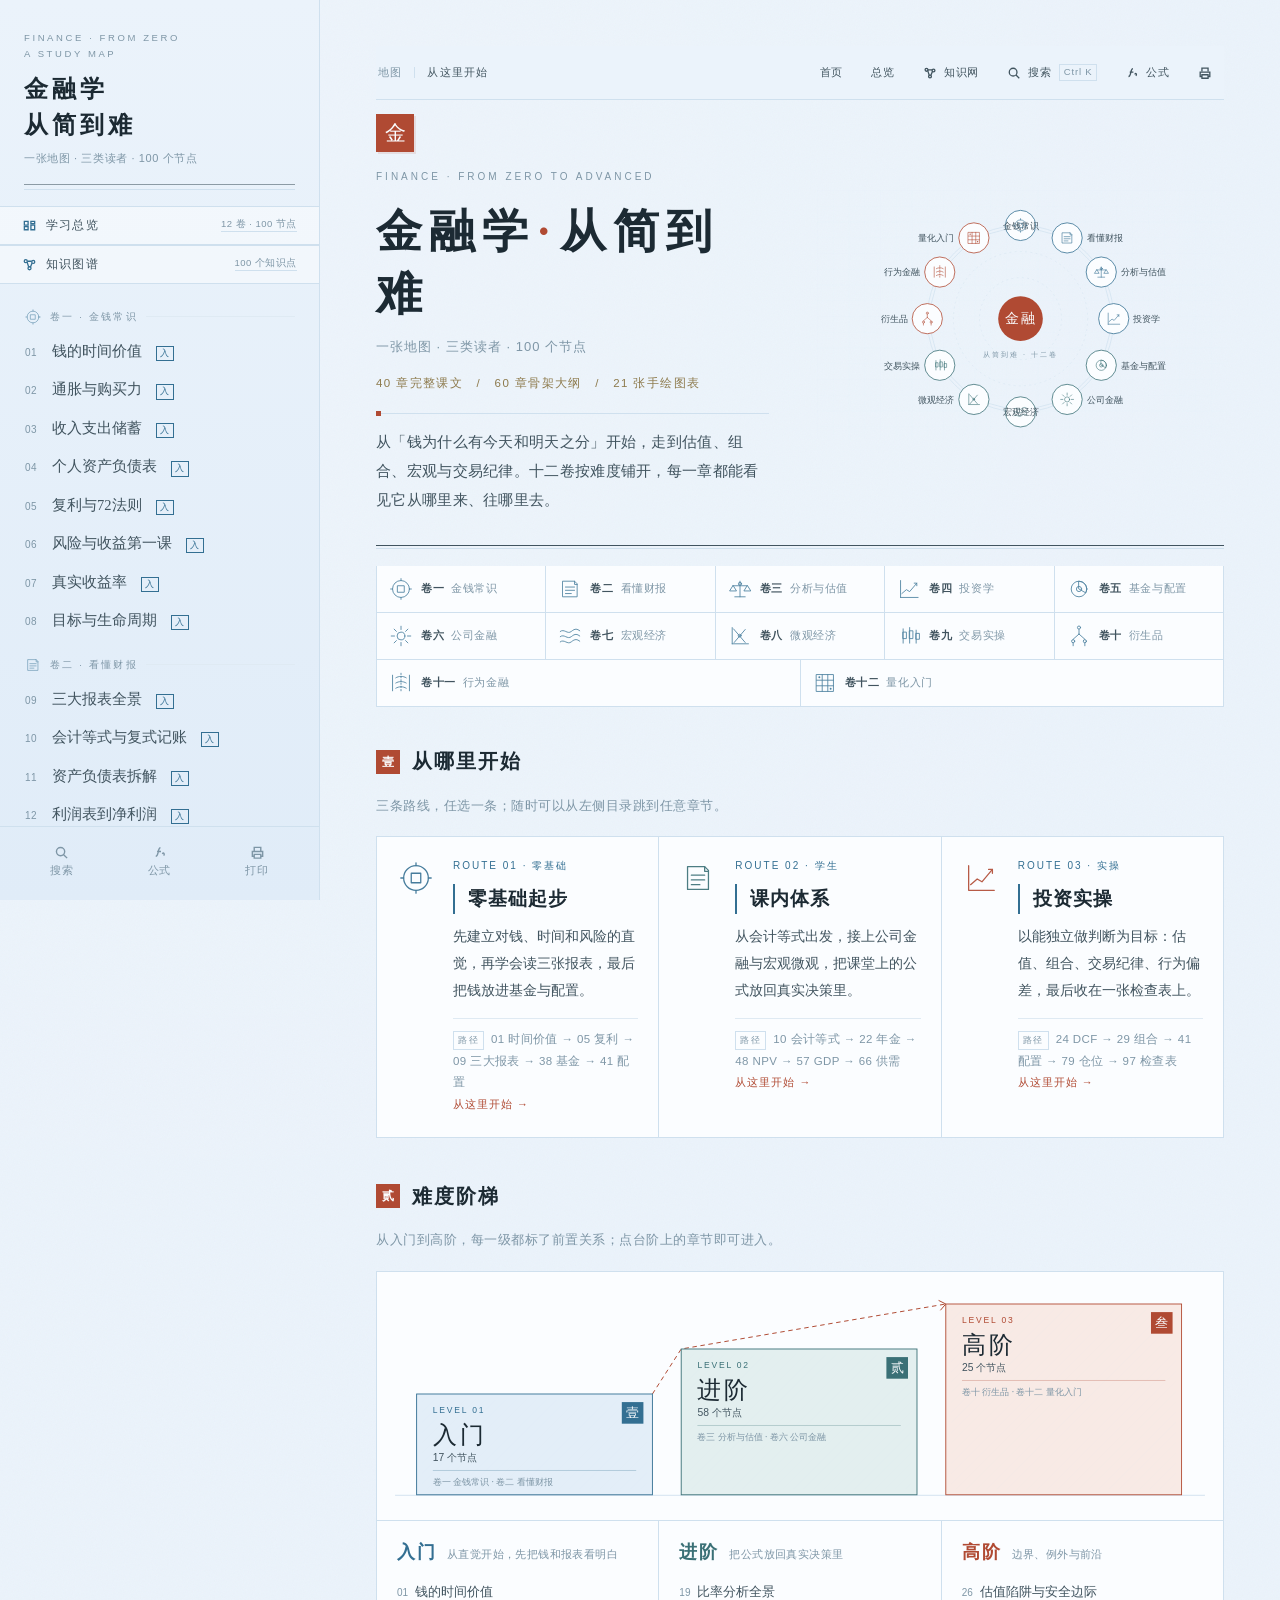
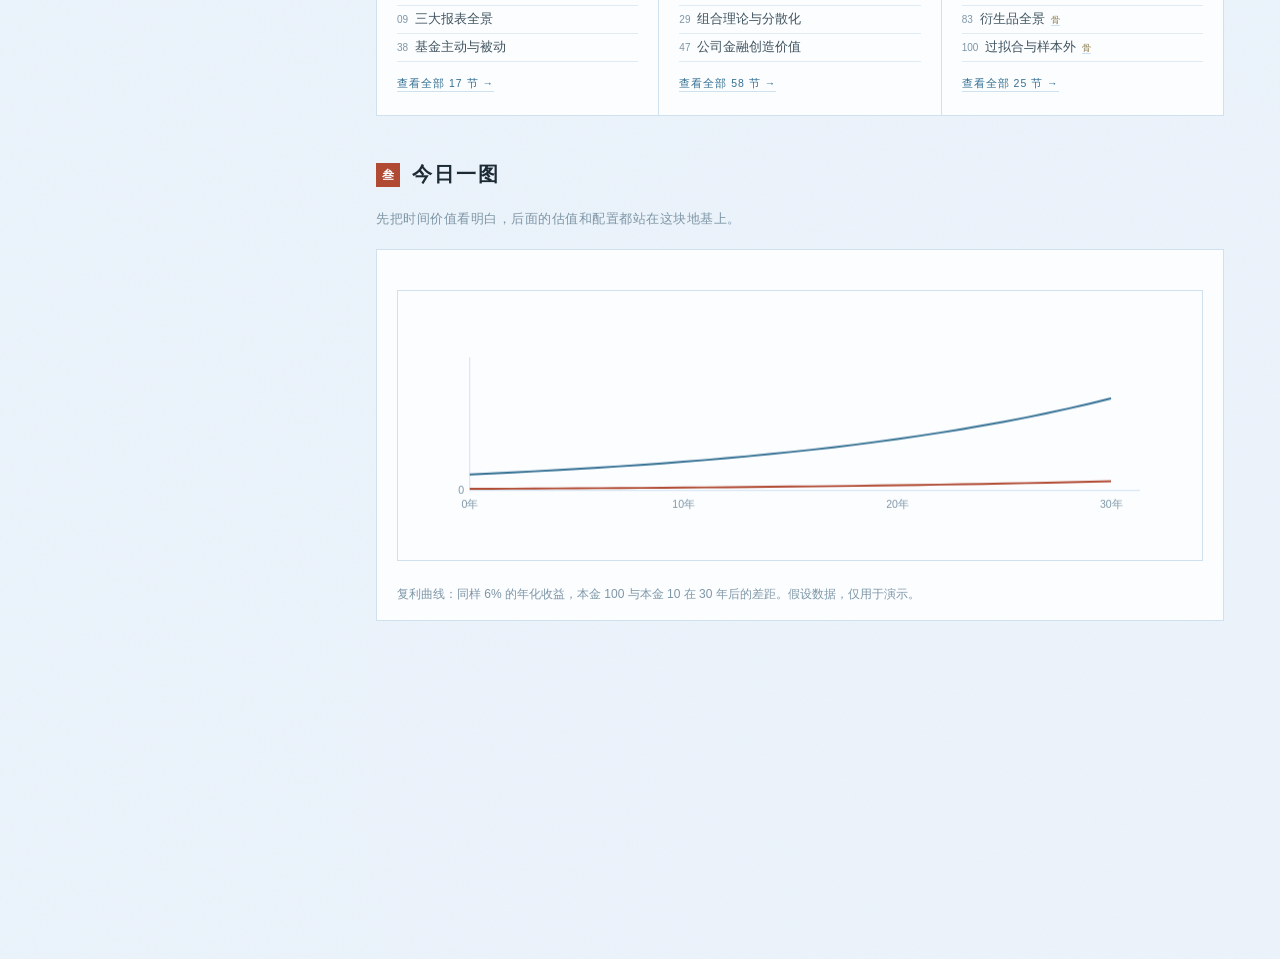
==== offline-master.html @ 2760b492 "feat: 金融学·从简到难 学习站（12卷/100节点/40章课文/21图表）" ====
<!DOCTYPE html>
<html lang="zh-CN">
<head>
<meta charset="UTF-8">
<meta name="viewport" content="width=device-width, initial-scale=1.0">
<meta name="description" content="金融学·从简到难：一张地图，三类读者，100 个节点。零基础、经管学生、投资实操者都能找到自己的路径。">
<title>金融学·从简到难｜学习地图</title>
<link rel="icon" href="data:image/svg+xml,%3Csvg xmlns='http://www.w3.org/2000/svg' viewBox='0 0 64 64'%3E%3Crect width='64' height='64' fill='%23b04a33'/%3E%3Ctext x='32' y='46' font-size='40' text-anchor='middle' fill='%23fbfdff' font-family='serif'%3E%E9%87%91%3C/text%3E%3C/svg%3E">
<style>

/* ============================================================
   淡蓝纸本 · 墨蓝 · 朱印
   ============================================================ */
:root{
  --paper:#ebf3fb;
  --paper-2:#e3eef9;
  --sheet:#fbfdff;
  --ink:#1c2a33;
  --ink2:#41545f;
  --muted:#7e96a6;

  --rule:#cfe0ee;
  --rule-2:#dfeaf3;

  /* 会计：墨蓝 */
  --green:#336f92;
  --green-l:#5a97b8;
  --green-bg:#e3eef8;

  /* 财管：墨绿 */
  --purple:#3a7076;
  --purple-bg:#e3efef;

  /* 朱印 */
  --red:#b04a33;
  --red-bg:#f8eae5;

  --gold:#8d7a4c;
  --gold-bg:#f5f0e4;

  --blue:#336f92;
  --blue-bg:#e3eef8;

  --serif:"Source Han Serif SC","Noto Serif SC","Songti SC","STSong","SimSun",Georgia,serif;
  --sans:"Optima","PingFang SC","Microsoft YaHei","Helvetica Neue",Arial,sans-serif;
  --mono:"Cascadia Mono","Consolas","SFMono-Regular",monospace;
}
*{box-sizing:border-box;margin:0;padding:0;}
html{scroll-behavior:smooth;-webkit-text-size-adjust:100%;}
body{
  font-family:var(--serif);
  background:var(--paper);
  background-image:radial-gradient(circle at 18% 8%,rgba(255,255,255,.12),transparent 46%),
                   radial-gradient(circle at 82% 92%,rgba(255,255,255,.05),transparent 50%);
  color:var(--ink);
  line-height:1.95;
  font-size:16px;
  -webkit-font-smoothing:antialiased;
  text-rendering:optimizeLegibility;
}
::selection{background:rgba(176,74,51,.15);}
a{color:inherit;text-decoration:none;}
button{font-family:inherit;color:inherit;background:none;border:none;cursor:pointer;}
img,canvas{max-width:100%;}
:focus-visible{outline:2px solid var(--red);outline-offset:3px;}

/* ---------- 布局 ---------- */
.layout{display:flex;max-width:1560px;margin:0 auto;min-height:100vh;}
.layout > .sidebar{width:300px;flex:0 0 300px;}
.layout > .main{flex:1 1 auto;min-width:0;}
@supports (display:grid){.layout{display:grid;grid-template-columns:300px minmax(0,1fr);}}

/* ---------- 侧栏 ---------- */
.sidebar{
  position:sticky;top:0;height:100vh;
  background:linear-gradient(180deg,var(--paper) 0%,#e0ecf8 100%);
  border-right:1px solid var(--rule);
  display:flex;flex-direction:column;
  z-index:60;
}
.sb-head{padding:30px 24px 16px;}
.sb-head .school{
  font-family:var(--sans);font-size:9.5px;letter-spacing:2.6px;color:var(--muted);
  text-transform:uppercase;line-height:1.7;
}
.sb-head h1{
  font-size:22px;font-weight:600;letter-spacing:4px;line-height:1.5;margin-top:9px;
}
.sb-head .teacher{
  font-family:var(--sans);font-size:11px;color:var(--muted);margin-top:5px;letter-spacing:.6px;
}
.sb-head .rule{height:1px;background:var(--ink2);opacity:.55;margin:15px 0 4px;}
.sb-head .rule.thin{height:1px;background:var(--rule);opacity:1;margin:3px 0 0;}

.sb-nav{flex:1;overflow-y:auto;padding:8px 0 18px;scrollbar-width:thin;scrollbar-color:var(--rule) transparent;}
.sb-nav::-webkit-scrollbar{width:5px;}
.sb-nav::-webkit-scrollbar-thumb{background:var(--rule);}
.nav-group{
  font-family:var(--sans);font-size:9.5px;letter-spacing:2.2px;color:var(--muted);
  padding:16px 24px 6px;display:flex;align-items:center;gap:8px;text-transform:uppercase;
}
.nav-group::after{content:'';flex:1;height:1px;background:var(--rule-2);}
.nav-item{
  display:flex;align-items:baseline;gap:10px;
  padding:7px 24px 7px 23px;font-size:13.5px;line-height:1.55;
  color:var(--ink2);border-left:2px solid transparent;cursor:pointer;
  transition:color .15s,background .15s,border-color .15s;
}
.nav-item:hover{background:rgba(251,253,255,.78);color:var(--ink);}
.nav-item .n{
  font-family:var(--sans);font-size:10px;color:var(--muted);letter-spacing:.5px;
  font-variant-numeric:tabular-nums;min-width:17px;flex-shrink:0;
}
.nav-item.active{background:rgba(251,253,255,.96);border-left-color:var(--red);color:var(--ink);font-weight:600;}
.nav-item.active .n{color:var(--red);}

.sb-foot{border-top:1px solid var(--rule);padding:10px 14px 14px;display:grid;grid-template-columns:repeat(3,1fr);gap:2px;}
.sb-foot button{
  font-family:var(--sans);font-size:10.5px;letter-spacing:.8px;color:var(--muted);
  padding:8px 2px;display:flex;flex-direction:column;align-items:center;gap:4px;
  transition:color .15s;
}
.sb-foot button:hover{color:var(--ink);}
.sb-foot svg{width:15px;height:15px;stroke:currentColor;fill:none;stroke-width:1.5;}

/* ---------- 顶栏 ---------- */
.topbar{
  position:sticky;top:0;z-index:40;
  display:flex;align-items:center;justify-content:space-between;gap:16px;
  padding:0 0 0 2px;height:54px;
  background:rgba(235,243,251,.9);
  backdrop-filter:saturate(1.4) blur(8px);
  -webkit-backdrop-filter:saturate(1.4) blur(8px);
  border-bottom:1px solid var(--rule);
}
.crumb{display:flex;align-items:center;gap:12px;font-family:var(--sans);font-size:11px;color:var(--muted);letter-spacing:1.2px;min-width:0;}
.crumb b{color:var(--ink2);font-weight:500;letter-spacing:.6px;white-space:nowrap;}
.crumb .div{width:1px;height:11px;background:var(--rule);}
.crumb .now{white-space:nowrap;overflow:hidden;text-overflow:ellipsis;color:var(--ink2);}
.tools{display:flex;align-items:center;gap:4px;flex-shrink:0;}
.tbtn{
  display:flex;align-items:center;gap:7px;padding:7px 11px;
  font-family:var(--sans);font-size:11px;letter-spacing:.8px;color:var(--ink2);
  border:1px solid transparent;transition:all .15s;
}
.tbtn:hover{border-color:var(--rule);background:var(--sheet);}
.tbtn svg{width:14px;height:14px;stroke:currentColor;fill:none;stroke-width:1.5;}
.tbtn kbd{font-family:var(--sans);font-size:9.5px;color:var(--muted);border:1px solid var(--rule);padding:0 4px;line-height:1.5;}
#menuBtn{display:none;}

/* 阅读进度 */
.readbar{position:fixed;top:0;left:0;height:2px;width:0;background:var(--red);z-index:100;transition:width .1s linear;}

/* ---------- 正文 ---------- */
.main{max-width:940px;margin:0 auto;padding:42px 58px 130px;width:100%;}
.chapter{display:none;}
.chapter.active{display:block;animation:fadeUp .45s cubic-bezier(.4,0,.2,1);}
@keyframes fadeUp{from{opacity:0;transform:translateY(8px);}to{opacity:1;transform:none;}}
@media(prefers-reduced-motion:reduce){
  html{scroll-behavior:auto;}
  .chapter.active{animation:none;}
  *{transition:none!important;}
}

/* 章首 */
.chead{display:flex;gap:20px;align-items:flex-start;padding-bottom:24px;margin-bottom:34px;border-bottom:1px solid var(--ink2);position:relative;}
.chead::after{content:'';position:absolute;left:0;right:0;bottom:-4px;height:1px;background:var(--rule);}
.chnum{
  font-size:52px;line-height:.92;font-weight:300;letter-spacing:-1px;
  color:rgba(51,111,146,.18);font-variant-numeric:lining-nums tabular-nums;
  flex-shrink:0;min-width:62px;padding-top:2px;
}
.chead.fin .chnum{color:rgba(58,112,118,.20);}
.chead-body{min-width:0;}
.kicker{
  font-family:var(--sans);font-size:10px;letter-spacing:2.6px;color:var(--green);
  text-transform:uppercase;margin-bottom:8px;
}
.chead.fin .kicker{color:var(--purple);}
.chead h2{font-size:29px;font-weight:600;letter-spacing:1.2px;line-height:1.45;}
.chead .desc{color:var(--muted);font-size:13.5px;margin-top:8px;line-height:1.8;letter-spacing:.3px;}

/* 标题层级 */
h3{
  font-size:19px;font-weight:600;margin:42px 0 14px;padding-left:13px;
  border-left:2px solid var(--green);letter-spacing:.8px;line-height:1.6;
}
h3.fin{border-left-color:var(--purple);}
h4{
  font-size:15.5px;font-weight:600;margin:26px 0 10px;color:var(--green-l);
  letter-spacing:.8px;line-height:1.6;
}
h4.fin{color:var(--purple);}
p{margin:12px 0;text-wrap:pretty;}
ul,ol{margin:12px 0 12px 24px;}
li{margin:6px 0;padding-left:2px;}
li::marker{color:var(--muted);}
strong{font-weight:600;color:var(--ink);}
em{font-style:normal;border-bottom:1px solid var(--rule);}
code{font-family:var(--mono);font-size:.88em;background:var(--paper-2);padding:1px 5px;}
hr{border:none;border-top:1px solid var(--rule);margin:28px 0;}

/* 卡片 */
.card{background:var(--sheet);border:1px solid var(--rule);padding:20px 24px;margin:20px 0;}
.card.soft{background:rgba(251,253,255,.55);border-color:var(--rule-2);}
.card.key{border-left:2px solid var(--green);}
.card.fin{border-left:2px solid var(--purple);}
.card.warn{border-left:2px solid var(--gold);background:var(--gold-bg);border-color:#e3d9c2;}
.card.danger{border-left:2px solid var(--red);background:var(--red-bg);border-color:#f0d8d0;}
.card-t{
  font-family:var(--sans);font-size:11px;font-weight:600;letter-spacing:1.8px;
  color:var(--green);margin-bottom:8px;text-transform:uppercase;
}
.card.warn .card-t{color:var(--gold);}
.card.danger .card-t{color:var(--red);}
.card.fin .card-t{color:var(--purple);}
.card p:last-child,.card ul:last-child,.card ol:last-child,.card table:last-child{margin-bottom:0;}

/* 定义 */
.defn{border-top:1px solid var(--rule);border-bottom:1px solid var(--rule);padding:16px 0 15px;margin:18px 0;position:relative;}
.defn::before{
  content:'定 义';font-family:var(--sans);font-size:9.5px;letter-spacing:2.4px;
  color:var(--red);display:block;margin-bottom:6px;
}
.defn p{margin:4px 0;color:var(--ink);line-height:1.95;}

/* 表格 —— 账簿横线 */
table{width:100%;border-collapse:collapse;margin:20px 0;font-size:14px;background:transparent;}
th,td{padding:9px 12px;text-align:left;vertical-align:top;line-height:1.75;border-bottom:1px solid var(--rule-2);}
thead th{
  border-top:1px solid var(--ink2);border-bottom:1px solid var(--ink2);
  background:transparent;font-weight:600;letter-spacing:.6px;font-size:13px;
}
tbody tr:last-child td{border-bottom:1px solid var(--ink2);}
td.num,th.num{text-align:right;font-variant-numeric:tabular-nums;}
tr:hover td{background:rgba(251,253,255,.78);}
table.compact td,table.compact th{padding:6px 10px;font-size:13px;}
/* 窄屏表格容器：允许横向滚动，避免撑破版心 */
.tbl-scroll{overflow-x:auto;overflow-y:hidden;-webkit-overflow-scrolling:touch;margin:18px 0;}
.tbl-scroll table{margin:0;}
@media(max-width:700px){ .tbl-scroll table{min-width:520px;} }

/* 公式 */
.formula{
  border-top:1px solid var(--rule);border-bottom:1px solid var(--rule);
  padding:16px 20px;margin:18px 0;text-align:center;
  font-family:"Cambria Math","Times New Roman",Georgia,serif;font-size:17px;letter-spacing:.3px;
  background:transparent;
}
.formula .v{color:var(--green);font-style:italic;font-weight:600;}
.formula.fin .v{color:var(--purple);}
.formula-note{text-align:center;font-family:var(--sans);font-size:11.5px;color:var(--muted);margin-top:-10px;margin-bottom:18px;letter-spacing:.5px;}

/* 分录 */
.entry{background:#f4f9fd;border:1px solid var(--rule);margin:16px 0;overflow:hidden;font-family:var(--mono);}
.entry-h{
  padding:6px 15px;font-family:var(--sans);font-size:10.5px;color:var(--ink2);
  letter-spacing:1.2px;border-bottom:1px solid var(--rule);background:rgba(224,235,244,.6);
}
.entry-b{padding:13px 18px;font-size:13.5px;line-height:2.15;}
.entry-b .dr{color:var(--red);font-weight:600;}
.entry-b .cr{color:var(--green);font-weight:600;padding-left:30px;}
.entry-b .amt{float:right;font-variant-numeric:tabular-nums;}
.entry-b .line{display:flex;justify-content:space-between;gap:16px;}

/* T 型账户 */
.tacct-wrap{display:grid;grid-template-columns:1fr 1fr;gap:18px;margin:22px 0;}
.tacct-single{border:1px solid var(--rule);background:var(--sheet);}
.tacct-title{
  text-align:center;padding:7px;font-size:12.5px;font-weight:600;letter-spacing:1px;
  border-bottom:1px solid var(--ink2);
}
.tacct-body{display:flex;}
.tacct-body .col{flex:1;padding:10px 13px;min-height:58px;}
.tacct-body .col:first-child{border-right:1px solid var(--rule);}
.tacct-body .col-h{
  font-family:var(--sans);font-size:10px;color:var(--muted);padding-bottom:5px;
  border-bottom:1px dashed var(--rule);margin-bottom:6px;text-align:center;letter-spacing:1px;
}
.tacct-body .row{display:flex;justify-content:space-between;font-size:12.5px;padding:2px 0;gap:8px;}
.tacct-body .row .n{font-variant-numeric:tabular-nums;flex-shrink:0;}

/* 步骤 */
.steps{counter-reset:s;margin:22px 0;border-left:1px solid var(--rule);padding-left:0;}
.step{position:relative;padding:0 0 0 38px;margin:18px 0;}
.step::before{
  content:counter(s);counter-increment:s;
  position:absolute;left:-1px;top:1px;width:26px;height:26px;
  background:var(--paper);text-align:center;line-height:26px;
  font-family:var(--serif);font-size:13px;color:var(--green);font-weight:600;
  border:1px solid var(--rule);
}
.step-t{font-weight:600;margin-bottom:3px;letter-spacing:.3px;}

/* 计算器 */
.calc{background:var(--sheet);border:1px solid var(--rule);padding:22px 24px;margin:24px 0;}
.calc-h{
  font-family:var(--sans);font-size:11px;font-weight:600;color:var(--green);
  margin-bottom:16px;letter-spacing:1.6px;display:flex;align-items:center;gap:9px;text-transform:uppercase;
}
.calc-h::before{content:'';width:6px;height:6px;background:var(--red);display:inline-block;}
.calc.fin .calc-h{color:var(--purple);}
.calc-grid{display:grid;grid-template-columns:repeat(auto-fit,minmax(136px,1fr));gap:14px;margin-bottom:16px;}
.fld label{display:block;font-family:var(--sans);font-size:10.5px;color:var(--muted);margin-bottom:5px;letter-spacing:.6px;}
.fld input,.fld select{
  width:100%;padding:8px 10px;border:1px solid var(--rule);background:var(--paper);
  font-family:var(--sans);font-size:13px;color:var(--ink);border-radius:0;
}
.fld input:focus,.fld select:focus{outline:none;border-color:var(--green);background:var(--sheet);}
.btn{
  background:var(--green);color:var(--sheet);border:none;padding:9px 26px;
  font-family:var(--sans);font-size:12px;cursor:pointer;letter-spacing:1.6px;transition:background .15s;
}
.btn:hover{background:var(--ink);}
.btn.fin{background:var(--purple);}
.btn.ghost{background:transparent;color:var(--ink2);border:1px solid var(--rule);}
.btn.ghost:hover{border-color:var(--ink2);background:transparent;color:var(--ink);}
.cout{margin-top:18px;padding:16px 18px;background:rgba(224,235,244,.55);border-top:1px solid var(--rule);font-size:14px;line-height:2.05;display:none;}
.cout.show{display:block;}
.cout .big{font-size:22px;font-weight:600;color:var(--green);font-variant-numeric:tabular-nums;letter-spacing:.5px;}
.cout.fin .big{color:var(--purple);}
.cout .row{display:flex;justify-content:space-between;gap:20px;border-bottom:1px dotted var(--rule);padding:3px 0;}
.cout .row:last-of-type{border-bottom:none;}

/* 小测 */
.quiz{background:var(--sheet);border:1px solid var(--rule);border-top:2px solid var(--gold);padding:20px 24px;margin:30px 0;}
.quiz-h{font-family:var(--sans);font-size:9.5px;font-weight:600;color:var(--gold);letter-spacing:3px;margin-bottom:12px;}
.quiz-q{font-size:15px;margin-bottom:14px;font-weight:600;line-height:1.8;}
.opt{
  display:block;padding:9px 14px;border:1px solid var(--rule);margin:6px 0;cursor:pointer;
  transition:all .14s;font-size:14px;background:var(--paper);line-height:1.7;
}
.opt:hover{border-color:var(--green);background:var(--green-bg);}
.opt.ok{border-color:var(--green);background:var(--green-bg);color:var(--green);font-weight:600;}
.opt.no{border-color:var(--red);background:var(--red-bg);color:var(--red);}
.qfb{margin-top:14px;font-size:13.5px;padding:12px 15px;display:none;line-height:1.9;border-left:2px solid var(--rule);}
.qfb.show{display:block;}
.qfb.ok{background:var(--green-bg);border-left-color:var(--green);}
.qfb.no{background:var(--red-bg);border-left-color:var(--red);}
.quiz-foot{margin-top:12px;display:flex;justify-content:flex-end;}
.quiz-foot button{font-family:var(--sans);font-size:10.5px;color:var(--muted);letter-spacing:1px;border-bottom:1px solid var(--rule);padding:2px 0;}
.quiz-foot button:hover{color:var(--ink);border-color:var(--ink2);}

/* 图表 */.chart-box{background:var(--sheet);border:1px solid var(--rule);padding:22px 18px 16px;margin:22px 0;}
/* 画布独立滚动层：宽图在窄屏横向滑动，图注不跟着跑 */
.cv-scroll{overflow-x:auto;overflow-y:hidden;-webkit-overflow-scrolling:touch;}
.cv-scroll canvas{display:block;}
.chart-box .cap{
  font-family:var(--sans);font-size:11px;color:var(--muted);text-align:center;
  margin-top:12px;letter-spacing:.6px;line-height:1.7;
}
canvas{display:block;margin:0 auto;max-width:100%;}

/* 说明性插图（SVG / 图片） */
.fig{background:var(--sheet);border:1px solid var(--rule);padding:22px 20px 16px;margin:24px 0;}
.fig .cap{
  font-family:var(--sans);font-size:11.5px;color:var(--muted);text-align:center;
  margin-top:14px;letter-spacing:.8px;line-height:1.8;
}
.fig svg{display:block;margin:0 auto;max-width:100%;height:auto;}
.fig-scroll{overflow-x:auto;overflow-y:hidden;-webkit-overflow-scrolling:touch;}
@media(max-width:700px){
  .fig-scroll svg{min-width:660px;}
  .fig:has(.fig-scroll)::before{
    content:'← 左右滑动查看完整图表';display:block;text-align:right;
    font-family:var(--sans);font-size:10.5px;color:var(--muted);
    letter-spacing:.6px;margin-bottom:8px;
  }
}
.fig img{display:block;margin:0 auto;max-width:100%;height:auto;border:1px solid var(--rule-2);}
.fig .cap b{color:var(--ink2);font-weight:600;}
input[type=search]::-webkit-search-cancel-button,input[type=search]::-webkit-search-decoration{-webkit-appearance:none;appearance:none;display:none;}

/* 章末导航 */
.cfoot{
  display:grid;grid-template-columns:1fr 1fr;gap:14px;margin-top:64px;padding-top:22px;
  border-top:1px solid var(--rule);
}
.cfoot button{
  background:transparent;border:1px solid var(--rule);padding:12px 16px;
  font-size:13px;cursor:pointer;color:var(--ink2);transition:all .15s;text-align:left;
  display:flex;flex-direction:column;gap:3px;
}
.cfoot button span{font-family:var(--sans);font-size:9.5px;letter-spacing:2px;color:var(--muted);}
.cfoot button:hover{border-color:var(--ink2);color:var(--ink);background:var(--sheet);}
.cfoot button:disabled{opacity:.32;cursor:not-allowed;background:transparent;}
.cfoot button.next{text-align:right;align-items:flex-end;}

/* 标签 */
.tag{
  display:inline-block;font-family:var(--sans);font-size:10px;padding:1px 7px;margin-right:5px;
  background:transparent;color:var(--green);border:1px solid var(--green);letter-spacing:.8px;vertical-align:1px;
}
.tag.fin{color:var(--purple);border-color:var(--purple);}
.tag.gold{color:var(--gold);border-color:var(--gold);}
.tag.seal{color:var(--red);border-color:var(--red);}

.src{font-family:var(--sans);font-size:10.5px;color:var(--muted);text-align:right;margin-top:-8px;margin-bottom:16px;letter-spacing:.6px;}

.two{display:grid;grid-template-columns:1fr 1fr;gap:18px;margin:20px 0;}
@media(max-width:760px){.two{grid-template-columns:1fr;}}

/* ---------- 搜索 ---------- */
.overlay{
  position:fixed;top:0;right:0;bottom:0;left:0;width:100%;height:100%;z-index:200;background:rgba(28,42,51,.30);
  backdrop-filter:blur(3px);display:none;padding:12vh 20px 20px;
}
.overlay.show{display:block;}
.search-panel{
  max-width:660px;margin:0 auto;background:var(--sheet);border:1px solid var(--ink2);
  box-shadow:0 24px 60px rgba(28,42,51,.20);animation:pop .18s ease-out;
}
@keyframes pop{from{opacity:0;transform:translateY(-6px) scale(.99);}to{opacity:1;transform:none;}}
.search-top{display:flex;align-items:center;gap:12px;padding:14px 18px;border-bottom:1px solid var(--rule);}
.search-top svg{width:17px;height:17px;stroke:var(--muted);fill:none;stroke-width:1.6;flex-shrink:0;}
#searchInput{
  flex:1;border:none;background:transparent;font-family:var(--serif);font-size:16px;color:var(--ink);
  outline:none;padding:2px 0;
}
#searchInput::placeholder{color:var(--muted);}
.search-hint{font-family:var(--sans);font-size:9.5px;color:var(--muted);border:1px solid var(--rule);padding:1px 5px;letter-spacing:.5px;}
.search-res{max-height:56vh;overflow-y:auto;padding:6px 0;}
.sres{padding:11px 18px;cursor:pointer;border-left:2px solid transparent;display:block;}
.sres:hover,.sres.sel{background:var(--paper);border-left-color:var(--red);}
.sres .st{font-size:13.5px;font-weight:600;letter-spacing:.3px;}
.sres .sm{font-family:var(--sans);font-size:9.5px;color:var(--muted);letter-spacing:1.2px;margin-top:2px;}
.sres .sx{font-size:12.5px;color:var(--ink2);margin-top:3px;line-height:1.7;display:-webkit-box;-webkit-line-clamp:2;-webkit-box-orient:vertical;overflow:hidden;}
.sres mark{background:rgba(176,74,51,.15);color:var(--red);padding:0 1px;}
.search-empty{padding:28px 18px;text-align:center;color:var(--muted);font-size:13px;}
.search-foot{font-family:var(--sans);font-size:9.5px;color:var(--muted);padding:8px 18px;border-top:1px solid var(--rule);display:flex;gap:14px;letter-spacing:.8px;}

/* ---------- 公式抽屉 ---------- */
.drawer{
  position:fixed;top:0;right:0;bottom:0;width:440px;max-width:92vw;z-index:220;
  background:var(--sheet);border-left:1px solid var(--ink2);
  transform:translateX(101%);transition:transform .28s cubic-bezier(.4,0,.2,1);
  display:flex;flex-direction:column;
}
.drawer.show{transform:none;box-shadow:-24px 0 50px rgba(28,42,51,.14);}
.drawer-h{display:flex;align-items:center;justify-content:space-between;padding:18px 20px 14px;border-bottom:1px solid var(--ink2);}
.drawer-h h3{border:none;padding:0;margin:0;font-size:16px;letter-spacing:2px;font-weight:600;}
.drawer-h button{font-family:var(--sans);font-size:11px;color:var(--muted);letter-spacing:1px;}
.drawer-h button:hover{color:var(--red);}
.drawer-search{padding:12px 20px;border-bottom:1px solid var(--rule);}
.drawer-search input{
  width:100%;border:1px solid var(--rule);background:var(--paper);padding:7px 10px;
  font-family:var(--sans);font-size:12.5px;color:var(--ink);outline:none;
}
.drawer-search input:focus{border-color:var(--green);background:var(--sheet);}
.drawer-body{flex:1;overflow-y:auto;padding:6px 20px 40px;}
.fx-group{margin-top:20px;}
.fx-group h4{font-size:12px;color:var(--muted);letter-spacing:2px;font-family:var(--sans);font-weight:500;margin:0 0 8px;border-bottom:1px solid var(--rule);padding-bottom:6px;}
.fx{padding:10px 0;border-bottom:1px dotted var(--rule);}
.fx .fn{font-size:13px;font-weight:600;letter-spacing:.4px;}
.fx .ff{font-family:"Cambria Math",Georgia,serif;font-size:13.5px;color:var(--green);margin-top:3px;line-height:1.7;}
.fx .fd{font-size:11.5px;color:var(--muted);margin-top:3px;line-height:1.65;}

/* ---------- 题库 ---------- */
.bank-bar{
  display:flex;flex-wrap:wrap;align-items:center;justify-content:space-between;gap:14px;
  padding:14px 0;border-top:1px solid var(--ink2);border-bottom:1px solid var(--rule);margin:24px 0 8px;
  position:sticky;top:54px;background:var(--paper);z-index:20;
}
.chips{display:flex;flex-wrap:wrap;gap:6px;}
.chip{
  font-family:var(--sans);font-size:11px;letter-spacing:1px;padding:5px 12px;
  border:1px solid var(--rule);color:var(--ink2);background:transparent;transition:all .14s;
}
.chip:hover{border-color:var(--ink2);}
.chip.active{background:var(--ink);color:var(--paper);border-color:var(--ink);}
.chip b{font-weight:500;font-variant-numeric:tabular-nums;}
.bank-stat{font-family:var(--sans);font-size:11px;color:var(--muted);letter-spacing:.8px;font-variant-numeric:tabular-nums;}
.bank-stat b{color:var(--ink2);font-weight:600;}

.qcard{background:var(--sheet);border:1px solid var(--rule);padding:18px 22px;margin:14px 0;}
.qmeta{display:flex;gap:8px;align-items:center;font-family:var(--sans);font-size:9.5px;color:var(--muted);letter-spacing:1.4px;margin-bottom:8px;}
.qmeta .tag{margin-right:0;}
.qstem{font-size:14.5px;line-height:1.85;margin-bottom:12px;}
.qopts{display:grid;gap:6px;}
.qopt{
  text-align:left;padding:8px 12px;border:1px solid var(--rule);background:var(--paper);
  font-family:var(--serif);font-size:13.5px;line-height:1.75;transition:all .13s;display:flex;gap:9px;
}
.qopt:hover{border-color:var(--green);background:var(--green-bg);}
.qopt .oi{font-family:var(--sans);font-size:11px;color:var(--muted);flex-shrink:0;width:14px;}
.qopt.sel{border-color:var(--ink2);background:var(--paper-2);}
.qopt.ok{border-color:var(--green);background:var(--green-bg);}
.qopt.ok .oi{color:var(--green);}
.qopt.no{border-color:var(--red);background:var(--red-bg);}
.qopt:disabled{cursor:default;}
.qact{margin-top:12px;display:flex;gap:10px;align-items:center;}
.qact .btn{padding:6px 18px;font-size:11px;letter-spacing:1.2px;}
.qact .note{font-family:var(--sans);font-size:10.5px;color:var(--muted);letter-spacing:.6px;}
.qexp{margin-top:12px;padding:11px 14px;background:rgba(224,235,244,.55);border-left:2px solid var(--green);font-size:13px;line-height:1.85;display:none;}
.qexp.show{display:block;}
.qexp.bad{border-left-color:var(--red);background:var(--red-bg);}
.qexp b{font-family:var(--sans);font-size:10.5px;letter-spacing:1.4px;}
.bank-empty{padding:40px 0;text-align:center;color:var(--muted);font-size:13px;}
.bank-foot{display:flex;justify-content:space-between;align-items:center;margin-top:26px;padding-top:16px;border-top:1px solid var(--rule);font-family:var(--sans);font-size:11px;color:var(--muted);letter-spacing:.6px;}

/* ---------- 真题 ---------- */
.paper-head{border:1px solid var(--rule);background:var(--sheet);padding:22px 26px;margin:22px 0;}
.paper-head .ph-t{font-size:17px;font-weight:600;letter-spacing:1px;}
.paper-head .ph-m{font-family:var(--sans);font-size:11px;color:var(--muted);letter-spacing:1px;margin-top:6px;line-height:1.9;}
.paper-head table{margin:14px 0 0;font-size:12.5px;}
.paper-head table th,.paper-head table td{padding:5px 8px;text-align:center;}
.qnum{
  display:inline-flex;align-items:center;justify-content:center;width:22px;height:22px;
  border:1px solid var(--rule);font-family:var(--sans);font-size:11px;color:var(--ink2);
  margin-right:8px;flex-shrink:0;vertical-align:1px;
}
.ans-badge{
  display:inline-block;font-family:var(--sans);font-size:10.5px;letter-spacing:.8px;
  color:var(--red);border:1px solid var(--red);padding:0 7px;margin-left:6px;vertical-align:1px;
}
details{border-bottom:1px dotted var(--rule);padding:6px 0;}
details summary{
  cursor:pointer;list-style:none;font-family:var(--sans);font-size:11px;color:var(--ink2);
  letter-spacing:1.2px;padding:4px 0;
}
details summary::-webkit-details-marker{display:none;}
details summary::before{content:'＋ ';color:var(--red);}
details[open] summary::before{content:'－ ';}
details[open]{padding-bottom:10px;}
details .dbody{font-size:13.5px;line-height:1.9;padding:4px 0 2px;}
.dbody p{margin:6px 0;}
.dbody ol,.dbody ul{margin:8px 0 8px 22px;}

.sol{margin:10px 0 0;padding:0;}
.sol-step{display:grid;grid-template-columns:96px 1fr;gap:14px;padding:9px 0;border-bottom:1px dotted var(--rule);font-size:13.5px;line-height:1.85;}
.sol-step:last-child{border-bottom:none;}
.sol-step .sl{font-family:var(--sans);font-size:10.5px;color:var(--muted);letter-spacing:1px;padding-top:3px;}
.sol-step .sv{font-variant-numeric:tabular-nums;}
.sol-ans{margin-top:12px;padding:10px 14px;background:var(--green-bg);border-left:2px solid var(--green);font-size:14px;}
.sol-ans b{font-family:var(--sans);font-size:10.5px;letter-spacing:1.6px;color:var(--green);display:block;margin-bottom:3px;}
.master{
  display:inline-flex;align-items:center;gap:7px;font-family:var(--sans);font-size:10.5px;
  color:var(--muted);letter-spacing:.8px;cursor:pointer;margin-top:10px;user-select:none;
}
.master input{appearance:none;width:12px;height:12px;border:1px solid var(--rule);background:var(--sheet);cursor:pointer;position:relative;margin:0;}
.master input:checked{background:var(--green);border-color:var(--green);}
.master input:checked::after{content:'✓';position:absolute;left:1px;top:-4px;font-size:11px;color:var(--sheet);}
.master input:checked + span{color:var(--green);}

/* ---------- 速查 ---------- */
.fx-table{font-size:13px;}
.fx-table td:first-child{width:28%;font-weight:600;}
.fx-table td:nth-child(2){font-family:"Cambria Math",Georgia,serif;color:var(--green);font-size:13.5px;}
.entry-grid{display:grid;grid-template-columns:1fr;gap:0;}
.entry-row{display:grid;grid-template-columns:1.15fr 1.6fr;gap:16px;padding:9px 0;border-bottom:1px dotted var(--rule);font-size:13px;line-height:1.8;}
.entry-row .biz{font-weight:600;}
.entry-row .je{font-family:var(--mono);font-size:12.5px;color:var(--ink2);}
.entry-row .je i{font-style:normal;color:var(--red);}
.checklist{list-style:none;margin-left:0;}
.checklist li{display:flex;gap:10px;padding:7px 0;border-bottom:1px dotted var(--rule);font-size:13.5px;}
.checklist li::before{content:'';width:11px;height:11px;border:1px solid var(--ink2);flex-shrink:0;margin-top:7px;}

/* ---------- Toast ---------- */
#toast{
  position:fixed;left:50%;bottom:34px;transform:translate(-50%,14px);z-index:300;
  background:var(--ink);color:var(--paper);font-family:var(--sans);font-size:12px;letter-spacing:1px;
  padding:9px 20px;opacity:0;pointer-events:none;transition:all .25s;
}
#toast.show{opacity:1;transform:translate(-50%,0);}

/* ---------- 回到顶部 ---------- */
.totop{
  position:fixed;right:26px;bottom:26px;width:34px;height:34px;z-index:80;
  border:1px solid var(--rule);background:rgba(251,253,255,.94);color:var(--ink2);
  display:none;align-items:center;justify-content:center;
  font-family:var(--sans);font-size:13px;letter-spacing:0;transition:all .15s;
}
.totop.show{display:flex;}
.totop:hover{border-color:var(--ink2);color:var(--ink);}
@media(max-width:900px){.totop{right:14px;bottom:14px;width:32px;height:32px;}}

/* ---------- 版心与字号（放大正文，填满右侧） ---------- */
body{font-size:20px;line-height:1.88;}
.layout{max-width:1720px;grid-template-columns:320px minmax(0,1fr);}
.layout > .sidebar{width:320px;flex-basis:320px;}
.main{max-width:1260px;padding:46px 56px 140px;}
.sidebar .nav-item{font-size:14.5px;padding-top:8px;padding-bottom:8px;}
.sb-head h1{font-size:24px;}
.chnum{font-size:60px;min-width:70px;}
.chead h2{font-size:35px;}
.chead .desc{font-size:15.5px;}
.kicker{font-size:11px;}
h3{font-size:23px;margin:48px 0 17px;}
h4{font-size:18.5px;margin:30px 0 12px;}
p{margin:14px 0;}
table{font-size:16px;}
th,td{padding:11px 14px;}
thead th{font-size:14.5px;}
table.compact td,table.compact th{font-size:15px;padding:8px 12px;}
.card{padding:24px 28px;}
.card-t{font-size:12px;}
.formula{font-size:20.5px;padding:20px 24px;}
.formula-note{font-size:12.5px;}
.entry-b{font-size:16px;line-height:2.15;}
.entry-h{font-size:11.5px;}
.calc{padding:26px 28px;}
.calc-h{font-size:12px;}
.fld label{font-size:11.5px;}
.fld input,.fld select{font-size:15px;padding:10px 12px;}
.btn{font-size:14px;}
.cout{font-size:16.5px;}
.cout .big{font-size:26px;}
.quiz{padding:24px 28px;}
.quiz-q{font-size:17.5px;}
.opt{font-size:16.5px;padding:11px 16px;}
.qfb{font-size:15.5px;}
.chart-box .cap{font-size:12px;}
.cfoot button{font-size:15px;}
.cfoot button span{font-size:10.5px;}
.cfoot button em{font-size:15px;}
.tag{font-size:11px;}
.qstem{font-size:17px;}
.qopt{font-size:16px;padding:10px 14px;}
.qmeta{font-size:10.5px;}
.qexp{font-size:15.5px;}
.bank-stat{font-size:12px;}
.chip{font-size:12px;}
.paper-head .ph-t{font-size:19.5px;}
.paper-head .ph-m{font-size:12px;}
details summary{font-size:12px;}
.dbody{font-size:15.5px;}
.sol-step{font-size:16px;}
.sol-ans{font-size:16.5px;}
.fx-table{font-size:15px;}
.entry-row{font-size:15px;}
.entry-row .je{font-size:14px;}
.checklist li{font-size:15.5px;}
.drawer{width:500px;}
.fx .fn{font-size:14.5px;}
.fx .ff{font-size:15px;}
.fx .fd{font-size:12.5px;}
.search-panel{max-width:740px;}
#searchInput{font-size:18px;}
.sres .st{font-size:15.5px;}
.sres .sx{font-size:14.5px;}

/* ---------- 3D 图谱 ---------- */
#kg3d{position:absolute;top:0;right:0;bottom:0;left:0;width:100%;height:100%;display:none;touch-action:none;cursor:grab;}
.kg-overlay.mode3 #kg3d{display:block;}
.kg-overlay.mode3 #kgSvg{display:none;}
.kg-overlay.mode3 #kgZoom2d{display:none;}
#kgZoom3d{display:none;}
.kg-overlay.mode3 #kgZoom3d{display:flex;}
.kg-mode{
  font-family:var(--sans);font-size:11px;letter-spacing:1px;color:var(--ink2);
  border:1px solid var(--rule);padding:6px 12px;background:var(--sheet);white-space:nowrap;
}
.kg-mode:hover{border-color:var(--ink2);color:var(--ink);}
@media(max-width:900px){ .kg-mode{padding:4px 8px;font-size:10.5px;} }

/* ---------- 符号表与缩写提示 ---------- */
abbr[title]{border-bottom:1px dotted rgba(51,111,146,.5);text-decoration:none;cursor:help;}
abbr[title]:hover{color:var(--red);border-color:var(--red);}
.glossary th:nth-child(1){width:64px;}
.glossary th:nth-child(2){width:200px;}
.glossary th:nth-child(3){width:104px;}
.glossary td{font-size:13px;line-height:1.75;vertical-align:top;}
.glossary td:first-child{font-family:var(--sans);font-weight:600;letter-spacing:.6px;}
.glossary td:nth-child(2){font-family:var(--sans);font-size:11.5px;color:var(--muted);letter-spacing:.2px;}
.glossary tr.grp td{background:var(--paper);font-family:var(--sans);font-size:10.5px;letter-spacing:2px;color:var(--gold);padding-top:7px;padding-bottom:7px;}
.drawer-foot{border-top:1px solid var(--rule);padding:12px 18px;}
.drawer-foot button{font-family:var(--sans);font-size:11px;letter-spacing:.6px;color:var(--green);background:none;border:none;cursor:pointer;padding:0;}
.drawer-foot button:hover{color:var(--red);}
.kg-den{font-family:var(--sans);font-size:10.5px;letter-spacing:1.1px;color:var(--gold);margin-top:4px;}

/* ---------- 知识点网络入口卡 ---------- */
.kg-entry{
  border:1px solid var(--rule);background:var(--sheet);padding:18px 22px;margin:26px 0;
  cursor:pointer;transition:border-color .15s;
}
.kg-entry:hover{border-color:var(--green);}
.kg-entry-t{font-family:var(--sans);font-size:10.5px;letter-spacing:2px;color:var(--red);margin-bottom:6px;}
.kg-entry p{margin:0 0 10px;font-size:14.5px;color:var(--ink2);line-height:1.85;}
.kg-entry span{font-family:var(--sans);font-size:11.5px;letter-spacing:1px;color:var(--green);}
.kg-entry:hover span{color:var(--red);}

/* ---------- 侧栏知识图谱入口 ---------- */
.sb-kg{
  display:flex;align-items:center;gap:9px;width:100%;padding:11px 22px;
  border-top:1px solid var(--rule);border-bottom:1px solid var(--rule);
  background:rgba(251,253,255,.55);color:var(--ink2);
  font-family:var(--sans);font-size:11.5px;letter-spacing:1.2px;text-align:left;
  transition:background .15s,color .15s;
}
.sb-kg:hover{background:var(--sheet);color:var(--ink);}
.sb-kg svg{width:15px;height:15px;stroke:var(--green);fill:none;stroke-width:1.4;flex-shrink:0;}
.sb-kg em{margin-left:auto;font-style:normal;font-size:9.5px;letter-spacing:.5px;color:var(--muted);}
.sb-kg:hover em{color:var(--red);}

/* ---------- 知识点网络 ---------- */
.kg-overlay{
  position:fixed;top:0;right:0;bottom:0;left:0;width:100%;height:100%;z-index:240;background:var(--paper);
  display:none;flex-direction:column;
}
.kg-overlay.show{display:flex;}
.kg-head{
  height:62px;flex-shrink:0;display:flex;align-items:center;justify-content:space-between;
  gap:20px;padding:0 24px;border-bottom:1px solid var(--ink2);
}
.kg-title{font-size:18px;font-weight:600;letter-spacing:3px;}
.kg-sub{font-family:var(--sans);font-size:10.5px;color:var(--muted);letter-spacing:1px;margin-top:2px;}
.kg-head-right{display:flex;align-items:center;gap:14px;}
.kg-chips{display:none;gap:6px;flex-wrap:wrap;}
.kg-close{
  font-family:var(--sans);font-size:11px;letter-spacing:1px;color:var(--ink2);
  border:1px solid var(--rule);padding:6px 12px;background:var(--sheet);
}
.kg-close:hover{border-color:var(--ink2);}

.kg-body{flex:1;display:flex;min-height:0;}
.kg-body > .kg-side{width:220px;flex:0 0 220px;}
.kg-body > .kg-stage{flex:1 1 auto;min-width:0;}
.kg-body > .kg-detail{width:310px;flex:0 0 310px;}
.kg-side{border-right:1px solid var(--rule);overflow-y:auto;padding:10px 0 30px;background:var(--paper);}
.kg-search{padding:6px 14px 10px;border-bottom:1px solid var(--rule-2);margin-bottom:6px;}
.kg-search input{
  width:100%;border:1px solid var(--rule);background:var(--sheet);padding:6px 9px;
  font-family:var(--sans);font-size:12px;color:var(--ink);outline:none;
}
.kg-search input:focus{border-color:var(--green);}
.kg-g{padding:12px 14px 3px;display:flex;align-items:center;gap:7px;cursor:pointer;}
.kg-g .dot{width:7px;height:7px;border-radius:50%;flex-shrink:0;}
.kg-g span{font-family:var(--sans);font-size:10px;letter-spacing:1.2px;color:var(--muted);}
.kg-g b{font-family:var(--sans);font-size:9.5px;color:var(--muted);font-weight:400;margin-left:auto;}
.kg-g:hover span{color:var(--ink2);}
.kg-g.active span{color:var(--ink);}
.kg-link{
  display:block;padding:4px 14px 4px 27px;font-size:12.5px;line-height:1.6;
  color:var(--ink2);cursor:pointer;border-left:2px solid transparent;
}
.kg-link:hover{background:var(--sheet);color:var(--ink);}
.kg-link.on{color:var(--red);border-left-color:var(--red);background:var(--sheet);font-weight:600;}
.kg-link.hide{display:none;}

.kg-stage{position:relative;overflow:hidden;background:radial-gradient(circle at 50% 44%,#f8fcff 0%,var(--paper) 72%);}
.kg-stage svg{width:100%;height:100%;display:block;cursor:grab;touch-action:none;}
.kg-stage.drag svg{cursor:grabbing;}
.kg-edge{stroke:#336f92;stroke-opacity:.17;stroke-width:1;}
.kg-edge.cross{stroke-opacity:0;}
.kg-glabel2{font-family:var(--sans);font-size:11px;letter-spacing:2px;fill:var(--muted);opacity:.85;}
.kg-edge.on{stroke:var(--red);stroke-opacity:.55;stroke-width:1.6;}
.kg-node circle{fill:var(--sheet);stroke-width:1.4;transition:r .15s;}
.kg-node text{
  font-family:var(--serif);font-size:12.5px;fill:var(--ink2);letter-spacing:.3px;
  paint-order:stroke;stroke:var(--paper);stroke-width:3.4px;stroke-linejoin:round;
  pointer-events:none;
}
.kg-glabel{
  font-family:var(--sans);font-size:15px;letter-spacing:3px;opacity:.22;
  pointer-events:none;user-select:none;
}
.kg-node{cursor:grab;}
.kg-node.drag{cursor:grabbing;}
.kg-node.drag circle{stroke-width:2.6;}
.kg-node:hover circle{stroke-width:2.2;}
.kg-node.dim{opacity:.16;}
.kg-node.hide,.kg-edge.hide{display:none;}
.kg-node.center circle{stroke-width:2;}
.kg-node.center text{font-size:14px;font-weight:600;}
.kg-node.hop2 text{display:none;}
.kg-node.hop2{opacity:.72;}
.kg-edge{stroke-opacity:0;}
.kg-edge.on{stroke-opacity:.5;stroke:var(--red);}

.kg-ring{fill:none;stroke:#336f92;stroke-opacity:.10;stroke-dasharray:2 7;}
.kg-center{font-family:var(--sans);font-size:11px;letter-spacing:4px;fill:var(--muted);}
.kg-center2{font-family:var(--sans);font-size:10px;letter-spacing:2px;fill:var(--muted);opacity:.7;}
.kg-crumb{position:absolute;top:12px;left:14px;display:flex;align-items:center;gap:10px;z-index:2;}
.kg-crumb button{font-family:var(--sans);font-size:10.5px;letter-spacing:1px;border:1px solid var(--rule);background:var(--sheet);padding:4px 9px;color:var(--ink2);}
.kg-crumb button:hover{border-color:var(--ink2);color:var(--ink);}
.kg-crumb button:disabled{opacity:.35;cursor:default;}
.kg-crumb span{font-family:var(--sans);font-size:11px;color:var(--muted);letter-spacing:.6px;}
.kg-crumb b{color:var(--ink);font-size:12.5px;font-weight:600;letter-spacing:.8px;}
.kg-node.fade{opacity:.28;}
.kg-node.rel circle{stroke:var(--red);}
.kg-node.sel circle{fill:var(--red);stroke:var(--red);}
.kg-node.sel text{fill:var(--red);font-weight:600;font-size:12.5px;}
.kg-node.sel{opacity:1;}
.kg-node.nolabel text{opacity:0;}
.kg-node.nolabel text{transition:opacity .15s;}
.kg-node:hover text,.kg-node.rel text,.kg-node.sel text{opacity:1;}
.kg-stage svg.zoomed .kg-node text{opacity:1;}

.kg-zoom{
  position:absolute;right:14px;bottom:14px;display:flex;flex-direction:column;
  border:1px solid var(--rule);background:var(--sheet);
}
.kg-zoom button{width:30px;height:30px;font-size:14px;color:var(--ink2);border-bottom:1px solid var(--rule-2);}
.kg-zoom button:last-child{border-bottom:none;}
.kg-zoom button:hover{background:var(--paper);color:var(--ink);}
.kg-hint{
  position:absolute;left:14px;bottom:14px;font-family:var(--sans);font-size:10.5px;
  color:var(--muted);letter-spacing:.5px;pointer-events:none;
}

.kg-detail{border-left:1px solid var(--rule);padding:22px 22px 40px;overflow-y:auto;background:var(--paper);}
.kg-empty{font-size:13px;color:var(--muted);line-height:1.9;}
.kg-empty b{display:block;font-size:14px;color:var(--ink2);margin-bottom:8px;font-weight:600;letter-spacing:1px;}
.kg-dgroup{font-family:var(--sans);font-size:10px;letter-spacing:1.6px;color:var(--muted);margin-bottom:8px;display:flex;align-items:center;gap:6px;}
.kg-dgroup i{width:6px;height:6px;border-radius:50%;display:inline-block;}
.kg-dname{font-size:22px;font-weight:600;letter-spacing:1.4px;line-height:1.5;}
.kg-ddef{font-size:13.5px;line-height:1.95;color:var(--ink2);margin-top:10px;}
.kg-dch{
  display:inline-block;margin-top:14px;font-family:var(--sans);font-size:11px;
  letter-spacing:.8px;color:var(--green);border-bottom:1px solid var(--green);padding-bottom:2px;
}
.kg-dch:hover{color:var(--red);border-color:var(--red);}
.kg-dsec{font-family:var(--sans);font-size:10px;letter-spacing:2px;color:var(--muted);margin:24px 0 9px;}
.kg-rel{display:flex;flex-wrap:wrap;gap:6px;}
.kg-rel button{
  font-size:11.5px;line-height:1.6;border:1px solid var(--rule);background:var(--sheet);
  color:var(--ink2);padding:3px 9px;
}
.kg-rel button:hover{border-color:var(--red);color:var(--red);}
.kg-legend{margin-top:22px;border-top:1px solid var(--rule-2);padding-top:14px;}
.kg-legend div{display:flex;align-items:center;gap:8px;font-size:11.5px;color:var(--ink2);padding:3px 0;}
.kg-legend i{width:7px;height:7px;border-radius:50%;}

@media(max-width:1100px){
  .kg-body > .kg-side{width:190px;flex-basis:190px;}
  .kg-body > .kg-detail{width:260px;flex-basis:260px;}
  .kg-detail{padding:18px 16px 30px;}
}
@media(max-width:900px){
  .kg-head{display:grid;grid-template-columns:1fr auto;align-items:center;height:auto;padding:10px 14px;gap:8px;}
  .kg-title{font-size:16px;}
  .kg-sub{display:none;}
  .kg-head-right{display:contents;}
  .kg-close{grid-column:2;grid-row:1;padding:4px 9px;font-size:10.5px;white-space:nowrap;}
  .kg-chips{grid-column:1/-1;grid-row:2;display:flex;flex-wrap:nowrap;overflow-x:auto;width:100%;padding-bottom:2px;}
  .kg-chips button{white-space:nowrap;}
  .kg-body{flex-direction:column;}
  .kg-side{display:none;}
  .kg-overlay:not(.has-sel) .kg-detail{display:none;}
  .kg-detail{border-left:none;border-top:1px solid var(--rule);max-height:36vh;padding:16px;}
  .kg-dname{font-size:19px;}
  .kg-chips button{
    font-family:var(--sans);font-size:10px;letter-spacing:.6px;color:var(--ink2);
    border:1px solid var(--rule);background:var(--sheet);padding:3px 8px;
  }
  .kg-chips button.on{border-color:var(--red);color:var(--red);}
  .kg-hint{display:none;}
}

/* ---------- 响应式 ---------- */
@media(max-width:1080px){
  .layout{grid-template-columns:264px minmax(0,1fr);}
  .main{padding:36px 38px 110px;}
  .chead h2{font-size:31px;}
}
@media(max-width:900px){
  .layout{display:block;}
  .sidebar{
    position:fixed;left:0;top:0;bottom:0;width:286px;height:100%;z-index:210;
    transform:translateX(-101%);transition:transform .28s cubic-bezier(.4,0,.2,1);
    box-shadow:0 0 40px rgba(28,42,51,.16);
  }
  body.nav-open .sidebar{transform:none;}
  #navMask{position:fixed;top:0;right:0;bottom:0;left:0;background:rgba(28,42,51,.32);z-index:200;display:none;}
  body.nav-open #navMask{display:block;}
  #menuBtn{display:flex;}
  .topbar{height:50px;}
  .main{padding:28px 24px 96px;}
  .chnum{font-size:38px;min-width:44px;}
  .chead{gap:14px;padding-bottom:18px;margin-bottom:26px;}
  .chead h2{font-size:25px;letter-spacing:.8px;}
  .crumb .now{display:none;}
  .bank-bar{top:50px;}
}
@media(max-width:640px){
  body{font-size:16px;line-height:1.9;}
  .main{padding:22px 17px 90px;}
  .chead h2{font-size:21px;}
  .chnum{font-size:30px;min-width:34px;}
  h3{font-size:18px;margin:34px 0 12px;}
  h4{font-size:15.5px;}
  table{font-size:13.5px;}
  th,td{padding:7px 8px;}
  .calc{padding:16px 14px;}
  .quiz{padding:16px 15px;}
  .qcard{padding:15px 14px;}
  .cfoot{grid-template-columns:1fr;}
  .tbtn span{display:none;}
  .tbtn{padding:7px 9px;}
  .drawer{width:100%;max-width:none;}
  .sol-step{grid-template-columns:1fr;gap:2px;}
  .entry-row{grid-template-columns:1fr;gap:4px;}
  .two{gap:12px;}
  .tacct-wrap{grid-template-columns:1fr;}
  .paper-head{padding:16px 15px;}
  .paper-head table{font-size:11.5px;}
  .paper-head table th,.paper-head table td{padding:5px 4px;}
  .paper-head table th:nth-child(4),.paper-head table td:nth-child(4),
  .paper-head table th:nth-child(5),.paper-head table td:nth-child(5){display:none;}
  .tbtn kbd{display:none;}
  /* 图表容器在窄屏收窄内边距；宽图保持可读字号，靠容器内横向滑动查看 */
  .fig{padding:16px 12px 12px;}
  .chart-box{padding:16px 12px 12px;}
  .fig svg{max-width:100%;height:auto;}
  /* 滑动提示：与 .fig-scroll 的提示保持一致 */
  .chart-box:has(canvas)::before{
    content:'← 左右滑动查看完整图表';display:block;text-align:right;
    font-family:var(--sans);font-size:10.5px;color:var(--muted);
    letter-spacing:.6px;margin-bottom:6px;
  }
}

/* ---------- 符号说明表（财管各章公式下方） ---------- */
.sym-scroll{overflow-x:auto;overflow-y:hidden;-webkit-overflow-scrolling:touch;}
.sym{width:100%;border-collapse:collapse;margin:10px 0 22px;font-size:13px;background:transparent;}
.sym thead th{
  border-top:none;border-bottom:1px solid var(--rule);background:transparent;
  padding:4px 10px 5px;font-family:var(--sans);font-size:10px;letter-spacing:1.7px;
  color:var(--muted);font-weight:600;text-transform:uppercase;
}
.sym td{border-bottom:1px solid var(--rule-2);padding:7px 10px;line-height:1.72;vertical-align:top;}
.sym tbody tr:last-child td{border-bottom:1px solid var(--rule);}
.sym td:first-child{
  font-family:Georgia,"Times New Roman",serif;font-size:14.5px;color:var(--purple);
  white-space:nowrap;padding-right:16px;width:1%;
}
.sym td:nth-child(2){color:var(--ink2);}
.sym td:last-child{color:var(--muted);font-size:12.5px;white-space:nowrap;width:1%;}
.sym thead th:first-child,.sym thead th:last-child{white-space:nowrap;width:1%;}
.sym sub{font-size:.72em;}
@media(max-width:640px){
  .sym{font-size:12px;}
  .sym td{padding:6px 7px;line-height:1.65;}
  .sym td:first-child{font-size:13.5px;padding-right:9px;}
  .sym td:last-child{font-size:11.5px;white-space:normal;width:auto;}
  .sym thead th:last-child{white-space:normal;width:auto;}
}

/* ---------- 课程总览 ---------- */
.ov{position:fixed;inset:0;z-index:8600;display:none;background:rgba(28,42,51,.34);backdrop-filter:blur(2px);}
.ov.open{display:flex;align-items:flex-start;justify-content:center;padding:48px 24px;overflow:auto;}
.ov-panel{width:100%;max-width:1080px;background:var(--sheet);border:1px solid var(--rule);box-shadow:0 30px 70px -50px rgba(28,42,51,.6);}
.ov-head{display:flex;align-items:flex-start;justify-content:space-between;gap:20px;padding:26px 28px 18px;border-bottom:1px solid var(--rule);}
.ov-kicker{font-family:var(--sans);font-size:9.5px;letter-spacing:2.6px;color:var(--muted);text-transform:uppercase;}
.ov-title{font-size:23px;letter-spacing:2px;margin:8px 0 0;font-weight:600;}
.ov-sub{font-family:var(--sans);font-size:11.5px;color:var(--muted);letter-spacing:.8px;margin-top:7px;}
.ov-close{width:30px;height:30px;border:1px solid var(--rule);background:transparent;color:var(--muted);font-size:19px;line-height:1;transition:.2s;}
.ov-close:hover{border-color:var(--red);color:var(--red);}
.ov-body{display:grid;grid-template-columns:repeat(auto-fill,minmax(238px,1fr));background:var(--sheet);border-right:1px solid var(--rule);border-bottom:1px solid var(--rule);}
.ov-sec{background:var(--sheet);padding:16px 18px 18px;border-top:1px solid var(--rule);border-left:1px solid var(--rule);}
.ov-sec h4{font-family:var(--sans);font-size:11px;letter-spacing:1.6px;color:var(--green);margin:0 0 10px;font-weight:600;}
.ov-sec a{display:block;font-size:13.5px;color:var(--ink2);line-height:1.85;padding:2px 0;cursor:pointer;transition:color .15s;}
.ov-sec a:hover{color:var(--red);}
.ov-sec a b{font-family:var(--sans);font-size:10.5px;color:var(--muted);font-weight:400;margin-right:7px;}

/* ---------- 篇章位置卡 ---------- */
.poscard{margin:34px 0 10px;border-top:1px solid var(--rule);padding-top:16px;}
.pos-h{font-family:var(--sans);font-size:10px;letter-spacing:2.2px;color:var(--muted);text-transform:uppercase;}
.pos-where{font-size:14.5px;color:var(--ink2);margin-top:8px;letter-spacing:.4px;}
.pos-where b{color:var(--green);font-weight:600;}
.pos-links{font-family:var(--sans);font-size:12px;color:var(--muted);margin-top:10px;line-height:2;}
.pos-links span{color:var(--ink);opacity:.45;margin-right:6px;}
.pos-links a{color:var(--green);cursor:pointer;border-bottom:1px solid var(--rule);padding-bottom:1px;margin-right:10px;transition:.18s;}
.pos-links a:hover{color:var(--red);border-color:var(--red);}
.pos-links a b{font-family:var(--sans);font-size:10.5px;color:var(--muted);font-weight:400;margin-right:6px;}

@media(max-width:640px){
  .ov.open{padding:20px 12px;}
  .ov-head{padding:20px 18px 14px;}
  .ov-title{font-size:20px;}
  .ov-body{grid-template-columns:1fr 1fr;}
  .ov-sec{padding:12px 14px 14px;}
  .ov-sec a{font-size:12.5px;}
}

/* ---------- 打印 ---------- */
@media print{
  @page{margin:18mm 16mm;}
  body{background:#fff;font-size:11.5pt;line-height:1.75;color:#000;}
  .sidebar,.topbar,.readbar,#toast,.totop,.overlay,.drawer,.bank-bar,.cfoot,.quiz-foot,.sb-foot,.poscard,.ov{display:none!important;}
  .layout{display:block;}
  .main{max-width:none;padding:0;margin:0;}
  .chapter{display:none!important;}
  .chapter.active{display:block!important;}
  .chead h2{font-size:20pt;}
  .chnum{color:#bbb;}
  .card,.qcard,.quiz,.calc,.chart-box,.paper-head{border-color:#999;break-inside:avoid;}
  table{break-inside:auto;}
  tr{break-inside:avoid;}
  h3,h4{break-after:avoid;}
  .qexp{display:block!important;}
  .qact,.totop{display:none!important;}
  details{display:block;}
  details:not([open]) .dbody{display:block;}
  a{text-decoration:none;color:#000;}
}

/* ============================================================
   金融学习站新增：首页 / 难度分层 / 骨架章 / 总览泳道
   ============================================================ */
/* 旧站把这条写在 index.html 的内联 style 里；本站统一放到设计系统，
   否则桌面端 #navMask 会成为 grid 项目，把 .main 挤到第二行 */
#navMask{display:none;}
.home{padding:4px 0 10px;}
.home.hide{display:none;}
.home-mast{border-bottom:1px solid var(--rule);padding-bottom:24px;margin-bottom:30px;}
.home-seal{width:34px;height:34px;background:var(--red);color:var(--sheet);font-family:var(--serif);font-size:19px;line-height:34px;text-align:center;margin-bottom:16px;}
.home-kicker{font-family:var(--sans);font-size:10px;letter-spacing:3px;color:var(--muted);text-transform:uppercase;}
.home h1{font-size:40px;letter-spacing:6px;font-weight:600;margin:10px 0 8px;line-height:1.45;}
.home-sub{font-family:var(--sans);font-size:13px;letter-spacing:1px;color:var(--muted);}
.home-stat{font-family:var(--sans);font-size:11px;letter-spacing:1.2px;color:var(--gold);margin-top:12px;}
.home-sec{margin:36px 0 40px;}
.home-sec > h2{font-size:20px;letter-spacing:2px;font-weight:600;margin-bottom:4px;}
.home-sec > p{font-family:var(--sans);font-size:12.5px;color:var(--muted);letter-spacing:.5px;margin-bottom:18px;}
.route-grid{display:flex;flex-wrap:wrap;gap:0;border-top:1px solid var(--rule);border-left:1px solid var(--rule);}
.route-card{flex:1 1 240px;min-width:0;border-right:1px solid var(--rule);border-bottom:1px solid var(--rule);padding:20px 20px 22px;background:var(--sheet);cursor:pointer;transition:background .16s;}
.route-card:hover{background:#e9f2fb;}
.route-card .r-tag{font-family:var(--sans);font-size:10px;letter-spacing:2px;color:var(--green);}
.route-card h3{font-size:19px;margin:8px 0 10px;letter-spacing:1px;}
.route-card p{font-size:14px;line-height:1.9;color:var(--ink2);margin:0 0 14px;}
.route-card .r-path{font-family:var(--sans);font-size:11.5px;letter-spacing:.4px;color:var(--muted);border-top:1px solid var(--rule-2);padding-top:10px;}
.route-card .r-go{font-family:var(--sans);font-size:11px;color:var(--red);letter-spacing:1px;}
.ladder{display:flex;border-top:1px solid var(--rule);border-left:1px solid var(--rule);}
.ladder-col{flex:1;border-right:1px solid var(--rule);padding:16px 16px 20px;background:var(--sheet);}
.ladder-col .l-b{font-family:var(--sans);font-size:10px;letter-spacing:2px;padding-bottom:10px;border-bottom:1px solid var(--rule-2);margin-bottom:10px;}
.ladder-col.lv-入 .l-b{color:var(--green);}
.ladder-col.lv-进 .l-b{color:var(--purple);}
.ladder-col.lv-高 .l-b{color:var(--red);}
.ladder-col .l-n{font-family:var(--sans);font-size:11px;color:var(--muted);line-height:1.9;}
.ladder-col .l-n a{display:block;font-size:11.5px;line-height:2;color:var(--ink2);cursor:pointer;}
.ladder-col .l-n a:hover{color:var(--red);}
.ladder-col .l-n a.bone{color:var(--muted);}
.ladder-col .l-n a.bone:after{content:' · 骨';font-size:9px;color:var(--gold);}
.today-fig{border:1px solid var(--rule);background:var(--sheet);padding:18px 20px 14px;}
.today-fig .cap{font-family:var(--sans);font-size:12px;color:var(--muted);line-height:1.9;}

/* 难度徽标 */
.lv{font-family:var(--sans);font-size:9.5px;letter-spacing:1px;padding:1px 5px;border:1px solid currentColor;vertical-align:middle;margin-left:6px;white-space:nowrap;}
.lv.入{color:var(--green);} .lv.进{color:var(--purple);} .lv.高{color:var(--red);}
.au{font-family:var(--sans);font-size:9.5px;letter-spacing:1px;color:var(--muted);margin-left:5px;}
.nav-item .lv{font-size:8.5px;padding:0 3px;margin-left:4px;}
.skel-tag{font-family:var(--sans);font-size:10px;letter-spacing:2px;color:var(--gold);}
.bone-list{border-top:1px solid var(--rule);margin:18px 0;}
.bone-list li{font-size:17px;line-height:1.9;padding:9px 0;border-bottom:1px solid var(--rule-2);}
.bone-note{font-size:14px;color:var(--muted);line-height:1.9;background:rgba(224,235,244,.45);padding:14px 18px;border-left:2px solid var(--gold);}
.path-strip{font-family:var(--sans);font-size:11.5px;letter-spacing:.6px;color:var(--muted);border-bottom:1px solid var(--rule-2);padding-bottom:12px;margin-bottom:18px;line-height:2;}
.path-strip a{color:var(--green);cursor:pointer;border-bottom:1px solid var(--rule);}
.path-strip b{color:var(--ink);font-weight:600;}

/* 总览三泳道 */
.ov-lanes{display:flex;flex-wrap:wrap;gap:0;border-top:1px solid var(--rule);border-left:1px solid var(--rule);margin:14px 0 24px;}
.ov-lane{flex:1 1 250px;border-right:1px solid var(--rule);border-bottom:1px solid var(--rule);padding:14px 16px;}
.ov-lane h5{font-family:var(--sans);font-size:10.5px;letter-spacing:2px;color:var(--muted);margin:0 0 10px;}
.ov-lane.lv-入 h5{color:var(--green);} .ov-lane.lv-进 h5{color:var(--purple);} .ov-lane.lv-高 h5{color:var(--red);}
.ov-lane a{display:block;font-size:13px;line-height:1.9;color:var(--ink2);cursor:pointer;}
.ov-lane a:hover{color:var(--red);}
.ov-lane a i{font-style:normal;color:var(--muted);font-family:var(--sans);font-size:10px;margin-right:6px;}
.ov-lane a.bone{color:var(--muted);}
.ov-lane a.bone:after{content:' · 骨架';font-family:var(--sans);font-size:9px;color:var(--gold);}

@media(max-width:640px){
  .home h1{font-size:30px;letter-spacing:3px;}
  .ladder{flex-direction:column;}
  .route-card{flex:1 1 100%;}
}

.formula-item{border-bottom:1px solid var(--rule-2);padding:16px 0;}
.formula-item-n{font-family:var(--sans);font-size:12px;letter-spacing:1.4px;color:var(--ink);margin-bottom:8px;}
.formula-item-n span{color:var(--muted);font-size:10px;}
.formula-item .formula{font-size:17px;margin:6px 0;}
.ov-footnote{font-family:var(--sans);font-size:11.5px;color:var(--muted);line-height:1.9;padding:14px 4px 4px;border-top:1px solid var(--rule-2);margin-top:16px;}
.ov-vol{font-size:12.5px;color:var(--ink2);line-height:2.1;border-bottom:1px solid var(--rule-2);}
.ov-vol b{color:var(--green);font-weight:600;}
.search-row{display:flex;gap:12px;align-items:baseline;padding:9px 16px;cursor:pointer;border-bottom:1px solid var(--rule-2);font-size:14px;}
.search-row:hover,.search-row.on{background:var(--sheet);}
.search-row b{font-family:var(--sans);font-size:10.5px;color:var(--muted);font-weight:400;}
.search-row span{overflow:hidden;text-overflow:ellipsis;white-space:nowrap;}

@media print{
  .home,.ov-lanes,.lv,.au,.path-strip,.skel-tag,.bone-note,.ov-footnote,.ov-vol{display:none!important;}
}

/* ============================================================
   视觉升级：纸本 × 器物徽记 × 知识星图
   ============================================================ */
body{
  background-image:
    radial-gradient(circle at 18% 8%,rgba(255,255,255,.12),transparent 46%),
    radial-gradient(circle at 82% 92%,rgba(255,255,255,.05),transparent 50%),
    url("data:image/svg+xml,%3Csvg xmlns='http://www.w3.org/2000/svg' width='180' height='180'%3E%3Cfilter id='n'%3E%3CfeTurbulence type='fractalNoise' baseFrequency='.82' numOctaves='3' stitchTiles='stitch'/%3E%3C/filter%3E%3Crect width='180' height='180' filter='url(%23n)' opacity='.032'/%3E%3C/svg%3E");
}

/* 首页：双栏 mast */
.home-mast{
  display:flex;align-items:center;gap:48px;
  border-bottom:1px solid var(--ink2);padding:10px 0 30px;margin-bottom:0;position:relative;
}
.home-mast:after{content:'';position:absolute;left:0;right:0;bottom:-4px;height:1px;background:var(--rule);}
.mast-text{flex:1 1 auto;min-width:0;}
.mast-map{flex:0 0 540px;max-width:48%;}
.star-map{width:100%;height:auto;display:block;}
.home h1{font-size:46px;letter-spacing:7px;line-height:1.35;margin:14px 0 10px;}
.h1-dot{color:var(--red);margin:0 3px;}
.home-seal{width:38px;height:38px;font-size:21px;line-height:38px;box-shadow:2px 2px 0 rgba(176,74,51,.13);}
.mast-rule{width:100%;height:1px;background:var(--rule);margin:18px 0 14px;position:relative;}
.mast-rule:before{content:'';position:absolute;left:0;top:-2px;width:5px;height:5px;background:var(--red);}
.mast-lead{font-size:14.5px;line-height:2;color:var(--ink2);margin:0;max-width:650px;letter-spacing:.3px;}
.home-stat{margin-top:14px;color:var(--gold);font-size:11.5px;letter-spacing:1.4px;}

/* 十二卷导航条 */
.vol-strip{display:flex;flex-wrap:wrap;border-left:1px solid var(--rule);margin:20px 0 34px;}
.vol-chip{
  flex:1 1 150px;min-width:0;display:flex;align-items:center;gap:7px;
  padding:10px 11px;border-right:1px solid var(--rule);border-bottom:1px solid var(--rule);
  background:var(--sheet);font-family:var(--sans);font-size:10.5px;letter-spacing:.6px;
  color:var(--muted);cursor:pointer;text-align:left;transition:.16s;
}
.vol-chip:hover{background:#e9f2fb;color:var(--ink);}
.vol-chip .vol-glyph{flex:0 0 auto;color:var(--green);opacity:.85;}
.vol-chip b{font-weight:600;color:var(--ink2);white-space:nowrap;}

/* 章节小节标题编号 */
.home-sec > h2{display:flex;align-items:center;gap:12px;}
.sec-no{
  display:inline-block;width:24px;height:24px;line-height:24px;text-align:center;
  background:var(--red);color:var(--sheet);font-size:12px;letter-spacing:0;font-family:var(--serif);
}

/* 路线卡：左侧器物徽记 */
.route-card{position:relative;padding-left:76px;min-height:188px;}
.r-glyph{position:absolute;left:20px;top:22px;color:var(--green);opacity:.9;}
.route-card:nth-child(2) .r-glyph{color:var(--purple);}
.route-card:nth-child(3) .r-glyph{color:var(--red);}
.r-path span{
  display:inline-block;font-size:9px;letter-spacing:1.5px;color:var(--muted);
  border:1px solid var(--rule);padding:0 4px;margin-right:7px;
}

/* 难度阶梯上的路径线 */
.path-band{height:42px;color:var(--rule);margin:6px 0 14px;}
.path-band svg{width:100%;height:42px;display:block;}
.ladder-col .l-b .lv-dot{display:inline-block;width:6px;height:6px;background:currentColor;margin-right:7px;vertical-align:middle;}

/* 章头：卷徽记水印 + 朱印章号 */
.chead{padding-right:56px;}
.ch-mark-wrap{position:absolute;inset:0;pointer-events:none;overflow:hidden;}
.ch-mark{position:absolute;right:6px;top:-14px;opacity:.055;color:var(--green);}
.ch-mark svg{display:block;}
.ch-seal{
  position:absolute;right:4px;top:2px;width:28px;height:28px;line-height:26px;
  border:1px solid var(--red);color:var(--red);font-family:var(--sans);
  font-size:10px;letter-spacing:.5px;text-align:center;background:rgba(251,253,255,.7);
}
.nav-group .vol-glyph{color:var(--green);opacity:.75;flex:0 0 auto;}

@media(max-width:900px){
  .home-mast{display:block;}
  .mast-map{max-width:none;margin-top:24px;}
  .home h1{font-size:36px;letter-spacing:4px;}
}
@media(max-width:640px){
  .vol-chip{flex:1 1 45%;}
  .route-card{padding-left:20px;}
  .r-glyph{position:static;display:block;margin-bottom:8px;}
  .ch-mark{display:none;}
}
@media print{
  .ch-mark,.ch-seal,.vol-strip,.path-band,.r-glyph{display:none!important;}
  .chead{padding-right:0;}
}

/* ---------- 难度阶梯：三级书阶 ---------- */
.ladder-wrap{border:1px solid var(--rule);background:var(--sheet);}
.ladder-stage{padding:14px 18px 2px;}
.ladder-svg{width:100%;height:auto;display:block;}
.ladder-step rect{transition:opacity .16s;}
.ladder-mini-grid{display:flex;border-top:1px solid var(--rule);}
.ladder-mini{flex:1 1 0;min-width:0;padding:15px 20px 16px;border-right:1px solid var(--rule);}
.ladder-mini:last-child{border-right:0;}
.lm-h{display:flex;align-items:baseline;gap:10px;margin-bottom:9px;flex-wrap:wrap;}
.lm-h b{font-size:18px;letter-spacing:2px;font-weight:600;}
.lm-h span{font-family:var(--sans);font-size:10.5px;color:var(--muted);letter-spacing:.4px;}
.ladder-mini.lv-入 .lm-h b{color:var(--green);}
.ladder-mini.lv-进 .lm-h b{color:var(--purple);}
.ladder-mini.lv-高 .lm-h b{color:var(--red);}
.lm-links a{display:block;font-size:13px;line-height:2.05;color:var(--ink2);cursor:pointer;border-bottom:1px solid var(--rule-2);}
.lm-links a:hover{color:var(--red);}
.lm-links a i{font-family:var(--sans);font-style:normal;font-size:10px;color:var(--muted);margin-right:7px;}
.lm-links a em{font-style:normal;font-size:9px;color:var(--gold);margin-left:6px;}
.lm-all{font-family:var(--sans);font-size:10.5px;letter-spacing:1px;color:var(--green);margin-top:12px;padding:0;border-bottom:1px solid var(--rule);cursor:pointer;}
.lm-all:hover{color:var(--red);border-color:var(--red);}
@media(max-width:900px){
  .ladder-mini-grid{flex-direction:column;}
  .ladder-mini{border-right:0;border-bottom:1px solid var(--rule);}
}
@media print{
  .ladder-wrap{display:none!important;}
}

</style>
</head>
<body>
<div id="bootWarn" role="alert" style="display:none;position:fixed;top:0;left:0;right:0;z-index:9999;background:#b04a33;color:#fffdf7;padding:12px 18px;font:13px/1.7 'Microsoft YaHei',sans-serif;text-align:center">
  页面似乎没有正常加载。请刷新一次；若仍空白，请用 Edge / Chrome 打开本地母版。
</div>
<noscript>
  <div style="background:#fff3e2;color:#7a3b12;border-bottom:1px solid #e6c9a8;padding:12px 18px;font:13px/1.7 'Microsoft YaHei',sans-serif;text-align:center">
    当前浏览器禁用了脚本：章节文字仍可阅读，但导航、搜索与知识图谱不可用。
  </div>
</noscript>

<div class="readbar" id="readbar"></div>

<div class="layout">
  <aside class="sidebar" id="sidebar">
    <div class="sb-head">
      <div class="school">Finance · From Zero<br>A Study Map</div>
      <h1>金融学<br>从简到难</h1>
      <div class="teacher">一张地图 · 三类读者 · 100 个节点</div>
      <div class="rule"></div>
      <div class="rule thin"></div>
    </div>

    <button class="sb-kg sb-ov" id="ovBtn" type="button">
      <svg viewBox="0 0 16 16"><path d="M2.5 3.5h4v4h-4zM9.5 3.5h4v2.4h-4zM2.5 9.1h4v3.4h-4zM9.5 7.5h4v5h-4z"/></svg>
      <span>学习总览</span><em>12 卷 · 100 节点</em>
    </button>
    <button class="sb-kg" type="button" data-kg>
      <svg viewBox="0 0 16 16"><circle cx="4" cy="4.4" r="1.6"/><circle cx="12" cy="5.2" r="1.6"/><circle cx="8" cy="12" r="1.6"/><path d="M5.4 5.3 7.1 10.5M10.8 6.3 9 10.7M5.7 4.5h4.6"/></svg>
      <span>知识图谱</span><em id="kgCount">100 个知识点</em>
    </button>

    <nav class="sb-nav" id="sbnav" aria-label="章节目录"></nav>

    <div class="sb-foot">
      <button type="button" data-open="search" title="搜索（Ctrl K）">
        <svg viewBox="0 0 16 16"><circle cx="7" cy="7" r="4.4"/><path d="M10.3 10.3 14 14"/></svg>搜索
      </button>
      <button type="button" data-open="formula" title="公式手册">
        <svg viewBox="0 0 16 16"><path d="M4 12c1.4 0 1.8-1 2.4-3.6C7 5.4 7.3 3 9 3M5.4 7h4.2M11 9.5c.6-1 1.2-1.3 1.8-.6.5.6.2 1.6-.3 2.4"/></svg>公式
      </button>
      <button type="button" onclick="window.print()" title="打印本章">
        <svg viewBox="0 0 16 16"><path d="M4.5 6V2.5h7V6M4.5 12H2.5V7h11v5h-2M4.5 10h7v4h-7z"/></svg>打印
      </button>
    </div>
  </aside>

  <div class="ov" id="ovOverlay" role="dialog" aria-modal="true" aria-label="学习总览">
    <div class="ov-panel">
      <div class="ov-head">
        <div>
          <div class="ov-kicker">Course Map</div>
          <h2 class="ov-title">学习总览</h2>
          <p class="ov-sub" id="ovSub">12 卷 · 100 节点 · 按入门 / 进阶 / 高阶分层</p>
        </div>
        <button class="ov-close" id="ovClose" type="button" aria-label="关闭">×</button>
      </div>
      <div class="ov-body" id="ovBody"></div>
    </div>
  </div>

  <div id="navMask"></div>

  <main class="main" id="main">
    <div class="topbar">
      <div class="crumb">
        <button class="tbtn" id="menuBtn" aria-label="打开目录">
          <svg viewBox="0 0 16 16"><path d="M2.5 4h11M2.5 8h11M2.5 12h11"/></svg>
        </button>
        <span id="curNum">地图</span>
        <span class="div"></span>
        <span class="now" id="curTitle">从这里开始</span>
      </div>
      <div class="tools">
        <button class="tbtn" type="button" id="homeBtn"><span>首页</span></button>
        <button class="tbtn" type="button" id="ovTopBtn"><span>总览</span></button>
        <button class="tbtn" type="button" data-kg>
          <svg viewBox="0 0 16 16"><circle cx="4" cy="4.4" r="1.6"/><circle cx="12" cy="5.2" r="1.6"/><circle cx="8" cy="12" r="1.6"/><path d="M5.4 5.3 7.1 10.5M10.8 6.3 9 10.7M5.7 4.5h4.6"/></svg><span>知识网</span>
        </button>
        <button class="tbtn" type="button" data-open="search">
          <svg viewBox="0 0 16 16"><circle cx="7" cy="7" r="4.4"/><path d="M10.3 10.3 14 14"/></svg><span>搜索</span><kbd>Ctrl K</kbd>
        </button>
        <button class="tbtn" type="button" data-open="formula">
          <svg viewBox="0 0 16 16"><path d="M4 12c1.4 0 1.8-1 2.4-3.6C7 5.4 7.3 3 9 3M5.4 7h4.2M11 9.5c.6-1 1.2-1.3 1.8-.6.5.6.2 1.6-.3 2.4"/></svg><span>公式</span>
        </button>
        <button class="tbtn" type="button" onclick="window.print()" title="打印本章">
          <svg viewBox="0 0 16 16"><path d="M4.5 6V2.5h7V6M4.5 12H2.5V7h11v5h-2M4.5 10h7v4h-7z"/></svg>
        </button>
      </div>
    </div>

    <section id="home" class="home"></section>
    <div id="chMount"></div>

    <footer class="cfoot" id="cfoot">
      <button id="prevBtn" type="button"><span>上一章</span><em id="prevTitle">—</em></button>
      <button id="nextBtn" class="next" type="button"><span>下一章</span><em id="nextTitle">—</em></button>
    </footer>
  </main>
</div>

<div class="overlay" id="searchOverlay" role="dialog" aria-label="全文搜索">
  <div class="search-panel">
    <div class="search-top">
      <svg viewBox="0 0 16 16"><circle cx="7" cy="7" r="4.4"/><path d="M10.3 10.3 14 14"/></svg>
      <input id="searchInput" type="search" placeholder="搜索章节、术语、公式…" autocomplete="off" spellcheck="false">
      <span class="search-hint">ESC</span>
    </div>
    <div class="search-res" id="searchRes"><div class="search-empty">输入关键词，搜索全部 100 个节点</div></div>
    <div class="search-foot"><span>↑ ↓ 选择</span><span>Enter 跳转</span><span>Esc 关闭</span></div>
  </div>
</div>

<div class="drawer" id="fxDrawer" role="dialog" aria-label="公式手册">
  <div class="drawer-h"><h3>公式手册</h3><button type="button" data-close>关闭 ✕</button></div>
  <div class="drawer-search"><input id="fxSearch" type="search" placeholder="筛选：复利 / 久期 / WACC / 杜邦…" autocomplete="off"></div>
  <div class="drawer-body" id="fxBody"></div>
  <div class="drawer-foot">公式均为教学口径，符号定义以原章节为准</div>
</div>

<button class="totop" id="toTop" type="button" aria-label="回到顶部">↑</button>

<div class="kg-overlay" id="kgOverlay" role="dialog" aria-label="知识点网络">
  <div class="kg-head">
    <div>
      <div class="kg-title">知识点网络</div>
      <div class="kg-sub" id="kgSub">100 个知识点 · 前置关系构成有向图</div>
    </div>
    <div class="kg-head-right">
      <div class="kg-chips" id="kgChips"></div>
      <button class="kg-mode" id="kgMode" type="button">3D 图谱</button>
      <button class="kg-close" id="kgClose" type="button">关闭 ✕</button>
    </div>
  </div>
  <div class="kg-body">
    <aside class="kg-side">
      <div class="kg-search"><input id="kgSearch" type="search" placeholder="搜索知识点…" autocomplete="off"></div>
      <div id="kgList"></div>
    </aside>
    <div class="kg-stage" id="kgStage">
      <canvas id="kg3d"></canvas>
      <svg id="kgSvg" viewBox="0 0 1000 720" preserveAspectRatio="xMidYMid meet"></svg>
      <div class="kg-zoom" id="kgZoom2d">
        <button type="button" data-z="in" aria-label="放大">＋</button>
        <button type="button" data-z="out" aria-label="缩小">－</button>
        <button type="button" data-z="reset" aria-label="重置视图">⟲</button>
        <button type="button" data-z="relayout" aria-label="重新布局">↻</button>
      </div>
      <div class="kg-zoom kg-zoom3" id="kgZoom3d">
        <button type="button" data-k3="rot" aria-label="暂停旋转">⏸</button>
        <button type="button" data-k3="in" aria-label="放大">＋</button>
        <button type="button" data-k3="out" aria-label="缩小">－</button>
        <button type="button" data-k3="reset" aria-label="重置视角">⟲</button>
        <button type="button" data-k3="relayout" aria-label="重新布局">↻</button>
      </div>
      <div class="kg-crumb"><button id="kgBack" type="button">← 返回</button><span id="kgPath"></span></div>
      <div class="kg-hint">拖拽旋转 · 滚轮缩放 · 点击节点</div>
    </div>
    <aside class="kg-detail" id="kgDetail"></aside>
  </div>
</div>

<div id="toast"></div>

<script>
/* ============================================================
   唯一权威章表 REG
   - id 为语义 slug，终身不变；插章、改章不影响任何分发逻辑
   - n 仅用于显示序号，禁止作为任何查找键
   - d = 完(完整课文) / 骨(骨架，由 boot.js 自动生成)
   - k 为骨架章节要点；完整课文的要点写在 chapters/volN.js 里
   ============================================================ */
(function(){
  function E(id,n,t,v,l,a,d,p,k){ return {id:id,n:n,t:t,v:v,l:l,a:a,d:d,p:p||[],k:k||[]}; }

  window.VOLS = [
    '金钱常识','看懂财报','分析与估值','投资学','基金与配置','公司金融',
    '宏观经济','微观经济','交易实操','衍生品','行为金融','量化入门'
  ];
  window.LEVEL_NAME = { '入':'入门', '进':'进阶', '高':'高阶' };
  window.AU_NAME = { '零':'零基础', '学':'学生', '实':'实操' };

  window.REG = [
    /* 卷一 · 金钱常识 —— 批1完整 */
    E('time-value',1,'钱的时间价值',1,'入','零','完',[],['今天的钱比明天的钱值钱','利率是把不同时点的钱放到同一天平上的尺']),
    E('inflation',2,'通胀与购买力',1,'入','零','完',[],['物价上涨意味着同样的钱能买到的东西变少','名义收益与实际收益不是一回事']),
    E('cashflow-budget',3,'收入支出储蓄',1,'入','零','完',[],['现金流比账面数字更接近生活','先支付给自己：储蓄是预算的第一顺位']),
    E('personal-balance',4,'个人资产负债表',1,'入','零','完',[],['资产减负债等于净资产','流动性资产与长期资产要分开看']),
    E('compound-rule72',5,'复利与72法则',1,'入','零','完',['time-value'],[]),
    E('risk-return-101',6,'风险与收益第一课',1,'入','零','完',['time-value'],[]),
    E('real-return',7,'真实收益率',1,'入','零学','完',['time-value','inflation'],[]),
    E('life-goals',8,'目标与生命周期',1,'入','零','完',['cashflow-budget','personal-balance'],[]),

    /* 卷二 · 看懂财报 —— 批1完整 09-13 */
    E('statements-overview',9,'三大报表全景',2,'入','零学','完',[],[]),
    E('accounting-equation',10,'会计等式与复式记账',2,'入','学','完',['statements-overview'],[]),
    E('balance-sheet',11,'资产负债表拆解',2,'入','零学','完',['statements-overview'],[]),
    E('income-statement',12,'利润表到净利润',2,'入','零学','完',['statements-overview'],[]),
    E('cashflow-statement',13,'现金流量表三活动',2,'入','零学','完',['statements-overview'],[]),
    E('accrual-vs-cash',14,'权责发生制vs收付实现制',2,'入','学','完',['income-statement','cashflow-statement'],['本章将解释「权责发生制vs收付实现制」的核心含义与分析口径','学完应能说清它与前置章节的关系']),
    E('depreciation-capitalization',15,'折旧摊销与资本化',2,'进','学','完',['income-statement'],['本章将解释「折旧摊销与资本化」的核心含义与分析口径','学完应能说清它与前置章节的关系']),
    E('receivables-inventory',16,'应收与存货的水分',2,'进','学实','完',['income-statement'],['本章将解释「应收与存货的水分」的核心含义与分析口径','学完应能说清它与前置章节的关系']),
    E('goodwill-offbalance',17,'商誉减值与表外',2,'高','学实','骨',['depreciation-capitalization'],['商誉是并购溢价留下的账目','表外负债不会出现在资产负债表上，但要读附注']),
    E('footnotes-related-party',18,'附注与关联交易',2,'高','学实','骨',['balance-sheet'],['附注是财报不可分割的一部分','关联方交易的价格需要单独审视']),

    /* 卷三 · 分析与估值 —— 批2/3 */
    E('ratio-overview',19,'比率分析全景',3,'进','学实','完',['balance-sheet','income-statement'],['本章将解释「比率分析全景」的核心含义与分析口径','学完应能说清它与前置章节的关系']),
    E('dupont-roe',20,'杜邦分析ROE',3,'进','学实','完',['ratio-overview'],['本章将解释「杜邦分析ROE」的核心含义与分析口径','学完应能说清它与前置章节的关系']),
    E('working-capital-cycle',21,'营运资本与现金周期',3,'进','学实','完',['ratio-overview'],['本章将解释「营运资本与现金周期」的核心含义与分析口径','学完应能说清它与前置章节的关系']),
    E('annuity-tvm',22,'年金与现值终值',3,'进','学','完',['time-value'],['本章将解释「年金与现值终值」的核心含义与分析口径','学完应能说清它与前置章节的关系']),
    E('bond-pricing-duration',23,'债券定价与久期',3,'进','学实','骨',['annuity-tvm'],['本章将解释「债券定价与久期」的核心含义与分析口径','学完应能说清它与前置章节的关系']),
    E('dcf-ddm',24,'股利折现与DCF',3,'进','学实','完',['annuity-tvm','bond-pricing-duration'],['本章将解释「股利折现与DCF」的核心含义与分析口径','学完应能说清它与前置章节的关系']),
    E('relative-valuation',25,'相对估值PEPBPS',3,'进','实','完',['dcf-ddm'],['本章将解释「相对估值PEPBPS」的核心含义与分析口径','学完应能说清它与前置章节的关系']),
    E('valuation-traps',26,'估值陷阱与安全边际',3,'高','实','完',['dcf-ddm','relative-valuation'],['本章将解释「估值陷阱与安全边际」的核心含义与分析口径','学完应能说清它与前置章节的关系']),
    E('restated-financials',27,'财报重述与调整',3,'高','实','骨',['receivables-inventory'],['一次性损益会扭曲同比口径','重述后要重建可比基数']),

    /* 卷四 · 投资学 */
    E('risk-return-var',28,'风险收益方差协方差',4,'进','学','完',['risk-return-101','annuity-tvm'],['本章将解释「风险收益方差协方差」的核心含义与分析口径','学完应能说清它与前置章节的关系']),
    E('portfolio-diversification',29,'组合理论与分散化',4,'进','学实','完',['risk-return-var'],['本章将解释「组合理论与分散化」的核心含义与分析口径','学完应能说清它与前置章节的关系']),
    E('capm-sml',30,'CAPM与SML',4,'进','学','完',['portfolio-diversification'],['本章将解释「CAPM与SML」的核心含义与分析口径','学完应能说清它与前置章节的关系']),
    E('apt-factors',31,'套利定价与因子',4,'高','学','骨',['capm-sml'],['APT不要求市场组合可观测','因子暴露决定预期收益']),
    E('efficient-market',32,'有效市场与异象',4,'进','学实','骨',['risk-return-var'],['本章将解释「有效市场与异象」的核心含义与分析口径','学完应能说清它与前置章节的关系']),
    E('bond-portfolio',33,'债券组合与利率风险',4,'进','实','骨',['bond-pricing-duration'],['久期匹配是利率风险管理的核心','凸性修正大幅波动下的线性误差']),
    E('market-microstructure',34,'市场微观结构',4,'高','实','骨',['efficient-market'],['买卖价差是流动性的直接价格','订单簿决定短时价格形成']),
    E('performance-attribution',35,'业绩归因与基准',4,'高','实','骨',['portfolio-diversification'],['选股与择时贡献要分开','基准选错，归因全是噪声']),
    E('survivorship-bias',36,'幸存者偏差',4,'进','零实','骨',['efficient-market'],['本章将解释「幸存者偏差」的核心含义与分析口径','学完应能说清它与前置章节的关系']),
    E('longterm-expectations',37,'长期投资数学期望',4,'进','实','骨',['risk-return-var'],['本章将解释「长期投资数学期望」的核心含义与分析口径','学完应能说清它与前置章节的关系']),

    /* 卷五 · 基金与配置 */
    E('active-passive-funds',38,'基金主动与被动',5,'入','零','完',['risk-return-101'],['本章将解释「基金主动与被动」的核心含义与分析口径','学完应能说清它与前置章节的关系']),
    E('index-etf',39,'指数基金与ETF',5,'入','零','完',['active-passive-funds'],['本章将解释「指数基金与ETF」的核心含义与分析口径','学完应能说清它与前置章节的关系']),
    E('fees-navigation',40,'净值与费率陷阱',5,'入','零','完',['active-passive-funds'],['本章将解释「净值与费率陷阱」的核心含义与分析口径','学完应能说清它与前置章节的关系']),
    E('stock-bond-allocation',41,'股债平衡配置',5,'进','零实','完',['portfolio-diversification'],['本章将解释「股债平衡配置」的核心含义与分析口径','学完应能说清它与前置章节的关系']),
    E('portfolio-building',42,'组合实用构建',5,'进','实','完',['portfolio-diversification','stock-bond-allocation'],['本章将解释「组合实用构建」的核心含义与分析口径','学完应能说清它与前置章节的关系']),
    E('rebalancing',43,'再平衡与纪律',5,'进','实','骨',['stock-bond-allocation'],['本章将解释「再平衡与纪律」的核心含义与分析口径','学完应能说清它与前置章节的关系']),
    E('lifecycle-funds',44,'生命周期与目标日期',5,'进','零实','骨',['life-goals','stock-bond-allocation'],['年龄不是唯一的风险承受度变量','目标日期基金自动下滑权益比例']),
    E('alternatives',45,'另类资产黄金REITs',5,'高','实','骨',['stock-bond-allocation'],['另类资产与股债相关性较低','流动性差、费率高的代价要对冲']),
    E('allocation-profiles',46,'三种配置画像',5,'进','实','骨',['stock-bond-allocation'],['本章将解释「三种配置画像」的核心含义与分析口径','学完应能说清它与前置章节的关系']),

    /* 卷六 · 公司金融 */
    E('corporate-finance-value',47,'公司金融创造价值',6,'进','学','完',[],['本章将解释「公司金融创造价值」的核心含义与分析口径','学完应能说清它与前置章节的关系']),
    E('capital-budgeting-npv',48,'资本预算与NPV',6,'进','学','完',['annuity-tvm'],['本章将解释「资本预算与NPV」的核心含义与分析口径','学完应能说清它与前置章节的关系']),
    E('project-cashflow',49,'项目现金流预测',6,'进','学','完',['capital-budgeting-npv'],['本章将解释「项目现金流预测」的核心含义与分析口径','学完应能说清它与前置章节的关系']),
    E('wacc',50,'资本成本WACC',6,'进','学','完',['capital-budgeting-npv'],['本章将解释「资本成本WACC」的核心含义与分析口径','学完应能说清它与前置章节的关系']),
    E('leverage-mm',51,'杠杆与MM理论',6,'进','学','骨',['wacc'],['本章将解释「杠杆与MM理论」的核心含义与分析口径','学完应能说清它与前置章节的关系']),
    E('operating-financial-leverage',52,'经营与财务杠杆',6,'进','学','骨',['leverage-mm'],['本章将解释「经营与财务杠杆」的核心含义与分析口径','学完应能说清它与前置章节的关系']),
    E('dividend-buyback',53,'股利政策与回购',6,'进','学实','骨',['leverage-mm'],['本章将解释「股利政策与回购」的核心含义与分析口径','学完应能说清它与前置章节的关系']),
    E('ipo-refinancing',54,'IPO与再融资',6,'进','学实','骨',['leverage-mm'],['IPO定价涉及信息不对称','再融资会稀释原有股东权益']),
    E('debt-rating',55,'债务融资与评级',6,'进','学','骨',['wacc'],['评级衡量违约概率与回收率','契约条款保护债权人']),
    E('governance-agency',56,'公司治理与代理',6,'进','学实','骨',['corporate-finance-value'],['本章将解释「公司治理与代理」的核心含义与分析口径','学完应能说清它与前置章节的关系']),

    /* 卷七 · 宏观经济 */
    E('gdp-national-income',57,'GDP与国民收入',7,'进','学','骨',[],['本章将解释「GDP与国民收入」的核心含义与分析口径','学完应能说清它与前置章节的关系']),
    E('inflation-phillips',58,'通胀失业菲利普斯',7,'进','学','骨',['gdp-national-income','inflation'],['本章将解释「通胀失业菲利普斯」的核心含义与分析口径','学完应能说清它与前置章节的关系']),
    E('money-banking-rates',59,'货币银行与利率',7,'进','学','骨',['gdp-national-income'],['本章将解释「货币银行与利率」的核心含义与分析口径','学完应能说清它与前置章节的关系']),
    E('central-bank-policy',60,'央行与货币政策',7,'进','学','完',['money-banking-rates'],['本章将解释「央行与货币政策」的核心含义与分析口径','学完应能说清它与前置章节的关系']),
    E('fiscal-debt',61,'财政政策与债务',7,'进','学','骨',['gdp-national-income'],['本章将解释「财政政策与债务」的核心含义与分析口径','学完应能说清它与前置章节的关系']),
    E('business-cycles',62,'经济周期与衰退信号',7,'进','学实','骨',['gdp-national-income','inflation-phillips'],['本章将解释「经济周期与衰退信号」的核心含义与分析口径','学完应能说清它与前置章节的关系']),
    E('fx-bop',63,'汇率与国际收支',7,'进','学','骨',['money-banking-rates'],['汇率由相对价格与资本流动共同决定','国际收支是理解汇率压力的背景']),
    E('macro-transmission',64,'宏观传导到市场',7,'进','实','完',['central-bank-policy','business-cycles'],['本章将解释「宏观传导到市场」的核心含义与分析口径','学完应能说清它与前置章节的关系']),
    E('rates-valuation',65,'利率与估值分母端',7,'高','实','骨',['central-bank-policy','dcf-ddm'],['本章将解释「利率与估值分母端」的核心含义与分析口径','学完应能说清它与前置章节的关系']),

    /* 卷八 · 微观经济 */
    E('supply-demand-elasticity',66,'供需价格弹性',8,'进','学','骨',[],['本章将解释「供需价格弹性」的核心含义与分析口径','学完应能说清它与前置章节的关系']),
    E('consumer-choice',67,'消费者选择与效用',8,'进','学','骨',['supply-demand-elasticity'],['本章将解释「消费者选择与效用」的核心含义与分析口径','学完应能说清它与前置章节的关系']),
    E('production-costs',68,'生产成本规模经济',8,'进','学','骨',['supply-demand-elasticity'],['本章将解释「生产成本规模经济」的核心含义与分析口径','学完应能说清它与前置章节的关系']),
    E('market-structures',69,'市场结构竞争垄断',8,'进','学','完',['production-costs'],['本章将解释「市场结构竞争垄断」的核心含义与分析口径','学完应能说清它与前置章节的关系']),
    E('game-theory',70,'博弈论入门',8,'高','学','骨',['market-structures'],['策略互动决定均衡结果','纳什均衡不等于集体最优']),
    E('asymmetric-info',71,'信息不对称',8,'高','学实','骨',['market-structures'],['逆向选择发生在交易前','道德风险发生在交易后']),
    E('externalities',72,'外部性与公共品',8,'进','学','骨',['market-structures'],['外部性让私人成本偏离社会成本','公共品面临搭便车问题']),
    E('moat-micro',73,'护城河的微观视角',8,'进','实','骨',['market-structures'],['本章将解释「护城河的微观视角」的核心含义与分析口径','学完应能说清它与前置章节的关系']),

    /* 卷九 · 交易实操 */
    E('order-types',74,'订单类型与机制',9,'进','实','骨',['market-microstructure'],['本章将解释「订单类型与机制」的核心含义与分析口径','学完应能说清它与前置章节的关系']),
    E('trading-costs',75,'佣金滑点冲击成本',9,'进','实','骨',['order-types'],['本章将解释「佣金滑点冲击成本」的核心含义与分析口径','学完应能说清它与前置章节的关系']),
    E('candlestick-trend',76,'K线与趋势地基',9,'进','实','骨',['order-types'],['本章将解释「K线与趋势地基」的核心含义与分析口径','学完应能说清它与前置章节的关系']),
    E('indicators',77,'均线MACD RSI',9,'进','实','骨',['candlestick-trend'],['本章将解释「均线MACD RSI」的核心含义与分析口径','学完应能说清它与前置章节的关系']),
    E('volume-price',78,'量价背离',9,'高','实','骨',['indicators'],['成交量确认价格趋势的可信度','背离只是提示，不是信号本身']),
    E('position-stop',79,'仓位与止损',9,'进','实','完',['risk-return-101','portfolio-diversification'],['本章将解释「仓位与止损」的核心含义与分析口径','学完应能说清它与前置章节的关系']),
    E('backtesting',80,'回测基本方法',9,'高','实','骨',['candlestick-trend'],['样本内表现不能代表未来','交易成本必须计入回测']),
    E('trading-plan',81,'交易计划与复盘',9,'进','实','骨',['position-stop'],['本章将解释「交易计划与复盘」的核心含义与分析口径','学完应能说清它与前置章节的关系']),
    E('leverage-short',82,'杠杆做空爆仓',9,'高','实','骨',['position-stop'],['杠杆放大收益也放大回撤','做空的损失理论上没有上限']),

    /* 卷十 · 衍生品（全部骨架） */
    E('derivatives-overview',83,'衍生品全景',10,'高','学实','骨',['bond-pricing-duration'],['衍生品价值来自标的资产','对冲与投机使用同一套工具']),
    E('futures-margin',84,'期货定价保证金',10,'高','实','骨',['derivatives-overview'],['保证金制度控制违约风险','持有成本决定期货理论价格']),
    E('options-basics',85,'期权看涨看跌',10,'高','实','骨',['derivatives-overview'],['买方权利、卖方义务','收益结构天生不对称']),
    E('bs-pricing',86,'BS定价概览',10,'高','学','骨',['options-basics'],['期权价格由五个变量决定','模型假设与真实市场存在差距']),
    E('greeks',87,'希腊字母',10,'高','实','骨',['bs-pricing'],['Delta是一阶敏感度','Theta是时间的损耗']),
    E('hedging',88,'对冲套保实务',10,'高','实','骨',['futures-margin','options-basics'],['套保目标不是赚钱，而是锁定风险','基差风险无法完全消除']),
    E('implied-vol',89,'隐含波动率',10,'高','实','骨',['bs-pricing'],['隐含波动率由市场价格反推','波动率微笑反映市场的尾部定价']),
    E('structured-products',90,'结构性产品',10,'高','实','骨',['options-basics'],['收益结构由内嵌期权决定','阅读产品说明书比看宣传材料重要']),

    /* 卷十一 · 行为金融 */
    E('behavioral-why',91,'行为金融为何重要',11,'进','实','骨',['efficient-market'],['本章将解释「行为金融为何重要」的核心含义与分析口径','学完应能说清它与前置章节的关系']),
    E('cognitive-biases',92,'认知偏差清单',11,'进','实','完',['behavioral-why'],['本章将解释「认知偏差清单」的核心含义与分析口径','学完应能说清它与前置章节的关系']),
    E('prospect-theory',93,'损失厌恶前景理论',11,'进','学实','骨',['cognitive-biases'],['本章将解释「损失厌恶前景理论」的核心含义与分析口径','学完应能说清它与前置章节的关系']),
    E('overconfidence',94,'过度自信与频繁交易',11,'进','实','骨',['cognitive-biases'],['本章将解释「过度自信与频繁交易」的核心含义与分析口径','学完应能说清它与前置章节的关系']),
    E('herding-bubbles',95,'羊群效应与泡沫',11,'进','学实','骨',['cognitive-biases'],['群体行为会放大价格偏离','泡沫破裂前人人觉得合理']),
    E('mental-accounting',96,'心理账户',11,'进','零','骨',['cognitive-biases'],['同样的钱在不同账户里被区别对待','整体视角能减少决策偏差']),
    E('discipline-checklist',97,'投资纪律检查表',11,'进','实','骨',['cognitive-biases'],['本章将解释「投资纪律检查表」的核心含义与分析口径','学完应能说清它与前置章节的关系']),

    /* 卷十二 · 量化入门（全部骨架） */
    E('quant-process',98,'量化研究流程',12,'高','实','骨',['backtesting'],['假设→数据→回测→样本外验证','研究流程比模型复杂度更重要']),
    E('factors',99,'价值动量质量因子',12,'高','学实','骨',['apt-factors','quant-process'],['因子是横截面收益的共同驱动','拥挤度会侵蚀因子收益']),
    E('overfitting',100,'过拟合与样本外',12,'高','实','骨',['quant-process'],['参数越多越容易拟合噪声','样本外测试是最后一道闸门'])
  ];

  var byId = {}, byNum = {};
  window.REG.forEach(function(r,i){
    byId[r.id] = r;
    byNum[r.n] = r;
    r.i = i;
    r.rel = [];
  });
  window.REG.forEach(function(r){
    r.p.forEach(function(id){
      var pre = byId[id];
      if(pre) pre.rel.push(r.id);
    });
  });
  window.regById = function(id){ return byId[id] || null; };
  window.regByNum = function(n){ return byNum[n] || null; };
  window.regVolName = function(v){ return window.VOLS[v-1] || ''; };
  window.regLevelName = function(l){ return window.LEVEL_NAME[l] || l; };
  window.regAudienceName = function(a){
    return (a||'').split('').map(function(c){ return window.AU_NAME[c] || c; }).join(' / ');
  };
})();

</script>
<script>
/* ============================================================
   视觉系统：12 卷几何徽记 + 知识星图 + 章头印记
   全部内联 SVG，零依赖，跟随 currentColor 与 CSS 变量
   ============================================================ */
(function(){
  /* 12 卷徽记：从器物与工具中抽象出的几何线条，viewBox 0 0 40 40 */
  var GLYPHS = [
    /* 1 金钱常识 · 外圆内方（铜钱） */
    '<circle cx="20" cy="20" r="13"/><rect x="15" y="15" width="10" height="10"/><path d="M20 4v3M20 33v3M4 20h3M33 20h3"/>',
    /* 2 看懂财报 · 账册 */
    '<path d="M9 8h18l4 4v20H9z"/><path d="M27 8v5h4"/><path d="M13 17h14M13 22h14M13 27h9"/>',
    /* 3 分析与估值 · 天平 */
    '<path d="M20 8v24M12 32h16M9 15h22"/><path d="M9 15l-5 8h10zM31 15l-5 8h10z"/><circle cx="20" cy="12" r="2.4"/>',
    /* 4 投资学 · 曲线与轴 */
    '<path d="M7 33h27M7 33V7"/><path d="M9 27l7-6 5 3 11-13"/><path d="M28 11h4v4"/>',
    /* 5 基金与配置 · 圆环分段 */
    '<circle cx="20" cy="20" r="12"/><path d="M20 8a12 12 0 0 1 10.4 18L20 20z"/><circle cx="20" cy="20" r="4"/>',
    /* 6 公司金融 · 器械齿轮 */
    '<circle cx="20" cy="20" r="6"/><path d="M20 5v5M20 30v5M5 20h5M30 20h5M9.4 9.4l3.5 3.5M27.1 27.1l3.5 3.5M30.6 9.4l-3.5 3.5M12.9 27.1l-3.5 3.5"/>',
    /* 7 宏观经济 · 江河流线 */
    '<path d="M5 13c6-5 11 5 17 0s9-4 13-1M5 21c6-5 11 5 17 0s9-4 13-1M5 29c6-5 11 5 17 0s9-4 13-1"/>',
    /* 8 微观经济 · 供需交叉 */
    '<path d="M8 32h25M8 32V7"/><path d="M10 9l18 21M28 10L11 30"/><circle cx="19.5" cy="19.5" r="2.2"/>',
    /* 9 交易实操 · 烛台 */
    '<path d="M11 9v22M11 14h5v10h-5zM21 7v24M21 12h5v12h-5zM31 11v20M31 16h5v9h-5z"/>',
    /* 10 衍生品 · 分叉树 */
    '<circle cx="20" cy="7" r="2.4"/><path d="M20 10v7M20 17L11 25M20 17l9 8"/><circle cx="11" cy="28" r="2.4"/><circle cx="29" cy="28" r="2.4"/><path d="M11 31v4M29 31v4"/>',
    /* 11 行为金融 · 镜与影 */
    '<path d="M7 8v24M33 8v24"/><path d="M12 12c5-3 11-3 16 0M12 20c5-3 11-3 16 0M12 28c5-3 11-3 16 0"/><path d="M20 5v30" stroke-dasharray="2 3"/>',
    /* 12 量化入门 · 筹策格 */
    '<rect x="7" y="7" width="26" height="26"/><path d="M15.7 7v26M24.3 7v26M7 15.7h26M7 24.3h26"/><circle cx="11.3" cy="11.3" r="1.5" fill="currentColor" stroke="none"/><circle cx="28.7" cy="28.7" r="1.5" fill="currentColor" stroke="none"/>'
  ];

  function glyph(v, size){
    var g=GLYPHS[(v-1)%12]||GLYPHS[0];
    var s=size||24;
    return '<svg class="vol-glyph" viewBox="0 0 40 40" width="'+s+'" height="'+s+'" fill="none" stroke="currentColor" stroke-width="1.35" stroke-linecap="round" stroke-linejoin="round" aria-hidden="true">'+g+'</svg>';
  }

  /* 章头印记：卷徽记水印 + 朱印序号 */
  function chapterMark(r){
    var seal='<span class="ch-seal" aria-hidden="true">'+String(r.n<10?'0'+r.n:r.n)+'</span>';
    return '<div class="ch-mark" aria-hidden="true">'+glyph(r.v,168)+'</div>'+seal;
  }

  /* 首页知识星图：12 卷环列，按难度着色，卷间以连线串成路径 */
  function starMap(){
    var W=620,H=380,cx=W/2,cy=H/2+6,R=142;
    var out='<svg class="star-map" viewBox="0 0 '+W+' '+H+'" role="img" aria-label="十二卷知识地图">';
    out+='<defs><pattern id="starGrid" width="24" height="24" patternUnits="userSpaceOnUse"><path d="M24 0H0V24" fill="none" stroke="#cfe0ee" stroke-width=".4" opacity=".55"/></pattern></defs>';
    out+='<rect x="0" y="0" width="'+W+'" height="'+H+'" fill="url(#starGrid)" opacity=".5"/>';
    /* 三道同心环，对应三个难度层级 */
    [R,R*0.72,R*0.44].forEach(function(rr,i){
      out+='<circle cx="'+cx+'" cy="'+cy+'" r="'+rr+'" fill="none" stroke="#cfe0ee" stroke-width="'+(i===0?1:0.6)+'" stroke-dasharray="'+(i===0?'':'3 5')+'"/>';
    });
    var pts=[];
    for(var i=0;i<12;i++){
      var a=-Math.PI/2+i*Math.PI/6;
      pts.push([cx+R*Math.cos(a),cy+R*Math.sin(a)]);
    }
    out+='<path d="M'+pts.map(function(p){return p[0].toFixed(1)+' '+p[1].toFixed(1);}).join(' L')+' Z" fill="none" stroke="#cfe0ee" stroke-width="1"/>';
    /* 卷节点 */
    for(var v=1;v<=12;v++){
      var p=pts[v-1];
      var color=v<=4?'#336f92':(v<=9?'#3a7076':'#b04a33');
      var label=window.VOLS?window.VOLS[v-1]:('卷'+v);
      out+='<g class="star-node" data-v="'+v+'">';
      out+='<circle cx="'+p[0].toFixed(1)+'" cy="'+p[1].toFixed(1)+'" r="23" fill="#fbfdff" stroke="'+color+'" stroke-width="1.2"/>';
      out+='<g transform="translate('+(p[0]-13).toFixed(1)+','+(p[1]-13).toFixed(1)+') scale(.65)" color="'+color+'">'+glyph(v,40)+'</g>';
      var anchor=p[0]<cx-24?'end':(p[0]>cx+24?'start':'middle');
      var tx=p[0]+(p[0]<cx-24?-30:(p[0]>cx+24?30:0));
      out+='<text x="'+tx.toFixed(1)+'" y="'+(p[1]+5).toFixed(1)+'" text-anchor="'+anchor+'" font-size="13" font-family="Songti SC,SimSun,serif" fill="#41545f">'+label+'</text>';
      out+='</g>';
    }
    out+='<circle cx="'+cx+'" cy="'+cy+'" r="34" fill="#b04a33"/>';
    out+='<text x="'+cx+'" y="'+(cy+7)+'" text-anchor="middle" font-size="22" font-family="Songti SC,SimSun,serif" fill="#fbfdff" letter-spacing="2">金融</text>';
    out+='<text x="'+cx+'" y="'+(cy+58)+'" text-anchor="middle" font-size="11" font-family="Microsoft YaHei,sans-serif" fill="#7e96a6" letter-spacing="3">从简到难 · 十二卷</text>';
    out+='</svg>';
    return out;
  }

  /* 首页难度阶梯：三级书阶，高度递增，朱印标级 */
  function ladderMap(){
    var steps=[
      {x:24,  top:120, w:262, lv:'入门', en:'LEVEL 01', n:17, seal:'壹', color:'#336f92', fill:'#e3eef8', vols:'卷一 金钱常识 · 卷二 看懂财报'},
      {x:318, top:70,  w:262, lv:'进阶', en:'LEVEL 02', n:58, seal:'贰', color:'#3a7076', fill:'#e3efef', vols:'卷三 分析与估值 · 卷六 公司金融'},
      {x:612, top:20,  w:262, lv:'高阶', en:'LEVEL 03', n:25, seal:'叁', color:'#b04a33', fill:'#f8eae5', vols:'卷十 衍生品 · 卷十二 量化入门'}
    ];
    var out='<svg class="ladder-svg" viewBox="0 0 900 258" role="img" aria-label="入门、进阶、高阶三级难度阶梯">';
    out+='<defs><pattern id="ladderHatch" width="8" height="8" patternUnits="userSpaceOnUse" patternTransform="rotate(45)">'
       + '<path d="M0 0V8" stroke="#cfe0ee" stroke-width=".5" opacity=".5"/></pattern></defs>';
    out+='<rect x="0" y="232" width="900" height="1" fill="#cfe0ee"/>';
    /* 上升引导线 */
    out+='<path d="M286 120 L318 70 L612 20" fill="none" stroke="#b04a33" stroke-width="1.1" stroke-dasharray="5 4"/>';
    out+='<path d="M604 16 L612 20 L606 27" fill="none" stroke="#b04a33" stroke-width="1.1"/>';
    steps.forEach(function(s){
      var h=232-s.top;
      out+='<g class="ladder-step">';
      out+='<rect x="'+s.x+'" y="'+s.top+'" width="'+s.w+'" height="'+h+'" fill="'+s.fill+'" stroke="'+s.color+'" stroke-width="1"/>';
      out+='<rect x="'+(s.x+6)+'" y="'+(s.top+6)+'" width="'+(s.w-12)+'" height="'+(h-12)+'" fill="url(#ladderHatch)" opacity=".5"/>';
      /* 朱印 */
      out+='<rect x="'+(s.x+s.w-34)+'" y="'+(s.top+9)+'" width="24" height="24" fill="'+s.color+'"/>';
      out+='<text x="'+(s.x+s.w-22)+'" y="'+(s.top+26)+'" text-anchor="middle" font-size="14" font-family="Songti SC,SimSun,serif" fill="#fbfdff">'+s.seal+'</text>';
      out+='<text x="'+(s.x+18)+'" y="'+(s.top+21)+'" font-size="9.5" letter-spacing="2" font-family="Microsoft YaHei,sans-serif" fill="'+s.color+'">'+s.en+'</text>';
      out+='<text x="'+(s.x+18)+'" y="'+(s.top+54)+'" font-size="27" font-family="Songti SC,SimSun,serif" fill="#1c2a33" letter-spacing="3">'+s.lv+'</text>';
      out+='<text x="'+(s.x+18)+'" y="'+(s.top+74)+'" font-size="11.5" font-family="Microsoft YaHei,sans-serif" fill="#41545f">'+s.n+' 个节点</text>';
      out+='<path d="M'+(s.x+18)+' '+(s.top+85)+' h'+(s.w-36)+'" stroke="'+s.color+'" stroke-width=".6" opacity=".5"/>';
      out+='<text x="'+(s.x+18)+'" y="'+(s.top+101)+'" font-size="10.5" font-family="Songti SC,SimSun,serif" fill="#7e96a6">'+s.vols+'</text>';
      out+='</g>';
    });
    out+='</svg>';
    return out;
  }

  function pathStrip(){
    return '<svg class="path-glyph" viewBox="0 0 320 40" aria-hidden="true"><path d="M4 30h60c18 0 18-20 36-20h50c18 0 18 18 36 18h50c16 0 20-16 40-16h40" fill="none" stroke="currentColor" stroke-width="1.2"/><circle cx="64" cy="30" r="3.4" fill="currentColor"/><circle cx="150" cy="10" r="3.4" fill="currentColor"/><circle cx="236" cy="28" r="3.4" fill="currentColor"/><circle cx="316" cy="12" r="3.4" fill="currentColor"/></svg>';
  }

  window.VISUALS = {
    glyph:glyph,
    chapterMark:chapterMark,
    starMap:starMap,
    ladderMap:ladderMap,
    pathStrip:pathStrip,
    GLYPHS:GLYPHS
  };
})();

</script>
<script>
/* ============================================================
   骨架章要点扩展表
   - 键为节点 id（语义 slug），值为 5-6 条中文要点
   - boot.js 优先使用本表，未命中的骨架章仍回退到 registry.js 的 k
   - 全部为虚构主体与假设口径，不含真实标的与推荐措辞
   ============================================================ */
window.SKELETON_NOTES = {
  'accrual-vs-cash': [
    '权责发生制按权利义务发生时确认收入费用，收付实现制按现金实际收付时点记账。',
    '两种口径的利润差额，等于应收应付与预提待摊项目的净变动额。',
    '常见误区是把利润表净利润当作当期到手现金，忽略赊销与预付款的影响。',
    '它承接利润表与现金流量表两章，是理解两表差异的钥匙。',
    '实务中分析盈利质量，需将净利润调节为经营现金流，识别纸面利润。'
  ],
  'depreciation-capitalization': [
    '资本化把支出计入资产分期摊销，费用化则一次性冲减当期利润。',
    '折旧常用直线法与加速法，公式涉及原值、残值与使用年限三要素。',
    '常见误区是把资本化当作利润调节器，忽视其对应的未来经济利益流入。',
    '它建立在利润表认知之上，决定了成本在多个期间的分布节奏。',
    '实务中需关注资本化率异常上升，往往预示利润被提前确认的风险。'
  ],
  'receivables-inventory': [
    '应收账款周转率与账龄结构，反映收入确认的含金量与回款风险。',
    '存货周转率与跌价准备计提，揭示积压与售价下跌的潜在损失。',
    '常见误区是只看收入增速，忽略应收增速远超收入时的坏账隐患。',
    '它承接利润表，把账面收入与实际回款、销售与真实去化联系起来。',
    '实务中对比同业周转天数，可识别虚构收入与渠道压货的迹象。'
  ],
  'goodwill-offbalance': [
    '商誉源于并购支付对价超出被收购方可辨认净资产公允价值的部分。',
    '商誉不进行摊销而每年做减值测试，减值一经计提通常不可转回。',
    '常见误区是把商誉当成优质资产，其实减值会一次性冲击当期利润。',
    '它承接折旧资本化章，是资本化逻辑在并购场景下的极端体现。',
    '实务中结合业绩承诺完成情况，预判商誉减值的时点与规模。',
    '表外负债如担保与经营租赁承诺不进主表，须到附注中逐项搜寻。'
  ],
  'footnotes-related-party': [
    '财务报表附注对主表科目做明细拆解，是理解数字来源的关键。',
    '关联方交易需单独披露定价政策，防止通过交易价格输送利益。',
    '常见误区是只盯主表数字，忽略附注中会计政策变更与或有事项。',
    '它承接资产负债表章，把汇总科目还原为可追溯的具体构成。',
    '实务中应重点核对关联采购销售占比与往来余额的异常波动。'
  ],
  'ratio-overview': [
    '比率分析把绝对值转化为相对指标，便于跨期与跨公司比较。',
    '常用维度分为偿债、营运、盈利与成长四类，各自服务不同问题。',
    '常见误区是孤立看单一比率，脱离行业基准与企业生命周期阶段。',
    '它建立在资产负债表与利润表之上，是后续杜邦等工具的入口。',
    '实务中先做趋势与同业横比，再定位异常比率深入追查原因。'
  ],
  'dupont-roe': [
    '杜邦把净资产收益率拆为净利率、资产周转率与权益乘数三者的乘积。',
    '三因子分别对应盈利能力、运营效率与财务杠杆三条驱动路径。',
    '常见误区是把高净资产收益率一律视为优秀，忽略其可能来自过度举债。',
    '它承接比率分析章，用乘法结构把分散指标串成完整因果链。',
    '实务中对比拆解结果，可判断回报源自经营质量还是杠杆放大。'
  ],
  'working-capital-cycle': [
    '现金周期等于存货天数加应收天数再减应付天数，衡量资金占用时长。',
    '营运资本等于流动资产减流动负债，反映短期偿债与周转压力。',
    '常见误区是认为周期越短越好，过度压缩会牺牲备货与信用政策。',
    '它承接比率分析章，把资产负债与损益科目按时点串联起来。',
    '实务中关注负现金周期主体，其往往具备强势的供应链议价地位。'
  ],
  'annuity-tvm': [
    '年金是等额定期收付款，普通年金期末支付，即付年金期初支付。',
    '终值按复利逐期滚存，现值按折现率逐期贴现，二者互为逆运算。',
    '常见误区是混淆名义利率与实际利率，或错用期数与利率的口径。',
    '它承接时间价值章，把单笔现金流推广到多期规则现金流序列。',
    '实务中房贷月供与养老金测算，都可直接套用年金公式求解。'
  ],
  'bond-pricing-duration': [
    '债券价格等于未来现金流按市场收益率贴现后的现值之和。',
    '久期衡量价格对利率变动的敏感度，修正久期近似百分比跌幅。',
    '常见误区是认为久期等于到期期限，忽略票息会缩短实际久期。',
    '它建立在年金现值之上，是折现思想在固定收益品种中的应用。',
    '实务中利用久期与凸性，可估算利率变动带来的组合损益。'
  ],
  'dcf-ddm': [
    '股利折现模型把股价视为未来股利现值，永续增长用戈登公式求解。',
    '现金流折现以自由现金流加总，关键变量是增长率、折现率与预测期限。',
    '常见误区是把增长率设得过高，导致终值贡献失真、估值虚高。',
    '它承接年金与债券定价，把折现框架推广到股权价值评估。',
    '实务中对终值占比过高的结果保持警惕，可用情景分析交叉校验。'
  ],
  'relative-valuation': [
    '市盈率等于价格除以每股盈利，市净率等于价格除以每股净资产。',
    '相对估值用同业倍数乘标的基本面指标，得到参考价格区间。',
    '常见误区是把低市盈率等同于便宜，忽略周期高点盈利的不可持续。',
    '它承接现金流折现章，是绝对估值之外的横向比价补充方法。',
    '实务中需统一口径、剔除异常值，并结合成长性解释倍数差异。'
  ],
  'valuation-traps': [
    '价值陷阱指看似低估却长期不涨的标的，多因基本面持续恶化所致。',
    '安全边际是内在价值与买入价的差额，为判断误差预留缓冲空间。',
    '常见误区是把便宜当安全边际，忽视负债与现金流的结构性风险。',
    '它承接折现与相对估值，提醒模型输出只是估计而非精确答案。',
    '实务中设定买入折扣区间，并列出证伪条件以避免陷入陷阱。'
  ],
  'restated-financials': [
    '财报重述是追溯修正前期差错，使历史数据重新具备可比性。',
    '调整包括剔除非经常性损益、统一会计口径与还原一次性项目。',
    '常见误区是直接比较原始同比数据，被一次性收益扭曲增长判断。',
    '它承接应收与存货章，延续对盈利质量与口径一致性的追问。',
    '实务中重建可比基数后，再评估真实的经营趋势与增长质量。'
  ],
  'risk-return-var': [
    '方差衡量单一资产收益波动，协方差衡量两资产收益的同向变动程度。',
    '组合方差由各资产权重、各自方差与两两协方差共同决定。',
    '常见误区是只看收益不看波动，忽略高收益背后的尾部风险。',
    '它承接风险收益第一课与年金，为组合量化分析提供数学工具。',
    '实务中用历史数据估计协方差矩阵，是配置优化的输入基础。'
  ],
  'portfolio-diversification': [
    '分散化通过持有不完全相关的资产，降低组合的非系统性风险。',
    '组合风险随资产数量增加而下降，最终收敛到不可分散的系统风险。',
    '常见误区是认为持有很多只股票就等于分散，忽略彼此高度相关。',
    '它承接方差协方差章，把单资产风险度量推广到多资产组合。',
    '实务中关注资产间相关系数，低相关性搭配才能有效平滑波动。'
  ],
  'capm-sml': [
    '资本资产定价模型用贝塔衡量系统性风险，给出资产的预期收益率。',
    '证券市场线描述预期收益与贝塔的线性关系，截距为无风险利率。',
    '常见误区是把贝塔当作全部风险，忽略特质风险无法获得定价补偿。',
    '它承接组合分散化章，回答不可分散风险应获得多少回报的问题。',
    '实务中用证券市场线判断资产相对贵贱，落在上方意味着被低估。'
  ],
  'apt-factors': [
    '套利定价模型认为收益由多个宏观因子共同驱动，而非单一市场因子。',
    '因子暴露乘以因子风险溢价再加总，构成资产的预期超额收益。',
    '常见误区是把套利定价与资本资产定价对立，二者其实是特例与推广。',
    '它承接资本资产定价章，把单因子框架扩展为更灵活的多因子结构。',
    '实务中选取解释力强且彼此独立的因子，是建模的第一步。'
  ],
  'efficient-market': [
    '有效市场假说认为价格快速充分反映信息，分为弱式、半强式与强式。',
    '若市场有效，基于公开信息的操作难以持续获得超额收益。',
    '常见误区是把有效理解为价格永远正确，忽略泡沫与异象的存在。',
    '它承接风险收益方差章，也是对技术分析与主动管理的基础性检验。',
    '实务中把异象视作统计现象，需警惕数据挖掘与交易成本的侵蚀。'
  ],
  'bond-portfolio': [
    '债券组合面临利率平移与收益率曲线形态变化两类主要风险。',
    '久期匹配负债现金流可锁定利率风险，凸性修正大幅波动的误差。',
    '常见误区是只盯票面收益率，忽略久期与信用利差对净值的冲击。',
    '它承接债券定价久期章，把单券度量推广到组合层面管理。',
    '实务中用久期、凸性与情景分析，评估加息减息情形下的损益。'
  ],
  'market-microstructure': [
    '买卖价差是流动性的直接价格，反映即时成交所需承担的成本。',
    '订单簿记录各价位挂单，是短时价格形成机制的微观基础。',
    '常见误区是认为成交价就是公允价，忽略冲击成本与信息不对称。',
    '它承接有效市场章，帮助打开价格形成过程的黑箱。',
    '实务中大额交易需拆单执行，以降低对市场价格的单次冲击。'
  ],
  'performance-attribution': [
    '业绩归因把组合收益拆为资产配置、个券选择与交互效应的贡献。',
    '选股与择时贡献要分开衡量，基准选择决定归因结果的可信度。',
    '常见误区是用错误基准评价组合，导致归因结果几乎全是噪声。',
    '它承接组合分散化章，把收益来源细化到可解释的维度。',
    '实务中固定基准并事前约定，避免事后挑选有利参照。'
  ],
  'survivorship-bias': [
    '幸存者偏差指只看到存续样本，忽略已退出者导致结论偏乐观。',
    '回测与业绩统计中，消失的失败基金会系统性高估平均收益。',
    '常见误区是用现存产品历史业绩推断策略有效性，忽略幸存偏差。',
    '它承接有效市场章，是对数据与结论可信度的重要校正。',
    '实务中纳入已清盘样本，还原完整样本空间后再做评估。'
  ],
  'longterm-expectations': [
    '长期收益由复利与波动拖累共同决定，几何收益通常低于算术平均。',
    '波动越大，几何收益与算术收益的差距越大，即所谓波动损耗。',
    '常见误区是用算术平均收益外推长期财富，高估最终所得。',
    '它承接风险收益方差章，将波动与复利结合解释长期结果。',
    '实务中用几何收益率做长期规划，并对回撤留出安全空间。'
  ],
  'active-passive-funds': [
    '主动基金靠选股择时追求超额，被动基金跟踪指数复制市场收益。',
    '主动管理需付出更高费率，并承担风格漂移与经理变更风险。',
    '常见误区是认为主动一定跑赢被动，长期多数主动产品跑输基准。',
    '它承接风险收益第一课，把工具选择落到基金层面。',
    '实务中比较费率、跟踪误差与长期业绩，决定主被动配比。'
  ],
  'index-etf': [
    '指数基金按成分权重复制指数，追求最小化跟踪误差。',
    '交易型开放式指数基金可实时买卖，兼具申赎与股票交易特性。',
    '常见误区是把基金代码当成推荐对象，忽略其跟踪标的与费率差异。',
    '它承接主动被动章，是被动投资落地的主要工具形态。',
    '实务中关注跟踪误差、规模与流动性，选择匹配目标的品种。'
  ],
  'fees-navigation': [
    '基金净值反映每份价值，累计净值含分红再投资的复利效果。',
    '管理费、托管费与申赎费用长期累积，会显著侵蚀实际收益。',
    '常见误区是只看短期收益排名，忽略费率对长期复利的拖累。',
    '它承接主动被动章，把成本因素纳入工具选择的比较框架。',
    '实务中核算持有总成本，用净收益而非毛收益评价产品。'
  ],
  'stock-bond-allocation': [
    '股债配置在风险与收益间权衡，股票偏进攻、债券偏防守。',
    '经典经验法则用年龄或风险偏好确定权益与固收的大致比例。',
    '常见误区是在牛市满仓权益、熊市全撤债券，追涨杀跌破坏纪律。',
    '它承接组合分散化章，把分散思想落实到大类资产层面。',
    '实务中设定目标比例与偏离阈值，为再平衡留出操作空间。'
  ],
  'portfolio-building': [
    '组合构建先定目标与约束，再做大类配置与具体品种选择。',
    '核心卫星结构用被动打底、主动增强，兼顾成本与超额收益。',
    '常见误区是过度集中于单一风格，导致风格切换时大幅回撤。',
    '它承接分散化与股债配置，把理念转化为可执行的持仓结构。',
    '实务中明确各资产权重上限，写出书面的投资政策声明。'
  ],
  'rebalancing': [
    '再平衡把偏离目标的资产权重调回初始设定，锁定收益控制风险。',
    '触发方式分定期再平衡与阈值再平衡，各有交易成本上的权衡。',
    '常见误区是频繁调仓，交易成本与择时错误抵消再平衡收益。',
    '它承接股债配置章，是维持风险预算不漂移的执行环节。',
    '实务中用新资金流入替代卖出，可降低再平衡的税费成本。'
  ],
  'lifecycle-funds': [
    '目标日期基金随持有者年龄增长，自动下调权益比例、提高固收。',
    '下滑曲线刻画权益权重随时间递减的路径，匹配生命周期风险承受力。',
    '常见误区是只看年龄，忽略收入稳定性与负债结构对承受力的影响。',
    '它承接目标生命周期与股债配置，把动态再平衡产品化。',
    '实务中核对下滑曲线斜率，选择与自身退出时间匹配的产品。'
  ],
  'alternatives': [
    '另类资产包括黄金、不动产信托与商品等，与股债相关性较低。',
    '黄金常作避险与抗通胀工具，不动产信托提供租金现金流的证券化敞口。',
    '常见误区是忽视另类资产流动性差、费率高的代价，盲目配置。',
    '它承接股债配置章，作为分散化工具拓展有效前沿。',
    '实务中控制另类资产比例，明确其流动性约束与估值频率。'
  ],
  'allocation-profiles': [
    '保守、稳健与进取三种画像，对应不同的权益固收比例与波动目标。',
    '画像由风险承受能力、投资期限与流动性需求共同决定。',
    '常见误区是凭性格标签选画像，忽略期限与目标的硬约束。',
    '它承接股债配置章，把抽象风险偏好转化为具体权重区间。',
    '实务中用问卷与压力测试校准画像，避免自我认知偏差。'
  ],
  'corporate-finance-value': [
    '公司金融的核心目标是最大化股东价值，即未来现金流的现值。',
    '投资决策、融资决策与股利政策共同决定企业价值创造能力。',
    '常见误区是追求规模或会计利润，忽略资本成本与现金流约束。',
    '它是公司金融卷的起点，为后续净现值与资本成本工具铺垫主线。',
    '实务中以经济利润与投入资本回报，衡量是否真正创造价值。'
  ],
  'capital-budgeting-npv': [
    '净现值等于未来现金流现值减初始投资，大于零则项目创造价值。',
    '内部收益率是使净现值为零的折现率，可与资本成本比较做决策。',
    '常见误区是用内部收益率单独排序，忽略规模差异与再投资假设。',
    '它承接年金现值章，把折现工具用于长期投资决策。',
    '实务中以净现值为主、内部收益率为辅，并对关键假设做敏感性分析。'
  ],
  'project-cashflow': [
    '项目现金流只看增量现金流，忽略沉没成本与分摊的会计费用。',
    '需计入营运资本投入与期末回收，以及机会成本与副作用影响。',
    '常见误区是把会计利润当现金流，忽略折旧非付现与资本性支出。',
    '它承接资本预算章，为净现值计算提供准确的现金流输入。',
    '实务中区分名义与实际口径，确保现金流与折现率相互匹配。'
  ],
  'wacc': [
    '加权平均资本成本按债务与股权市值权重，对各自成本加权求得。',
    '债务成本需考虑税盾，股权成本常用资本资产定价模型估算。',
    '常见误区是依据账面价值确定权重，忽略市场价值更能反映当前成本。',
    '它承接资本预算章，为折现率提供统一的衡量基准。',
    '实务中按目标资本结构计算资本成本，并做情景区间测试。'
  ],
  'leverage-mm': [
    '无税理论认为资本结构不影响企业价值，有税时负债因税盾提升价值。',
    '杠杆放大每股收益的波动，也同步提高财务风险与破产成本。',
    '常见误区是认为负债越多越好，忽略权衡理论下的破产与代理成本。',
    '它承接资本成本章，解释资本结构变化如何通过折现率影响价值。',
    '实务中在税盾收益与财务困境成本之间寻找最优负债区间。'
  ],
  'operating-financial-leverage': [
    '经营杠杆源于固定成本，衡量销量变动对息税前利润的放大效应。',
    '财务杠杆源于固定利息，衡量息税前利润对每股收益的放大效应。',
    '常见误区是只看总杠杆高低，忽略高杠杆在需求下滑时的双刃剑效应。',
    '它承接杠杆理论章，把杠杆效应从资本结构延伸到经营层面。',
    '实务中结合盈亏平衡点，评估不同销售情形下的利润弹性。'
  ],
  'dividend-buyback': [
    '股利政策决定利润在分红与留存间的分配，回购是返还现金的另一种形式。',
    '一鸟在手理论偏好现金股利，税差理论倾向资本利得与股份回购。',
    '常见误区是认为高分红必然利好，忽略再投资机会与资金成本。',
    '它承接杠杆理论章，是融资决策之后的利润分配环节。',
    '实务中结合现金流稳定性与成长阶段，制定可持续的回报政策。'
  ],
  'ipo-refinancing': [
    '首次公开发行把私人公司股份公开出售，实现融资与原有股东退出。',
    '再融资通过增发或配股补充资本，会稀释原有股东的持股比例。',
    '常见误区是把上市当作终点，忽略信息披露与治理合规的长期成本。',
    '它承接杠杆理论章，是权益融资决策在资本市场的具体落地。',
    '实务中关注发行定价、募投项目回报与解禁带来的供给压力。'
  ],
  'debt-rating': [
    '信用评级衡量违约概率与回收率，是债务定价的重要参考。',
    '契约条款如资产负债率上限与利息保障倍数，保护债权人利益。',
    '常见误区是把高评级等同于无风险，忽略评级滞后与展望调整。',
    '它承接资本成本章，决定债务成本在总资本成本中的具体水平。',
    '实务中跟踪评级展望与契约遵守情况，预警再融资风险。'
  ],
  'governance-agency': [
    '代理问题源于所有权与经营权分离，管理层可能偏离股东利益。',
    '治理机制包括董事会监督、股权激励与信息披露等约束手段。',
    '常见误区是认为治理只是合规形式，忽略其对企业价值的实质影响。',
    '它承接公司金融价值章，解释制度安排如何保障价值创造。',
    '实务中关注关联交易、高管薪酬与董事会独立性等治理信号。'
  ],
  'gdp-national-income': [
    '国内生产总值是一国境内一定时期生产的最终产品与服务市场价值。',
    '核算有生产法、收入法与支出法，支出法拆为消费投资政府与净出口。',
    '常见误区是把产出增长等同于居民福利改善，忽略分配与环境代价。',
    '它是宏观卷的起点，为通胀、就业与政策分析提供总量框架。',
    '实务中用实际产出剔除价格因素，观察真实的增长趋势。'
  ],
  'inflation-phillips': [
    '菲利普斯曲线描述通胀与失业之间的短期负相关关系。',
    '自然失业率与通胀预期决定长期曲线位置，长期曲线呈垂直形态。',
    '常见误区是把短期替代关系当作长期规律，忽略预期的关键作用。',
    '它承接国内生产总值章与通胀概念，连接价格与就业两个目标。',
    '实务中用该曲线理解政策取舍与通胀预期的锚定情况。'
  ],
  'money-banking-rates': [
    '货币供给由基础货币与货币乘数共同决定，银行通过放贷创造存款。',
    '利率是资金的价格，由储蓄与投资的供求关系在市场中形成。',
    '常见误区是把央行当作唯一利率决定者，忽略市场供求的作用。',
    '它承接国内生产总值章，为货币政策传导提供机制基础。',
    '实务中观察货币供应增速与信用扩张，判断流动性松紧。'
  ],
  'central-bank-policy': [
    '央行通过政策利率、公开市场操作与准备金率调节货币供给与利率。',
    '货币政策经由利率、信用与资产价格渠道传导，最终影响总需求。',
    '常见误区是认为降息必然立即刺激经济，忽略流动性与信心约束。',
    '它承接货币银行章，把运行机制转化为可观察的政策工具。',
    '实务中跟踪政策利率与央行表态，判断政策取向的变化。'
  ],
  'fiscal-debt': [
    '财政政策通过政府支出与税收调节总需求，具有逆周期特征。',
    '财政赤字累积形成政府债务，债务率衡量偿付可持续性与政策空间。',
    '常见误区是认为财政扩张没有代价，忽略挤出效应与债务滚雪球风险。',
    '它承接国内生产总值章，与货币政策共同构成需求管理两大支柱。',
    '实务中关注赤字率、债务期限结构与利息负担占收入的比重。'
  ],
  'business-cycles': [
    '经济周期分为复苏、扩张、衰退与萧条，伴随产出与就业的波动。',
    '领先指标如收益率曲线与信心指数，可提前提示衰退风险。',
    '常见误区是事后才识别周期，忽略领先指标的预警价值与假信号。',
    '它承接国内生产总值与菲利普斯曲线章，把静态总量纳入动态视角。',
    '实务中组合多个领先指标交叉验证，降低单一信号的误判。'
  ],
  'fx-bop': [
    '汇率由相对价格水平与资本流动共同决定，购买力平价提供长期锚。',
    '国际收支记录经常账户与资本账户交易，反映外部收支结构。',
    '常见误区是把汇率变动归因于单一因素，忽略利差与预期的合力。',
    '它承接货币银行章，把开放经济下的价格与资金流动纳入分析。',
    '实务中结合经常账户差额与利差，判断汇率的压力方向。'
  ],
  'macro-transmission': [
    '宏观变量经由利率、盈利与风险偏好三条渠道传导到资产价格。',
    '增长上行利好盈利，利率上行压低估值，二者方向可能相互抵消。',
    '常见误区是把宏观数据直接等同于市场涨跌，忽略预期已被定价。',
    '它承接央行政策与经济周期章，打通宏观与估值的逻辑链。',
    '实务中区分数据本身与预期差，关注边际变化而非绝对水平。'
  ],
  'rates-valuation': [
    '无风险利率是折现率的基础，其上行会压低资产的现值。',
    '利率通过分母端影响估值，久期较长的成长型资产对利率更敏感。',
    '常见误区是只看企业盈利，忽略利率变化对估值的独立冲击。',
    '它承接央行政策与现金流折现章，把宏观利率接到微观估值模型。',
    '实务中用利率情景分析，评估不同政策路径下的估值区间。'
  ],
  'supply-demand-elasticity': [
    '需求定律表明价格上升需求量下降，供给定律的变化方向相反。',
    '价格弹性衡量需求量对价格的敏感程度，决定定价与收入策略。',
    '常见误区是把曲线移动与沿曲线滑动混为一谈，忽略外生冲击。',
    '它是微观卷的起点，为后续消费者与生产者分析提供基础工具。',
    '实务中用弹性判断涨价对总收入的影响，指导定价决策。'
  ],
  'consumer-choice': [
    '消费者在预算约束下追求效用最大化，无差异曲线表示偏好结构。',
    '收入效应与替代效应共同解释价格变动对需求的影响。',
    '常见误区是认为消费者总是理性，忽略心理与社会因素的影响。',
    '它承接供需弹性章，从需求侧解释需求曲线背后的行为基础。',
    '实务中用偏好细分分析，设计更贴合目标客群的产品组合。'
  ],
  'production-costs': [
    '短期成本含固定与可变部分，长期所有投入均可调整。',
    '规模经济指平均成本随产量上升而下降，范围经济来自投入共用。',
    '常见误区是把规模扩大等同于效率提升，忽略管理复杂度的上升。',
    '它承接供需弹性章，从供给侧解释成本结构与供给曲线。',
    '实务中测算最小有效规模，判断扩张能否摊薄单位成本。'
  ],
  'market-structures': [
    '市场结构按竞争程度分为完全竞争、垄断竞争、寡头与完全垄断。',
    '市场势力越强，企业定价空间越大，但需权衡销量与单价。',
    '常见误区是把高集中度直接等同于垄断，忽略进入壁垒的动态变化。',
    '它承接生产成本章，把成本分析放入不同竞争环境。',
    '实务中结合集中度与壁垒，判断长期定价能力与利润稳定性。'
  ],
  'game-theory': [
    '博弈论分析参与者在策略互动下的决策，纳什均衡是核心解概念。',
    '囚徒困境说明个体理性可能导致集体次优的结果。',
    '常见误区是把纳什均衡等同于集体最优，忽略多重均衡的可能。',
    '它承接市场结构章，为寡头竞争提供分析工具。',
    '实务中用博弈框架预判竞争对手在定价与产能上的反应。'
  ],
  'asymmetric-info': [
    '逆向选择发生在交易前，劣势方隐藏信息会导致劣币驱逐良币。',
    '道德风险发生在交易后，隐藏行为使委托人难以监督代理人。',
    '常见误区是把两类问题混淆，忽略信号传递与甄别机制的作用。',
    '它承接市场结构章，解释市场失灵与金融中介存在的必要性。',
    '实务中用保证金、声誉与条款设计，缓解信息不对称带来的风险。'
  ],
  'externalities': [
    '外部性让私人成本偏离社会成本，正外部性供给不足、负外部性过量。',
    '公共品因非排他与非竞争性，面临搭便车导致的市场供给失灵。',
    '常见误区是认为市场总能自发达到最优，忽略外部成本未被定价。',
    '它承接市场结构章，是市场失灵的重要类型之一。',
    '实务中通过税收、补贴与产权界定，推动外部性内部化。'
  ],
  'moat-micro': [
    '护城河是企业抵御竞争的结构性优势，源于壁垒、网络效应与转换成本。',
    '无形资产、成本优势与规模效应，都能构成可持续超额回报的来源。',
    '常见误区是把短期高利润当护城河，忽略其是否可被复制或侵蚀。',
    '它承接市场结构章，把竞争理论落到企业竞争优势评估。',
    '实务中检验护城河的持久性，观察市占率与回报率的长期稳定性。'
  ],
  'order-types': [
    '市价单立即成交但价格不确定，限价单指定价格但不保证成交。',
    '止损单在触及触发价后转为市价或限价单，用于控制下行风险。',
    '常见误区是以为限价单必然成交，忽略流动性不足时的未成交风险。',
    '它承接市场微观结构章，把价格形成机制落到具体下单方式。',
    '实务中根据流动性与紧迫度选择订单类型，控制执行成本。'
  ],
  'trading-costs': [
    '交易成本含显性佣金税费与隐性的价差、滑点及市场冲击。',
    '大额交易的冲击成本随下单规模超线性上升，需要拆单平滑。',
    '常见误区是只算佣金，忽略滑点与冲击对策略收益的侵蚀。',
    '它承接订单类型章，把执行环节的成本纳入策略评估。',
    '实务中在回测里计入现实成本，避免高估策略的可行性。'
  ],
  'candlestick-trend': [
    'K线以实体与影线表示一段时间内开高低收，反映多空博弈结果。',
    '趋势由高点与低点的抬升或降低来定义，分为上升下降与震荡。',
    '常见误区是把单根K线当信号，忽略所处趋势与成交量的配合。',
    '它承接订单类型章，是从成交数据提炼价格形态的入门工具。',
    '实务中先定趋势方向，再找入场结构，避免逆势下单。'
  ],
  'indicators': [
    '均线平滑价格反映趋势方向，指数平滑异同移动平均刻画动量变化。',
    '相对强弱指标衡量超买超卖，取值区间通常在零到一百之间。',
    '常见误区是把指标当预测工具，忽略其在震荡市的频繁假信号。',
    '它承接K线趋势章，把价格信息加工为可量化的辅助指标。',
    '实务中多指标交叉验证，并结合趋势与量能过滤噪声。'
  ],
  'volume-price': [
    '成交量确认价格趋势的可信度，放量突破通常更具参考意义。',
    '量价背离指价格创新高而成交量未跟进，提示趋势动能减弱。',
    '常见误区是把背离当即时卖出信号，忽略其只是风险提示。',
    '它承接技术指标章，把成交量维度纳入趋势判断。',
    '实务中结合支撑阻力位，等待价格确认后再采取行动。'
  ],
  'position-stop': [
    '仓位管理决定单笔风险敞口，常用固定比例法控制每笔亏损上限。',
    '止损在预设亏损水平平仓，切断情绪干扰并保护本金。',
    '常见误区是重仓博短线、亏损时移动止损，导致小亏拖成大亏。',
    '它承接风险收益与分散化章，把风险管理落到交易执行层面。',
    '实务中先算可承受亏损，再反推仓位，严守预设退出线。'
  ],
  'backtesting': [
    '回测在历史数据上模拟策略，检验其规则在过去的有效性。',
    '必须计入交易成本与滑点，并区分样本内与样本外数据。',
    '常见误区是把样本内亮眼表现当未来保证，忽略过拟合与数据窥探。',
    '它承接K线趋势章，是策略从想法走向验证的关键步骤。',
    '实务中做滚动检验与压力测试，评估策略在不同市况的稳健性。'
  ],
  'trading-plan': [
    '交易计划事先写明入场、止损、目标与仓位，减少临场情绪决策。',
    '复盘把规则执行度与结果归因分开评估，区分运气与能力。',
    '常见误区是只记盈亏不记过程，无法定位策略与执行的真实问题。',
    '它承接仓位止损章，把风险控制固化为可重复的流程。',
    '实务中建立交易日志，统计胜率与盈亏比验证策略期望。'
  ],
  'leverage-short': [
    '杠杆放大收益也放大回撤，维持保证金不足会触发强制平仓。',
    '做空先借入标的卖出，期望低价买回，损失理论上没有上限。',
    '常见误区是低估逼空与借券成本，忽略做空时机的不确定性。',
    '它承接仓位止损章，是风险管理在高风险工具上的延伸。',
    '实务中严控杠杆倍数，预留保证金缓冲以防极端波动爆仓。'
  ],
  'derivatives-overview': [
    '衍生品价值派生于标的资产，远期期货期权与互换是四类基本形态。',
    '对冲与投机使用同一套工具，区别只在目的与敞口方向。',
    '常见误区是把衍生品等同于高风险投机，忽略其风险管理功能。',
    '它承接债券定价章，把定价思想推广到以标的为锚的合约。',
    '实务中明确套保与投机账户分离，防止风险敞口失控。'
  ],
  'futures-margin': [
    '期货理论价格由现货价格加持有成本再减持有收益共同决定。',
    '保证金制度与每日结算控制违约风险，维持不足时需追加。',
    '常见误区是把期货价格当未来现货的无偏预测，忽略持有成本。',
    '它承接衍生品全景章，把定价机制落到标准化合约。',
    '实务中关注基差变化与保证金比例，管理流动性与强平风险。'
  ],
  'options-basics': [
    '看涨期权赋予买方买入权，看跌期权赋予买方卖出权，卖方负对应义务。',
    '期权收益结构天生不对称，买方风险有限，卖方收益有限但风险大。',
    '常见误区是把期权当便宜的标的替代品，忽略时间价值会衰减。',
    '它承接衍生品全景章，是理解复杂策略的基础构件。',
    '实务中用期权构建保护性组合，为持仓买入下行保险。'
  ],
  'bs-pricing': [
    '布莱克舒尔斯模型给出欧式期权理论价格，依赖五个输入变量。',
    '标的价格、行权价、期限、无风险利率与波动率共同决定价值。',
    '常见误区是把模型价当市场价，忽略假设与真实市场的差距。',
    '它承接期权基础章，把定性认知升级为定量定价框架。',
    '实务中用模型价对比市价，识别隐含波动率的相对高低。'
  ],
  'greeks': [
    'Delta是期权价格对标的价格的一阶敏感度，近似对冲比率。',
    'Gamma是Delta的变化率，Theta衡量时间流逝带来的价值损耗。',
    '常见误区是只看Delta忽略Gamma，大幅波动时对冲会失效。',
    '它承接期权定价章，把模型拆解为可管理的风险维度。',
    '实务中动态跟踪各风险敏感度，维持组合的风险中性目标。'
  ],
  'hedging': [
    '套保目标是锁定风险而非赚钱，需先明确要对冲的敞口。',
    '基差风险源于现货与期货价格变动不同步，无法被完全消除。',
    '常见误区是把套保做成投机，或对冲比例与实际敞口不匹配。',
    '它承接期货保证金与期权基础章，把工具用于真实风险管理。',
    '实务中按敞口规模确定对冲比率，并持续跟踪基差变化。'
  ],
  'implied-vol': [
    '隐含波动率由期权市场价格反推，反映市场对未来波动的预期。',
    '波动率微笑指不同行权价对应的隐含波动率呈现曲线形态。',
    '常见误区是把隐含波动率当预测值，忽略其含风险溢价与供需。',
    '它承接期权定价章，把模型反向使用以提取市场信息。',
    '实务中比较隐含与历史波动率，判断期权价格的相对贵贱。'
  ],
  'structured-products': [
    '结构性产品由固定收益与内嵌期权组合，收益结构主要由期权决定。',
    '保本与增强条款背后是期权多空搭配，风险常隐藏在细节之中。',
    '常见误区是只看宣传的最高收益，忽略触发条件与本金损失可能。',
    '它承接期权基础章，把期权思维应用到理财产品设计。',
    '实务中逐条阅读产品说明书，厘清收益情景与最坏情形。'
  ],
  'behavioral-why': [
    '行为金融研究心理偏差如何导致系统性偏离理性定价的现象。',
    '有限套利使偏差难以被迅速纠正，价格可长期偏离基本面。',
    '常见误区是认为市场永远理性，忽略群体行为造成的定价错误。',
    '它承接有效市场章，是对理性定价假设的补充与修正。',
    '实务中识别自身与市场的偏差，把它转化为风险提示而非盲目跟风。'
  ],
  'cognitive-biases': [
    '代表性偏差让人以偏概全，可得性偏差让人高估容易想起的事件。',
    '锚定效应使决策被初始数字牵制，确认偏误让人选择性接受信息。',
    '常见误区是认为偏差只发生在别人身上，忽略自己的盲区更难察觉。',
    '它承接行为金融导论章，为后续具体偏差研究建立清单。',
    '实务中用检查表与逆向思考，系统性地对冲常见认知偏差。'
  ],
  'prospect-theory': [
    '前景理论指出人对损失的厌恶强于同等收益的喜好，约为两倍左右。',
    '参照点依赖与损失厌恶共同解释处置效应，即过早卖出盈利持仓。',
    '常见误区是假设效用只取决于最终财富，忽略参照点与心理账户。',
    '它承接认知偏差章，为损失厌恶提供系统化的理论框架。',
    '实务中预设退出规则，减少亏损时的非理性死扛。'
  ],
  'overconfidence': [
    '过度自信让人高估自身判断精度与信息优势，低估不确定性。',
    '频繁交易带来的成本与错误决策，往往侵蚀投资者的净收益。',
    '常见误区是把少数成功归因于能力，忽略运气与幸存偏差的作用。',
    '它承接认知偏差章，解释交易量偏高而收益偏低的悖论。',
    '实务中记录决策依据与结果，用数据逐步校准自信程度。'
  ],
  'herding-bubbles': [
    '羊群效应指投资者放弃独立判断，跟随他人买卖推高资产价格。',
    '泡沫形成于正反馈循环，价格在上涨预期中逐步脱离基本面。',
    '常见误区是认为泡沫破裂前人人都能察觉，当时多被视为合理。',
    '它承接认知偏差章，把个体偏差放大到群体与市场层面。',
    '实务中关注估值极端与情绪指标，警惕一致预期下的反转风险。'
  ],
  'mental-accounting': [
    '心理账户让人把钱按来源或用途分门别类，区别对待而非整体统筹。',
    '同样的钱在闲钱与血汗钱两个账户里，风险偏好会出现明显差异。',
    '常见误区是忽视资金的可替代性，导致整体配置的次优决策。',
    '它承接认知偏差章，揭示分类思维对理财决策的扭曲。',
    '实务中用整体资产视角审视配置，减少账户分隔带来的偏差。'
  ],
  'discipline-checklist': [
    '检查表把投资原则转化为可逐项核对的条目，降低情绪干扰。',
    '内容涵盖目标、仓位、估值、证伪条件与偏差自查等多个维度。',
    '常见误区是制定后束之高阁，缺少复盘让纪律流于形式。',
    '它承接认知偏差章，是把行为洞察落实为操作习惯的工具。',
    '实务中在每次决策前逐条勾选，并定期回顾违反纪律的案例。'
  ],
  'quant-process': [
    '量化研究遵循假设、数据、回测、样本外验证与实盘的完整链条。',
    '研究流程的严谨性，比模型复杂度更决定策略的长期可靠性。',
    '常见误区是跳过样本外验证，直接把回测结果投入实盘。',
    '它承接回测章，把策略开发制度化与可重复化。',
    '实务中保留原始数据与代码版本，确保结果可追溯可复核。'
  ],
  'factors': [
    '因子是解释横截面收益差异的共同特征，如价值、动量与质量。',
    '因子暴露乘以因子溢价，构成多因子模型的预期收益来源。',
    '常见误区是把因子当万能，忽略拥挤度上升会侵蚀因子收益。',
    '它承接套利定价与量化流程章，把多因子思想落到实证。',
    '实务中分散配置低相关因子，并监控因子拥挤与失效风险。'
  ],
  'overfitting': [
    '过拟合指模型过度贴合历史噪声，参数越多越容易陷入其中。',
    '样本外测试是检验泛化能力的最后一道闸门，防止自欺式回测。',
    '常见误区是用同一份数据反复调参，导致样本内表现虚高。',
    '它承接量化研究流程章，是策略可信度的核心检验环节。',
    '实务中预留独立数据、做交叉验证，并对参数复杂度施加惩罚。'
  ]
};

</script>
<script>
/* ============================================================
   术语表：中英对照与口径，单点维护
   ============================================================ */
(function(){
  var T = [
    ['货币时间价值','Time Value of Money','同样一笔钱，今天拿到比未来拿到更值钱，因为今天就可以投入周转或获得利息。'],
    ['现值','Present Value (PV)','把未来某一时点的金额按贴现率折算到现在的价值。'],
    ['终值','Future Value (FV)','把现在的金额按利率复利到未来某一时点的价值。'],
    ['贴现率','Discount Rate','把未来现金流折算成现值所用的比率，反映时间价值与风险补偿。'],
    ['名义利率','Nominal Interest Rate','合同中直接写出的利率，未扣除通货膨胀。'],
    ['实际利率','Real Interest Rate','剔除通胀后的购买力增长率。精确关系为 (1+名义)=(1+实际)×(1+通胀)。'],
    ['通货膨胀率','Inflation Rate','一般物价水平的同比上涨幅度，衡量货币购买力的下降速度。'],
    ['购买力','Purchasing Power','单位货币能够购买的商品与服务数量。'],
    ['现金流','Cash Flow','实际收到或付出的现金，区别于账面上的收入与利润。'],
    ['资产负债表','Balance Sheet','在某一时点列示资产、负债与所有者权益的报表。'],
    ['利润表','Income Statement','在一段期间列示收入、成本、费用与利润的报表。'],
    ['现金流量表','Statement of Cash Flows','把期间现金收支分为经营、投资、筹资三类活动的报表。'],
    ['资产','Assets','企业或个人拥有、能带来未来经济利益的资源。'],
    ['负债','Liabilities','需要在未来以资源偿付的现时义务。'],
    ['所有者权益','Owner’s Equity','资产扣除负债后由所有者享有的剩余权益，又叫净资产。'],
    ['会计等式','Accounting Equation','资产 = 负债 + 所有者权益，是复式记账与资产负债表的地基。'],
    ['复式记账','Double-entry Bookkeeping','每笔经济业务至少影响两个科目，借贷金额始终相等。'],
    ['权责发生制','Accrual Basis','以权利义务实际发生而非现金收付作为确认收入的时点。'],
    ['收付实现制','Cash Basis','以现金实际收到或付出作为确认收入的时点。'],
    ['折旧','Depreciation','固定资产成本在使用寿命内系统分摊，体现配比原则。'],
    ['摊销','Amortization','无形资产成本在使用寿命内系统分摊。'],
    ['资本化','Capitalization','把支出计入资产而不是当期费用，在未来期间逐步摊销。'],
    ['应收账款','Accounts Receivable','已确认收入但尚未收到现金的款项。'],
    ['存货','Inventory','持有以备出售或生产耗用的资产。'],
    ['经营活动','Operating Activities','企业日常主营业务产生的现金流。'],
    ['投资活动','Investing Activities','购建或处置长期资产以及对外投资产生的现金流。'],
    ['筹资活动','Financing Activities','吸收投资、借款、还本付息与分红产生的现金流。'],
    ['净现值','Net Present Value (NPV)','未来现金流现值减去初始投资，大于零表示项目创造的收益超过要求回报。'],
    ['内部收益率','Internal Rate of Return (IRR)','使项目净现值等于零的贴现率。'],
    ['资本成本','Cost of Capital','企业为筹集和使用资金付出的代价，常以 WACC 表示。'],
    ['加权平均资本成本','WACC','按债务与权益的市场价值加权后的综合资本成本。'],
    ['杜邦分析','DuPont Analysis','把 ROE 分解为净利率、总资产周转率与权益乘数的乘积。'],
    ['净资产收益率','Return on Equity (ROE)','净利润除以平均所有者权益，衡量股东投入的回报。'],
    ['总资产收益率','Return on Assets (ROA)','净利润除以平均总资产，衡量资产使用效率。'],
    ['年金','Annuity','一系列等额、定期的现金流。'],
    ['久期','Duration','债券价格对利率变动的敏感度，近似等于现金流加权平均到期时间。'],
    ['凸性','Convexity','久期之外的二阶修正项，描述价格-收益率曲线的弯曲程度。'],
    ['股利折现模型','Dividend Discount Model (DDM)','股票价值等于未来全部股利的现值之和。'],
    ['贴现现金流','Discounted Cash Flow (DCF)','用未来现金流的现值加总来估计资产价值。'],
    ['安全边际','Margin of Safety','估值与市场价格之间的缓冲，为判断误差留出余地。'],
    ['有效市场假说','Efficient Market Hypothesis','价格已充分反映可得信息的假说，分弱式、半强式、强式。'],
    ['分散化','Diversification','通过持有不完全相关的资产降低组合的非系统性风险。'],
    ['系统性风险','Systematic Risk','无法通过分散化消除的市场共同风险。'],
    ['非系统性风险','Idiosyncratic Risk','个别公司或行业特有、可以通过分散化削弱的风险。'],
    ['资本资产定价模型','CAPM','用 Beta 描述系统性风险，给出资产的预期收益率。'],
    ['Beta','Beta Coefficient','资产收益率对市场收益率的敏感度。'],
    ['指数基金','Index Fund','按特定指数成分与权重被动配置的基金。'],
    ['交易型开放式指数基金','ETF','可在交易所交易的指数基金，兼具指数跟踪与盘中交易特征。'],
    ['再平衡','Rebalancing','把偏离目标比例的资产权重调回既定水平。'],
    ['幸存者偏差','Survivorship Bias','只看存活样本导致的系统性高估。'],
    ['损失厌恶','Loss Aversion','同等金额损失带来的痛苦大于收益带来的愉悦。']
  ];
  var map = {};
  T.forEach(function(x){ map[x[0]] = x; });
  window.TERMS = {
    all: T,
    find: function(t){ return map[t] || null; },
    count: T.length
  };
})();

</script>
<script>
/* ============================================================
   公式手册：符号与口径单点维护，正文只引用不重写
   ============================================================ */
(function(){
  var F = [
    {n:'复利终值', e:'FV = PV × (1 + r)^n', t:'货币时间价值', note:'PV 为本金，r 为每期利率，n 为期数；假设每期利率相同且利息再投资。'},
    {n:'复利现值', e:'PV = FV ÷ (1 + r)^n', t:'货币时间价值', note:'r 必须与 n 的期间口径一致（年对年、月对月）。'},
    {n:'72法则', e:'翻倍所需年数 ≈ 72 ÷ (年收益率 × 100)', t:'货币时间价值', note:'收益率以百分数代入，如 6% 代入 6；仅在利率不太高时近似成立。'},
    {n:'实际利率（精确）', e:'(1 + r真实) = (1 + r名义) ÷ (1 + π)', t:'通胀', note:'π 为通胀率；低通胀时可用 r真实 ≈ r名义 − π 近似。'},
    {n:'真实收益率（近似）', e:'r真实 ≈ r名义 − 通胀率', t:'通胀', note:'教学近似式，通胀或名义收益很高时误差会放大。'},
    {n:'会计等式', e:'资产 = 负债 + 所有者权益', t:'会计', note:'复式记账的平衡基础，扩展式为 资产 = 负债 + 所有者权益 + (收入 − 费用)。'},
    {n:'毛利率', e:'毛利率 = (营业收入 − 营业成本) ÷ 营业收入', t:'财报分析', note:'衡量产品本身的赚钱空间，未扣销售与管理费用。'},
    {n:'净利率', e:'净利率 = 净利润 ÷ 营业收入', t:'财报分析', note:'净利润要区分「归母」与「含少数股东损益」两种口径。'},
    {n:'总资产周转率', e:'总资产周转率 = 营业收入 ÷ 平均总资产', t:'财报分析', note:'平均总资产 = (期初 + 期末) ÷ 2。'},
    {n:'权益乘数', e:'权益乘数 = 平均总资产 ÷ 平均所有者权益', t:'财报分析', note:'与资产负债率同向变化，衡量财务杠杆。'},
    {n:'杜邦分解', e:'ROE = 净利率 × 总资产周转率 × 权益乘数', t:'财报分析', note:'把股东回报拆为盈利能力、运营效率与杠杆三方面。'},
    {n:'现金周期', e:'现金周期 = 存货天数 + 应收天数 − 应付天数', t:'财报分析', note:'越短表示资金占用越少；不同行业不可直接横比。'},
    {n:'普通年金终值', e:'FV = A × [ (1+r)^n − 1 ] ÷ r', t:'年金', note:'A 为每期期末等额收付；r 为每期利率。'},
    {n:'普通年金现值', e:'PV = A × [ 1 − (1+r)^(−n) ] ÷ r', t:'年金', note:'每期期末收付；若为期初年金，结果再乘以 (1+r)。'},
    {n:'债券定价', e:'P = Σ C/(1+y)^t + F/(1+y)^n', t:'债券', note:'C 为每期票息，F 为面值，y 为到期收益率。'},
    {n:'久期（麦考利）', e:'D = Σ [ t × PV(CF_t) ] ÷ P', t:'债券', note:'价格变动近似：ΔP/P ≈ −D修正 × Δy。'},
    {n:'股利折现（永续增长）', e:'V0 = D1 ÷ (r − g)', t:'估值', note:'必须满足 g < r，否则公式无经济意义；D1 为下一期股利。'},
    {n:'企业自由现金流', e:'FCFF = EBIT×(1−税率) + 折旧摊销 − 资本开支 − 营运资本增加', t:'估值', note:'口径必须与 WACC 匹配：FCFF 用 WACC 折现。'},
    {n:'净现值', e:'NPV = Σ CF_t/(1+r)^t − 初始投资', t:'公司金融', note:'NPV > 0 表示项目收益超过要求回报；互斥项目看 NPV 而不是 IRR。'},
    {n:'加权平均资本成本', e:'WACC = E/(D+E)×Re + D/(D+E)×Rd×(1−T)', t:'公司金融', note:'E/D 用市场价值；T 为所得税率。'},
    {n:'组合方差（两资产）', e:'σp² = w1²σ1² + w2²σ2² + 2w1w2ρσ1σ2', t:'投资学', note:'ρ 为相关系数；ρ < 1 时组合风险低于加权平均。'},
    {n:'CAPM', e:'E(Ri) = Rf + βi × [E(Rm) − Rf]', t:'投资学', note:'只补偿系统性风险；Beta 用历史数据估计有误差。'},
    {n:'有效前沿', e:'给定风险下预期收益最高的组合集合', t:'投资学', note:'引入无风险资产后，前沿变为资本市场线 CML。'}
  ];
  window.FORMULAS = F;

  window.renderFormulaDrawer = function(){
    var body = document.getElementById('fxBody');
    if(!body) return;
    var input = document.getElementById('fxSearch');
    var q = input ? input.value.trim() : '';
    var html = '';
    F.forEach(function(f){
      var hay = f.n + ' ' + f.e + ' ' + f.t + ' ' + f.note;
      if(q && hay.indexOf(q) < 0) return;
      html += '<div class="formula-item"><div class="formula-item-n">' + f.n + '　<span>' + f.t + '</span></div>'
           +  '<div class="formula">' + f.e + '</div>'
           +  '<div class="formula-note">' + f.note + '</div></div>';
    });
    body.innerHTML = html || '<div class="kg-empty">没有匹配的公式</div>';
  };
})();

</script>
<script>
window.__CH_VOL1 = `
<section class="chapter active" data-id="time-value">
  <div class="chead">
    <span class="chnum">01</span>
    <div class="chead-body">
      <div class="kicker">卷一 · 金钱常识　入门 · 零基础</div>
      <h2>钱的时间价值</h2>
      <div class="desc">理解为什么不同时点的钱不能直接相加，学会把未来的钱折回今天再比较。</div>
    </div>
  </div>
  <div class="path-strip">前置：无，从这里开始　|　当前：<b>钱的时间价值</b>　|　延伸：通胀与购买力 · 复利与72法则</div>

  <h3>同一笔钱，为什么有不同价格</h3>
  <p>先从一个朴素的问题开始。假设今天有人给你 100 元，另一个人承诺一年后给你 100 元，你会选哪一个？多数人会选今天。理由不只是"早拿到早花"：今天的 100 元可以存起来，一年后连本带息变成比 100 元更多的数；而一年后才到的钱，还多了一层对方到时候拿不出来的风险。把这两层意思合起来，就得到货币时间价值（Time Value of Money）：同样面额的钱，处在不同时点上，价值并不相等。</p>
  <p>我们把现在的钱叫现值（Present Value，PV），把未来某个时点的钱叫终值（Future Value，FV），连接两者的是利率 r 和期数 n。利率在这个框架里相当于"时间的租金"——占用别人的钱一段时间要付租金，把钱借出去则收租金。没有利率，不同时点的钱就没法放在同一架天平上比较，谈"哪个更划算"也就失去了依据。整章的讨论都围绕一个动作：先把钱搬到同一个时点，再比大小。</p>

  <h3>单利与复利，从第二年开始分岔</h3>
  <p>如果利息只按最初的本金计算，叫单利；如果每期利息都并入本金、下一期连本带息一起生息，叫复利。两者的第一年完全相同，差别从第二年开始显现，并随年数拉长越拉越大。下面是一组假设数据：本金 1000 元，年利率 10%，按年计息，暂不考虑税收和费用。</p>
  <div class="tbl-scroll"><table><thead><tr><th>年数</th><th>单利终值</th><th>复利终值</th></tr></thead><tbody><tr><td>0</td><td>1000 元</td><td>1000 元</td></tr><tr><td>1</td><td>1100 元</td><td>1100 元</td></tr><tr><td>5</td><td>1500 元</td><td>约 1611 元</td></tr><tr><td>10</td><td>2000 元</td><td>约 2594 元</td></tr><tr><td>20</td><td>3000 元</td><td>约 6728 元</td></tr></tbody></table></div>
  <p>20 年后单利只到 3000 元，复利却超过 6700 元。差别并不来自利率更高，而来自"利息也生息"这一条规则。看复利时最容易犯的错误，是把它理解成"钱自己会变多"；其实每一分增长都有来源——本金生息，利息再生息。理解这个机制，比背下任何一个公式更重要。</p>

  <div class="defn">
    <p>现值（PV）：资金在当下时点的价值，由未来金额按一定折现率换算而来。</p>
    <p>终值（FV）：资金经过若干期增值后，在将来某一时点的价值。</p>
    <p>折现率（r）：把未来金额换回现值所用的比率，本质上是资金的时间价格。</p>
  </div>

  <div class="formula">FV = PV × (1 + r)^n　　PV = FV ÷ (1 + r)^n</div>
  <div class="formula-note">PV 为现值，FV 为第 n 期末的终值，r 为每期利率，n 为期数。r 与 n 的口径必须一致——n 按年数，r 就用年利率。假设数据：PV=1000 元、r=10%、n=10，则 FV=1000×1.1^10≈2594 元。</div>

  <h3>折现：把未来拉回今天</h3>
  <p>反过来做的事叫折现。如果你三年后会收到 1000 元，年利率按 5% 计算，它今天值多少钱？用第二个公式：1000 ÷ 1.05^3 ≈ 864 元。这个 864 元就是那笔未来收入的现值。折现不是在打折扣，而是在回答一个很实际的问题：今天要存多少钱，才能在三年后刚好变成 1000 元。</p>
  <p>折现率越高，同一个未来金额的现值就越低，因为"等下去"的机会成本更贵；期限越长，现值对折现率越敏感。这就是为什么长期项目对利率的微小变化特别在意——时间把差异放大了。下次遇到"十年后给你一笔钱"的说法，先别急着听金额，先问用什么折现率。</p>

  <div class="card soft"><div class="card-t">一个好习惯</div><p>拿到任何一笔钱，先问三件事：它发生在什么时候？金额是多少？该用什么利率折算？只要时点不同，就先折现再比较，不要拿今天的支出直接去减未来某年的收入。这个习惯能挡住生活里大半"看起来很划算"的提议。</p></div>

  <div class="bone-note">教学提示：本章数字均为假设数据，仅用于演示计算方法，不构成任何投资建议。</div>
</section>

<section class="chapter" data-id="inflation">
  <div class="chead">
    <span class="chnum">02</span>
    <div class="chead-body">
      <div class="kicker">卷一 · 金钱常识　入门 · 零基础</div>
      <h2>通胀与购买力</h2>
      <div class="desc">看懂物价上涨怎样悄悄吃掉积蓄的购买力，学会把名义金额换成真实购买力。</div>
    </div>
  </div>
  <div class="path-strip">前置：钱的时间价值　|　当前：<b>通胀与购买力</b>　|　延伸：真实收益率 · 通胀失业菲利普斯</div>

  <h3>钱没少，能买的东西少了</h3>
  <p>通货膨胀（Inflation）指物价总水平持续上涨。它最容易被误解的地方在于：你账户里的数字并没有变少，变少的是这些钱能换来的东西。多年前 100 元能买到的东西，今天可能要 130 元——钱的数字没变，购买力（Purchasing Power）却打了折。所以谈积蓄时，只看余额是不够的，还要追问一句：这笔钱将来能买到什么？</p>
  <p>衡量通胀常用的工具是物价指数：选一篮子商品和服务，跟踪它们的价格变化。假设数据：以某年为基期，物价指数记为 100，若十年后指数变成 134，说明总体物价上涨约 34%，而同样 100 元的购买力大约只剩 100 ÷ 1.34 ≈ 75 元。要注意"一篮子"三个字——指数反映的是平均情况，具体到某一件商品，涨跌可能完全不同，个别商品降价并不等于没有通胀。</p>

  <h3>购买力是怎样随时间滑走的</h3>
  <p>通胀对购买力的侵蚀是复利式的，只是方向相反：物价按一个比率往上走，购买力就按相应的比率往下掉，年数越长，累积效应越明显。下面用一组假设数据说明：如果物价每年上涨 3%，100 元现金在不同年份还能买到相当于基期多少钱的东西。需要提醒的是，这里固定了通胀率，现实中的物价涨跌并不会这么整齐。</p>
  <div class="chart-box"><canvas id="inflaErode"></canvas><div class="cap">图注：假设数据，年通胀率固定为 3%，100 元现金在 10、20、30 年后的实际购买力（教学示意，非真实统计）。</div></div>
  <div class="tbl-scroll"><table><thead><tr><th>年份</th><th>物价指数（基期=100）</th><th>100 元的实际购买力</th></tr></thead><tbody><tr><td>0</td><td>100</td><td>100 元</td></tr><tr><td>10</td><td>约 134</td><td>约 75 元</td></tr><tr><td>20</td><td>约 181</td><td>约 55 元</td></tr><tr><td>30</td><td>约 243</td><td>约 41 元</td></tr></tbody></table></div>

  <div class="formula">实际购买力 = 名义金额 ÷ (1 + 通胀率)^n</div>
  <div class="formula-note">通胀率用小数代入（3% 记作 0.03），n 为经过的年数。假设数据：100 元经过 20 年、年通胀 3%，实际购买力为 100 ÷ 1.03^20 ≈ 55 元。该式假设通胀率每年固定，仅用于演示算法。</div>

  <h3>名义与实际，先把口径分清</h3>
  <p>经济生活里到处是"名义"和"实际"两副面孔。名义金额就是账面上写着的数字，实际金额则是把通胀扣掉之后、真正代表的购买力。工资涨了 5%，如果同期物价涨了 8%，那么实际收入反而是下降的——数字上升与感受变差可以同时发生，这不是错觉，而是口径没分清。</p>
  <p>这个区分会贯穿后面所有关于收益的讨论。一笔存款的利息、一份投资的回报，先看名义数字，再减掉物价上涨的部分，剩下的才是生活里真正多出来的东西。把名义当成实际，是普通人做财务判断时最常踩的坑之一。</p>

  <div class="card soft"><div class="card-t">读数字的两个问题</div><p>看到"增长""涨了""翻倍"这类说法时，习惯性补两句追问：这是名义的还是扣过通胀的？对比的起点是哪一年、那一年的物价水平如何？补上这两问，很多耸动的数字会立刻回到它该有的位置。</p></div>

  <div class="bone-note">教学提示：本章数字均为假设数据，仅用于演示计算方法，不构成任何投资建议。</div>
</section>

<section class="chapter" data-id="cashflow-budget">
  <div class="chead">
    <span class="chnum">03</span>
    <div class="chead-body">
      <div class="kicker">卷一 · 金钱常识　入门 · 零基础</div>
      <h2>收入支出储蓄</h2>
      <div class="desc">用现金流视角整理每月的钱，把储蓄变成预算里的第一顺位。</div>
    </div>
  </div>
  <div class="path-strip">前置：钱的时间价值　|　当前：<b>收入支出储蓄</b>　|　延伸：目标与生命周期 · 个人资产负债表</div>

  <h3>现金流比账面数字更接近生活</h3>
  <p>谈个人财务，最实用的起点不是"你有多少钱"，而是"钱每个月怎么流"。收入是流进来的水，支出是流出去的水，储蓄则是水龙头关掉之后留在池子里的部分。这个视角之所以重要，是因为生活是按月发生的：账单要按月付，工资按月到，所谓"财富"在大部分人的日常里，其实就是每个月结余的累积。</p>
  <p>很多人记了账却依然存不下钱，问题往往不在记账不细，而在把预算做成了事后记录。真正能改变结果的预算，是在月初就给每一笔钱安排去处。这里有个朴素但有效的原则：先支付给自己——工资到账的第一时间，就把计划储蓄的那部分转到单独的账户，剩下的才作为可花的钱。顺序一变，结果就变。</p>

  <h3>把预算做成看得懂的表格</h3>
  <p>下面是一组假设数据的月度收支表。为了便于手算，数字都取整。注意这张表并不追求精确，它的作用是让你一眼看出钱去了哪里、哪一块还有调整空间。</p>
  <div class="tbl-scroll"><table><thead><tr><th>项目</th><th>金额</th><th>说明</th></tr></thead><tbody><tr><td>税后月收入</td><td>8000 元</td><td>真实拿到手的部分</td></tr><tr><td>固定支出</td><td>3500 元</td><td>房租、水电、通讯</td></tr><tr><td>浮动支出</td><td>2500 元</td><td>餐饮、交通、日常</td></tr><tr><td>储蓄与投资</td><td>2000 元</td><td>到账即转出</td></tr></tbody></table></div>
  <p>这张表里，储蓄 2000 元占收入的 25%。这个比例叫作储蓄率，它是衡量财务健康最简洁的指标之一。与其纠结某顿饭该不该吃，不如盯住这个比例：它升上去，财务自由度就跟着升；它长期是零甚至为负，收入再高也只是过手财。</p>

  <div class="defn">
    <p>储蓄率：一定时期内储蓄额占可支配收入的比例，反映收入中有多少被留了下来。</p>
    <p>应急金：为应对失业、疾病等意外而单独预留的一笔高流动性资金，通常按月支出若干倍来估算。</p>
  </div>

  <div class="formula">储蓄率 = (收入 − 支出) ÷ 收入 × 100%</div>
  <div class="formula-note">收入与支出须取同一期间（如同一个月）且口径一致，均用税后实际金额。假设数据：月收入 8000 元、总支出 6000 元，则储蓄率 = (8000−6000) ÷ 8000 = 25%。</div>

  <h3>给储蓄一个具体的去处</h3>
  <p>储蓄率定下来之后，下一个问题是留出来的钱放在哪里。最优先的一层是应急金：它不求收益，只求随时能取出，用来接住生活里的突发状况。假设每月固定支出 6000 元，按三到六个月准备，就是 1.8 万到 3.6 万元。这笔钱的存在意义，是让你在意外面前不必动用长期安排，也不必被迫借钱。</p>
  <p>应急金建好之后，再考虑更长期的目标。顺序不能颠倒：没有缓冲层就去追求更高回报，一旦需要用钱，往往被迫在最不合适的时候卖出。预算的价值不在限制消费，而在让你清楚地知道，哪些钱是必须先留下来的。</p>

  <div class="card soft"><div class="card-t">先存后花</div><p>把"收入减支出等于储蓄"改成"收入减储蓄等于支出"，字面几乎一样，效果天差地别。前者把储蓄当成花剩下的，后者把储蓄当成必须先完成的。试着从这个月起，把储蓄当成一笔固定账单来付。</p></div>

  <div class="bone-note">教学提示：本章数字均为假设数据，仅用于演示计算方法，不构成任何投资建议。</div>
</section>

<section class="chapter" data-id="personal-balance">
  <div class="chead">
    <span class="chnum">04</span>
    <div class="chead-body">
      <div class="kicker">卷一 · 金钱常识　入门 · 零基础</div>
      <h2>个人资产负债表</h2>
      <div class="desc">把某一时点的家底拍成一张照片，看清净资产与资产的流动性。</div>
    </div>
  </div>
  <div class="path-strip">前置：收入支出储蓄　|　当前：<b>个人资产负债表</b>　|　延伸：目标与生命周期 · 资产负债表拆解</div>

  <h3>资产、负债与净资产</h3>
  <p>如果说预算记录的是一段时间里的流动，资产负债表记录的则是某一个时点上的静止状态——像给家底拍一张照片。照片里有三样东西：你拥有的（资产）、你欠别人的（负债），以及两者相抵之后真正属于你的（净资产）。这个框架对企业适用，对个人同样适用，而且比"我感觉自己过得还不错"要可靠得多。</p>
  <p>资产并不都是看的见的实物。存款、房产是资产，借给别人还没还的钱也是资产；同理，负债也不只是房贷，信用卡欠款、消费分期、应付未付的账单都算。列这张表时最忌凭感觉：把每一笔按"将来能带来什么"和"将来要拿走什么"来分类，数字往往和印象相差不小。</p>

  <h3>先看流动性，再看总额</h3>
  <p>两个人的净资产都是 100 万元，处境可能完全不同：一个人的 100 万元全在自住房里，另一个人有 30 万元活期存款。前者纸面相等，遇到急需用钱时却可能周转不动。所以看资产要分流动性——能多快、以多大代价变成现金。现金和活期存款流动性最高，房产变现慢且交易成本高，某些长期安排更是中途取出会受损失。</p>
  <div class="tbl-scroll"><table><thead><tr><th>项目</th><th>假设金额</th><th>归类</th></tr></thead><tbody><tr><td>活期存款</td><td>30000 元</td><td>流动性资产</td></tr><tr><td>定期存款</td><td>70000 元</td><td>流动性资产</td></tr><tr><td>自住房（估值）</td><td>1000000 元</td><td>长期资产</td></tr><tr><td>住房贷款余额</td><td>−400000 元</td><td>长期负债</td></tr><tr><td>信用卡欠款</td><td>−10000 元</td><td>短期负债</td></tr></tbody></table></div>
  <p>用这组假设数据算一遍：资产合计 110 万元，负债合计 41 万元，净资产为 69 万元。但真正能立刻动用的只有 10 万元存款。这张表提醒我们，净资产描述的是长期实力，流动性描述的是短期底气，两者不能互相替代。</p>

  <div class="defn">
    <p>资产：过去形成、由自己拥有或控制、预期能带来经济利益的资源。</p>
    <p>负债：过去形成、将来需要以资产或劳务偿还的现时义务。</p>
    <p>净资产：资产减去负债后的余额，反映真正归属于自身的部分。</p>
  </div>

  <div class="formula">净资产 = 资产总额 − 负债总额</div>
  <div class="formula-note">资产与负债须按同一时点计价，单位一致；估值会随时间变动，因此这张表是"快照"而非"录像"。假设数据：资产 110 万元、负债 41 万元，净资产 = 69 万元。</div>

  <h3>把表用起来，而不是做完就收着</h3>
  <p>资产负债表最有价值的地方，是提供一个可比较的基准。每隔一段时间更新一次，你就能看到净资产是升是降、变化来自哪里：是储蓄增加了存款，还是房价估值变了，或是负债不降反升。笼统的"今年过得不错"，在这张表面前会变成可回答的具体问题。</p>
  <p>更新时还要注意估值的一致性。房产按什么口径估、借出的钱按本金还是可回收金额记，前后要统一，否则两次数据不可比。一张口径稳定的表，哪怕估算粗糙，也比口径漂移的精确数字有用。</p>

  <div class="card soft"><div class="card-t">一个常见误区</div><p>把"资产"和"有钱"画等号，是阅读资产负债表时最常见的误差。自住房价值很高，却不能拿来付下个月的账单；反过来，存款数字不大，却可能正是你应对意外的全部底气。看资产，永远要顺手看一眼流动性。</p></div>

  <div class="bone-note">教学提示：本章数字均为假设数据，仅用于演示计算方法，不构成任何投资建议。</div>
</section>

<section class="chapter" data-id="compound-rule72">
  <div class="chead">
    <span class="chnum">05</span>
    <div class="chead-body">
      <div class="kicker">卷一 · 金钱常识　入门 · 零基础</div>
      <h2>复利与72法则</h2>
      <div class="desc">用一条简单口诀估算本金翻倍需要多久，并看清复利的真实形状。</div>
    </div>
  </div>
  <div class="path-strip">前置：钱的时间价值　|　当前：<b>复利与72法则</b>　|　延伸：风险与收益第一课 · 年金与现值终值</div>

  <h3>复利为什么越到后面越快</h3>
  <p>复利（Compounding）就是把每期赚到的利息并入本金，让下一期的利息按更大的本金来算。它的曲线不是一条直线，而是一条逐渐变陡的弧线：前期增长缓慢，几乎看不出与单利的区别；到了后期，同样的一年带来的增量，可能是最初几年的好几倍。这种"增长本身也在增长"的特征，是理解长期财务问题的钥匙。</p>
  <p>下图是一组假设数据的对比：本金 1 万元、年收益率 8%、期限 30 年，实线为复利，虚线为单利。两条线在前几年几乎贴在一起，随后越拉越开。30 年后，复利路径达到约 10 万元，单利只有 3.4 万元左右。差距不是靠更高的收益率，而是靠时间加上再投入这一条规则累积出来的。</p>
  <div class="chart-box"><canvas id="compoundCurve"></canvas><div class="cap">图注：假设数据，本金 1 万元、年收益率 8%、期限 30 年，复利与单利的增长路径对比（教学示意）。</div></div>

  <h3>72 法则：翻倍需要多久</h3>
  <p>面对复利，人们最常问的一个问题是：按这个速度，多久能翻一倍？精确求解要用到对数，但有个足够好用的近似口诀——72 法则（Rule of 72）：用 72 除以年收益率的百分数，得到的就是大致的翻倍年数。年收益率 6%，72 ÷ 6 = 12，也就是约 12 年翻倍；年收益率 8%，72 ÷ 8 = 9，约 9 年翻倍。</p>
  <div class="tbl-scroll"><table><thead><tr><th>假设年收益率</th><th>72 ÷ 收益率</th><th>精确翻倍年数</th></tr></thead><tbody><tr><td>4%</td><td>18 年</td><td>约 17.7 年</td></tr><tr><td>6%</td><td>12 年</td><td>约 11.9 年</td></tr><tr><td>8%</td><td>9 年</td><td>约 9.0 年</td></tr><tr><td>12%</td><td>6 年</td><td>约 6.1 年</td></tr></tbody></table></div>
  <p>这张表里的假设数据说明，72 法则在常见的收益率区间内相当准，而且完全可以在餐巾纸上算出来。它的价值不在于精确，而在于给你一个快速的尺度感：当有人描述一个回报水平时，你能立刻换算出"多久翻倍"，从而判断这个说法是否夸张。</p>

  <div class="defn">
    <p>复利：每期利息加入本金共同参与下一期计息的方式，俗称"利滚利"。</p>
    <p>72 法则：以 72 除以年收益率的百分数，近似估算本金翻倍所需年数的简便方法。</p>
  </div>

  <div class="formula">翻倍年数 ≈ 72 ÷ 年收益率(%)　　FV = PV × (1 + r)^n</div>
  <div class="formula-note">72 法则是近似式，在年收益率约 4%—12% 时误差较小，且默认每年复利一次、收益稳定再投入。假设数据：PV=10000 元、r=8%、n=9，FV=10000×1.08^9≈19990 元，与"约 9 年翻倍"一致。</div>

  <h3>口诀的边界在哪里</h3>
  <p>72 法则不是精确工具，它的前提相当苛刻：收益率每年固定、利息全部再投入、按年计息、中途不取出也不追加。现实里收益率年年波动，税费和费用也要扣除，所以估算结果应看成数量级，而非承诺。收益率越高，近似误差也越大；遇到极端数字时，老老实实用复利公式更稳妥。</p>
  <p>它还有一个容易被忽略的用途：反过来算代价。假设一笔欠款年利率 18%，72 ÷ 18 = 4，意味着若一直不还，大约 4 年债务就会翻一倍。同一个公式，既能描述积累，也能描述侵蚀——理解复利，最重要的是理解它并不站在某一边。</p>

  <div class="card soft"><div class="card-t">别把估算当预测</div><p>72 法则给你的只是一把尺子，用来检验说法是否合理，而不是对未来的保证。用它做心算时，记得补一句前提："假设这个收益率能稳定维持、且收益全部再投入。"少了这句话，再漂亮的翻倍年数也只是空中楼阁。</p></div>

  <div class="bone-note">教学提示：本章数字均为假设数据，仅用于演示计算方法，不构成任何投资建议。</div>
</section>

<section class="chapter" data-id="risk-return-101">
  <div class="chead">
    <span class="chnum">06</span>
    <div class="chead-body">
      <div class="kicker">卷一 · 金钱常识　入门 · 零基础</div>
      <h2>风险与收益第一课</h2>
      <div class="desc">建立对风险和收益的基本直觉：它们如何对应，为什么不能只看平均数。</div>
    </div>
  </div>
  <div class="path-strip">前置：钱的时间价值　|　当前：<b>风险与收益第一课</b>　|　延伸：真实收益率 · 风险收益方差协方差</div>

  <h3>收益从哪里来</h3>
  <p>风险与收益（Risk and Return）是金融学最基本的一对概念。先说收益。把钱放到一项安排里，过一段时间拿回来的比投进去的多，多出来的部分就是收益。它可能来自利息、来自分红，也可能来自价格上涨带来的差价。无论形式如何，本质都是你让渡了资金一段时间的使用权，获得的补偿。</p>
  <p>补偿的大小与许多因素有关，其中时间是一部分，不确定性是另一部分。如果一项安排的回报在事先就能完全确定，它通常只给出较低的补偿；如果结果可能好也可能坏，要把钱投进去，就需要有更高的预期回报来抵消这份不安。这不是市场慷慨，而是风险需要被"计价"。</p>

  <h3>风险是结果的不确定，而不只是亏损</h3>
  <p>在日常语言里，风险几乎等同于"会亏钱"。在金融里，风险（Risk）更准确的含义是未来结果的不确定性——实际结果可能偏离预期，既可能向下，也可能向上。把风险理解成波动，比理解成亏损更贴近这个定义：一个结果固定在 5% 的选项没有波动，另一个结果在 −10% 到 20% 之间分布，后者才有风险。</p>
  <p>预期收益率（Expected Return）是所有可能结果按发生概率加权平均得到的数。假设数据：某安排好年景收益 20%、概率 30%，平常年景收益 5%、概率 50%，差年景收益 −10%、概率 20%，那么预期收益 = 20%×0.3 + 5%×0.5 + (−10%)×0.2 = 6% + 2.5% − 2% = 6.5%。注意它只是一个加权平均，并不意味着任何一年真的会拿到 6.5%。</p>

  <div class="tbl-scroll"><table><thead><tr><th>情形</th><th>假设概率</th><th>假设收益率</th><th>加权贡献</th></tr></thead><tbody><tr><td>好年景</td><td>30%</td><td>20%</td><td>6.0%</td></tr><tr><td>平常年景</td><td>50%</td><td>5%</td><td>2.5%</td></tr><tr><td>差年景</td><td>20%</td><td>−10%</td><td>−2.0%</td></tr><tr><td>预期收益</td><td>100%</td><td>—</td><td>6.5%</td></tr></tbody></table></div>

  <div class="formula">预期收益 = Σ (每种结果的概率 × 该结果的收益率)</div>
  <div class="formula-note">Σ 表示对所有可能结果求和；概率之和须为 1（即 100%）。假设数据见上表，预期收益为 6.5%。它描述的是长期平均倾向，不代表单次结果，真正实现与否受随机性支配。</div>

  <h3>平均数会掩盖的东西</h3>
  <p>只看预期收益，很容易做出错误判断。两个安排的预期收益可以完全相同，但一个每年稳定给出 6%，另一个在 −30% 和 40% 之间大幅摆动。后者需要更强的心理承受力，也更可能在半途被迫退出。对长期计划来说，能否坚持往往比平均数字更关键，而坚持的能力与波动幅度直接相关。</p>
  <p>还有一个更隐蔽的问题：收益率不能简单做算术平均。假设第一年赚 50%、第二年亏 50%，算术平均是 0，但 1 元先变成 1.5 元再变成 0.75 元，实际每年平均亏损约 13.4%。这类"平均数陷阱"提醒我们，评价一段表现要看最终财富的变化，而不是把每年的百分比相加再除以年数。</p>

  <div class="card soft"><div class="card-t">一句实在话</div><p>高收益从来不是免费的，它通常是用波动、流动性或本金不确定性换来的。当某个机会只强调回报却不肯说明代价时，多半是把风险的那一半藏起来了。先问"最坏会怎样"，再谈"最好能到多少"。</p></div>

  <div class="bone-note">教学提示：本章数字均为假设数据，仅用于演示计算方法，不构成任何投资建议。</div>
</section>

<section class="chapter" data-id="real-return">
  <div class="chead">
    <span class="chnum">07</span>
    <div class="chead-body">
      <div class="kicker">卷一 · 金钱常识　入门 · 零基础 / 学生</div>
      <h2>真实收益率</h2>
      <div class="desc">把通胀和费用从收益里扣干净，算出生活里真正多出来的那部分。</div>
    </div>
  </div>
  <div class="path-strip">前置：钱的时间价值 · 通胀与购买力　|　当前：<b>真实收益率</b>　|　延伸：费率与净值陷阱 · 名义与实际利率</div>

  <h3>名义收益率的错觉</h3>
  <p>前面两章分别讲了时间价值和通货膨胀，这一章把它们合到一起。你看到的大部分收益数字都是名义收益率（Nominal Return）——账面上增长的百分比。它告诉你数字涨了多少，却不告诉你这些钱还能买到多少东西。真实收益率（Real Return）则是把物价上涨的部分剔除之后，购买力实际增长的百分比。</p>
  <p>举个假设数据的例子：一年前你有 10000 元，一年后变成 10500 元，名义收益率 5%。同一年物价上涨了 3%。看起来你赚了 500 元，但原来 10000 元能买的一篮子东西，现在要 10300 元才能买到，所以多出来的购买力只有 200 元。真实收益率的直觉就是这么来的：名义增长减去物价上涨，剩下的才是真正的生活改善。</p>

  <h3>费雪公式：把通胀扣干净</h3>
  <p>精确的换算要用费雪公式（Fisher Equation）。简单相减在数字较小时很接近，但严格地说，名义收益率等于 (1 + 真实收益率) 乘以 (1 + 通胀率) 再减 1，所以正确的是用除法还原：真实收益率 = (1 + 名义收益率) ÷ (1 + 通胀率) − 1。用一个假设数据来算：名义 5%、通胀 3%，真实收益率 = 1.05 ÷ 1.03 − 1 ≈ 1.94%，比直接相减的 2% 略低。</p>
  <div class="tbl-scroll"><table><thead><tr><th>名义收益率</th><th>通胀率</th><th>简单相减</th><th>费雪公式（精确）</th></tr></thead><tbody><tr><td>5%</td><td>3%</td><td>2%</td><td>约 1.94%</td></tr><tr><td>8%</td><td>5%</td><td>3%</td><td>约 2.86%</td></tr><tr><td>3%</td><td>3%</td><td>0%</td><td>0%</td></tr></tbody></table></div>

  <div class="defn">
    <p>名义收益率：按货币金额计算的收益率，未扣除通货膨胀。</p>
    <p>真实收益率：扣除通货膨胀后，购买力实际增长的收益率。</p>
  </div>

  <div class="formula">真实收益率 = (1 + 名义收益率) ÷ (1 + 通胀率) − 1</div>
  <div class="formula-note">三者均用小数代入（5% 记作 0.05）；通胀率与名义收益率须对应同一时期。假设数据：名义 5%、通胀 3%，真实收益率 = 1.05 ÷ 1.03 − 1 ≈ 1.94%。数值较小时，可近似用"名义 − 通胀"心算。</div>

  <h3>还有一层要扣：费用与税收</h3>
  <p>真实收益率还不是终点。现实中的收益往往要先扣掉各种费用，再扣掉该交的税，剩下的才是你能支配的部分。假设数据：某项安排名义收益 6%，管理费与托管费合计 1.5%，通胀 3%，那么扣费后名义为 4.5%，再按费雪公式算真实收益率约为 1.46%——比当初看到的 6% 小了一大截。这不是算术游戏，而是很多人"数字涨了却没感觉变富"的真实原因。</p>
  <p>把这条链子记牢：名义收益 → 减费用 → 减税收 → 按通胀调整 → 得到真实收益。每一步都在缩水，而广告里通常只展示第一环。学会自己把后面几步补齐，是辨认"收益看起来很高"的最有效方法。</p>

  <div class="card soft"><div class="card-t">比较的正确姿势</div><p>比较不同安排时，先统一到同一口径：同期限、同是否扣费、同是否扣税、同通胀假设。只要口径不一致，再精确的数字也排不出高下。很多时候所谓"收益差距"，其实是几个人在拿不同的尺子量东西。</p></div>

  <div class="bone-note">教学提示：本章数字均为假设数据，仅用于演示计算方法，不构成任何投资建议。</div>
</section>

<section class="chapter" data-id="life-goals">
  <div class="chead">
    <span class="chnum">08</span>
    <div class="chead-body">
      <div class="kicker">卷一 · 金钱常识　入门 · 零基础</div>
      <h2>目标与生命周期</h2>
      <div class="desc">把抽象的愿望翻译成具体数字，再倒推出今天该留多少钱。</div>
    </div>
  </div>
  <div class="path-strip">前置：收入支出储蓄 · 个人资产负债表　|　当前：<b>目标与生命周期</b>　|　延伸：生命周期与目标日期 · 年金与现值终值</div>

  <h3>把愿望翻译成数字</h3>
  <p>很多人说自己的目标是"以后过得好一点"，但这样的目标没法计算，也没法检查。能用的目标必须包含三个要素：需要多少钱、在什么时候需要、这笔钱要用来做什么。假设数据：你希望在十年后准备一笔 20 万元的教育金，那么目标金额是 20 万元，时间点是十年后，用途明确。到这里，一个愿望才变成一个可以动手的问题。</p>
  <p>接下来要问的是：这 20 万元是十年后的名义金额，还是今天的购买力？如果按今天物价算，十年后的实际需要会更高。把通胀考虑进去，再结合前面学过的折现，就能算出今天需要一次性准备多少钱，或者每月需要固定存多少。这些都不是玄学，而是把时间价值和储蓄率接在一起的简单运算。</p>

  <h3>生命周期里的不同任务</h3>
  <p>人的一生中，收入与支出的节奏并不一致。工作初期收入有限、支出却集中：租房、置家、建立应急金；中年阶段收入通常上升，同时背负房贷、子女教育、赡养父母等多重责任；临近退休时，重心转向补足养老储备与控制风险。生命周期假说（Life-Cycle Hypothesis）描述的就是这种规律：人们会在工作年份积累资产，以支撑退休后的支出。</p>
  <p>明白这一点，就能理解为什么不同阶段存储率和风险承受度应当不同。年轻时人力资产——未来劳动收入的现值——占大头，抗波动能力相对强；临近退休，积累的金融资产更重要，一次大幅回撤留给修复的时间就少了。年龄不是唯一标准，但它是思考配置时无法忽略的背景。</p>

  <div class="tbl-scroll"><table><thead><tr><th>阶段</th><th>主要支出</th><th>财务重点</th></tr></thead><tbody><tr><td>工作初期</td><td>租房、置家</td><td>建立应急金，养成储蓄习惯</td></tr><tr><td>家庭形成期</td><td>房贷、教育、赡养</td><td>保障与长期目标并进</td></tr><tr><td>退休准备期</td><td>养老储备</td><td>补足缺口，控制波动</td></tr></tbody></table></div>

  <div class="formula">目标现值 = 目标金额 ÷ (1 + 折现率)^n</div>
  <div class="formula-note">目标金额为第 n 年末需要的名义金额，折现率用来把未来的钱换回今天，n 为距离目标实现的年数。假设数据：10 年后需要 20 万元，折现率 5%，目标现值 = 200000 ÷ 1.05^10 ≈ 12.3 万元；若分 10 年均匀储备，每年约需 2 万元（未计收益与通胀）。</div>

  <h3>从目标倒推到今天的行动</h3>
  <p>算出现值之后，最后一步是把它拆回日常。十年后 20 万元的目标现值约 12.3 万元，若分十年准备，每年约需 2 万元，平均每月不到 1700 元。这个数字一旦落到月度预算里，就和第三章的储蓄率接上了：它不再是一个遥远的愿望，而是每个月要完成的一笔转账。</p>
  <p>计划还需要定期复核。收入变化、通胀偏离、目标调整都会让原来的数字失效。比较务实的做法，是每年回头看一次：目标金额有没有变、期限有没有变、现在的储蓄率能否支撑。发现问题就微调，不必推倒重来。长期目标从来不是靠一次精确计算完成的，而是靠不断校准的行动积累起来的。</p>

  <div class="card soft"><div class="card-t">让目标可检查</div><p>给每个目标配三个数字：金额、年份、每月要存的钱。写下来，放进预算，每年复核一次。一个能被检查的目标，才可能真的实现；停留在"以后再说"的愿望，通常也就停在以后了。</p></div>

  <div class="bone-note">教学提示：本章数字均为假设数据，仅用于演示计算方法，不构成任何投资建议。</div>
</section>
`;

</script>
<script>
window.__CH_VOL2 = `
<section class="chapter" data-id="statements-overview">
  <div class="chead">
    <span class="chnum">09</span>
    <div class="chead-body">
      <div class="kicker">卷二 · 看懂财报　入门 · 零基础 / 学生</div>
      <h2>三大报表全景</h2>
      <div class="desc">先看清资产负债表、利润表、现金流量表各回答什么问题，再谈怎么读一家公司。</div>
    </div>
  </div>
  <div class="path-strip">前置：无，进入财报卷的起点　|　当前：<b>三大报表全景</b>　|　延伸：会计等式与复式记账 · 权责发生制vs收付实现制</div>

  <h3>三张表，三个问题</h3>
  <p>财务报表（Financial Statements）不是三张互不相干的表格，而是同一个企业活动的三种观察角度。资产负债表回答"在某个时点上，公司拥有什么、欠什么"；利润表回答"过去一段时间里，公司是赚了还是亏了"；现金流量表回答"同一段时间里，现金究竟从哪来、到哪去"。三张表合起来，才构成一幅完整的图景，只看其中一张容易得出片面的结论。</p>
  <p>一个有用的比喻是：资产负债表像一张照片，定格在某一天；利润表和现金流量表像两段录像，记录一段时期的变化。照片告诉你家底，录像告诉你这段日子是怎么过来的。把照片和录像对照着看，才能既看到结果，也看到过程。</p>

  <div class="tbl-scroll"><table><thead><tr><th>报表</th><th>时间属性</th><th>核心问题</th></tr></thead><tbody><tr><td>资产负债表</td><td>某一时点（快照）</td><td>拥有什么、欠什么、剩下什么</td></tr><tr><td>利润表</td><td>一段时期（录像）</td><td>收入多少、费用多少、赚亏多少</td></tr><tr><td>现金流量表</td><td>一段时期（录像）</td><td>现金从哪来、花到哪去</td></tr></tbody></table></div>

  <h3>报表之间的钩稽关系</h3>
  <p>三张表不是松散地摆在一起，它们之间有明确的勾连。最核心的一条：本期赚得的净利润，经过分配之后，最终进入资产负债表的所有者权益，成为净资产的一部分。另一条：现金流量表期末的现金余额，应当与资产负债表上的货币资金项目对得上。这些对应关系叫作钩稽关系，是检查报表是否自洽的重要线索。</p>
  <p>理解钩稽关系，能帮你避免最常见的误读。比如一家公司利润表上利润很漂亮，现金流量表的经营活动现金流却持续为负——这未必是造假，但至少说明利润还没有变成真金白银，可能有大量货款尚未收回，或存货积压。利润和现金的背离，正是三张表对照阅读才能发现的问题。</p>

  <div class="defn">
    <p>财务报表：以表格形式系统反映企业财务状况、经营成果和现金流量的文件，通常包括资产负债表、利润表、现金流量表及所有者权益变动表和附注。</p>
    <p>钩稽关系：不同报表项目之间存在的、在数额上应当相互印证或衔接的对应关系。</p>
  </div>

  <div class="formula">资产 = 负债 + 所有者权益</div>
  <div class="formula-note">这是资产负债表的基本结构，也是全部复式记账的出发点：左边是资金的去向（资产），右边是资金的来源（负债与权益），两边必然相等。下一章会专门展开它的含义。这里的"必然相等"来自记账规则，而非巧合。</div>

  <h3>读一套财报的顺序</h3>
  <p>拿到一套报表，不宜从头逐行读下去更有效率的做法是先看整体结构，再看细节。可以先在资产负债表上确认家底的规模与构成，接着到利润表看这段时间赚了多少钱、靠什么赚的，然后到现金流量表验证这些利润有没有现金支撑。三步走完，心里先有个大概轮廓，细节才有落脚点。</p>
  <p>还要养成一个习惯：看绝对数的同时看结构和变化。营业收入增长 20% 听起来不错，但如果应收账款增长 80%，就需要追问增长是不是靠放宽赊销换来的。把数字放到表格的上下文里、和上一期比较、和同行口径比较，报表才会从一堆静态数字变成能讲出故事的材料。</p>

  <div class="card soft"><div class="card-t">先建框架，再填细节</div><p>初读财报最忌一上来就盯住某个亮眼数字。先花几分钟弄清三张表分别在说什么、彼此怎么衔接，再往下深挖，效率会高很多。框架清晰的人读报表，是在找证据；框架不清的人读报表，只是在看数字。</p></div>

  <div class="bone-note">教学提示：本章数字均为假设数据，仅用于演示计算方法，不构成任何投资建议。</div>
</section>

<section class="chapter" data-id="accounting-equation">
  <div class="chead">
    <span class="chnum">10</span>
    <div class="chead-body">
      <div class="kicker">卷二 · 看懂财报　入门 · 零基础 / 学生</div>
      <h2>会计等式与复式记账</h2>
      <div class="desc">搞懂资产负债表为什么必然平衡，以及每一笔业务如何留下两个方向的记录。</div>
    </div>
  </div>
  <div class="path-strip">前置：三大报表全景　|　当前：<b>会计等式与复式记账</b>　|　延伸：资产负债表拆解 · 利润表到净利润</div>

  <h3>会计等式：一切从平衡开始</h3>
  <p>会计等式（Accounting Equation）是整个财务会计的地基：资产等于负债加所有者权益。它的含义并不神秘。公司手里的每一样资产，追根溯源都有出处——要么是借来的（形成负债），要么是股东投入或经营累积留下的（形成所有者权益）。资金去向与资金来源，是同一件事的两个侧面，因此两边必然相等。</p>
  <p>这里的关键是"必然"，而不是"碰巧相等"。任何一笔经济业务发生时，都会同时影响等式的至少两个项目，而且影响的方向和金额经过设计，使等式始终保持平衡。下面用一组假设数据来走一遍，你会看到四步之后等式依然成立：甲公司起初资产 500 万元、负债 200 万元、所有者权益 300 万元。</p>

  <div class="chart-box"><canvas id="eqBal"></canvas><div class="cap">图注：假设数据，甲公司经历借款、还款、盈利四步业务后，资产 = 负债 + 所有者权益始终成立（教学示意）。</div></div>

  <div class="tbl-scroll"><table><thead><tr><th>业务</th><th>资产</th><th>负债</th><th>所有者权益</th></tr></thead><tbody><tr><td>初始状态</td><td>500 万</td><td>200 万</td><td>300 万</td></tr><tr><td>借款 +100 万</td><td>600 万</td><td>300 万</td><td>300 万</td></tr><tr><td>还债 −50 万</td><td>550 万</td><td>250 万</td><td>300 万</td></tr><tr><td>盈利 +50 万</td><td>600 万</td><td>250 万</td><td>350 万</td></tr></tbody></table></div>

  <div class="formula">资产 = 负债 + 所有者权益</div>
  <div class="formula-note">资产表示资金的占用形态，负债与所有者权益表示资金的来源渠道；两者是同一笔资金的不同描述，因此恒等。假设数据见上表：借款增加现金与负债，还债减少现金与负债，盈利最终增加所有者权益，每一步等式两边都同步变化。</div>

  <h3>复式记账：每笔业务都有两个落点</h3>
  <p>让等式保持平衡的办法，叫复式记账（Double-Entry Bookkeeping）：每一笔业务，都要以相等金额、相反方向，记入两个或两个以上相互关联的账户。比如用银行存款购买一台设备，设备的价值记在资产端，银行存款同时减少——资产内部一增一减，总额不变，等式依然平衡。再比如借入一笔款项，现金增加的同时负债也增加，等式两边同增，仍然平衡。</p>
  <p>借贷是这套方法的记账符号，"借"与"借入"不是一回事。对资产类科目，增加记借方；对负债和所有者权益类科目，增加记贷方。一条最实用的检查规则是：有借必有贷，借贷必相等。每一笔分录都满足它，所有分录加总之后自然平衡，这就是试算平衡能够成立的理由。</p>

  <div class="defn">
    <p>复式记账：对每一项经济业务，都以相等金额在两个或两个以上相互联系的账户中进行登记的方法。</p>
    <p>会计分录：标明某笔业务应借应贷的科目名称、方向和金额的记录，是登记账簿的依据。</p>
  </div>

  <h3>从一张凭证到一套报表</h3>
  <p>会计等式和复式记账不是纸面规则，它们贯穿一条完整的工作流程。业务发生，先取得原始凭证；会计人员据此编制记账凭证，写成会计分录；再根据分录登记账簿；期末进行调整和核对，确认无误后编制财务报表。这条链条中每一步都以前一步为基础，而等式平衡是贯穿全程的检查绳。</p>
  <div class="chart-box"><canvas id="flowChart"></canvas><div class="cap">图注：从经济业务到财务报表的核算流程——原始凭证 → 记账凭证 → 账簿 → 财务报表，环节之间需要核对（教学示意）。</div></div>
  <p>理解这条流程，你就明白财务报表不是期末凭空"做"出来的，而是日常一笔笔记录的自然结果。报表质量的上限，早在业务发生的那一刻、凭证填制的那一步就已经决定了。事后调整能修正差错，却无法凭空创造真实。</p>

  <div class="card soft"><div class="card-t">把等式当成检查工具</div><p>读报表时，随时可以用会计等式自检：资产总计是否等于负债与所有者权益总计？若对不上，要么数字抄错，要么口径不同，要么存在需要附注解释的特殊项目。一个简单的恒等式，往往是最快的校验器。</p></div>

  <div class="bone-note">教学提示：本章数字均为假设数据，仅用于演示计算方法，不构成任何投资建议。</div>
</section>

<section class="chapter" data-id="balance-sheet">
  <div class="chead">
    <span class="chnum">11</span>
    <div class="chead-body">
      <div class="kicker">卷二 · 看懂财报　入门 · 零基础 / 学生</div>
      <h2>资产负债表拆解</h2>
      <div class="desc">沿着结构与科目层级，读懂一张资产负债表里真正重要的信息。</div>
    </div>
  </div>
  <div class="path-strip">前置：三大报表全景　|　当前：<b>资产负债表拆解</b>　|　延伸：附注与关联交易 · 比率分析全景</div>

  <h3>先看结构：左边资产，右边来源</h3>
  <p>资产负债表的基本布局，是把会计等式的两边并排呈现：一侧列资产，另一侧列负债和所有者权益，两侧总计相等。资产这边按流动性从高到低排列，越靠近顶部越容易变成现金；权益那边则按偿还的紧迫程度安排。理解了这个排列逻辑，读表时就不必逐行死记，顺着结构的方向看下去即可。</p>
  <p>下面是一组假设数据的简表，某公司期末资产总计 1000 万元，负债 400 万元，所有者权益 600 万元。为了突出结构，项目做了大量简化，真实报表要详尽得多。</p>
  <div class="tbl-scroll"><table><thead><tr><th>资产</th><th>金额</th><th>负债与权益</th><th>金额</th></tr></thead><tbody><tr><td>货币资金</td><td>150 万</td><td>短期借款</td><td>100 万</td></tr><tr><td>应收账款</td><td>200 万</td><td>应付账款</td><td>150 万</td></tr><tr><td>存货</td><td>250 万</td><td>长期借款</td><td>150 万</td></tr><tr><td>固定资产</td><td>400 万</td><td>所有者权益</td><td>600 万</td></tr><tr><td>资产总计</td><td>1000 万</td><td>负债与权益总计</td><td>1000 万</td></tr></tbody></table></div>

  <h3>流动与非流动，是两把不同的尺</h3>
  <p>资产被分成流动资产和非流动资产，分界线通常是"一年内能否变现或耗用"。货币资金、应收账款、存货属于前者；厂房、设备、长期投资属于后者。这个分类之所以重要，是因为它把"能多快变成钱"的信息直接写进了报表结构里。一家流动负债很高而流动资产很少的公司，即便总资产庞大，也可能面临短期周转压力。</p>
  <p>负债同样分流动与非流动。短期借款、应付账款要在一年内偿还，长期借款则给了更宽裕的时间。把资产的期限结构和负债的期限结构放在一起看，才能判断一家公司的偿债节奏是否健康。用短期借款去支撑回收期很长的项目，是财报里典型的危险信号之一。</p>

  <div class="defn">
    <p>流动资产：预计在一个正常营业周期或一年内变现、出售或耗用的资产。</p>
    <p>固定资产：为生产经营持有、使用期限较长的有形资产，如房屋建筑物与机器设备。</p>
  </div>

  <div class="formula">资产负债率 = 负债总额 ÷ 资产总额 × 100%</div>
  <div class="formula-note">该比率反映资产中有多少靠负债支撑，衡量长期偿债能力与财务杠杆水平。假设数据：负债 400 万元、资产 1000 万元，资产负债率 = 40%。比率高低没有统一标准，须结合行业特点与债务结构判断。</div>

  <h3>科目层级：从总账到明细</h3>
  <p>报表上的"存货""固定资产"是一个个汇总项目，它们背后是层级分明的会计科目。以原材料为例：最上层是一级科目，由制度统一规定；其下可以设二级科目，再往下是更细的明细科目。层级越往下，信息越具体，也越接近业务现场。下面这张示意图展示了这种逐级细化的关系。</p>
  <div class="chart-box"><canvas id="subjTree"></canvas><div class="cap">图注：会计科目的三级结构示例——一级科目（原材料）→ 二级科目（原料及主要材料、辅助材料）→ 明细科目（甲材料、乙材料等，教学示意）。</div></div>
  <p>为什么要关心层级？因为汇总数字会掩盖差异。存货总额上升，可能是畅销品备货增加，也可能是滞销品积压；只有拆到明细，才能看清变化来自哪里。报表分析里很多有价值的发现，都藏在汇总项目之下的结构里。</p>

  <div class="card soft"><div class="card-t">看表顺序</div><p>先读总计确认整体规模，再看结构比例判断重心，最后拆到明细追问变化来源。三步下来，一张资产负债表就从静态数字变成了有层次的材料。切忌只盯着总额——总额相等是记账规则决定的，真正的信息在结构里。</p></div>

  <div class="bone-note">教学提示：本章数字均为假设数据，仅用于演示计算方法，不构成任何投资建议。</div>
</section>

<section class="chapter" data-id="income-statement">
  <div class="chead">
    <span class="chnum">12</span>
    <div class="chead-body">
      <div class="kicker">卷二 · 看懂财报　入门 · 零基础 / 学生</div>
      <h2>利润表到净利润</h2>
      <div class="desc">沿着营业收入一路往下走，看清每一层利润是怎么扣出来的。</div>
    </div>
  </div>
  <div class="path-strip">前置：三大报表全景　|　当前：<b>利润表到净利润</b>　|　延伸：权责发生制vs收付实现制 · 折旧摊销与资本化</div>

  <h3>从收入到净利润的台阶</h3>
  <p>利润表（Income Statement）讲的是一段时间里的经营成果，它的结构像一组台阶：从营业收入出发，依次减去营业成本、各种费用、所得税，最后落到净利润。每一级台阶都有名字——营业利润、利润总额、净利润，理解每一级扣掉了什么，比记住净利润这个终点更重要。</p>
  <p>看一组假设数据的例子。某制造企业本期营业收入 1000 万元，营业成本 600 万元，毛利为 400 万元；再扣除销售费用、管理费用、财务费用合计 200 万元，得到营业利润 200 万元；假设没有其他收支，利润总额同为 200 万元；按 25% 缴纳所得税 50 万元，净利润为 150 万元。数字按整数设计，便于手算。</p>

  <div class="tbl-scroll"><table><thead><tr><th>项目</th><th>假设金额</th><th>含义</th></tr></thead><tbody><tr><td>营业收入</td><td>1000 万</td><td>销售商品与提供劳务所得</td></tr><tr><td>减：营业成本</td><td>−600 万</td><td>售出商品自身的成本</td></tr><tr><td>毛利</td><td>400 万</td><td>收入减成本</td></tr><tr><td>减：期间费用</td><td>−200 万</td><td>销售、管理、财务费用</td></tr><tr><td>营业利润</td><td>200 万</td><td>日常经营产生的利润</td></tr><tr><td>减：所得税</td><td>−50 万</td><td>按 25% 计算</td></tr><tr><td>净利润</td><td>150 万</td><td>最终归属股东的利润</td></tr></tbody></table></div>

  <h3>每一层扣的是什么</h3>
  <p>营业成本与期间费用容易被混为一谈，区别却很关键。营业成本与卖出去的商品直接对应，卖得多它就多；期间费用则主要与期间和组织结构相关，比如管理人员薪酬、办公开支、借款利息，它们不随某件商品的销售直接变动。把两者分清楚，才能判断利润的变化是来自销售规模，还是来自费用控制。</p>
  <p>毛利率是观察盈利能力的第一把尺：毛利除以营业收入，假设数据中是 400 ÷ 1000 = 40%。它反映产品本身的赚钱空间。之后再看营业利润率 200 ÷ 1000 = 20%，中间下降的 20 个百分点，正是期间费用侵蚀的结果。一层层看下来，你能定位利润是在哪一步被消耗掉的。</p>

  <div class="defn">
    <p>净利润：利润总额扣除所得税费用后的余额，是归属于企业股东的最终经营成果。</p>
    <p>期间费用：不能直接或间接归入营业成本、应直接计入当期损益的各项费用，通常包括销售费用、管理费用和财务费用。</p>
  </div>

  <div class="formula">净利润 = 营业收入 − 营业成本 − 期间费用 − 所得税</div>
  <div class="formula-note">该式是对利润表主要台阶的简化，省略了税金及附加、资产减值、公允价值变动、投资收益等项目，真实报表层次更多。假设数据：1000 − 600 − 200 − 50 = 150 万元。各项目须取自同一会计期间。</div>

  <h3>净利润不是现金，也不是终点</h3>
  <p>净利润很重要，但它既不等于收到的现金，也不是评价经营的唯一尺度。利润按权责发生制确认：只要满足收入确认条件，货款尚未收到也可以计入收入；同样，费用也可能先计提后支付。于是出现一种常见情形：利润表上盈利，银行账户却并不宽裕。要弄清这件事，必须请出第三张表——现金流量表。</p>
  <p>净利润还会受到会计估计的影响。折旧年限、减值计提、存货计价方法的选择，都会在合法范围内改变利润数字。这不是说利润不可信，而是提醒你：读利润表时要配套看附注，留意那些依赖判断的项目。一个数字越是"看起来完美"，越值得追问它的构成。</p>

  <div class="card soft"><div class="card-t">逐层提问</div><p>读利润表时养成三层追问：收入靠什么增长？毛利为什么升或降？净利润和经营现金流是否背离？这三个问题能帮你从"净利润是多少"走到"这个利润是怎么来的"，后者才是判断质量的关键。</p></div>

  <div class="bone-note">教学提示：本章数字均为假设数据，仅用于演示计算方法，不构成任何投资建议。</div>
</section>

<section class="chapter" data-id="cashflow-statement">
  <div class="chead">
    <span class="chnum">13</span>
    <div class="chead-body">
      <div class="kicker">卷二 · 看懂财报　入门 · 零基础 / 学生</div>
      <h2>现金流量表三活动</h2>
      <div class="desc">把企业的现金往来分成经营、投资、筹资三类，看清利润与现金的差别。</div>
    </div>
  </div>
  <div class="path-strip">前置：三大报表全景　|　当前：<b>现金流量表三活动</b>　|　延伸：权责发生制vs收付实现制 · 营运资本与现金周期</div>

  <h3>利润不等于现金</h3>
  <p>现金流量表（Cash Flow Statement）记录的是一段时期里现金的实际进出，它以收付实现制为基础：钱真正到账或付出，才计入这张表。这与利润表采用的权责发生制形成对照——后者看的是权利与义务是否发生，而不是钱有没有到位。两套口径的差异，正是理解这张表价值的关键。</p>
  <p>举个假设数据的例子：本期确认收入 1000 万元，但其中 300 万元尚未收到货款；本期确认的成本费用也有 100 万元尚未支付。按权责发生制算出的利润，与按收付实现制算出的现金净流入，自然会不一样。这不是哪个数字错了，而是它们在回答不同的问题。利润衡量经营成果，现金流衡量支付能力，两者缺一不可。</p>

  <h3>三类活动，各管一摊</h3>
  <p>现金流量表把企业的所有现金往来归入三类。经营活动（Operating Activities）来自日常主营业务，比如销售收款、支付供应商货款和员工薪酬；投资活动（Investing Activities）涉及长期资产的购建和处置，比如购买设备、出售厂房；筹资活动（Financing Activities）则关乎资本的来源与偿还，比如取得借款、偿还债务、吸收投资、分配股利。</p>
  <p>分类的意义在于，它让你可以分别评价企业的"造血""换血"与"输血"能力。经营活动现金流是自我造血，长期应为正且稳定；投资活动现金流为负，往往意味着在扩张，未必是坏事；筹资活动现金流反映了对外部资金的依赖程度。三者放在一起看，才能判断一家公司的现金结构是否可持续。</p>
  <div class="chart-box"><canvas id="cashflow3"></canvas><div class="cap">图注：现金流量表的三类活动——经营活动、投资活动、筹资活动，三者净额相加得到现金及现金等价物的净增加额（教学示意）。</div></div>

  <div class="tbl-scroll"><table><thead><tr><th>活动类别</th><th>假设净额</th><th>典型内容</th></tr></thead><tbody><tr><td>经营活动</td><td>+300 万</td><td>销售收款减去采购、薪酬等支出</td></tr><tr><td>投资活动</td><td>−200 万</td><td>购置设备、厂房等长期资产</td></tr><tr><td>筹资活动</td><td>−50 万</td><td>偿还借款、分配股利</td></tr><tr><td>现金净增加额</td><td>+50 万</td><td>三类合计</td></tr></tbody></table></div>

  <div class="defn">
    <p>经营活动现金流：由企业日常主营业务及其直接相关的活动产生的现金流入与流出。</p>
    <p>收付实现制：以款项是否实际收付作为确认标准，与以权利义务是否发生为标准的权责发生制相对。</p>
  </div>

  <div class="formula">现金净增加额 = 经营活动净额 + 投资活动净额 + 筹资活动净额</div>
  <div class="formula-note">三类活动的净额分别为该类现金流入减流出，三者相加得到本期现金及现金等价物的净增加额（不考虑汇率影响）。假设数据：300 − 200 − 50 = 50 万元，该数应与资产负债表货币资金的变动相衔接。</div>

  <h3>把三张表连起来读</h3>
  <p>现在是时候把三张表串起来了。资产负债表给出期末家底，利润表解释这段时间赚了多少，现金流量表则说明这些利润背后有没有现金支撑。现金流量表期末的现金余额，应当与资产负债表的货币资金项目一致；净利润经过调整，可以间接推算出经营活动现金流。这些勾连是报表自洽的证明，也是交叉验证的工具。</p>
  <p>实务中特别值得关注的一种信号，是净利润持续增长而经营活动现金流长期为负。它未必意味着造假，但通常提示货款回收困难或存货积压——利润停留在账面上，没有变成可支配的钱。把利润和现金放在一起看，是识别经营质量最朴素也最有效的办法。</p>

  <div class="card soft"><div class="card-t">一张表的三个追问</div><p>经营活动现金流是否长期为正？投资活动的流出是在扩张还是在维持？筹资活动是否过度依赖借款？这三个问题分别指向造血能力、扩张方向与债务压力。读懂这三问，现金流量表的基本信息就已经掌握了。</p></div>

  <div class="bone-note">教学提示：本章数字均为假设数据，仅用于演示计算方法，不构成任何投资建议。</div>
</section>

<section class="chapter" data-id="accrual-vs-cash">
  <div class="chead">
    <span class="chnum">14</span>
    <div class="chead-body">
      <div class="kicker">卷二 · 看懂财报　入门 · 零基础 / 学生</div>
      <h2>权责发生制vs收付实现制</h2>
      <div class="desc">搞懂利润和现金为什么不是一回事，以及收入究竟在哪一刻才算"赚到"。</div>
    </div>
  </div>
  <div class="path-strip">前置：利润表到净利润　|　当前：<b>权责发生制vs收付实现制</b>　|　延伸：应收与存货的水分 · 现金流量表三活动</div>

  <h3>两把尺子，量的是不同的东西</h3>
  <p>读财报时最让人困惑的一件事，是利润表显示公司赚了钱，银行账户却没多出相应的现金。这未必是报表出错，而是两张表用了不同的确认标准。权责发生制（Accrual Basis）看的是权利与义务是否已经发生：只要商品交付、服务完成、收款权利确立，就算作本期收入，哪怕钱还没到账。收付实现制（Cash Basis）只看现金有没有实际进出：钱到了才算收入，钱付了才算费用。一个问"该不该算"，一个问"到没到钱"，口径不同，数字自然不同。</p>
  <p>两种标准没有绝对的优劣，它们服务于不同目的。企业日常记账、编制利润表要用权责发生制，因为它能把收入和为赚取这些收入付出的成本配在同一个期间，真实反映经营成果；而个人记账、一些小微企业以及现金流量表，则采用收付实现制，因为它简单直观，直接反映手头有没有钱。</p>

  <h3>收入确认的那一刻，而不是收到钱的那一刻</h3>
  <p>把收入确认的时点讲清楚，是理解权责发生制的关键。假设甲公司在 12 月向客户交付一批货物，合同约定次年 2 月付款。按权责发生制，这批货在 12 月就确认收入，同时记一笔应收账款；按收付实现制，要等到次年 2 月真正收到货款，才计入收入。同一笔生意，在两个体系里落到了不同的月份。反方向的情况也存在：客户提前预付了下一年的服务费，钱今年到账，但服务尚未提供，权责发生制下不能算今年收入，而要先记成一笔负债，等服务实际提供时再转为收入。</p>
  <div class="tbl-scroll"><table><thead><tr><th>业务情景（假设）</th><th>权责发生制</th><th>收付实现制</th></tr></thead><tbody><tr><td>12 月交货，次年 2 月收款</td><td>12 月确认收入</td><td>次年 2 月确认收入</td></tr><tr><td>今年预收明年服务费</td><td>先记负债，不确认收入</td><td>今年确认收入</td></tr><tr><td>本月计提工资，下月发放</td><td>本月确认费用</td><td>下月确认费用</td></tr></tbody></table></div>

  <h3>两套数字，各回答一个问题</h3>
  <p>权责发生制下算出的利润，衡量的是一段时期的经营成果：这段时间做了多少生意、消耗了多少资源。收付实现制下的现金流，衡量的是支付能力：账上到底有多少可用的钱，能不能按时发工资、还借款。一个偏"战绩"，一个偏"体力"，判断一家公司时两者缺一不可。利润好而现金差，提示货款可能没收回或存货积压；现金好而利润差，则可能来自预收款或变卖资产，未必代表主营业务健康。</p>
  <div class="formula">经营活动现金流 ≈ 净利润 + 非现金费用 − 营运资本增加</div>
  <div class="formula-note">这是用间接法从净利润推算经营活动现金流的核心思路。净利润按权责发生制计算，加回折旧摊销这类不花现金的费用，再扣除应收账款、存货增加等占用资金的部分。假设数据：净利润 150 万元，加回折旧 40 万元，减去应收与存货增加合计 70 万元，经营活动现金流约 120 万元。该式是简化表达，实际编制还需调整应付项目、税费等。</div>

  <h3>权责发生制的代价：估计与判断</h3>
  <p>权责发生制并非没有代价。因为它依赖"何时算完成"的判断，就给估计和选择留下了空间：收入确认时点能不能提前？坏账要计提多少？存货按什么方法计价？这些判断在合法范围内都会影响利润数字。这不是说权责发生制不可信，而是提醒读者：利润是一个经过加工的信息，它的质量取决于判断的审慎程度。看利润表时配套看附注、看现金流，正是对这种加工过程的必要交叉验证。</p>
  <div class="defn">
    <p>权责发生制：以权利和义务是否发生作为确认收入与费用的标准，而不以款项是否实际收付为准。</p>
    <p>收付实现制：以款项是否实际收到或付出作为确认标准，直接反映现金的流入与流出。</p>
  </div>

  <div class="card soft"><div class="card-t">把两张表对照着看</div><p>看到利润增长，先翻到现金流量表问一句：经营活动现金流同步增长了吗？看到经营现金流为负，再回到利润表追问：是应收变多、存货积压，还是正处于扩张投入期？把权责发生制的结果和收付实现制的结果放在一起，很多看似矛盾的数字就能得到解释。</p></div>

  <div class="bone-note">教学提示：本章数字均为假设数据，仅用于演示计算方法，不构成任何投资建议。</div>
</section>

<section class="chapter" data-id="depreciation-capitalization">
  <div class="chead">
    <span class="chnum">15</span>
    <div class="chead-body">
      <div class="kicker">卷二 · 看懂财报　进阶 · 学生</div>
      <h2>折旧摊销与资本化</h2>
      <div class="desc">看清一笔支出如何先变成资产、再分期变成费用，以及这中间的判断空间。</div>
    </div>
  </div>
  <div class="path-strip">前置：利润表到净利润　|　当前：<b>折旧摊销与资本化</b>　|　延伸：应收与存货的水分 · 比率分析全景</div>

  <h3>支出不一定当期就成费用</h3>
  <p>企业花出一笔钱，未必立刻变成当期费用。买一台设备、投入一笔开发开支，往往要在多个会计期间里发挥作用；如果把全部成本压在付款那一年，那一年的利润会被严重压低，之后年份却凭空多出利润。为了更准确地匹配收入与成本，会计上把支出分成两条路：能带来未来经济利益的，先记作资产，再在使用期内分期转入费用，这条叫资本化；受益期仅限于当期、或与未来收益关系不明确的，直接在当期记作费用，这条叫费用化。这条分界线，是理解折旧与摊销的起点。</p>

  <h3>折旧：把资产成本摊到使用年限里</h3>
  <p>固定资产的成本通过折旧逐期进入利润表。折旧既不是资产评估，也不是真的把钱存起来买新设备，它只是一种成本分摊：当初买设备花出去的钱，在这台设备服务的每一年里确认一部分。最直观的是直线法。假设甲公司花 110 万元买一台设备，预计使用 10 年、期末残值 10 万元，那么每年折旧 =（110 − 10）÷ 10 = 10 万元。这里要特别强调：折旧额不随设备的市场报价变化，二手价涨了跌了，都不改变每年摊 10 万这个账务事实。</p>
  <div class="tbl-scroll"><table><thead><tr><th>折旧方法</th><th>计提特点</th><th>对前期利润的影响</th></tr></thead><tbody><tr><td>直线法</td><td>每年等额计提</td><td>平稳，不前低后高</td></tr><tr><td>加速折旧法</td><td>前期多提、后期少提</td><td>前期利润被压低，后期抬高</td></tr><tr><td>工作量法</td><td>按实际产量或工时计提</td><td>随开工率波动</td></tr></tbody></table></div>
  <div class="formula">年折旧额 =（资产原值 − 预计净残值）÷ 预计使用年限</div>
  <div class="formula-note">这是直线法的算法。原值含使资产达到可使用状态的相关支出，净残值是预计使用期满处置时能收回的金额，使用年限属于会计估计。假设数据：（110 − 10）÷ 10 = 10 万元/年。加速折旧法须按制度允许的方法计算，不能在年度间随意切换。</div>

  <h3>摊销，与折旧的同与不同</h3>
  <p>无形资产的成本分摊叫摊销，逻辑与折旧一致，只是对象换成了专利权、软件、土地使用权这类没有实物形态的资产。两者关键差别在于：折旧通常要考虑净残值，摊销一般按预计使用年限平均摊完，而且当使用年限受法律或合同约束时，不能由企业随意拉长。比如一项花 60 万元购入的软件使用权，合同约定 5 年，每年摊销 12 万元，这个年限就不是管理层想延长就能延长的。理解这一点，就能明白为什么无形资产较多的公司，利润对"摊销年限"这一假设格外敏感。</p>

  <h3>判断空间：年限与方法如何改变利润</h3>
  <p>折旧年限、净残值、折旧方法一经确定不能随意更改，但确定之初的估计会显著影响利润。仍用上面那台设备：若使用年限从 10 年改成 8 年，年折旧从 10 万元升到 12.5 万元，当年利润相应减少；若预计净残值从 10 万元抬到 30 万元，年折旧降到 8 万元，利润就被抬高。这些调整都可以合规进行，但读者应当追问：变化有没有业务上的理由？是不是为了抹平利润波动？把折旧政策与同行业口径对照，是识别这类影响的有效办法。</p>
  <div class="defn">
    <p>资本化：把符合条件的支出记作资产，在其受益期内逐期转为费用，而不是一次性计入当期损益。</p>
    <p>折旧：固定资产成本在使用年限内的系统分摊；摊销：无形资产成本在使用年限内的系统分摊。</p>
  </div>

  <h3>资本化的边界，也是风险点</h3>
  <p>资本化还有一条更微妙的边界：什么样的支出够格记作资产？开发支出、装修费用、大额维护，在实务中都可能被资本化。规则要求只有在未来经济利益很可能流入、金额能够可靠计量时才可资本化，但"很可能"本身就包含判断。过度资本化会把当期费用推到以后年度，短期内抬高利润，代价是未来若干年都要背着摊销包袱。读财报时若发现某公司利润上升，而无形资产、长期待摊费用也在同步膨胀，就需要多问一句：这些投入真的能带来未来收益吗？</p>

  <div class="card soft"><div class="card-t">把折旧加回来看</div><p>折旧摊销是不花现金的费用，因此评估一家公司的现金创造能力时，常把折旧加回净利润。但要记住：加回只是为了还原现金流，不等于这笔钱真的"省下来了"——设备终归要更新，只是更新的时点未必与折旧的年份重合。既看加回后的现金流，也看资本支出，才是完整的判断。</p></div>

  <div class="bone-note">教学提示：本章数字均为假设数据，仅用于演示计算方法，不构成任何投资建议。</div>
</section>

<section class="chapter" data-id="receivables-inventory">
  <div class="chead">
    <span class="chnum">16</span>
    <div class="chead-body">
      <div class="kicker">卷二 · 看懂财报　进阶 · 学生 / 实操</div>
      <h2>应收与存货的水分</h2>
      <div class="desc">学会用账龄、减值准备和周转率，看出资产负债表里那些"还没变成钱"的部分。</div>
    </div>
  </div>
  <div class="path-strip">前置：权责发生制vs收付实现制　|　当前：<b>应收与存货的水分</b>　|　延伸：比率分析全景 · 营运资本与现金周期</div>

  <h3>收入确认了，钱还在路上</h3>
  <p>应收账款是权责发生制的直接产物：当企业确认收入但客户尚未付款时，差额就挂在应收账款上。它既是一项资产，代表收取款项的权利，也提示这笔收入还没有变成现金。假设甲公司全年营业收入 1000 万元，其中 250 万元是赊销形成的应收，那么真正"落袋"的部分只有 750 万元。应收本身并不是坏事，适度赊销是正常的商业条件；需要警惕的是应收的增长速度与收入增长速度严重脱节——那往往意味着增长是靠放宽信用条件换来的。</p>

  <h3>账龄与坏账：质量比数量更重要</h3>
  <p>同样一笔应收账款，账龄不同，回收概率差别很大。账龄分析法把应收按拖欠时间分组：三个月以内的通常比较安全，超过一年的回收风险明显上升，超过三年的可能只剩很小一部分能收回。会计上对预计收不回的部分计提坏账准备，计入当期费用。假设某公司应收账款余额 200 万元，其中 140 万元账龄在三个月以内、40 万元在三到六个月、20 万元超过一年并按 50% 计提坏账，那么坏账准备合计 12 万元，资产负债表上列示的账面价值为 188 万元。这个"账面价值"，才是扣除水分之后的数字。</p>
  <div class="tbl-scroll"><table><thead><tr><th>账龄（假设）</th><th>余额</th><th>计提比例</th><th>坏账准备</th></tr></thead><tbody><tr><td>三个月以内</td><td>140 万</td><td>0%</td><td>0</td></tr><tr><td>三到六个月</td><td>40 万</td><td>5%</td><td>2 万</td></tr><tr><td>一年以上</td><td>20 万</td><td>50%</td><td>10 万</td></tr><tr><td>合计</td><td>200 万</td><td>—</td><td>12 万</td></tr></tbody></table></div>

  <h3>存货：压在仓库里的资金</h3>
  <p>存货包括原材料、在产品和产成品。它同样属于资产，但离现金更远一步：要先卖出去、变成应收，再收回货款，才算走完循环。存货过多会占用资金、增加仓储成本，还可能因过时或变质而贬值。会计上对成本高于可变现净值的部分计提存货跌价准备。假设某制造企业存货账面成本 250 万元，其中一批产品因更新换代只能折价出售，可变现净值 40 万元、成本 60 万元，就要计提 20 万元跌价准备，存货账面价值降为 230 万元。这类减值一旦计提，通常不能随意转回，因此它也是判断管理层是否激进的一个观察点。</p>

  <h3>周转率：把余额与流量放在一起</h3>
  <p>单独看应收 200 万元或存货 250 万元，很难判断是高是低，必须与收入、成本这些"流量"指标配合。应收账款周转率 = 营业收入 ÷ 平均应收账款，反映一年里应收转成收入多少次；存货周转率 = 营业成本 ÷ 平均存货，反映存货一年周转几次。周转天数 = 360 ÷ 周转率，把"次数"翻译成"平均多少天周转一次"。假设数据：营业收入 1000 万元、平均应收 200 万元，应收周转率 5 次、周转天数 72 天；营业成本 600 万元、平均存货 240 万元，存货周转率 2.5 次、周转天数 144 天。</p>
  <div class="formula">应收账款周转率 = 营业收入 ÷ 平均应收账款<br>存货周转率 = 营业成本 ÷ 平均存货</div>
  <div class="formula-note">平均余额通常取期初与期末的算术平均；分子用营业收入还是含税销售额、分母用余额还是平均余额，不同口径结果会有差异，跨公司比较必须先统一。周转天数 = 360 ÷ 周转率，天数越短一般意味着资金占用越少，但过短也可能反映信用政策过紧、错失客户，需结合行业特征判断。</div>

  <h3>交叉验证：增长是不是靠赊销堆出来的</h3>
  <p>把增长和周转放在一起看，常常能发现单看利润看不出的问题。假设甲公司今年收入增长 20%，应收账款却增长 80%，这意味着新增收入里很大一部分还没有变成钱，可能是放宽了信用条件换来的。同样的逻辑适用于存货：存货增速明显高于营业成本增速，可能预示产品滞销。这里强调的是"预警"而非"定罪"——周转恶化有可能是扩张期的正常现象，也可能来自行业季节波动，它提示你进一步追问，而不是直接下结论。</p>
  <div class="defn">
    <p>坏账准备：对应收账款中预计无法收回的部分预先计提的损失，作为应收的抵减项目列示。</p>
    <p>存货跌价准备：存货成本高于其可变现净值部分计提的损失，反映存货的实际贬值。</p>
  </div>

  <div class="card soft"><div class="card-t">三步检查法</div><p>先看余额：应收和存货是不是明显变大？再看结构：账龄分布、库龄分布有没有恶化？最后看速度：周转率是不是持续下降？三步走完，你就能把"数字变大了"这个模糊印象，变成"哪一类资产出了问题、严重到什么程度"的具体判断。</p></div>

  <div class="bone-note">教学提示：本章数字均为假设数据，仅用于演示计算方法，不构成任何投资建议。</div>
</section>
`;

</script>
<script>
window.__CH_VOL3 = `
<section class="chapter" data-id="ratio-overview">
  <div class="chead">
    <span class="chnum">19</span>
    <div class="chead-body">
      <div class="kicker">卷三 · 分析与估值　进阶 · 学生 / 实操</div>
      <h2>比率分析全景</h2>
      <div class="desc">把孤立的数字变成可比较的指标，建立一张看财报的"体检表"。</div>
    </div>
  </div>
  <div class="path-strip">前置：资产负债表拆解 · 利润表到净利润　|　当前：<b>比率分析全景</b>　|　延伸：杜邦分析ROE · 相对估值PEPBPS</div>

  <h3>为什么要把数字变成比率</h3>
  <p>财报上的绝对数很难直接比较。甲公司净利润 1 亿元，乙公司 2000 万元，能说甲公司更强吗？如果甲公司资产有 200 亿元而乙公司只有 5 亿元，结论可能完全相反。比率的本质是把两个相关数字相除，消除规模差异，让不同体量的公司站在同一条线上。它还能揭示结构：毛利率告诉你每 100 元收入里有多少是毛利，资产负债率告诉你每 100 元资产里有多少是借来的。一个设计得当的比率，往往比一堆绝对数更能说明问题。</p>

  <h3>四类比率，四个观察角度</h3>
  <p>实务中通常把比率分成四组。偿债能力看"能不能按时还钱"，包括流动比率、资产负债率、利息保障倍数；营运能力看"资产用得勤不勤"，包括存货周转率、应收账款周转率、总资产周转率；盈利能力看"赚钱效率高不高"，包括毛利率、净利率、净资产收益率；成长能力看"规模扩张快不快"，包括营业收入增长率、净利润增长率。四组分别对应安全、效率、回报、前景，缺任何一组，公司画像都不完整。</p>
  <div class="tbl-scroll"><table><thead><tr><th>类别</th><th>代表指标（假设）</th><th>回答的问题</th></tr></thead><tbody><tr><td>偿债能力</td><td>资产负债率 40%</td><td>借来的钱占比多高，能否按时偿还</td></tr><tr><td>营运能力</td><td>存货周转率 2.5 次</td><td>资产周转快不快，有没有积压</td></tr><tr><td>盈利能力</td><td>净利率 15%</td><td>每元收入最终留下多少利润</td></tr><tr><td>成长能力</td><td>收入增长率 20%</td><td>规模是在扩张还是收缩</td></tr></tbody></table></div>
  <div class="defn">
    <p>比率分析：通过将两个相关财务项目相除，消除规模差异、揭示结构关系，从而评价企业经营与财务状况的方法。</p>
    <p>共同比报表：把报表各项目表示为某一基准项目的百分比，便于比较结构及其变化。</p>
  </div>

  <h3>比怎么比：横向、纵向与结构</h3>
  <p>算出一个比率只是起点，关键在于比较。横向比较是与同行比：把公司的毛利率放进行业区间，才知道 35% 究竟算高还是算低。纵向比较是与自己的历史比：连续五年的净利率若单边下滑，即便绝对值仍不错，也值得追查原因。第三种是结构比较，也就是共同比分析——把利润表每项都写成收入的百分比，把资产负债表每项都写成总资产的百分比，结构变化便一目了然。下面的雷达图用假设数据把某制造企业五个维度的表现画在一起，便于直观看到长处与短板。</p>
  <div class="chart-box"><canvas id="ratioRadar"></canvas><div class="cap">图注：假设数据，某制造企业在偿债、营运、盈利、成长、现金流五个维度上的比率表现（教学示意，各维度已标准化）。</div></div>
  <div class="formula">共同比 = 某项目金额 ÷ 基准项目金额 × 100%</div>
  <div class="formula-note">基准项目在利润表通常取营业收入，在资产负债表通常取资产总额。假设数据：营业收入 1000 万元、销售费用 120 万元，销售费用共同比 = 12%，表示每 100 元收入中有 12 元用于销售费用。比较不同期间或不同公司时，必须保持基准口径一致，否则百分比不可比。</div>

  <h3>比率的局限：四个常见误区</h3>
  <p>比率好用，也很容易被误用。第一，口径要一致：不同公司的折旧方法、收入确认时点可能不同，直接比数字会失真。第二，时点指标与时期指标要匹配：资产负债表余额是时点数，利润表金额是时期数，计算周转率时用期末余额还是平均余额，结果会有差异。第三，比率受会计估计影响，净利率高可能是成本控制的功劳，也可能是折旧年限拉长的结果。第四，单一比率容易被短期行为修饰，比如期末临时偿还借款，就能把流动比率做得好看。因此比率应当成组使用，并结合附注与现金流交叉验证。</p>

  <div class="card soft"><div class="card-t">先看套路，再看数字</div><p>面对一组比率，先问三件事：这些指标是不是同一口径？和谁比、比的是什么期间？有没有某个指标与其他指标相互矛盾？三问过后，再去看具体高低。顺序反过来，就容易盯着一个漂亮数字得出过头结论。</p></div>

  <div class="bone-note">教学提示：本章数字均为假设数据，仅用于演示计算方法，不构成任何投资建议。</div>
</section>

<section class="chapter" data-id="dupont-roe">
  <div class="chead">
    <span class="chnum">20</span>
    <div class="chead-body">
      <div class="kicker">卷三 · 分析与估值　进阶 · 学生 / 实操</div>
      <h2>杜邦分析ROE</h2>
      <div class="desc">把股东回报拆成三块，看清高ROE究竟来自哪条路，以及各自藏着什么风险。</div>
    </div>
  </div>
  <div class="path-strip">前置：比率分析全景　|　当前：<b>杜邦分析ROE</b>　|　延伸：营运资本与现金周期 · 股利折现与DCF</div>

  <h3>ROE 为什么值得单独研究</h3>
  <p>净资产收益率（ROE）衡量股东每投入 1 元资本，一段时间里赚回多少利润。它把利润表的净利润与资产负债表的股东权益连在一起，是评价公司为股东创造价值效率的核心指标。假设甲公司净利润 150 万元，平均所有者权益 1000 万元，那么 ROE = 15%。这个数字看似简单，背后却可能藏着完全不同的经营路径：一家公司靠高利润率赚钱，另一家靠薄利多销、快速周转赚钱，还有一家主要靠借钱放大回报。三条路的风险截然不同，只看 ROE 数字无法区分，这正是杜邦分析要解决的问题。</p>

  <h3>杜邦拆解：三个因子相乘</h3>
  <p>杜邦分析的思路，是把 ROE 拆成三个因子的乘积，让每条路径现形。净利率 = 净利润 ÷ 营业收入，衡量每元收入留下多少利润，代表盈利能力；总资产周转率 = 营业收入 ÷ 平均总资产，衡量每元资产创造多少收入，代表运营效率；权益乘数 = 平均总资产 ÷ 平均所有者权益，衡量资产中有多少靠负债撬动，代表财务杠杆。三者相乘恰好等于 ROE，因为收入和总资产在相乘过程中相互抵消。这不是巧合，而是代数上的恒等变形。</p>
  <div class="formula">ROE = 净利率 × 总资产周转率 × 权益乘数<br>= (净利润 ÷ 营业收入) × (营业收入 ÷ 平均总资产) × (平均总资产 ÷ 平均所有者权益)</div>
  <div class="formula-note">这是三因子杜邦分解式。前提是使用同一会计期间的数据，平均余额取期初与期末的算术平均。假设数据：净利率 15%、总资产周转率 0.5 次、权益乘数 2，则 ROE = 15% × 0.5 × 2 = 15%。若公司没有负债，权益乘数为 1，杠杆项不影响结果。</div>

  <h3>用一组假设数据走一遍</h3>
  <p>把上文的例子补全。某制造企业营业收入 1000 万元，净利润 150 万元，平均总资产 2000 万元，平均所有者权益 1000 万元。净利率 = 150 ÷ 1000 = 15%；总资产周转率 = 1000 ÷ 2000 = 0.5 次；权益乘数 = 2000 ÷ 1000 = 2；三者相乘 = 15%，与 ROE = 150 ÷ 1000 = 15% 完全一致。下面的树状图把这条分解路径画出来，从 ROE 往下逐层展开到三个因子，便于看清每个数字来自哪里。</p>
  <div class="chart-box"><canvas id="dupontTree"></canvas><div class="cap">图注：假设数据，ROE 的三因子杜邦分解树——净利率、总资产周转率、权益乘数及其分子分母（教学示意）。</div></div>
  <div class="tbl-scroll"><table><thead><tr><th>因子</th><th>假设值</th><th>代表的能力</th></tr></thead><tbody><tr><td>净利率</td><td>15%</td><td>每 100 元收入留下 15 元利润</td></tr><tr><td>总资产周转率</td><td>0.5 次</td><td>每 1 元资产创造 0.5 元收入</td></tr><tr><td>权益乘数</td><td>2</td><td>资产总额是股东权益的 2 倍</td></tr></tbody></table></div>

  <h3>三条路径，三种风险</h3>
  <p>拆解的价值在于归因。假设两家公司 ROE 都是 15%：甲公司靠净利率 15%、周转率 0.5、乘数 2；乙公司靠净利率 5%、周转率 1.5、乘数 2。甲的利润率高，可能来自品牌溢价或成本优势；乙的周转率高，往往是薄利多销、资产较轻的模式。两者的护城河和脆弱点完全不同。第三种情况更值得警惕：如果 ROE 主要靠权益乘数撑起来，说明高回报来自高负债，一旦经营现金流下滑，偿债压力会迅速放大风险。把分解结果放回行业背景里看，才知道哪种组合更可持续。</p>

  <h3>拆解的边界在哪</h3>
  <p>杜邦分析不是万能的。它依赖会计数字，而净利润本身受折旧、减值、应收计提等估计影响；周转率使用平均资产，可能掩盖资产在期内的剧烈变化；权益乘数只看总量，不区分有息负债与无息负债，而这两种负债的偿债压力差别很大。此外，分解只解释"过去为什么"，不能直接预测未来。把杜邦结果与现金流分析、行业特征放在一起看，结论才会更稳。</p>
  <div class="defn">
    <p>净资产收益率（ROE）：净利润与平均所有者权益的比值，衡量股东投入资本的回报效率。</p>
    <p>权益乘数：资产总额相当于股东权益的倍数，倍数越高说明财务杠杆越强。</p>
  </div>

  <div class="card soft"><div class="card-t">别把高ROE一句话带过</div><p>看到 ROE 达到 20%，不要立刻给出"经营优秀"的结论。先拆开看：净利率是不是靠一次性收益撑起来的？周转率是不是异常高、有没有可能是资产已大幅减值？权益乘数是不是明显高于同行？拆完再下判断，才算真正读懂了这个数字。</p></div>

  <div class="bone-note">教学提示：本章数字均为假设数据，仅用于演示计算方法，不构成任何投资建议。</div>
</section>

<section class="chapter" data-id="working-capital-cycle">
  <div class="chead">
    <span class="chnum">21</span>
    <div class="chead-body">
      <div class="kicker">卷三 · 分析与估值　进阶 · 学生 / 实操</div>
      <h2>营运资本与现金周期</h2>
      <div class="desc">看清一家公司从付钱采购到收回货款之间，资金究竟被占用了多久。</div>
    </div>
  </div>
  <div class="path-strip">前置：应收与存货的水分　|　当前：<b>营运资本与现金周期</b>　|　延伸：杜邦分析ROE · 股利折现与DCF</div>

  <h3>营运资本是什么</h3>
  <p>营运资本通常指流动资产减去流动负债，反映企业在日常经营中垫付的净资金。它不是越多越好，也不是越少越好：太少可能导致周转失灵，无法按时支付供应商与员工；太多则说明大量资金躺在存货和应收账款里，没有参与创造收益。理解这个概念，关键是看清资金的旅程：企业先付钱买原料，原料变成在产品、产成品，卖出去形成应收，最后收回现金。这段旅程每多走一天，资金就被多占用一天，而资金占用是有成本的。</p>

  <h3>现金周期的三段路</h3>
  <p>现金转换周期把这段旅程拆成三段时间。存货周转天数，是从购入存货到卖出存货平均需要的天数；应收账款周转天数，是从确认收入到收回货款的平均天数；应付账款周转天数，是从收到供应商货物到实际付款的平均天数。前两段是资金被自己占用的时间，第三段是占用别人资金的时间，因此现金周期等于存货天数加应收天数，再减去应付天数。减法这一步很关键：供应商给账期，等于为企业提供了一笔无息资金。</p>
  <div class="formula">现金周期 = 存货周转天数 + 应收账款周转天数 − 应付账款周转天数<br>存货周转天数 ≈ 360 ÷ (营业成本 ÷ 平均存货)<br>应收账款周转天数 ≈ 360 ÷ (营业收入 ÷ 平均应收账款)</div>
  <div class="formula-note">360 为假设的一年天数（也可按 365 计算，但须与比较对象口径一致）；分母用平均余额，取期初与期末的算术平均。应付账款周转天数同理，分母为平均应付账款。该指标衡量企业从付出采购现金到收回销售现金之间的净天数，前提是使用同一会计期间的数据，且应付账款主要指经营性应付。</div>

  <h3>用假设数据算一遍</h3>
  <p>某制造企业一年中：平均存货 240 万元，营业成本 600 万元，存货周转率 = 600 ÷ 240 = 2.5 次，存货天数 = 360 ÷ 2.5 = 144 天；平均应收账款 200 万元，营业收入 1000 万元，应收周转率 5 次，应收天数 72 天；平均应付账款 150 万元，应付周转率 = 600 ÷ 150 = 4 次，应付天数 90 天。代入公式：现金周期 = 144 + 72 − 90 = 126 天。这意味着公司平均每 126 天，才完成一次"付钱—生产—销售—收款"的循环，这段时间里资金是被锁住的。</p>
  <div class="tbl-scroll"><table><thead><tr><th>环节</th><th>假设天数</th><th>含义</th></tr></thead><tbody><tr><td>存货周转天数</td><td>144 天</td><td>存货平均压在库里的时间</td></tr><tr><td>应收账款周转天数</td><td>72 天</td><td>赊销后平均收回货款的时间</td></tr><tr><td>应付账款周转天数</td><td>90 天</td><td>平均占用供应商资金的时间</td></tr><tr><td>现金周期</td><td>126 天</td><td>净占用自有资金的时间</td></tr></tbody></table></div>

  <h3>周期长短说明什么</h3>
  <p>现金周期越短，同样的销售规模下占用资金越少，对外部融资的依赖也越低。零售业的企业常常接近零甚至为负——先收到顾客现金，过一段时间才付供应商货款，等于用别人的钱做生意。重资产制造企业的周期则普遍较长，资金沉淀在生产环节。周期拉长的信号要拆开看：是存货卖不动，还是客户回款变慢，还是供应商缩短了账期？三种原因对应完全不同的应对办法，笼统地说"资金周转慢"没有帮助。</p>

  <h3>缩短周期的代价与边界</h3>
  <p>缩短周期并非没有代价。压缩存货可能带来缺货、错失订单；收紧信用政策可能赶走客户；拖延付款会损伤与供应商的关系，甚至失去更优惠的采购条件。真正可持续的改善来自流程本身——按需生产减少积压、加强应收管理加快回款、与供应商协商更合理的账期，而不是简单地把压力转嫁给上下游。判断一家公司的营运资本管理是否健康，既要看周期数字，也要看它与行业惯例、商业模式的匹配程度。</p>
  <div class="defn">
    <p>营运资本：流动资产减去流动负债后的净额，反映日常经营中净投入的资金。</p>
    <p>现金转换周期：从支付采购现金到收回销售现金的平均净天数，衡量资金的占用时间。</p>
  </div>

  <div class="card soft"><div class="card-t">把周期翻译成一句话</div><p>如果现金周期是 126 天，可以试着这样向自己复述："公司每做一笔生意，要先垫钱约四个月，之后钱才回来。"这句话比一堆公式更容易记住，也更容易发现异常——当你知道一家公司的账期只有 30 天、周转却要 120 天，资金缺口有多大就一目了然。</p></div>

  <div class="bone-note">教学提示：本章数字均为假设数据，仅用于演示计算方法，不构成任何投资建议。</div>
</section>

<section class="chapter" data-id="annuity-tvm">
  <div class="chead">
    <span class="chnum">22</span>
    <div class="chead-body">
      <div class="kicker">卷三 · 分析与估值　进阶 · 学生</div>
      <h2>年金与现值终值</h2>
      <div class="desc">把一串等额、定期的现金流折算到同一时点，学会年金终值与现值的算法。</div>
    </div>
  </div>
  <div class="path-strip">前置：钱的时间价值　|　当前：<b>年金与现值终值</b>　|　延伸：股利折现与DCF · 相对估值PEPBPS</div>

  <h3>年金是什么</h3>
  <p>年金指在一定时期内、每隔相同时间收到或支付的一串等额款项。分期偿还的贷款、逐期领取的养老金、按年缴纳的租金，都是现实中的年金。之所以要单独研究，是因为逐笔折现虽然准确，但当期数很多时十分繁琐；年金公式把一串现金流打包处理，一步算出它的现值或终值。这里先讨论最常见的普通年金——每期期末发生收付的那种，这也是贷款和债券中最常见的安排。</p>

  <h3>普通年金终值：每期存一点，最后有多少</h3>
  <p>年金终值回答：如果每期期末存入一笔钱，到第 n 期末连本带息一共变成多少？假设甲公司每年年末存入 100 万元，年利率 5%，连续存 5 年。第一笔存满 4 年，最后一笔只存了 0 年，因此各笔的终值不同，把它们相加就得到总终值。公式已经把这段等比求和的过程压缩好了，使用时只需确认三个条件：金额相等、间隔均匀、利率口径与期数一致。</p>
  <div class="formula">普通年金终值 FV = C × [ (1 + r)^n − 1 ] ÷ r</div>
  <div class="formula-note">C 为每期末收付的等额款项，r 为每期利率，n 为期数。要求 r ≠ 0，且款项发生在每期期末，r 与 n 的口径必须一致（按年存款用年利率，按月存款用月利率）。假设数据：C = 100 万元、r = 5%、n = 5，FV = 100 × (1.05^5 − 1) ÷ 0.05 ≈ 552.56 万元。</div>

  <h3>普通年金现值：未来的串钱，今天值多少</h3>
  <p>年金现值回答：未来一串等额款项，折算到今天一共值多少？它是终值的镜像，也是贷款定价与债券估值的基础。假设一项合约约定每年年末支付 100 万元，共 5 年，折现率 5%，把五笔钱分别折回今天再加总，就得到现值。折现率越高，现值越低，因为未来的钱在更高的机会成本下"更不值钱"。</p>
  <div class="formula">普通年金现值 PV = C × [ 1 − (1 + r)^(−n) ] ÷ r</div>
  <div class="formula-note">符号含义同上，r 为折现率，n 为期数，要求 r ≠ 0 且付款发生在每期期末。假设数据：C = 100 万元、r = 5%、n = 5，PV = 100 × [1 − 1.05^(−5)] ÷ 0.05 ≈ 432.95 万元。注意现值与终值使用同一组 C、r、n，只是折现方向相反。</div>

  <h3>预付年金与永续年金</h3>
  <p>如果款项在每期期初收付，叫预付年金。同样条件下，预付年金的每一笔都比普通年金多计息一期，因此终值与现值都等于普通年金结果乘以 (1 + r)。上面那个 5 年期、每年 100 万元的例子，若改为年初付款，终值约为 552.56 × 1.05 ≈ 580.19 万元。另一种极端是永续年金——没有到期日、一直支付下去，它的现值有一个极简表达式：PV = C ÷ r。假设每年永久支付 100 万元、折现率 5%，现值就是 2000 万元。</p>
  <div class="tbl-scroll"><table><thead><tr><th>类型</th><th>收付时点</th><th>期限</th><th>计算特点</th></tr></thead><tbody><tr><td>普通年金</td><td>每期期末</td><td>有限 n 期</td><td>使用基准公式</td></tr><tr><td>预付年金</td><td>每期期初</td><td>有限 n 期</td><td>基准结果 × (1 + r)</td></tr><tr><td>永续年金</td><td>每期期末</td><td>无限期</td><td>现值 = C ÷ r</td></tr></tbody></table></div>
  <div class="chart-box"><canvas id="annuityTL"></canvas><div class="cap">图注：假设数据，年金时间轴示意——普通年金在每期期末（1 至 n）收付，预付年金在每期期初（0 至 n−1）收付（教学示意）。</div></div>

  <h3>用对公式的前提</h3>
  <p>年金公式好用，前提是对得上。第一，每期金额必须相等，不等额的现金流只能逐笔折现再相加。第二，间隔必须均匀，且利率口径与间隔一致——按月付款要用月利率，不能拿年利率直接套进去。第三，要分清期初还是期末，差一个时点，结果就差一个 (1 + r) 因子。第四，折现率的选择本身带有判断，它应反映资金的机会成本与相应风险，而不是随手填的一个数字。</p>
  <div class="defn">
    <p>年金：在一定时期内每期等额收付的系列款项，按收付时点分为普通年金与预付年金。</p>
    <p>永续年金：没有到期日、无限期等额收付的年金，其现值为每期金额除以折现率。</p>
  </div>

  <div class="card soft"><div class="card-t">画一条时间轴再动笔</div><p>年金题最容易错在时点。做题前先在纸上画一条时间轴，标出 0、1、2、3……n，再把每笔钱放到对应位置：普通年金从 1 开始，预付年金从 0 开始。位置摆对了，选公式就水到渠成；位置摆错了，算得再快也是错的。</p></div>

  <div class="bone-note">教学提示：本章数字均为假设数据，仅用于演示计算方法，不构成任何投资建议。</div>
</section>

<section class="chapter" data-id="dcf-ddm">
  <div class="chead">
    <span class="chnum">24</span>
    <div class="chead-body">
      <div class="kicker">卷三 · 分析与估值　进阶 · 学生 / 实操</div>
      <h2>股利折现与DCF</h2>
      <div class="desc">用未来现金流折回今天，理解内在价值怎么算，以及它对假设有多敏感。</div>
    </div>
  </div>
  <div class="path-strip">前置：年金与现值终值 · 杜邦分析ROE　|　当前：<b>股利折现与DCF</b>　|　延伸：相对估值PEPBPS · 估值陷阱与安全边际</div>

  <h3>内在价值的基本思路</h3>
  <p>前面几章教的是怎么读一家公司，这一章开始回答一个更直接的问题：它值多少钱？内在价值法的基本信念是，一项资产的价值等于它未来能带来的全部现金折回今天后的总和。这个思路把估值变成一道翻译题：把分散在未来的现金，用合适的折现率搬到今天，再相加。它不依赖市场情绪，但非常依赖对未来现金与折现率的判断——输入稍有变化，结果就明显不同。承认这一点，是正确使用模型的前提。</p>

  <h3>股利折现与戈登增长模型</h3>
  <p>如果假设公司长期稳定经营、每年分红，且股利以固定比例 g 持续增长，就可以用戈登增长模型一步算出价值。假设甲公司下一期每股股利 2 元，股东要求回报率 10%，永续增长率 3%，那么 V = 2 ÷ (10% − 3%) ≈ 28.6 元。这个模型非常简洁，却有一条硬约束：g 必须小于 r。否则分母为零或为负，公式在数学上失效，经济含义也不成立——一家公司的永续增长率不可能长期超过整个经济所要求的回报率。</p>
  <div class="formula">V = D₁ ÷ (r − g)，其中必须满足 g < r</div>
  <div class="formula-note">D₁ 为下一期股利，r 为股权要求回报率（折现率），g 为永续增长率。前提有三：g < r；公司已进入稳定期；分红政策与增长率可持续。假设数据：D₁ = 2 元、r = 10%、g = 3%，V ≈ 28.6 元。注意 g 每变动一个百分点，结果都会大幅改变，因此这个模型对 g 的假设格外敏感。</div>

  <h3>DCF：从股利换到自由现金流</h3>
  <p>很多公司并不分红，或者分红与盈利能力脱节，这时更常用的口径是自由现金流——企业在满足必要再投资之后，真正可以自由支配的现金。DCF 模型把未来若干年的自由现金流逐年折现，再加上期末终值，得到企业整体价值。终值通常用戈登公式估算，前提同样是公司进入稳定增长阶段且 g < r。假设数据：未来 5 年自由现金流分别为 80、90、100、110、120 万元，折现率 10%，终值按第 5 年后永续增长 3% 估计，逐年折现相加即可得到企业价值的近似数。</p>
  <div class="formula">V = Σ FCFₜ ÷ (1 + r)^t + TV ÷ (1 + r)^n　　TV = FCFₙ₊₁ ÷ (r − g)</div>
  <div class="formula-note">FCFₜ 为第 t 期的自由现金流，r 为折现率（通常用加权平均资本成本），n 为详细预测期年数，TV 为预测期末的终值，g 为终值阶段的永续增长率且必须 g < r。假设数据见正文。Σ 表示把第 1 年到第 n 年的折现值逐项相加；终值也要按第 n 期折回今天，不能直接与原值相加。</div>

  <h3>敏感性：模型最诚实的部分</h3>
  <p>DCF 最容易被误解的地方，是有人把算出的那个数字当成"精确答案"。事实上，折现率从 10% 调到 9%，或永续增长率从 3% 调到 4%，估值结果可能相差两成以上。下面这张敏感性图用假设数据展示：在 r 与 g 的不同组合下，同一家公司的估值如何变化。这张图传达的信息比单一数字更重要——估值是一个区间，不是一个点。把假设的变化范围画出来，比反复调整参数去凑一个舒服的数字更有意义。</p>
  <div class="chart-box"><canvas id="dcfSens"></canvas><div class="cap">图注：假设数据，DCF 估值对折现率 r 与永续增长率 g 的敏感性——行列不同组合下估值结果的差异（教学示意，g 均小于 r）。</div></div>

  <h3>模型的边界</h3>
  <p>内在价值法的局限同样明显。第一，终值往往占估值结果的很大比重，而它依赖最遥远的假设；第二，折现率难以精确确定，风险溢价的选择带有主观判断；第三，自由现金流本身来自会计数字，受资本支出节奏、营运资本波动影响，单一年份可能失真。因此 DCF 更适合用来识别明显偏高或偏低的情形，而不是给出精确到小数点的定价。把模型结果与相对估值、情景分析放在一起，判断才会更稳健。</p>
  <div class="defn">
    <p>内在价值：由资产未来可产生的现金流折现决定的价值，区别于市场短期形成的交易价格。</p>
    <p>自由现金流：企业在维持必要经营与再投资之后，可供债权人、股东等分配而不影响持续经营的现金。</p>
  </div>

  <div class="card soft"><div class="card-t">先改假设，再看结果</div><p>用 DCF 时不妨养成习惯：先把 g 和 r 各调高调低一档，看看结果落在什么区间。如果区间很宽，说明这个估值对假设高度敏感，结论应当保留余地；如果结论只在某个特定假设下才成立，更要追问那个假设凭什么成立。模型的价值在于暴露判断，而不是掩盖判断。</p></div>

  <div class="bone-note">教学提示：本章数字均为假设数据，仅用于演示计算方法，不构成任何投资建议。</div>
</section>

<section class="chapter" data-id="relative-valuation">
  <div class="chead">
    <span class="chnum">25</span>
    <div class="chead-body">
      <div class="kicker">卷三 · 分析与估值　进阶 · 实操</div>
      <h2>相对估值PEPBPS</h2>
      <div class="desc">用可比公司的价格倍数给资产定位，并看懂倍数背后的驱动因素。</div>
    </div>
  </div>
  <div class="path-strip">前置：股利折现与DCF · 比率分析全景　|　当前：<b>相对估值PEPBPS</b>　|　延伸：估值陷阱与安全边际</div>

  <h3>相对估值的思路</h3>
  <p>相对估值不试图算出一个绝对价值，而是先用同类资产当尺子：如果同行业、同模式、同阶段的公司普遍按某个价格倍数交易，那么目标公司也应当落在相近区间。它的优点是简单、贴近市场，缺点是完全依赖"可比"这个前提——如果整个行业都被推高，相对估值会告诉你这家公司"合理"，却无法提示系统性风险。所以它适合回答"在同类中偏高还是偏低"，而不是"到底值多少"。清楚这个边界，才能用好这个工具。</p>

  <h3>PE：最常用的那把尺</h3>
  <p>市盈率 PE = 每股市价 ÷ 每股收益，也可以理解为按当前盈利水平，多少年的利润能覆盖价格。假设甲公司每股市价 20 元，每股收益 2 元，PE = 10 倍。倍数高低受什么驱动？经典框架把 PE 与增长率、分红率联系起来：增长更快、分红更稳定的公司往往享有更高倍数；盈利波动大、依赖一次性收益的公司，倍数通常被压低。因此比较 PE 之前，必须先看清盈利质量，不能只比数字大小。</p>
  <div class="formula">PE = 每股市价 ÷ 每股收益（EPS）<br>EPS = 归属于普通股股东的净利润 ÷ 发行在外普通股加权平均数</div>
  <div class="formula-note">分母通常用最近四个季度的滚动每股收益，也可用预测每股收益，但必须与比较对象保持同一口径。假设数据：每股市价 20 元、每股收益 2 元，PE = 10 倍。若每股收益含一次性收益，应先剔除后再计算，否则倍数会被人为压低，失去可比性。</div>

  <h3>PB 与 PS：换个角度看价格</h3>
  <p>市净率 PB = 每股市价 ÷ 每股净资产，适合资产密集、账面价值有意义的行业，如制造与金融；它不依赖当期盈利，因此在亏损年份仍能比较。市销率 PS = 每股市价 ÷ 每股销售收入，适合尚在投入期、利润暂时为负的公司，因为收入比利润更稳定、也更难被会计手段影响。三种倍数各有盲区：PE 受盈利波动与一次性项目干扰，PB 对轻资产公司几乎失效，PS 则完全不看成本与盈利能力。把它们搭配使用，比单用一种更可靠。</p>
  <div class="tbl-scroll"><table><thead><tr><th>倍数</th><th>公式（假设）</th><th>适用场景</th><th>主要盲区</th></tr></thead><tbody><tr><td>PE</td><td>股价 20 元 ÷ EPS 2 元 = 10 倍</td><td>盈利较稳定</td><td>一次性损益扭曲盈利</td></tr><tr><td>PB</td><td>股价 20 元 ÷ 每股净资产 10 元 = 2 倍</td><td>资产密集型行业</td><td>轻资产公司会失真</td></tr><tr><td>PS</td><td>股价 20 元 ÷ 每股收入 8 元 = 2.5 倍</td><td>早期或暂时亏损</td><td>忽略成本与盈利能力</td></tr></tbody></table></div>

  <h3>怎么比才有意义</h3>
  <p>倍数要放在两个坐标里看。第一是自己的历史区间：把某公司过去若干年的 PE 画成带状图，可以看出当前处在自身的高位还是低位。第二是可比公司：选业务结构、规模、成长阶段相近的一组公司，比较中位数而不是单个对手，以免被极端值带偏。下面这张带状图用假设数据画出某制造企业五年间的市盈率波动区间，帮助判断当前倍数是偏高还是偏低。</p>
  <div class="chart-box"><canvas id="peBand"></canvas><div class="cap">图注：假设数据，某制造企业五年市盈率波动带状示意——上沿、中位与下沿反映倍数区间（教学示意，不构成任何判断结论）。</div></div>

  <h3>倍数是提问的起点</h3>
  <p>相对估值最大的风险，是把"便宜"直接当成结论。一只资产的 PE 只有 6 倍，可能因为盈利即将明显下滑，价格已经提前反映了预期；另一只 PE 30 倍，可能因为后续增长足以消化这个倍数。倍数本身不解释原因，它只是把市场共识压缩成一个数字。负责任的做法，是把倍数当作提问的起点：为什么它的倍数低于同行？这种差异能持续多久？市场担心的事情是否已经发生？回答了这些问题，倍数才从数字变成判断依据。</p>
  <div class="defn">
    <p>相对估值：通过与可比公司的价格倍数比较来判断资产相对高低的方法。</p>
    <p>可比公司：在业务结构、规模、成长阶段和风险特征上与目标公司相近的一组公司。</p>
  </div>

  <div class="card soft"><div class="card-t">先问可比，再问倍数</div><p>比较两个倍数之前，先确认两家公司是不是真的可比：产品结构、区域市场、资产轻重、会计政策是否相近？如果差异很大，再精确的倍数比较也没有意义。很多时候，倍数方面的分歧其实来自口径不一致，而不是估值判断本身。</p></div>

  <div class="bone-note">教学提示：本章数字均为假设数据，仅用于演示计算方法，不构成任何投资建议。</div>
</section>

<section class="chapter" data-id="valuation-traps">
  <div class="chead">
    <span class="chnum">26</span>
    <div class="chead-body">
      <div class="kicker">卷三 · 分析与估值　高阶 · 实操</div>
      <h2>估值陷阱与安全边际</h2>
      <div class="desc">识别低倍数背后的坑，理解为什么给判断留出余地比追求精确更重要。</div>
    </div>
  </div>
  <div class="path-strip">前置：相对估值PEPBPS · 股利折现与DCF　|　当前：<b>估值陷阱与安全边际</b>　|　延伸：回到卷二重读财报质量</div>

  <h3>便宜未必是好事</h3>
  <p>初学估值的人常有一个直觉：倍数越低，越是机会。现实里，低倍数往往是对某种风险的定价，而不是市场的疏漏。所谓价值陷阱，指那些看起来便宜、但价值长期不回归甚至继续恶化的情形。识别它的关键，是理解"低"背后的原因——是短期情绪造成的错杀，还是基本面正在发生结构性变化？前者可能提供机会，后者则会让等待变成消耗。区分这两者，需要回到财报本身去找证据。</p>

  <h3>几种常见的陷阱</h3>
  <p>第一类是用周期顶部的利润算出的低 PE。原材料、航运等行业盈利波动剧烈，景气高点时利润暴增、PE 显得很低，随后利润回落，倍数反而升高。第二类是靠一次性收益撑高的利润：处置资产、政府补助、债务重组都能让某一年的净利润突然放大，从而拉低当年 PE，但这种收益无法复制。第三类是会计口径差异：不同公司的折旧年限、研发支出处理方式不同，净利润的可比性因此打折。第四类是高杠杆：账面净资产看起来厚实，但其中相当部分是借来的，一旦资产减值，股东权益会迅速缩水。</p>
  <div class="tbl-scroll"><table><thead><tr><th>陷阱类型</th><th>表面现象</th><th>应当追问</th></tr></thead><tbody><tr><td>周期顶部</td><td>利润暴增、PE 很低</td><td>当前盈利水平能否持续</td></tr><tr><td>一次性收益</td><td>净利润突然放大</td><td>扣除一次性项目后利润如何</td></tr><tr><td>会计口径差异</td><td>同行倍数相差悬殊</td><td>会计政策是否可比</td></tr><tr><td>高杠杆</td><td>PB 看起来很低</td><td>有息负债与资产质量如何</td></tr></tbody></table></div>

  <h3>安全边际：给错误留一点余地</h3>
  <p>既然估值依赖假设，而假设几乎一定会出错，那么理性的做法不是追求更精确的数字，而是在判断中留出余地。安全边际指的是估算价值与实际付出价格之间的缓冲：当估算的价值明显高于价格时，即便判断偏差一部分，仍不至于陷入被动。假设甲公司估算的每股内在价值为 30 元，若坚持只在 20 元以下才考虑，就留下了约三分之一的缓冲。这不是保守，而是承认自己会犯错——估值本质上是概率判断，不是精确科学。</p>
  <div class="formula">安全边际率 = (估算内在价值 − 实际价格) ÷ 估算内在价值 × 100%</div>
  <div class="formula-note">估算内在价值来自 DCF、股利折现或相对估值的综合判断，本身就是一个区间而非定点。假设数据：估算价值 30 元、实际价格 20 元，安全边际率 ≈ 33%。该指标只反映缓冲的厚度，不能替代对基本面恶化的判断；如果内在价值估算本身偏高，再大的名义安全边际也会失效。</div>

  <h3>一张可以照着走的检查清单</h3>
  <p>为了避免被低倍数吸引而忽略风险，可以在每次判断前依次问几个问题：利润来自主营业务还是一次性项目？当前盈利处在周期的什么位置？应收账款和存货的增长是否健康？负债结构中有多少是有息负债？经营活动现金流能否覆盖净利润？同行的低倍数是普遍现象还是个别情况？这些问题不需要复杂模型，却能过滤掉大部分明显的陷阱。把检查过程写下来，还能在日后复盘时看清自己当时依据什么做判断，哪些假设被现实证伪。</p>
  <div class="defn">
    <p>价值陷阱：表面估值偏低，但基本面持续恶化、低估值长期难以修复的情形。</p>
    <p>安全边际：估算价值与实际价格之间的缓冲区间，用于容纳判断误差与未知风险。</p>
  </div>

  <h3>估值是过程，不是数字</h3>
  <p>最后要强调的是心态。估值不是为了得到一个可以照抄的价格，而是强迫自己把模糊的直觉拆成可以检验的假设：未来现金有多少？增长能持续多久？风险溢价该给多少？把假设写清楚，日后就能对照现实检验哪里想错了。一个愿意不断修正框架的读者，比一个记住很多倍数的人更接近专业。这也是本卷最后一章想留下的东西——方法比结论重要，边界比数字重要。</p>

  <div class="card soft"><div class="card-t">把"便宜"当成问题，而不是答案</div><p>每当看到一个很低的倍数，先不要急着下结论，而是把它改写成一句提问："市场为什么给出这个价格？"接下来去财报里找支持或反驳的证据。找不到解释的低倍数，往往不是机会被你发现了，而是风险还没被你看见。</p></div>

  <div class="bone-note">教学提示：本章数字均为假设数据，仅用于演示计算方法，不构成任何投资建议。</div>
</section>
`;

</script>
<script>
window.__CH_VOL4 = `
<section class="chapter" data-id="risk-return-var">
  <div class="chead">
    <span class="chnum">28</span>
    <div class="chead-body">
      <div class="kicker">卷四 · 投资学　进阶 · 学生</div>
      <h2>风险收益、方差与协方差</h2>
      <div class="desc">用概率和统计量把「预期回报」与「不确定性」讲清楚，为组合理论打地基。</div>
    </div>
  </div>
  <div class="path-strip">前置：收益率与概率分布　|　当前：<b>风险收益、方差与协方差</b>　|　延伸：组合理论与分散化 · CAPM与SML</div>

  <h3>期望收益：给不确定的未来打一个平均分</h3>
  <p>投资面对的是未来，而未来不止一种可能。一个稳妥的起点，是把每种可能的结果和它发生的概率放在一起，算一个加权平均，这就是期望收益率。它不是承诺，而是「如果同样的情形反复出现很多次，平均下来大约是多少」。概率来自估计，所以期望值天然带着判断的成分；把它当成思考的锚，而不是精确的预言，才不会误用。</p>
  <p>看一组假设数据。甲公司股票在景气、平淡、低迷三种状态下的收益分别是 15%、8%、0%，对应概率 0.3、0.5、0.2；某债券在同样状态下的收益是 4%、6%、6%。把每个收益乘以对应概率再相加，就得到各自的期望收益。</p>

  <div class="tbl-scroll"><table><thead><tr><th>市场状态</th><th>概率</th><th>甲公司股票</th><th>某债券</th></tr></thead><tbody><tr><td>景气</td><td>0.3</td><td>15%</td><td>4%</td></tr><tr><td>平淡</td><td>0.5</td><td>8%</td><td>6%</td></tr><tr><td>低迷</td><td>0.2</td><td>0%</td><td>6%</td></tr></tbody></table></div>

  <div class="formula">E(r) = Σ pi × ri</div>
  <div class="formula-note">pi 为第 i 种状态发生的概率，ri 为该状态下的收益率，Σ 表示对所有互斥且穷尽的状态求和。前提：所有概率之和为 1。代入上表：股票 E(r) = 0.3×15% + 0.5×8% + 0.2×0% = 8.5%；债券 E(r) = 0.3×4% + 0.5×6% + 0.2×6% = 5.4%。</div>

  <h3>方差与标准差：把波动量出来</h3>
  <p>只看期望收益还不够。两只资产可能期望相同，但一只四平八稳、另一只大起大落，持有体验截然不同。方差衡量的就是实际结果偏离期望的程度：把每一次偏离先平方、再按概率加权，离得越远、发生越频繁，方差就越大。标准差是方差的正平方根，和收益率用同一种单位，读起来更直观。</p>
  <p>继续用上表的假设数据。股票的方差约为 27.3，开方后标准差约 5.2%；债券的方差约 0.84，标准差约 0.9%。同样一块钱，放在股票上要承受的上下起伏明显大于放在债券上。这里没有谁优谁劣，只是风险特征不同，适合的需求也不同。</p>

  <div class="formula">σ² = Σ pi × (ri − E(r))²　，　σ = √σ²</div>
  <div class="formula-note">σ² 为方差，σ 为标准差，E(r) 为期望收益率。先求期望，再算各状态相对期望的偏离，平方后乘概率求和，最后开方。前提：使用同一组状态概率；平方使正负偏离都计入风险，不会相互抵消。</div>

  <div class="defn">
    <p>期望收益率：各种可能收益率按发生概率加权平均得到的中心值，反映长期平均水平，不等于任何一次的确定结果。</p>
    <p>标准差：方差的正平方根，衡量收益率围绕期望值的离散程度，是最常用的绝对风险度量；数值越大，波动越剧烈。</p>
  </div>

  <h3>协方差与相关系数：两只资产会不会一起动</h3>
  <p>单看每只资产的风险仍然不够，组合的关键在于资产之间如何互动。协方差回答一个问题：当甲高于自己的期望时，乙是倾向于高于还是低于自己的期望？同向变动为正，反向变动为负。但协方差带着量纲，大小不便解读，于是把它除以两只资产各自的标准差，得到取值在 −1 到 +1 之间的相关系数 ρ：+1 表示完全同向，−1 表示完全反向，0 表示没有线性关联。</p>
  <p>按上表数据计算，股票与债券的协方差约为 −3.9，相关系数约为 −0.8。负号说明在这个假设情境里，股票表现较差的时候债券往往表现好一些。这种此消彼长的关系，正是下一章分散化能够起作用的根源。</p>

  <div class="formula">Cov(rA, rB) = Σ pi × (rAi − E(rA)) × (rBi − E(rB))　，　ρAB = Cov(rA, rB) ÷ (σA × σB)</div>
  <div class="formula-note">Cov 为协方差，ρ 为相关系数，σA、σB 为两只资产各自的标准差。括号里分别是同一状态下两资产相对各自期望的偏离，乘积再乘概率求和。前提：−1 ≤ ρ ≤ +1；ρ 只反映线性关系，不能捕捉所有相依结构，也不能单独说明因果。</div>

  <div class="card soft"><div class="card-t">别把相关当成因果</div><p>两只资产一起涨跌，不代表其中一个导致另一个。它们可能只是共同受第三个因素影响，比如经济周期。相关系数描述的是「同时出现的倾向」，用途是估计组合风险，而不是讲故事。把它当作统计事实，比当作因果解释要稳妥得多。</p></div>

  <div class="bone-note">教学提示：本章数字均为假设数据，仅用于演示计算方法，不构成任何投资建议。</div>
</section>

<section class="chapter" data-id="portfolio-diversification">
  <div class="chead">
    <span class="chnum">29</span>
    <div class="chead-body">
      <div class="kicker">卷四 · 投资学　进阶 · 学生 / 实操</div>
      <h2>组合理论与分散化</h2>
      <div class="desc">看清为什么收益可以简单加权、风险却不能，以及分散化到底消掉了什么。</div>
    </div>
  </div>
  <div class="path-strip">前置：风险收益、方差与协方差　|　当前：<b>组合理论与分散化</b>　|　延伸：CAPM与SML · 有效前沿</div>

  <h3>两资产组合：收益是加权的，风险不是</h3>
  <p>把资金分给两只资产，权重分别为 w1 和 w2，两者相加等于 1。组合的期望收益就是各自期望收益的加权平均，这一点很直观，也容易算。但组合的风险并不是两只资产标准差的加权平均——除非它们完全同向变动。组合方差公式中多出来的那一项来自协方差，它决定了分散化能起多大的作用。</p>

  <div class="formula">E(rp) = w1×E(r1) + w2×E(r2)　，　σp² = w1²σ1² + w2²σ2² + 2×w1×w2×ρ×σ1×σ2</div>
  <div class="formula-note">w1、w2 为两资产权重且 w1 + w2 = 1，ρ 为两者相关系数，σ1、σ2 为各自标准差。前提：单期收益、权重固定；公式描述的是方差而非标准差，开方后才得到波动幅度。这条两资产组合方差是后面一切分散化讨论的起点。</div>

  <p>沿用上一章的假设数据：甲公司股票期望收益 8.5%、标准差 5.2%，某债券期望收益 5.4%、标准差 0.9%，相关系数约 −0.8。若按 60% 与 40% 分配，组合期望收益 = 0.6×8.5% + 0.4×5.4% ≈ 7.3%；代入方差公式，组合标准差约 2.8%，明显低于按权重平均得到的 3.5%。差的那一截，就是负相关带来的分散效果。</p>

  <h3>相关系数决定分散的力度</h3>
  <p>公式里 ρ 的位置很关键。当 ρ = 1 时，交叉项取最大值，组合标准差退回加权平均，分散化一点也没起作用；只要 ρ 小于 1，组合风险就低于加权平均；当 ρ 接近 −1 时，两只资产此消彼长，波动被大幅抵消。下面固定 60% 与 40% 的权重，看看相关系数从 +1 走到 −1 时组合标准差如何变化。</p>

  <div class="tbl-scroll"><table><thead><tr><th>相关系数 ρ</th><th>+1</th><th>+0.5</th><th>0</th><th>−0.5</th><th>−0.8</th><th>−1</th></tr></thead><tbody><tr><td>组合标准差（假设）</td><td>3.5%</td><td>3.3%</td><td>3.2%</td><td>3.0%</td><td>2.8%</td><td>2.8%</td></tr></tbody></table></div>

  <div class="chart-box"><canvas id="diversify"></canvas><div class="cap">图注：假设数据，随着组合中互不相关的资产数量增加，非系统性风险被逐步摊薄，总风险下降并趋近于无法分散的系统性风险底线（教学示意）。</div></div>

  <p>表中区间不算宽，是因为债券本身的波动已经很小；换成多只波动相近、彼此弱相关的资产，分散效果会更明显。图里画的是更一般的规律：资产数量增加时，组合风险先快速下降，随后越来越慢，最终趋向一条底线。那条底线，谁也躲不开。</p>

  <h3>系统性风险与非系统性风险</h3>
  <p>能被分散掉的那部分，来自公司特有、彼此无关的扰动：一次产品失误、一位关键人员变动、一场局部事故。把它们放在一起，各自的意外互相抵消，这就是非系统性风险。另一部分来自共同因素——经济周期、利率变化、通货膨胀，它们几乎同时影响所有资产，无论怎么组合都无法消除，这就是系统性风险。市场愿意补偿的，是后一种。</p>

  <div class="defn">
    <p>非系统性风险：源于单个公司或行业的特有事件，可以通过持有足够分散的组合显著降低甚至基本消除。</p>
    <p>系统性风险：源于影响整个市场的共同因素，无法通过分散化消除，是组合风险在资产数量趋于无穷时仍保留下来的部分。</p>
  </div>

  <div class="card soft"><div class="card-t">分散不是万能的</div><p>分散化改善的是「同样预期收益下承担多少波动」，它不保证不亏钱：系统性风险仍在，而且相关性在市场剧烈波动时可能同时上升，原本有用的分散会打折扣。理解分散的边界，比迷信分散的神奇更重要。</p></div>

  <div class="bone-note">教学提示：本章数字均为假设数据，仅用于演示计算方法，不构成任何投资建议。</div>
</section>

<section class="chapter" data-id="capm-sml">
  <div class="chead">
    <span class="chnum">30</span>
    <div class="chead-body">
      <div class="kicker">卷四 · 投资学　进阶 · 学生</div>
      <h2>CAPM与SML</h2>
      <div class="desc">把「风险该得到多少回报」写成一条直线，理解 Beta 为何是唯一的定价尺度。</div>
    </div>
  </div>
  <div class="path-strip">前置：组合理论与分散化　|　当前：<b>CAPM与SML</b>　|　延伸：有效前沿 · 市场均衡与因子模型</div>

  <h3>为什么要给风险定价</h3>
  <p>上一章得到一个关键结论：可以分散掉的风险，不该要求额外回报，因为投资者自己就能免费把它分散掉。于是在充分分散的市场里，一项资产应得的收益率，只取决于它无法被分散的那部分风险。这个洞见把「风险」从笼统的感觉，变成一个可度量的量——资产收益率对市场整体波动的敏感度，也就是 Beta。</p>

  <h3>CAPM：一条关于要求回报率的直线</h3>
  <p>资本资产定价模型把上述想法写成一个简洁的式子。无风险利率是对放弃当前消费的基本补偿；在此之上，再按资产的系统性风险加上一份溢价，这份溢价等于市场风险溢价乘以 Beta。资产自身的特点、公司的故事都不进入公式，原因还是那句话：特有的东西可以被分散，市场不为可分散的风险付钱。</p>

  <div class="formula">E(Ri) = Rf + βi × [E(Rm) − Rf]</div>
  <div class="formula-note">E(Ri) 为资产 i 的要求收益率，Rf 为无风险利率，E(Rm) 为市场组合的预期收益率，E(Rm) − Rf 为市场风险溢价，βi 为资产相对市场的敏感度。前提：市场有效、无交易成本、投资者可自由借入贷出无风险资产且预期一致。β 用历史数据估计会有误差，结果是估计值而非精确值。</div>

  <p>用一组假设数据感受一下。设无风险利率为 3%，市场整体预期收益为 10%，市场风险溢价就是 7%。Beta 为 0.5 的资产，要求收益 = 3% + 0.5×7% = 6.5%；Beta 为 1 的资产与市场同步，要求收益 10%；Beta 为 1.5 的资产波动更剧烈，要求收益 13.5%。Beta 越高，要求回报越高，关系是线性的。</p>

  <div class="tbl-scroll"><table><thead><tr><th>Beta（假设）</th><th>0.5</th><th>1.0</th><th>1.5</th></tr></thead><tbody><tr><th>要求收益率</th><th>6.5%</th><th>10.0%</th><th>13.5%</th></tr></tbody></table></div>

  <div class="chart-box"><canvas id="frontCap"></canvas><div class="cap">图注：假设 Rf=3%、市场收益=10%，证券市场线给出每个 Beta 对应的要求收益率；β=1 处恰为市场组合（教学示意）。</div></div>

  <h3>证券市场线怎么读</h3>
  <p>图中这条线叫证券市场线，纵轴是要求收益率，横轴是 Beta。它有两个天然坐标：横轴为零处对应无风险利率，Beta 等于 1 处对应市场组合。任何资产都可以按自己的 Beta 在线上找到要求的回报水平。落在上方的资产，按它的风险衡量，给出的回报预期高于要求水平；落在下方则相反。这是描述性的对照，不等于对任何资产的买卖判断。</p>
  <p>还要记住模型的边界。它依赖一组理想化假设，现实中有交易成本、税收、融资约束，投资者预期也并不一致；Beta 由历史数据估计，本身不稳定。因此 CAPM 更适合作为思考风险补偿的框架，而不是精确计算某个资产合理价格的机器。理解它为什么成立，比机械套公式更有价值。</p>

  <div class="defn">
    <p>Beta：资产收益率变动对市场整体变动的敏感度，大于 1 表示比市场更敏感，小于 1 表示更迟钝，是衡量系统性风险的常用指标。</p>
    <p>证券市场线：在「要求收益率—Beta」坐标中，由 CAPM 给出的直线，表示每一单位系统性风险对应的要求回报。</p>
  </div>

  <div class="card soft"><div class="card-t">把模型当尺子，不当裁判</div><p>CAPM 的价值在于揭示「只有不可分散的风险才值得补偿」这条逻辑。用它来理解风险与回报的关系很合适；用它去宣称某个资产的精确合理价位，则超出了它能承担的范围。一把尺子能量长度，但不能替你决定做什么。</p></div>

  <div class="bone-note">教学提示：本章数字均为假设数据，仅用于演示计算方法，不构成任何投资建议。</div>
</section>
`;

</script>
<script>
window.__CH_VOL5 = `
<section class="chapter" data-id="active-passive-funds">
  <div class="chead">
    <span class="chnum">38</span>
    <div class="chead-body">
      <div class="kicker">卷五 · 基金与配置　入门 · 零基础</div>
      <h2>基金主动与被动</h2>
      <div class="desc">先弄清基金帮你买到了什么，再看主动与被动两种管理方式的根本差别。</div>
    </div>
  </div>
  <div class="path-strip">前置：无，进入基金卷的起点　|　当前：<b>基金主动与被动</b>　|　延伸：指数基金与ETF · 净值与费率陷阱</div>

  <h3>基金是什么：把钱交给专业管理人</h3>
  <p>想象你想参与一篮子证券，却没有时间逐个研究，也没有足够资金买齐。基金提供了现成的办法：许多人把钱汇集起来，交给管理人统一投资，收益和风险按份额共享共担。你买到的是基金份额，对应的是这一篮子资产的一部分，而不是某一家公司的股票。理解这一点，很多后续问题都会变得清楚。</p>
  <p>这种集合投资有两个直接好处：一是门槛被摊低，小额资金也能参与到一篮子资产；二是专业分工，研究、交易、托管都有人负责。代价同样明确——你要支付费用，并把具体决策交给别人。所以对基金合理的期待是「买到服务与分散」，而不是买到确定性。</p>

  <h3>主动与被动：两种截然不同的目标</h3>
  <p>按管理人如何决策，基金大致分为两类。主动管理型的目标是跑赢某个比较基准：通过研究和判断，试图获得高于市场平均的收益。被动管理型则相反，它不追求超越，只求尽量贴合一个既定的指数，指数涨多少它就涨多少（扣除费用之前）。一个靠判断取胜，一个靠规则运行，思路完全不同。</p>

  <div class="tbl-scroll"><table><thead><tr><th>对比维度</th><th>主动管理</th><th>被动管理</th></tr></thead><tbody><tr><td>目标</td><td>跑赢比较基准</td><td>贴合标的指数</td></tr><tr><td>决策依据</td><td>研究与判断</td><td>公开透明的编制规则</td></tr><tr><td>费用水平（假设）</td><td>通常较高</td><td>通常较低</td></tr><tr><td>对管理人的依赖</td><td>强</td><td>弱</td></tr></tbody></table></div>

  <div class="defn">
    <p>主动管理：由基金管理人自主选择投资对象与时机，力求取得超越比较基准的收益。</p>
    <p>被动管理：不依赖主观判断，按既定规则复制指数构成，目标是把跟踪偏离控制在尽可能小的范围内。</p>
  </div>

  <h3>如何看「跑赢市场」</h3>
  <p>主动基金并非没有价值，但「跑赢」比想象中难。市场整体回报由所有参与者共同创造，扣除成本之后，全体投资者平均只能拿到市场水平；要让一部分人持续高于平均，就意味着另一部分人持续低于平均。长期看，能持续跑赢的只是少数，而且事前很难知道是哪一只。过去两年的亮眼业绩，并不自动通向未来的亮眼业绩。</p>
  <p>另一个常被忽略的因素是成本。研究和交易都要花钱，这些费用从收益里扣除，是确定的支出；超额收益却是不确定的。两者的不对称，决定了费率在长期里分量极重。这不是说主动一定不好，而是提醒你：面对主动基金，先问清它靠什么赢、代价是多少，再看历史回报。</p>

  <div class="formula">投资者实际到手收益 ≈ 基金公布收益 − 持有期间各项费用</div>
  <div class="formula-note">这里是对收益口径的简化提醒：基金公布的回报通常已扣除管理费等日内计提项目，但申购费、赎回费等仍由投资者另行承担。前提：比较不同基金时统一口径，避免把毛收益与净收益混为一谈。</div>

  <div class="card soft"><div class="card-t">先问代价，再看业绩</div><p>判断一只基金之前，把它「凭什么赚钱、要花多少钱、风险落在哪里」三个问题问一遍。业绩是结果，机制才是原因；只盯着结果，很容易在下一轮风格切换时失去方向。</p></div>

  <div class="bone-note">教学提示：本章数字均为假设数据，仅用于演示计算方法，不构成任何投资建议。</div>
</section>

<section class="chapter" data-id="index-etf">
  <div class="chead">
    <span class="chnum">39</span>
    <div class="chead-body">
      <div class="kicker">卷五 · 基金与配置　入门 · 零基础</div>
      <h2>指数基金与ETF</h2>
      <div class="desc">认识指数这把尺，以及跟踪它的两类工具：场外指数基金与交易所ETF。</div>
    </div>
  </div>
  <div class="path-strip">前置：基金主动与被动　|　当前：<b>指数基金与ETF</b>　|　延伸：净值与费率陷阱 · 股债平衡配置</div>

  <h3>指数：一把测量市场的尺</h3>
  <p>指数是什么？把一组证券按规则放在一起，用它们的价格算出一个数，这个数就是指数。它像一把尺子，量的是某一类资产整体的涨跌。比如某宽基指数，挑选了一大批覆盖面广的公司股票，按市值加权，常用来描述整个股票市场的表现。你无法直接买入「指数」本身，但可以购买跟踪它的基金。</p>
  <p>指数有明确的编制规则：选哪些证券、各占多少权重、多久调整一次，规则公开透明。正因为规则清楚，跟踪指数的基金不需要管理人临场发挥，既减少了主观失误的空间，也压低了运营成本。理解指数，是理解被动投资的第二步。</p>

  <h3>指数基金：把指数复制下来</h3>
  <p>指数基金的目标是跟上指数。最常见的办法是完全复制——按指数的成分和权重买入；当成分股太多或有些不便买入时，也可以用抽样复制，挑一部分有代表性的证券近似跟踪。无论哪种做法都不可能分毫不差，实际收益与指数收益之间的差距叫跟踪误差，通常越小越好。</p>

  <div class="formula">跟踪误差 ≈ 基金收益率 − 标的指数收益率（常用绝对值或波动幅度衡量偏离）</div>
  <div class="formula-note">差值只是最直观的近似；严谨的计算还会考虑费用、现金拖累、复制方式与调仓时点。前提：比较基金与指数时使用同一时间段、同一收益口径（价格指数或全收益指数），否则差距会被口径不同的噪音放大。</div>

  <div class="defn">
    <p>指数基金：以特定指数为标的，按指数构成配置资产，力求复制其表现的基金。</p>
    <p>跟踪误差：基金实际表现与标的指数表现之间的偏离，用来衡量复制效果；偏离越小，复制越紧密。</p>
  </div>

  <h3>ETF：能像股票一样买卖的指数基金</h3>
  <p>ETF 本质上也是一种跟踪指数的基金，特别之处在于它可以在交易所像股票一样买卖。这带来两个便利：交易时间内价格实时变化，随时可以成交；买卖方式和股票账户一致，资金效率较高。它背后还有一套大额实物申赎机制，主要由机构完成，普通投资者多数时候只在二级市场买卖份额。</p>
  <p>因为是实时交易，ETF 的市场价格可能短暂偏离它所持资产的实际价值，这个偏离叫折溢价。偏离通常很小，但在情绪剧烈时可能放大。买入前留意一下溢价程度，是基本的功课。场外指数基金则按每天收盘后的净值成交，一天只有一个价格，没有盘中折溢价的问题，但也不能盘中逃顶或抄底。</p>

  <div class="tbl-scroll"><table><thead><tr><th>对比维度</th><th>场外指数基金</th><th>ETF</th></tr></thead><tbody><tr><td>成交价格</td><td>每日收盘后一个净值</td><td>盘中实时变动</td></tr><tr><td>交易方式</td><td>按净值申购赎回</td><td>像股票一样买卖</td></tr><tr><td>折溢价</td><td>无盘中折溢价</td><td>可能出现小幅折溢价</td></tr><tr><td>适合情形（假设）</td><td>定额投入、长期持有</td><td>希望盘中灵活成交</td></tr></tbody></table></div>

  <div class="card soft"><div class="card-t">工具服务于节奏</div><p>场外基金一天一个价，适合不盯盘的定投；ETF 盘中可成交，适合对交易时点有要求的人。两者都能实现跟踪指数的目标，差别在交易方式而非投资逻辑。先确定自己的持有节奏，再选顺手的工具，顺序不要颠倒。</p></div>

  <div class="bone-note">教学提示：本章数字均为假设数据，仅用于演示计算方法，不构成任何投资建议。</div>
</section>

<section class="chapter" data-id="fees-navigation">
  <div class="chead">
    <span class="chnum">40</span>
    <div class="chead-body">
      <div class="kicker">卷五 · 基金与配置　入门 · 零基础</div>
      <h2>净值与费率陷阱</h2>
      <div class="desc">看懂单位净值的含义，再把藏在明细里的各项费用算清楚。</div>
    </div>
  </div>
  <div class="path-strip">前置：指数基金与ETF　|　当前：<b>净值与费率陷阱</b>　|　延伸：股债平衡配置 · 组合实用构建</div>

  <h3>单位净值：别被「便宜」误导</h3>
  <p>基金每天公布单位净值，等于基金净资产除以总份额，可以理解成「一份值多少钱」。新手常有一个误解：单位净值 1 元的基金比 3 元的更便宜，买它更划算。其实净值高低只反映基金成立以来的累计涨跌和分红情况，与它未来能涨多少没有关系。同样一笔钱，买到的资产比例是一样的。</p>
  <p>要看历史表现，应该看累计净值或复权增长率，它们把分红再投资的影响考虑了进去。只盯单位净值的绝对数字，就好比只看价格高低就判断贵贱——价格低不等于估值低。把净值当作记账单位，而不是价格标签，这一步跨过去，很多误导就失效了。</p>

  <h3>一路上的费用：哪些会扣你的钱</h3>
  <p>持有基金的成本不止买入时那一笔。常见费用包括：申购费（买入时收）、赎回费（卖出时收，持有越久通常越低）、管理费（按年从资产中计提，付给管理人）、托管费（付给托管机构）、销售服务费（部分份额按年收取）。有的在你交易时明示，有的每天悄悄从净值里扣掉，不细看很难察觉。</p>

  <div class="tbl-scroll"><table><thead><tr><th>费用类型</th><th>收取时点</th><th>假设特点</th></tr></thead><tbody><tr><td>申购费</td><td>买入时</td><td>一次性，常随金额增大而降低</td></tr><tr><td>赎回费</td><td>卖出时</td><td>持有期越短通常越高</td></tr><tr><td>管理费</td><td>每日计提</td><td>按年费率折算，不另收款</td></tr><tr><td>托管费</td><td>每日计提</td><td>费率通常较低</td></tr><tr><td>销售服务费</td><td>按年计提</td><td>常见于不收申购费的份额</td></tr></tbody></table></div>

  <div class="defn">
    <p>单位净值：基金某一时点的净资产除以基金总份额，代表每一份基金对应的价值。</p>
    <p>费率：基金运作与交易过程中收取的各项费用占资产或金额的比例，是侵蚀长期收益的确定性因素。</p>
  </div>

  <h3>费率如何悄悄吃掉收益</h3>
  <p>费用的影响靠复利放大。假设本金 10 万元，基金每年毛收益 8%，持有 20 年：若每年各项费用合计 1.5%，实际年化约 6.5%，期末约 35 万元；若费用合计 0.2%，实际年化约 7.8%，期末约 44 万元，相差近 9 万元。两笔本金相同的投资，差别不在行情，而在每年被扣掉的那一点。</p>

  <div class="formula">FV = PV × (1 + r净)^n　，其中 r净 ≈ r毛 − 年费用率</div>
  <div class="formula-note">PV 为本金，r净 为扣除费用后的实际年化收益率，n 为持有年数。前提：毛收益按年复利、费用按年等额扣除，忽略交易时点与税费细节。这里用减法估算净收益，仅用于演示数量级，精确计算应逐年逐项扣除。</div>

  <p>这个演示故意用整数假设，只为说明方向：费率是确定的拖累，持有时间越长，拖累被复利放大得越明显。它提醒我们，比较基金时应把费率放在与历史业绩同等重要的位置。当然，低费率不是唯一标准，跟踪质量与服务能力同样要紧；只是别让看不见的小数字，悄悄改写长期结果。</p>

  <div class="card soft"><div class="card-t">把费用表读一遍</div><p>买入之前，花两分钟把招募说明书里的费用表看完：哪些一次性收取、哪些按年计提、持有多久免赎回费。把这笔「确定的支出」摆到台面上，你才会知道自己的收益预期里，究竟有多少要先分给成本。</p></div>

  <div class="bone-note">教学提示：本章数字均为假设数据，仅用于演示计算方法，不构成任何投资建议。</div>
</section>

<section class="chapter" data-id="stock-bond-allocation">
  <div class="chead">
    <span class="chnum">41</span>
    <div class="chead-body">
      <div class="kicker">卷五 · 基金与配置　进阶 · 零基础 / 实操</div>
      <h2>股债平衡配置</h2>
      <div class="desc">理解股与债为什么互补，怎样定比例，以及市场把比例打乱后如何拉回来。</div>
    </div>
  </div>
  <div class="path-strip">前置：净值与费率陷阱　|　当前：<b>股债平衡配置</b>　|　延伸：组合实用构建 · 再平衡</div>

  <h3>为什么要把股和债放在一起</h3>
  <p>股票长期回报通常较高，但波动大，遇到下跌年份可能很难熬；债券收益相对温和、波动小，在股市低迷时往往更稳。两者的节奏并不完全同步，把它们搭配起来，组合的波动常常低于单独持有股票，而长期回报又不至于像全债券那样受限。这不是什么秘密技巧，只是利用了不同资产在不同环境下表现不同这一事实。</p>
  <p>配置要回答的问题不是「买哪一只」，而是「各放多少」。比例决定了组合的整体气质：股票多，进攻性强但起伏大；债券多，稳健但可能跑不过通胀。找到与自己匹配的比例，比挑中某一只产品更根本，也更值得花时间。</p>

  <h3>常见的起点与它的局限</h3>
  <p>常听到一个经验法则：股票比例约等于 100 减去年龄。三十岁的人股票占七成，六十岁的人占四成。道理是年轻时离用钱的时间远，承受能力更强，可以多用一些波动资产。但这只是起点，不是公式：同样三十岁的人，收入稳定性、家庭负担、心理承受力差别很大，对回撤的感受也完全不同。</p>

  <div class="tbl-scroll"><table><thead><tr><th>股 / 债比例（假设）</th><th>20/80</th><th>60/40</th><th>80/20</th></tr></thead><tbody><tr><td>长期特征</td><td>波动小、回报温和</td><td>攻守较为均衡</td><td>波动大、更依赖股市</td></tr><tr><td>适合情形（假设）</td><td>临近用钱、厌恶波动</td><td>中长期、平衡型</td><td>期限长、能承受起伏</td></tr></tbody></table></div>

  <div class="chart-box"><canvas id="allocRing"></canvas><div class="cap">图注：假设的 60/40 股债配置，每一块代表一类资产在总盘子里的份额，一块变大另一块就会变小（教学示意）。</div></div>

  <p>图中给出一个 60/40 的假设配置。环形图强调的是「比例」这个整体概念：任何一块变大，另一块就会变小。记住这个此消彼长的关系，再平衡就更容易理解——你调整的不是某只产品，而是整个盘子的结构。</p>

  <h3>再平衡：把比例拉回轨道</h3>
  <p>市场涨跌会悄悄改变比例。假设起初股票 60%、债券 40%，股票大涨后可能变成 70% 和 30%，组合的风险特征也就跟着变了——你并没有主动改主意，是市场替你改了。再平衡就是定期、或在偏离达到阈值时，卖掉一部分涨多的、补回跌多的，让比例回到原定轨道。</p>
  <p>再平衡本质是一种纪律：它迫使你高抛低吸，对抗追涨杀跌的本能。但它也有成本——交易费用、税费，以及可能的税务影响，所以不必过于频繁。常见的做法是设定时间检查点或偏离阈值，触发才动手，其余时间让它自己运行。</p>

  <div class="formula">组合收益 ≈ w股 × R股 + w债 × R债（忽略费用与再平衡时点的影响）</div>
  <div class="formula-note">w股、w债 为两类资产的权重且相加为 1，R股、R债 为各自期间收益率。前提：权重在期内保持稳定；实际发生再平衡后，权重会变化，收益需分段计算。这个近似式用于说明「比例决定组合表现的大部分」。</div>

  <div class="defn">
    <p>资产配置：决定资金在不同大类资产之间如何分配的过程，是决定组合风险收益特征的主要因素。</p>
    <p>再平衡：当资产比例偏离目标时，通过买卖把权重拉回既定水平的操作，用以维持既定的风险特征。</p>
  </div>

  <div class="card soft"><div class="card-t">比例比选品更关键</div><p>与其纠结哪一只产品更好，不如先确定股债各占多少。前者是细节，后者是结构；结构错了，细节再优也补不回来。把比例写下来，市场喧闹时它就是你的定盘星。</p></div>

  <div class="bone-note">教学提示：本章数字均为假设数据，仅用于演示计算方法，不构成任何投资建议。</div>
</section>

<section class="chapter" data-id="portfolio-building">
  <div class="chead">
    <span class="chnum">42</span>
    <div class="chead-body">
      <div class="kicker">卷五 · 基金与配置　进阶 · 实操</div>
      <h2>组合实用构建</h2>
      <div class="desc">从目标倒推工具，用核心、卫星与缓冲三层搭出一个能长期坚持的组合。</div>
    </div>
  </div>
  <div class="path-strip">前置：股债平衡配置　|　当前：<b>组合实用构建</b>　|　延伸：长期持有与复盘 · 行为偏差</div>

  <h3>从目标出发，而不是从产品出发</h3>
  <p>很多人搭组合的顺序是反的：先听说某个产品不错，再想办法把它塞进自己的计划。更稳妥的顺序是先问自己几个问题——这笔钱多久以后要用？能接受最大的一段下跌是多少？希望它完成什么任务？答案清楚了，再去找合适的工具。工具是为目标服务的，顺序颠倒，人容易在市场波动中动摇。</p>
  <p>期限、用途和承受力，是三个必须先想清楚的变量。短期要用的钱，经不起大幅波动；长期不用的钱，才有底气承受股票的起伏。把它们写在纸上，日后市场喧闹时，这些文字就是你判断的锚，比任何一时的消息都可靠。</p>

  <h3>核心、卫星与缓冲：一个可操作的框架</h3>
  <p>一个简洁的搭建思路，是把组合分成几层。核心层占大头，由低费率、覆盖广的工具构成，负责拿到市场的平均回报；卫星层占小头，用来配置一些你认为有额外机会、但风险也更高的部分；再留一部分现金或类现金资产作缓冲，应对突发支出和再平衡的需要。</p>

  <div class="tbl-scroll"><table><thead><tr><th>层次</th><th>假设比例</th><th>承担的任务</th></tr></thead><tbody><tr><td>核心层</td><td>70%</td><td>低费率、广覆盖，取得市场平均回报</td></tr><tr><td>卫星层</td><td>20%</td><td>补充特定机会，风险与不确定性更高</td></tr><tr><td>缓冲层</td><td>10%</td><td>应对支出与再平衡，避免被迫卖出</td></tr></tbody></table></div>

  <p>比例没有标准答案。核心层占大头，是因为它成本最低、最不依赖判断；卫星层要克制，因为它考验你的判断，而判断会出错；缓冲层看似收益低，却能在你需要钱时避免被迫卖出核心资产，价值常常被低估。三层各司其职，组合才有韧性。</p>

  <h3>分散、成本与纪律</h3>
  <p>搭好框架之后，剩下三件事值得反复检查。一是分散：不只在资产类别之间，也在地域、行业之间分散，避免把身家压在同一种命运上。二是成本：把各层费用加权算一算，看似不起眼的费率累积起来会吞掉不少收益。三是纪律：写下自己的规则——多久检查一次、偏离多少才调整、什么情况下不改——然后把执行交给规则，而不是情绪。</p>

  <div class="formula">组合年费用率 ≈ Σ wi × 各层费率i</div>
  <div class="formula-note">wi 为第 i 层的资金占比，各层费率i 为该层工具按年计提与摊销的费用率，Σ 对各层求和。前提：费率口径一致（同为年化），且忽略申赎等一次性费用。这个近似式用来提醒你：总成本是各部分按权重的加总，容易被单项的低费率掩盖。</div>

  <p>最后要接受一个事实：构建组合不是一次性工程，而是长期习惯。市场会变，人生阶段也会变，你的比例需要偶尔复核。但复核不等于频繁改动；多数时候，最好的动作是按既定规则继续持有，把注意力留给工作与生活。</p>

  <div class="defn">
    <p>核心—卫星结构：以低费率、分散化的工具为主体，辅以少量承担特定机会的小仓位，兼顾稳定与灵活。</p>
    <p>投资纪律：事先写明并被执行的规则，用来约束情绪化决策，使长期计划在市场波动中保持一致。</p>
  </div>

  <div class="card soft"><div class="card-t">把计划写下来</div><p>把目标、比例、检查周期和调整规则写成一页纸，放在能随时看到的地方。写下它，是为了在上涨时不至于贪心加码，在下跌时不至于恐慌离场。好的组合不是最复杂的那个，而是你能坚持执行的那个。</p></div>

  <div class="bone-note">教学提示：本章数字均为假设数据，仅用于演示计算方法，不构成任何投资建议。</div>
</section>
`;

</script>
<script>
window.__CH_VOL6 = `
<section class="chapter" data-id="corporate-finance-value">
  <div class="chead">
    <span class="chnum">47</span>
    <div class="chead-body">
      <div class="kicker">卷六 · 公司金融　进阶 · 学生</div>
      <h2>公司金融创造价值</h2>
      <div class="desc">弄清公司金融回答的三个基本问题，以及"创造价值"究竟用哪把尺子衡量。</div>
    </div>
  </div>
  <div class="path-strip">前置：财报与现金流基础　|　当前：<b>公司金融创造价值</b>　|　延伸：资本预算与NPV · 资本成本WACC</div>

  <h3>公司金融管三件事</h3>
  <p>把一家公司看成一台把资金变成更多资金的机器，公司金融（Corporate Finance）关心的就是三个问题。第一，钱投向哪里：新建厂房、购置设备、收购业务，这些投资决策决定公司未来能赚什么钱。第二，钱从哪里来：发行股票、举借债务、留存收益，这些融资决策决定资金成本与偿还压力。第三，赚到的钱怎么分：继续投入、分红还是回购，影响股东的长期回报。三者彼此牵连：投资机会决定资金需求，融资方式决定折现率，分配政策又影响下一次能筹到多少资金。</p>
  <p>问题很多，就需要统一的目标来排序。公司金融通常把企业价值最大化作为目标，而不是利润最大化。利润是会计数字，受折旧方法、收入确认时点影响，也不体现投入资本的多少。一家公司投入十亿元赚一亿元，与投入两亿元赚八千万元相比，后者的资本效率更高。价值视角要求把规模、时间、风险一并纳入，这正是时间价值与风险收益原则在企业层面的应用。</p>

  <h3>价值来自回报与成本的差额</h3>
  <p>判断一项业务是否创造价值，最有用的问题是：它赚取的回报率，是否高于资金提供方要求的回报率？后者就是资本成本。假设甲公司投入资本 1000 万元，税后经营净利润 120 万元，投入资本回报率 ROIC 为 12%；若加权平均资本成本 WACC 为 9%，两者相差 3 个百分点，乘以 1000 万元约得 30 万元经济增加值——这才是扣除资金成本之后的真实贡献。</p>
  <p>差额的方向至关重要。ROIC 高于资本成本，增长才创造价值；低于资本成本，规模越大、增长越快，毁灭的价值越多。很多扩张故事听起来振奋，但若新增业务回报覆盖不了资金成本，扩张只是在放大亏损。成熟公司把资本纪律写进考核，而不是单纯追求营收增速，原因就在这里。</p>

  <div class="tbl-scroll"><table><thead><tr><th>决策类型</th><th>回答的问题</th><th>常用分析工具</th></tr></thead><tbody><tr><td>投资决策</td><td>钱投向哪里</td><td>资本预算、NPV、情景分析</td></tr><tr><td>融资决策</td><td>钱从哪里来、成本多少</td><td>资本成本、资本结构、杠杆分析</td></tr><tr><td>分配决策</td><td>赚到的钱怎么分</td><td>股利政策、回购、再投资机会</td></tr></tbody></table></div>

  <div class="defn">
    <p>企业价值：公司全部资产按未来可产生现金流的现值衡量的价值，通常等于股权价值与债权价值之和。</p>
    <p>投入资本回报率（ROIC）：税后经营利润与投入资本之比，衡量公司运用资本创造利润的效率。</p>
    <p>代理问题：所有权与经营权分离后，管理者目标与股东目标不一致而产生的冲突。</p>
  </div>

  <div class="formula">经济增加值 EVA = NOPAT − WACC × 投入资本 = (ROIC − WACC) × 投入资本</div>
  <div class="formula-note">NOPAT 为税后净营业利润，ROIC = NOPAT ÷ 投入资本，WACC 为加权平均资本成本。假设数据：投入资本 1000 万元、NOPAT 120 万元，则 ROIC=12%；若 WACC=9%，EVA=(12%−9%)×1000=30 万元。计算时 NOPAT 与 WACC 的口径须一致：前者是税后经营口径，后者也须用税后债务成本加权。</div>

  <h3>把人的因素也放进模型</h3>
  <p>数字之外还有代理问题。股东希望价值最大化，管理者可能更在意规模与短期业绩；债权人关心本息安全，股东却可能倾向投资风险更高的项目。这些冲突不会自动消失，只能靠制度缓解：绩效薪酬把管理者利益与股东部分绑定，董事会与信息披露形成监督，债务契约约束高风险行为。制度的目的不是消灭分歧，而是让分歧不系统性地损害价值。</p>
  <p>本节最值得带走的不是某个公式，而是一套判断顺序：先看项目回报率，再与资本成本比较，然后追问这个比较能否持续、是否计入风险。公司金融的全部工具，本质上都在把这三步做得更精确。</p>

  <div class="card soft"><div class="card-t">利润不等于价值</div><p>利润高只说明这一期赚得多，价值高还要求回报超过资金成本、并且能够持续。读一家公司时，把"赚了多少"和"占用多少资本、承受多少风险"放在一起看，才不容易被漂亮的增长数字带偏。</p></div>

  <div class="bone-note">教学提示：本章数字均为假设数据，仅用于演示计算方法，不构成任何投资建议。</div>
</section>

<section class="chapter" data-id="capital-budgeting-npv">
  <div class="chead">
    <span class="chnum">48</span>
    <div class="chead-body">
      <div class="kicker">卷六 · 公司金融　进阶 · 学生</div>
      <h2>资本预算与NPV</h2>
      <div class="desc">学会用净现值判断长期项目该不该做，并理解它与内部收益率冲突时如何取舍。</div>
    </div>
  </div>
  <div class="path-strip">前置：公司金融创造价值 · 折现与现值　|　当前：<b>资本预算与NPV</b>　|　延伸：项目现金流预测 · 资本成本WACC</div>

  <h3>为什么回收期不能单独拍板</h3>
  <p>资本预算（Capital Budgeting）就是把资金分配到长期项目上的过程。最直觉的指标是回收期：多久能收回初始投资。假设甲公司一项投资需 100 万元，每年净现金流入 25 万元，回收期为 4 年。这个指标简单，却有两个硬伤：它不考虑回收之后的现金流，也不考虑四年里现金流入的时间分布。两个项目回收期相同，一个前三年集中回款、一个最后一年才回款，风险完全不同。折现回收期补上了时间价值，但仍然忽略了回收期之后的贡献。</p>
  <p>所以回收期适合做流动性筛查，不能充当最终判据。它回答"多久回本"，却回答不了"这个项目该不该做"。</p>

  <h3>NPV 是价值的尺子</h3>
  <p>净现值（NPV）的思路与折现一脉相承：把项目寿命期内每一期的现金流按资本成本折回今天，再减去初始投资。假设初始投资 100 万元、之后每年净现金流 28 万元、持续 6 年、折现率 10%，六笔现金流现值合计约 122 万元，NPV 约 22 万元。NPV 为正，说明项目在覆盖资金成本之后还有富余，做它会增加公司价值；为负则减少价值。判定规则简单明确：NPV 大于零就接受，小于零就放弃。</p>

  <div class="tbl-scroll"><table><thead><tr><th>指标</th><th>回答的问题</th><th>局限</th></tr></thead><tbody><tr><td>回收期</td><td>多久回本</td><td>忽略回收后现金流与时间价值</td></tr><tr><td>折现回收期</td><td>折现后多久回本</td><td>仍忽略回收期之后的贡献</td></tr><tr><td>NPV</td><td>创造多少价值</td><td>依赖折现率的合理估计</td></tr><tr><td>IRR</td><td>预期回报率是多少</td><td>可能多解，与 NPV 冲突时不可靠</td></tr></tbody></table></div>

  <div class="defn">
    <p>净现值（NPV）：项目未来现金流按资本成本折现后的现值减去初始投资，直接衡量价值增量。</p>
    <p>内部收益率（IRR）：使项目净现值恰好等于零的折现率，常作为回报率的通俗表达。</p>
    <p>资本成本：资金提供方要求的回报率，在资本预算中充当折现率，反映项目资金的机会成本。</p>
  </div>

  <div class="formula">NPV = ∑[t=1..n] CF_t ÷ (1 + r)^t − C₀</div>
  <div class="formula-note">CF_t 为第 t 期净现金流，C₀ 为初始投资（发生在零时点，不再折现），r 为资本成本，n 为项目寿命期。假设数据：C₀=100 万元、CF_t=28 万元、n=6、r=10%，NPV≈22 万元。前提：各期现金流与折现率的口径一致；NPV 与 IRR 结论冲突时以 NPV 为准，因为 NPV 直接衡量价值增量，而 IRR 只是一个比率，且隐含的再投资假设不如 NPV 贴近现实。</div>

  <h3>IRR 与 NPV 冲突时听谁的</h3>
  <p>IRR 是让 NPV 恰好等于零的折现率，常被解读为项目的预期回报率。对常规项目，IRR 高于资本成本与 NPV 为正通常一致。遇到两类情形就会打架：一是现金流符号多次改变（非常规现金流），方程可能出现多个 IRR 甚至无解；二是项目规模或现金流时点差异很大，IRR 高的项目未必创造更多绝对价值。下图的假设案例中，初始投资 100 万元、每年流入 28 万元、持续 6 年，曲线与横轴交点即 IRR，约 17%；在 10% 折现率处 NPV 明显为正。</p>
  <div class="chart-box"><canvas id="npvCurve"></canvas><div class="cap">图注：假设数据，初始投资 100 万元、每年净流入 28 万元、持续 6 年，NPV 随折现率上升而下降，与横轴交点为 IRR（约 17%）；虚线标出折现率 10% 时的 NPV（教学示意，非真实项目）。</div></div>
  <p>冲突出现时以 NPV 为准。IRR 适合作为沟通时的辅助指标，但决定项目取舍的最后一票，应投给能够直接反映价值增量的 NPV。</p>

  <div class="card soft"><div class="card-t">折现率不是拍脑袋</div><p>NPV 对 r 很敏感，而 r 应该来自资金的机会成本与项目风险，不能为了"让项目通过"而随意调低。一个经不起折现率小幅上调检验的项目，本身就说明安全边际不足。</p></div>

  <div class="bone-note">教学提示：本章数字均为假设数据，仅用于演示计算方法，不构成任何投资建议。</div>
</section>

<section class="chapter" data-id="project-cashflow">
  <div class="chead">
    <span class="chnum">49</span>
    <div class="chead-body">
      <div class="kicker">卷六 · 公司金融　进阶 · 学生</div>
      <h2>项目现金流预测</h2>
      <div class="desc">把会计利润翻译成可用于折现的增量现金流，并处理好口径与不确定性。</div>
    </div>
  </div>
  <div class="path-strip">前置：资本预算与NPV · 现金流量表　|　当前：<b>项目现金流预测</b>　|　延伸：资本成本WACC · 敏感性分析</div>

  <h3>只看增量，不看账面</h3>
  <p>项目现金流预测的第一条原则是只认增量现金流：有这个项目与没有这个项目相比，公司未来的现金会差多少。由此可以推出几条常见排除项。沉没成本是已经花出去、无论是否上项目都收不回的钱，不应计入；分摊的总部管理费用若没有因项目真实增加，也不计入；设备原有用途若被新项目占用，失去的租金或收益属于机会成本，必须计入；项目对现有产品的冲击（侵蚀效应）同样要计入。</p>
  <p>会计利润则不同，它按权责发生制确认，包含折旧等非现金项目。折旧不是现金流出，却会减少利润、进而影响所得税，这个"税盾"要通过税后口径体现，而不是把折旧当作一笔支出直接扣掉。</p>

  <h3>三段式预测</h3>
  <p>实务中把项目现金流拆成三段。初始期：设备购置与安装、营运资本垫支、旧资产处置的税后收入。经营期：每年营业现金流 OCF 等于税后经营利润加回折旧，也可写成（收入−付现成本）×(1−税率)+折旧×税率。终结点：收回营运资本、处置设备的税后残值。假设某制造企业新产线投资 600 万元、寿命 5 年、每年 OCF 约 180 万元、期末收回营运资本与残值合计 80 万元，五年现金流入合计约 980 万元。</p>

  <div class="tbl-scroll"><table><thead><tr><th>阶段</th><th>主要项目</th><th>方向</th></tr></thead><tbody><tr><td>初始期</td><td>设备投资、安装费、营运资本垫支</td><td>现金流出</td></tr><tr><td>经营期</td><td>营业收入、付现成本、所得税、折旧税盾</td><td>每年净流入</td></tr><tr><td>终结点</td><td>营运资本收回、设备税后残值</td><td>现金流入</td></tr></tbody></table></div>

  <div class="defn">
    <p>增量现金流：因接受某项目而直接引起的、未来现金流的变化量，是资本预算的唯一相关口径。</p>
    <p>沉没成本：已经发生且不可收回的支出，与当前决策无关，不应计入项目现金流。</p>
    <p>营运资本：项目运转所需的流动资产减去流动负债，通常在期初垫支、期末收回。</p>
  </div>

  <div class="formula">OCF = EBIT × (1 − T) + 折旧 = (收入 − 付现成本) × (1 − T) + 折旧 × T</div>
  <div class="formula-note">EBIT 为息税前利润，T 为所得税率。折旧本身不是现金支出，加回它是因为它在利润中被扣除；折旧×T 即折旧税盾。假设数据：收入 300 万元、付现成本 150 万元、折旧 60 万元、税率 25%，则 OCF=(300−150)×0.75+60×0.25=127.5 万元。注意本式计算的是经营现金流，若进一步求企业自由现金流 FCFF，还需扣除资本支出与营运资本增加额，二者口径不可混用。</div>

  <h3>口径一致与不确定性</h3>
  <p>名义现金流要用名义折现率，实际现金流要用实际折现率，混用会系统性高估或低估价值。通胀已经体现在收入与成本的上涨里时，就别再在折现率中重复加一次。预测还应做敏感性分析：把售价、销量、成本、寿命分别下调，观察 NPV 如何变化，找出最敏感的变量重点核实。</p>
  <p>与其费心给出一个精确到元的预测，不如诚实地标出假设区间，并说明哪些变量最值得跟踪。现金流预测的价值在于把讨论引到关键假设上，而不是制造确定的错觉。</p>

  <div class="card soft"><div class="card-t">别把折旧当现金流出</div><p>利润表上的折旧减少利润，但钱并没有流出去；真正影响现金的，是折旧带来的少缴税。把折旧误当支出，会系统性低估项目的经营现金流，进而错杀本可行的项目。</p></div>

  <div class="bone-note">教学提示：本章数字均为假设数据，仅用于演示计算方法，不构成任何投资建议。</div>
</section>

<section class="chapter" data-id="wacc">
  <div class="chead">
    <span class="chnum">50</span>
    <div class="chead-body">
      <div class="kicker">卷六 · 公司金融　进阶 · 学生</div>
      <h2>资本成本WACC</h2>
      <div class="desc">把债务与权益的成本加权成折现率，并搞清它只能配哪一类现金流。</div>
    </div>
  </div>
  <div class="path-strip">前置：公司金融创造价值 · 资本预算与NPV　|　当前：<b>资本成本WACC</b>　|　延伸：资本结构 · 项目风险调整折现率</div>

  <h3>资本成本是资金的机会成本</h3>
  <p>资本成本不是公司实际支付的利息，而是资金提供方要求的回报率，本质上是一种机会成本。债务成本相对容易观察，可以用现有借款利率或同类债券到期收益率估计；由于利息在税前扣除、具有抵税作用，税后债务成本等于税前利率乘以（1−税率）。权益成本没有合同约定的利率，通常用资本资产定价模型估算：无风险利率加上贝塔系数乘以市场风险溢价。</p>
  <p>权重的选择同样重要。应按各类资本的当前市场价值计算，而不是账面价值：账面记录的是历史投入，市场价值才反映今天真实的资金规模。若公司计划改变资本结构，还应使用目标权重，而不是当前权重。</p>

  <h3>WACC 与 FCFF 必须口径匹配</h3>
  <p>把债务与权益按权重加权，就得到加权平均资本成本 WACC。假设甲公司权益市值 600 万元、债务市值 400 万元，权益成本 11.5%、税前债务成本 5.5%、所得税率 25%，则 WACC = 60%×11.5% + 40%×5.5%×75% ≈ 8.5%。这个数字常被用作折现率，但有一个必须遵守的前提：它对应的是企业自由现金流 FCFF，即尚未扣除利息的经营现金流。若折现的是股权自由现金流 FCFE，就应使用权益成本，不能用 WACC，否则会系统性高估股权价值。</p>

  <div class="tbl-scroll"><table><thead><tr><th>资本来源</th><th>市场价值</th><th>个别成本</th><th>税后处理</th></tr></thead><tbody><tr><td>普通股权益</td><td>600 万元</td><td>11.5%（CAPM 估算）</td><td>不抵税</td></tr><tr><td>债务</td><td>400 万元</td><td>5.5%（税前）</td><td>× (1−25%) = 4.125%</td></tr><tr><td>合计</td><td>1000 万元</td><td>WACC ≈ 8.5%</td><td>按市值加权</td></tr></tbody></table></div>

  <div class="defn">
    <p>加权平均资本成本（WACC）：各类资本成本按其市场价值权重加权后的平均值，代表公司现有资产的平均资金成本。</p>
    <p>税后债务成本：税前债务利率扣除利息抵税效应后的成本，等于利率×(1−税率)。</p>
    <p>企业自由现金流（FCFF）：可供全部资本提供者分配的现金流，在利息扣除之前计量。</p>
  </div>

  <div class="formula">WACC = E/V × Re + D/V × Rd × (1 − T)</div>
  <div class="formula-note">E 为权益市值，D 为债务市值，V = E + D，Re 为权益成本，Rd 为税前债务成本，T 为所得税率。假设数据：E=600 万、D=400 万、Re=11.5%、Rd=5.5%、T=25%，WACC≈8.5%。前提与口径：WACC 用于折现企业自由现金流 FCFF；若现金流是股权自由现金流 FCFE（已扣利息与净还款），必须用 Re 折现，二者错配会导致估值偏差。权重宜用市值或目标结构，而非账面价值。</div>

  <h3>曲线告诉我们的边界</h3>
  <p>下图用假设数据展示负债占比与 WACC 的关系：税率 25%、无杠杆权益成本 11.5%、债务成本随杠杆上升而提高。适度负债时，税后债务成本低于权益成本，加权结果下降；负债继续增加，债权人与股东都要求更高回报，两条成本曲线抬头，把 WACC 推回去。图中标注了使 WACC 最低的负债比例，但它只是这一组假设下的结果，不是通用答案。</p>
  <div class="chart-box"><canvas id="waccCurve"></canvas><div class="cap">图注：假设数据，税率 25%、无杠杆权益成本 11.5%、债务成本随负债占比上升；WACC 先降后升，虚线标出该组假设下的最低点（教学示意，非真实公司数据）。</div></div>
  <p>使用 WACC 还要记住两条边界。其一，只有项目风险与公司现有业务相近时才可直接套用，风险明显不同的项目应调整折现率；其二，WACC 不是越低越好——靠高杠杆压低数字的同时，也抬高了财务困境的概率。资本结构的选择，是在税盾收益与风险成本之间权衡。</p>

  <div class="card soft"><div class="card-t">别为了低WACC而盲目加杠杆</div><p>税盾确实能降低债务的税后成本，但随着负债上升，违约风险会推高债务利率与权益成本。把假设数据下的"最优负债率"当成目标照搬，忽略了现金流波动与偿债压力，代价往往在下行周期才显现。</p></div>

  <div class="bone-note">教学提示：本章数字均为假设数据，仅用于演示计算方法，不构成任何投资建议。</div>
</section>
`;

</script>
<script>
window.__CH_VOL7 = `
<section class="chapter" data-id="central-bank-policy">
  <div class="chead">
    <span class="chnum">60</span>
    <div class="chead-body">
      <div class="kicker">卷七 · 宏观经济　进阶 · 学生</div>
      <h2>央行与货币政策</h2>
      <div class="desc">了解央行如何吞吐货币与引导利率，以及政策从决策走到实体经济要经过哪些环节。</div>
    </div>
  </div>
  <div class="path-strip">前置：通胀与购买力 · 利率基础　|　当前：<b>央行与货币政策</b>　|　延伸：宏观传导到市场 · 经济周期</div>

  <h3>央行为什么存在</h3>
  <p>中央银行是一国金融体系的枢纽，首要目标通常是维持物价稳定，同时兼顾充分就业与金融体系稳定。之所以要把货币发行权集中起来，是因为如果每家银行都能自行决定放款规模，货币数量就会失控，物价与汇率都会失去锚。为杜绝靠印钞弥补赤字、造成恶性通胀，多数国家还赋予央行一定程度的独立性：货币政策决策不受短期政治目标左右，但央行仍须向立法机构说明政策依据，并定期公开决策记录。独立性带来的是时间上的耐心——抑制通胀的紧缩措施往往先压低产出，若由选举周期驱动，政策容易偏松。</p>

  <h3>工具箱：从数量到价格</h3>
  <p>传统上央行有三件主要工具。公开市场操作是在金融市场上买卖证券，直接吞吐基础货币，日常使用最频繁；法定存款准备金率规定商业银行必须缴存的资金比例，调整它会影响银行可贷资金与货币乘数；再贴现与再贷款则是央行对商业银行的资金支持，兼有最后贷款人职能。近年来许多央行更重视价格型工具，通过政策利率引导货币市场利率，再传导到信贷与债券市场。数量型工具影响的是"有多少钱"，价格型工具影响的是"钱有多贵"，二者最终都会作用到借贷成本上。</p>

  <div class="tbl-scroll"><table><thead><tr><th>工具</th><th>基本操作</th><th>直接影响</th></tr></thead><tbody><tr><td>公开市场操作</td><td>买卖证券吞吐基础货币</td><td>银行体系流动性数量</td></tr><tr><td>法定存款准备金率</td><td>调整缴存比例</td><td>可贷资金与货币乘数</td></tr><tr><td>再贴现与再贷款</td><td>向商业银行提供资金</td><td>融资成本与最后流动性支持</td></tr><tr><td>政策利率</td><td>设定利率目标或利率走廊</td><td>货币市场利率乃至信贷利率</td></tr></tbody></table></div>

  <div class="defn">
    <p>法定存款准备金率：商业银行必须将存款的一定比例存放在央行的制度安排，比例越高，可用于放贷的资金越少。</p>
    <p>公开市场操作：央行在金融市场上买卖证券以调节基础货币和市场流动性的日常工具。</p>
    <p>政策利率：央行设定或引导的短期基准利率，是价格型调控的核心信号。</p>
  </div>

  <div class="formula">简化货币乘数 m ≈ 1 ÷ 准备金率；实际利率 ≈ 名义利率 − 通胀率</div>
  <div class="formula-note">第一条中的准备金率是简化模型里的唯一漏损假设，现实中还要考虑现金漏损与超额准备金，乘数会小于 1÷准备金率。假设数据：准备金率 10%，理论乘数约 10，但实际放贷能力还取决于信贷需求。第二条为费雪近似的线性形式，适用于通胀率不太高的情形；假设名义利率 5%、通胀率 2%，实际利率约 3%。名义利率与通胀率的口径须对应同一时期。</div>

  <h3>传导链条与局限</h3>
  <p>政策从央行到实体经济的路径大致是：政策利率变化先影响银行间市场利率，再影响存贷款利率与债券收益率，进而改变企业和家庭的借贷意愿、资产估值与财富感受，最终反映到投资、消费、产出和物价。链条上的每一环都需要时间，因此货币政策存在明显时滞；等到效果显现，经济形势可能已经改变，这也是政策需要预判而非跟随现况的原因。</p>
  <p>还有两个常见局限。一是流动性陷阱：利率已经很低时，增加货币供给未必能刺激借贷，企业和家庭更愿意持币观望。二是预期的作用：如果公众认为政策只是临时举措，长期投资与消费决策就不会轻易改变。理解传导链，有助于把"央行做了什么"和"经济会怎样"分开看待，避免把政策动作直接等同于经济结果。</p>

  <div class="card soft"><div class="card-t">宽松不等于立刻见效</div><p>降息或增加流动性只是改变了资金的价格与数量，能否转化为投资和消费，还取决于信贷需求、企业信心与银行放贷意愿。看到政策落地就断言经济马上转向，往往忽略了传导链上的层层时滞。</p></div>

  <div class="bone-note">教学提示：本章数字均为假设数据，仅用于演示计算方法，不构成任何投资建议。</div>
</section>

<section class="chapter" data-id="macro-transmission">
  <div class="chead">
    <span class="chnum">64</span>
    <div class="chead-body">
      <div class="kicker">卷七 · 宏观经济　进阶 · 实操</div>
      <h2>宏观传导到市场</h2>
      <div class="desc">把利率、信贷、汇率等宏观变化拆成可观察的传导链，并建立不靠预测的观察纪律。</div>
    </div>
  </div>
  <div class="path-strip">前置：央行与货币政策 · 经济周期　|　当前：<b>宏观传导到市场</b>　|　延伸：市场结构与定价 · 认知偏差清单</div>

  <h3>四条传导渠道</h3>
  <p>宏观变化进入市场，主要走四条渠道。利率渠道：政策利率上升抬高折现率，现金流越靠后的资产现值下降越多，长久期资产因此更敏感。信贷渠道：银行放贷意愿收缩时，依赖外部融资的企业首当其冲，扩张计划被迫推迟。资产价格渠道：利率与估值互相作用，财富变化反过来影响消费和企业融资条件，形成反馈。汇率渠道：利率差异引导跨境资金流动，影响进出口企业的收入换算与成本结构。四条渠道同时工作，强弱次序随环境而变，很难靠单一指标概括全貌。</p>

  <h3>为什么好消息未必上涨</h3>
  <p>市场价格反映的是预期，而不是事实本身。一项数据公布前，如果市场已经充分预期到增长放缓，那么"放缓"落地时反而可能不再下跌；反过来，超预期的强劲数据也可能因为引发政策收紧担忧而压低估值。实操中真正要问的是：实际值与市场一致预期的差距有多大？这个差距是暂时的波动还是趋势的开始？除了数据本身，还要看政策回应是否改变了此前的假设。把"数据好"直接翻译成"价格涨"，跳过了最关键的一环——预期差。</p>

  <div class="tbl-scroll"><table><thead><tr><th>宏观变量</th><th>传导环节</th><th>观察重点</th></tr></thead><tbody><tr><td>政策利率上行</td><td>折现率提高 → 现值下降</td><td>现金流期限长短</td></tr><tr><td>信贷收缩</td><td>融资可得性下降 → 投资推迟</td><td>企业外部融资依赖度</td></tr><tr><td>汇率变动</td><td>收入换算与成本变化</td><td>进出口占比与负债币种</td></tr><tr><td>通胀超预期</td><td>实际利率与政策预期调整</td><td>名义与实际口径区分</td></tr></tbody></table></div>

  <div class="defn">
    <p>预期差：实际公布值与市场普遍预期之间的差距，是短期价格反应的主要驱动之一。</p>
    <p>久期敏感度：现金流收到时间越晚，其现值对折现率变化越敏感的特性。</p>
    <p>风险溢价：投资者为承担不确定性而要求的、超过无风险利率的额外回报。</p>
  </div>

  <div class="formula">现值对折现率的敏感度：PV = CF ÷ (1 + r)^n</div>
  <div class="formula-note">CF 为第 n 期收到的现金流，r 为折现率，n 为期数。假设数据：一笔 100 元现金流，r 从 5% 升到 6%，若 n=1，现值由约 95.2 元降到约 94.3 元，变动不足 1 元；若 n=20，现值由约 37.7 元降到约 31.2 元，降幅明显更大。前提：单笔现金流、按年复利；该式说明为何长久期项目对利率更敏感，不涉及任何具体资产的价格判断。</div>

  <h3>把观察变成纪律</h3>
  <p>对实操而言，宏观分析的产出不应是一张"该做什么"的清单，而是一套检查习惯。第一，先确认信息是新增的还是已被消化；第二，区分名义变化与实际变化，通胀会扭曲名义数字；第三，关注变化的方向与速度，而不是单期水平的绝对高低；第四，用多个指标交叉验证，避免把相关性当成因果；第五，为判断写下理由与失效条件，便于事后复盘，而不是在记忆里改写当时的逻辑。</p>
  <p>宏观传导从不整齐划一，同一政策对不同行业、不同期限的作用可能相反。接受这种不确定性，把精力放在可验证的观察与可执行的纪律上，比追逐某个"必然受益"的结论更稳妥。宏观分析的真正价值，是让你知道自己在赌什么假设，以及假设被推翻时该怎么做。</p>

  <div class="card soft"><div class="card-t">先问"市场已经知道了吗"</div><p>看到一条宏观新闻，先别急着推演后果，先问它是否已被普遍预期、价格里已经反映了多少。同样的消息，在"超预期"和"符合预期"两种情形下，市场的反应可能完全相反。</p></div>

  <div class="bone-note">教学提示：本章数字均为假设数据，仅用于演示计算方法，不构成任何投资建议。</div>
</section>
`;

</script>
<script>
window.__CH_VOL8 = `
<section class="chapter" data-id="market-structures">
  <div class="chead">
    <span class="chnum">69</span>
    <div class="chead-body">
      <div class="kicker">卷八 · 微观经济　进阶 · 学生</div>
      <h2>市场结构竞争垄断</h2>
      <div class="desc">用厂商数量、产品差异与进入壁垒区分四类市场，理解定价权从哪里来、到哪里止。</div>
    </div>
  </div>
  <div class="path-strip">前置：供需与弹性 · 成本与利润　|　当前：<b>市场结构竞争垄断</b>　|　延伸：博弈论入门 · 反垄断与监管</div>

  <h3>四个划分维度</h3>
  <p>市场结构（Market Structure）描述一个行业的竞争环境，常用四个维度刻画：卖者数量、产品差异程度、进入壁垒高低、单个厂商的定价能力。数量越少、产品越独特、进入越困难，厂商的定价权就越强。按这四个维度，经济学把市场分为完全竞争、垄断竞争、寡头和完全垄断四类。它们不是彼此割裂的标签，而是一条从"完全被动接受价格"到"高度自主制定价格"的光谱。现实中的行业大多落在光谱中间，讨论市场结构的目的，是找出主导竞争逻辑的那股力量，而不是给行业贴一个僵硬的标签。</p>

  <h3>竞争光谱的两端</h3>
  <p>完全竞争里厂商众多、产品同质、进出自由，单个厂商只能接受市场价格，把产量调整到价格等于边际成本为止，长期经济利润趋近于零。垄断竞争保留了众多厂商和自由进入，但产品有差异，于是厂商对价格有了一点发言权；差异化带来短期利润，也引来模仿，长期利润仍被侵蚀到接近零。餐饮、服装等行业多接近这一类型：门面很多，每家都有自己的卖点，但很难长期维持明显高于同行的定价。</p>

  <div class="tbl-scroll"><table><thead><tr><th>市场结构</th><th>厂商数量</th><th>产品差异</th><th>进入壁垒</th><th>定价权</th></tr></thead><tbody><tr><td>完全竞争</td><td>很多</td><td>同质</td><td>很低</td><td>价格接受者</td></tr><tr><td>垄断竞争</td><td>较多</td><td>有差异</td><td>较低</td><td>有限</td></tr><tr><td>寡头</td><td>少数几家</td><td>差异或同质</td><td>较高</td><td>较强但相互牵制</td></tr><tr><td>完全垄断</td><td>一家</td><td>无相近替代品</td><td>很高</td><td>强，但受需求约束</td></tr></tbody></table></div>

  <div class="defn">
    <p>进入壁垒：阻碍新厂商进入某市场的因素，如规模经济、专利、资金门槛或监管许可。</p>
    <p>边际收益：多卖出一单位产品所带来的总收益增量，在垄断条件下低于产品价格。</p>
    <p>需求价格弹性：需求量对价格变化的敏感程度，弹性越大，厂商的提价空间越小。</p>
  </div>

  <div class="formula">垄断定价的加成关系：(P − MC) ÷ P = −1 ÷ Ed</div>
  <div class="formula-note">P 为价格，MC 为边际成本，Ed 为需求价格弹性（通常为负值，故右侧为正）。该式来自利润最大化条件 MR = MC，其中 MR = P×(1 + 1/Ed)。假设数据：某厂商面临 Ed = −2，则 (P−MC)/P = 0.5，即价格约为边际成本的 2 倍。前提：单一定价、追求利润最大化、需求弹性在该区间稳定；若弹性绝对值较小（需求刚性），加成空间才大，但绝非可以随意涨价。</div>

  <h3>寡头与垄断</h3>
  <p>寡头市场里只有少数几家厂商，彼此高度依赖：一家降价，对手很可能跟进，结果谁也没得到更多份额。这种策略互动使寡头定价更像一场博弈，价格领导、产能承诺、产品差异化都是常见手段；公开串谋形成卡特尔虽有短期好处，但因各方都有偷偷降价的动机而难以维持，多数司法辖区也明确禁止。完全垄断只有一家供给者，需求曲线就是市场需求曲线，利润最大化的产量满足边际收益等于边际成本，再据此确定价格。</p>
  <p>垄断并不等于可以随意涨价。需求弹性、潜在进入者、替代品与监管都会约束定价空间：价格定得太高，会促使买家寻找替代方案，也可能吸引新进入者突破壁垒。反垄断制度与经济利润的吸引力，共同构成了现实中的边界。分析一个行业时，真正有用的问题是：这里的厂商能不能在没有招致对手报复的情况下提价？答案往往比"是不是垄断"更接近竞争的实质。</p>

  <div class="card soft"><div class="card-t">竞争程度决定提价空间</div><p>同样的成本上升，在完全竞争市场里只能自己消化，在有差异化和壁垒的市场里才可能转嫁出去。判断一家企业的定价能力，先看它所在市场的结构，再看它在结构中的位置，顺序不能颠倒。</p></div>

  <div class="bone-note">教学提示：本章数字均为假设数据，仅用于演示计算方法，不构成任何投资建议。</div>
</section>
`;

</script>
<script>
window.__CH_VOL9 = `
<section class="chapter" data-id="position-stop">
  <div class="chead">
    <span class="chnum">79</span>
    <div class="chead-body">
      <div class="kicker">卷九 · 交易实操　进阶 · 实操</div>
      <h2>仓位与止损</h2>
      <div class="desc">把"能亏多少"变成可计算的风险预算，再用事先写好的规则约束执行。</div>
    </div>
  </div>
  <div class="path-strip">前置：风险与收益 · 资产配置　|　当前：<b>仓位与止损</b>　|　延伸：交易记录与复盘 · 行为金融</div>

  <h3>先定风险预算，再定仓位</h3>
  <p>仓位管理的起点不是看哪个机会更好，而是先回答一个不太舒服的问题：如果判断错了，愿意损失多少？把这个上限写成总资金的一个固定比例，就是风险预算。假设总资金 10 万元，规定单笔最大亏损不超过总资金的 1%，即 1000 元；若按买入价的 8% 设定止损距离，那么每单位仓位的风险是买入价的 8%，可承受的仓位金额约为 1000 ÷ 8% = 1.25 万元，占总资金 12.5%。数字随假设而变，思路是固定的：先确定能亏多少，再反推能承担多大的仓位。</p>
  <p>这个顺序与很多人的直觉相反。常见的做法是先决定买多少，再想"跌了再说"；风险预算则把亏损上限前置，让仓位成为计算结果而不是临场决定。这样一来，即使连续几次判断失误，损失也在可承受范围之内，不会因一次意外而失去继续参与的能力。</p>

  <h3>止损是纪律，不是预测</h3>
  <p>止损线必须在建仓之前写下，否则它会被每一次行情波动重新解释。常见的设定方式有固定比例、关键结构位置和波动幅度三类，各有适用环境，但没有一种能保证在理想价位成交；市场跳空或流动性不足时，实际成交价可能明显偏离止损位，这就是滑点。止损之后价格反弹的情形必然会出现，若因为一次反弹就取消止损，整套风险预算就形同虚设。止损的作用不是证明判断正确，而是在判断错误时限制损失。</p>

  <div class="tbl-scroll"><table><thead><tr><th>环节</th><th>要事先确定的内容</th><th>常见失误</th></tr></thead><tbody><tr><td>风险预算</td><td>单笔可承受亏损占总资金的比例</td><td>先看机会再想风险</td></tr><tr><td>止损设定</td><td>建仓前写下触发条件与距离</td><td>盘中随意下移止损位</td></tr><tr><td>仓位计算</td><td>用风险预算除以单位风险</td><td>凭感觉决定投入多少</td></tr><tr><td>事后复盘</td><td>记录理由、偏离与实际结果</td><td>只记盈亏、不记原因</td></tr></tbody></table></div>

  <div class="defn">
    <p>风险预算：事先确定的、单笔交易所愿意承担的最大亏损额度，通常表示为总资金的一个比例。</p>
    <p>止损：在建仓前设定的退出条件，当价格触及预设水平时按规则离场，用以限制亏损扩大。</p>
    <p>滑点：实际成交价格与预设触发价格之间的差距，在跳空或流动性不足时尤其明显。</p>
  </div>

  <div class="formula">仓位金额 = (总资金 × 单笔风险比例) ÷ 止损幅度；单位数 = 可承受亏损 ÷ 每单位风险额</div>
  <div class="formula-note">止损幅度为设定的亏损距离占买入价的比例，用小数代入；每单位风险额 = 买入价 × 止损幅度。假设数据：总资金 10 万元、单笔风险比例 1%、止损幅度 8%，则可承受亏损 1000 元、仓位金额 1.25 万元（占总资金 12.5%）。前提：按触发价成交、不计交易成本与滑点；实际亏损可能大于计划值，因此风险比例应留出余量。该式只演示风险预算的算法，不涉及任何具体标的或价格判断。</div>

  <h3>组合层面的约束</h3>
  <p>单笔风险控制住之后，还要看整体。多笔仓位若集中在同一个驱动因素上，看似分散实则叠加，相关性会在压力时刻同时上升。因此需要设定总风险敞口上限、单一标的与单一行业的集中度上限，并预留现金缓冲。分批建仓与分批退出能降低一次性择时失误的代价，代价是可能摊薄收益；两者如何取舍，取决于账户规模与执行条件，没有统一答案。</p>
  <p>最后是把执行变成可复盘的习惯：记录每笔交易的建仓理由、止损条件、实际盈亏与偏离原因，定期统计胜率与盈亏比，看看亏损是否主要来自不守规则而不是判断方向。纪律不是靠意志力维持的，而是靠事先写好的规则与事后的复盘维持的。</p>

  <div class="card soft"><div class="card-t">止损线写在建仓之前</div><p>行情平稳时谈止损很容易，真正考验人的是持仓浮亏、心里想着"再等等"的那一刻。把止损条件在冷静时写成规则，执行时就不需要重新说服自己；规则的意义，正是在情绪最响的时候替你做决定。</p></div>

  <div class="bone-note">教学提示：本章数字均为假设数据，仅用于演示计算方法，不构成任何投资建议。</div>
</section>
`;

</script>
<script>
/* 卷十 · 衍生品：当前全为骨架章，正文待后续批次展开 */
window.__CH_VOL10 = '';

</script>
<script>
window.__CH_VOL11 = `
<section class="chapter" data-id="cognitive-biases">
  <div class="chead">
    <span class="chnum">92</span>
    <div class="chead-body">
      <div class="kicker">卷十一 · 行为金融　进阶 · 实操</div>
      <h2>认知偏差清单</h2>
      <div class="desc">认识那些反复出现的判断错误，并把对策写成可执行的检查流程。</div>
    </div>
  </div>
  <div class="path-strip">前置：有效市场与异象 · 风险偏好　|　当前：<b>认知偏差清单</b>　|　延伸：决策清单 · 交易记录与复盘</div>

  <h3>偏差是系统的，不是偶然的</h3>
  <p>认知偏差指人在判断与决策时反复出现的系统性偏离。它不是智力问题，也不等于情绪失控，而是大脑为节省精力采用的心理捷径在复杂环境下的副产品。前景理论描述了其中一类典型现象：同样金额，亏损带来的痛苦明显大于等额收益带来的快乐，于是人们在盈利时急于落袋、在亏损时迟迟不愿认赔。既然偏差来自机制而不是疏忽，单靠"下次注意"很难纠正，更有效的办法是把对策写进流程，让检查发生在决策之前，而不是在后悔之后。</p>

  <h3>常见的几类偏差</h3>
  <p>确认偏误让人只搜集支持已有看法的证据，对反例视而不见；锚定效应让最先出现的数字成为后续判断的参照，即使那个数字并无依据；过度自信高估自己的信息优势与预测精度，把运气误认为能力；可得性偏差把容易想起的个案当成普遍规律；羊群效应用他人的行动替代独立判断，在热闹中放弃追问；后见之明让事后回顾时觉得一切早有预兆，从而高估自己的预判能力；沉没成本谬误因为已经投入而不肯停止；处置效应则表现为过早卖出盈利、过久持有亏损。它们经常结伴出现，彼此强化。</p>

  <div class="tbl-scroll"><table><thead><tr><th>偏差</th><th>典型表现</th><th>对应动作</th></tr></thead><tbody><tr><td>确认偏误</td><td>只看支持自己的证据</td><td>主动寻找反例</td></tr><tr><td>锚定效应</td><td>被初始数字牵着走</td><td>独立重算、多参照</td></tr><tr><td>过度自信</td><td>高估预测精度</td><td>写下依据与置信区间</td></tr><tr><td>羊群效应</td><td>跟从多数人的行动</td><td>先问自己的理由是什么</td></tr><tr><td>处置效应</td><td>急卖盈利、久拖亏损</td><td>按事先规则处理，不按浮盈浮亏</td></tr></tbody></table></div>

  <div class="defn">
    <p>认知偏差：在特定情境下反复出现的、偏离理性判断的系统性思维倾向。</p>
    <p>前景理论：描述人们在收益与亏损面前不对称偏好的理论，是行为金融的重要基础。</p>
    <p>损失厌恶：同等金额下，亏损带来的负效用大于收益带来的正效用的现象。</p>
  </div>

  <div class="formula">损失厌恶系数 λ ≈ |亏损的主观痛苦| ÷ |同额收益的主观快乐| ≈ 2</div>
  <div class="formula-note">λ 为前景理论价值函数中亏损段的斜率与收益段斜率之比的实验估计值，常见文献取值约在 2 左右，此处为假设数据，仅用于说明数量级。前提：λ 因人和情境而异，不是精确常数；它解释的是"为什么人们不愿认赔"的倾向，不能直接推导出某个具体决策。</div>

  <h3>把对策写进流程</h3>
  <p>对抗偏差不能靠意志力，要靠可执行的动作。下决策前主动寻找反例，问一句"如果我错了，最可能错在哪里"；把关键假设与失效条件写下来，日后按记录复盘，而不是按记忆改写当时的逻辑；用清单核对是否遗漏了反向证据；对重要决定设置冷静期，把即时冲动与经过考虑的选择分开。这些动作的共同点，是把模糊的自觉变成具体的检查项，让偏差在造成后果之前被拦住。</p>
  <p>需要强调的是，消除偏差既不现实也无必要——心理捷径在多数日常场景里是有用的，事事全盘推演反而无法行动。目标只是在风险高、后果重的决策上多设几道检查，把"我觉得没问题"这种感觉，换成一份可以回看、可以质疑的书面记录。</p>

  <div class="card soft"><div class="card-t">给偏差留一个检查位</div><p>与其记住一长串偏差名字，不如在每次决策前固定问三个问题：我有没有主动找过反面证据？如果错了最可能错在哪？这条理由写下来一年后还站得住吗？把这三个问题做成清单，比记住理论更能改变结果。</p></div>

  <div class="bone-note">教学提示：本章数字均为假设数据，仅用于演示计算方法，不构成任何投资建议。</div>
</section>
`;

</script>
<script>
/* 卷十二 · 量化入门：当前全为骨架章，正文待后续批次展开 */
window.__CH_VOL12 = '';

</script>
<script>
(function(){
  var html=[window.__CH_VOL1,window.__CH_VOL2,window.__CH_VOL3,window.__CH_VOL4,
            window.__CH_VOL5,window.__CH_VOL6,window.__CH_VOL7,window.__CH_VOL8,
            window.__CH_VOL9,window.__CH_VOL10,window.__CH_VOL11,window.__CH_VOL12]
           .filter(Boolean).join('');
  var mount=document.getElementById('chMount');
  if(!mount) return;
  var tmp=document.createElement('div');
  tmp.innerHTML=html;
  var frag=document.createDocumentFragment();
  while(tmp.firstChild){ frag.appendChild(tmp.firstChild); }
  mount.parentNode.replaceChild(frag, mount);
})();
</script>
<script>
/* ============================================================
 图表：canvas 尺寸表 + 各章绘图函数
   依赖：无（仅 DOM）
   被 nav.js 的 go() 调用
   ============================================================ */

/* ============================================================
   Canvas 图表：固定逻辑坐标 800×H，按容器宽度等比缩放
   ============================================================ */
var CH = {
  /* 复用旧站 */
  flowChart:[800,200], eqBal:[800,260], subjTree:[780,220], voucherTree:[780,250],
  cycleRing:[780,300], costFlow:[800,230], bsChart:[800,280], compCurve:[800,260],
  smlChart:[800,270], npvCurve:[800,270], waccCurve:[800,260], dupontTree:[800,300],
  /* 金融站新增 */
  inflaErode:[800,260], compoundCurve:[800,280], cashflow3:[800,280], homeCurve:[800,240],
  ratioRadar:[800,300], annuityTL:[800,240], bondYield:[800,270], dcfSens:[800,280],
  peBand:[800,270], diversify:[800,270], frontCap:[800,280], allocRing:[800,280],
  rebalBand:[800,270], gdpCycle:[800,280], sdShift:[800,280], optPayoff:[800,280],
  prospect:[800,280]
};
function prep(c){
  if(!c) return null;
  var m = CH[c.id]; if(!m) return null;
  var LW = m[0], H = m[1];
  /* 宽度必须取父容器的可用宽度，不能取 canvas 自身：
     canvas 一旦被写入 style.width，就会把父容器撑开，clientWidth 随之变大，形成自锁。
     因此测量前先把 canvas 的 CSS 宽度归零，让父容器回到真实可用宽度。 */
  var host = c.parentNode;
  c.style.width = '0px';
  var w = 0;
  if(host){
    /* clientWidth 含 padding，必须扣掉左右内边距，否则画布比内容区宽，会被 max-width 二次压缩 */
    var hs = getComputedStyle(host);
    w = host.clientWidth - (parseFloat(hs.paddingLeft) || 0) - (parseFloat(hs.paddingRight) || 0);
  }
  if(!w || w < 60) w = LW;
  /* 图表按 800 逻辑宽绘制，字号在里面。若压缩到手机宽度，字会小到看不清，
     因此设下限，宁可让 .chart-box 横向滑动，也要保住可读字号。 */
  var MINW = 620;
  if(w < MINW) w = Math.min(MINW, LW);
  if(c._w === w){
    /* 尺寸没变，恢复原宽度即可，无需重绘 */
    c.style.width = w + 'px';
    return null;
  }
  var dpr = Math.min(window.devicePixelRatio || 1, 2);
  var scale = w / LW;
  c.width = Math.round(w * dpr);
  c.height = Math.round(H * scale * dpr);
  /* 位图按 dpr 放大保证清晰，CSS 尺寸锁定到 w */
  c.style.width = w + 'px';
  c.style.height = (H * scale) + 'px';
  /* 允许比容器宽：超出部分由 .chart-box 横向滚动承接，不能用 max-width 压回去 */
  c.style.maxWidth = 'none';
  var ctx = c.getContext('2d');
  ctx.setTransform(scale * dpr, 0, 0, scale * dpr, 0, 0);
  ctx.clearRect(0, 0, LW, H);
  c._w = w;
  /* 内容比容器宽时，按构图决定初始滚动位置：
     环形/曲线/树状图是居中构图，居中显示才不空半边；
     从左到右的流程图则保持左起，避免切掉起点。 */
  if(host && host.scrollWidth > host.clientWidth + 1){
    var CENTERED = {
      eqBal:1, subjTree:1, cycleRing:1, bsChart:1, compCurve:1,
      smlChart:1, npvCurve:1, waccCurve:1, dupontTree:1
    };
    host.scrollLeft = CENTERED[c.id] ? Math.round((host.scrollWidth - host.clientWidth) / 2) : 0;
  }
  return {ctx:ctx, W:LW, H:H};
}
function rrect(ctx,x,y,w,h,r){
  ctx.beginPath();
  ctx.moveTo(x+r,y);
  ctx.lineTo(x+w-r,y); ctx.quadraticCurveTo(x+w,y,x+w,y+r);
  ctx.lineTo(x+w,y+h-r); ctx.quadraticCurveTo(x+w,y+h,x+w-r,y+h);
  ctx.lineTo(x+r,y+h); ctx.quadraticCurveTo(x,y+h,x,y+h-r);
  ctx.lineTo(x,y+r); ctx.quadraticCurveTo(x,y,x+r,y);
  ctx.closePath();
}
function box(ctx,x,y,w,h,title,sub,fill,stroke,tc){
  ctx.fillStyle = fill || '#fbfdff';
  ctx.strokeStyle = stroke || '#cfe0ee';
  ctx.lineWidth = 1;
  rrect(ctx,x,y,w,h,1); ctx.fill(); ctx.stroke();
  ctx.textAlign='center';
  ctx.fillStyle = tc || '#1c2a33';
  ctx.font = '600 13px "Source Han Serif SC","Songti SC",serif';
  ctx.fillText(title, x+w/2, y+(sub?h/2-3:h/2+5));
  if(sub){
    ctx.font = '11px "Microsoft YaHei",sans-serif';
    ctx.fillStyle = tc ? 'rgba(255,255,255,.74)' : '#7e96a6';
    ctx.fillText(sub, x+w/2, y+h/2+14);
  }
}
function arrow(ctx,x1,y1,x2,y2,color){
  ctx.strokeStyle = color || '#5a97b8';
  ctx.lineWidth = 1.2;
  ctx.beginPath(); ctx.moveTo(x1,y1); ctx.lineTo(x2,y2); ctx.stroke();
  var ang = Math.atan2(y2-y1, x2-x1);
  ctx.beginPath();
  ctx.moveTo(x2,y2);
  ctx.lineTo(x2-6*Math.cos(ang-0.4), y2-6*Math.sin(ang-0.4));
  ctx.lineTo(x2-6*Math.cos(ang+0.4), y2-6*Math.sin(ang+0.4));
  ctx.closePath(); ctx.fillStyle=color||'#5a97b8'; ctx.fill();
}

function drawFlow(){
  var p=prep(document.getElementById('flowChart')); if(!p) return;
  var ctx=p.ctx, W=p.W, H=p.H;
  var boxes=[{t:'经济业务',s:'交易发生'},{t:'原始凭证',s:'发票/收据'},{t:'记账凭证',s:'会计分录'},{t:'账簿',s:'总账/明细账'},{t:'财务报表',s:'三张表'}];
  var bw=118, gap=(W-40-bw*5)/4, y=70, bh=64;
  boxes.forEach(function(b,i){
    var x = 20 + i*(bw+gap);
    ctx.fillStyle = i===4 ? '#336f92' : '#fbfdff';
    ctx.strokeStyle = i===4 ? '#336f92' : '#cfe0ee';
    ctx.lineWidth = 1;
    rrect(ctx,x,y,bw,bh,1); ctx.fill(); ctx.stroke();
    ctx.fillStyle = i===4 ? '#fbfdff' : '#1c2a33';
    ctx.font = '600 14px "Source Han Serif SC","Songti SC",serif';
    ctx.textAlign = 'center';
    ctx.fillText(b.t, x+bw/2, y+27);
    ctx.font = '11px "Microsoft YaHei",sans-serif';
    ctx.fillStyle = i===4 ? 'rgba(255,255,255,.76)' : '#7e96a6';
    ctx.fillText(b.s, x+bw/2, y+47);
    if(i<4){
      var ax = x+bw+8, ay = y+bh/2;
      ctx.strokeStyle='#5a97b8'; ctx.lineWidth=1.2;
      ctx.beginPath(); ctx.moveTo(ax,ay); ctx.lineTo(ax+gap-16,ay); ctx.stroke();
      ctx.beginPath(); ctx.moveTo(ax+gap-16,ay); ctx.lineTo(ax+gap-21,ay-4); ctx.lineTo(ax+gap-21,ay+4); ctx.closePath();
      ctx.fillStyle='#5a97b8'; ctx.fill();
    }
  });
  ctx.fillStyle='#7e96a6'; ctx.font='11.5px "Microsoft YaHei",sans-serif';
  ctx.fillText('核对', 20+bw+gap/2-10, y+bh+22);
  ctx.fillText('核对', 20+2*(bw+gap)+(bw+gap)/2-10, y+bh+22);
}

function drawEqBal(){
  var p=prep(document.getElementById('eqBal')); if(!p) return;
  var ctx=p.ctx, W=p.W, H=p.H;
  var data=[{label:'初始',a:500,l:200,e:300},{label:'借款+100',a:600,l:300,e:300},{label:'还债-50',a:550,l:250,e:300},{label:'盈利+50',a:600,l:250,e:350}];
  var base=H-46, maxV=700, sc=(H-96)/maxV;
  var bw=34, groupW=150;
  data.forEach(function(d,i){
    var x0 = 60 + i*groupW;
    ctx.fillStyle='#336f92'; ctx.fillRect(x0, base-d.a*sc, bw, d.a*sc);
    ctx.fillStyle='#fff'; ctx.font='11px "Microsoft YaHei",sans-serif'; ctx.textAlign='center';
    ctx.fillText(d.a, x0+bw/2, base-d.a*sc+15);
    ctx.fillStyle='#7ba3bb'; ctx.fillRect(x0+bw+5, base-d.l*sc, bw, d.l*sc);
    ctx.fillStyle='#fff'; ctx.fillText(d.l, x0+bw+5+bw/2, base-d.l*sc+15);
    ctx.fillStyle='#3a7076'; ctx.fillRect(x0+2*bw+10, base-d.e*sc, bw, d.e*sc);
    ctx.fillStyle='#fff'; ctx.fillText(d.e, x0+2*bw+10+bw/2, base-d.e*sc+15);
    ctx.fillStyle='#7e96a6'; ctx.font='12px "Source Han Serif SC","Songti SC",serif';
    ctx.fillText(d.label, x0+bw+7, base+22);
  });
  ctx.textAlign='left'; ctx.font='11.5px "Microsoft YaHei",sans-serif';
  ctx.fillStyle='#336f92'; ctx.fillRect(20,14,11,11); ctx.fillStyle='#41545f'; ctx.fillText('资产',36,24);
  ctx.fillStyle='#7ba3bb'; ctx.fillRect(92,14,11,11); ctx.fillStyle='#41545f'; ctx.fillText('负债',108,24);
  ctx.fillStyle='#3a7076'; ctx.fillRect(162,14,11,11); ctx.fillStyle='#41545f'; ctx.fillText('所有者权益',178,24);
}

function drawSubjTree(){
  var p=prep(document.getElementById('subjTree')); if(!p) return;
  var ctx=p.ctx;
  box(ctx,20,80,140,52,'原材料','一级科目（总账科目）','#336f92','#336f92','#fff');
  box(ctx,220,40,160,46,'原料及主要材料','二级科目（子目）');
  box(ctx,220,110,160,46,'辅助材料','二级科目（子目）');
  box(ctx,440,26,110,40,'甲材料','明细科目');
  box(ctx,440,78,110,40,'乙材料','明细科目');
  box(ctx,440,124,110,40,'丙材料','明细科目');
  arrow(ctx,160,96,220,63); arrow(ctx,160,116,220,133);
  arrow(ctx,380,55,440,46); arrow(ctx,380,63,440,98); arrow(ctx,380,133,440,144);
  ctx.fillStyle='#7e96a6'; ctx.font='11.5px "Microsoft YaHei",sans-serif'; ctx.textAlign='left';
  ctx.fillText('财政部统一规定', 20, 152);
  ctx.fillText('企业自行设置 →', 226, 178);
}

function drawVoucherTree(){
  var p=prep(document.getElementById('voucherTree')); if(!p) return;
  var ctx=p.ctx;
  box(ctx,330,10,140,44,'会计凭证','','#336f92','#336f92','#fff');
  box(ctx,150,90,150,44,'原始凭证',''); box(ctx,500,90,150,44,'记账凭证','');
  arrow(ctx,380,54,225,90); arrow(ctx,420,54,575,90);
  box(ctx,40,175,140,40,'外来原始凭证','发票/银行回单');
  box(ctx,200,175,140,40,'自制原始凭证','领料单/入库单');
  box(ctx,410,175,90,40,'收款凭证',''); box(ctx,510,175,90,40,'付款凭证',''); box(ctx,610,175,90,40,'转账凭证','');
  arrow(ctx,195,134,110,175); arrow(ctx,255,134,270,175);
  arrow(ctx,540,134,455,175); arrow(ctx,565,134,555,175); arrow(ctx,590,134,655,175);
}

function drawCycleRing(){
  var p=prep(document.getElementById('cycleRing')); if(!p) return;
  var ctx=p.ctx, W=p.W, H=p.H;
  var cx=W/2, cy=H/2, R=104;
  var items=['① 经济业务\n取得原始凭证','② 编制\n记账凭证','③ 登记\n账簿','④ 期末\n调整分录','⑤ 试算\n平衡','⑥ 编制\n财务报表'];
  ctx.strokeStyle='#dceaf4'; ctx.lineWidth=1.5;
  ctx.beginPath(); ctx.arc(cx,cy,R,0,Math.PI*2); ctx.stroke();
  for(var k=0;k<6;k++){
    var a1=-Math.PI/2+k*Math.PI/3+0.42, a2=-Math.PI/2+(k+1)*Math.PI/3-0.42;
    ctx.strokeStyle='#5a97b8'; ctx.lineWidth=1.3;
    ctx.beginPath(); ctx.arc(cx,cy,R,a1,a2); ctx.stroke();
    var ea=a2;
    ctx.beginPath();
    ctx.moveTo(cx+R*Math.cos(ea), cy+R*Math.sin(ea));
    ctx.lineTo(cx+(R-6)*Math.cos(ea-0.1), cy+(R-6)*Math.sin(ea-0.1));
    ctx.lineTo(cx+(R+6)*Math.cos(ea-0.1), cy+(R+6)*Math.sin(ea-0.1));
    ctx.closePath(); ctx.fillStyle='#5a97b8'; ctx.fill();
  }
  items.forEach(function(t,i){
    var a=-Math.PI/2+i*Math.PI/3;
    var x=cx+R*Math.cos(a), y=cy+R*Math.sin(a);
    ctx.beginPath(); ctx.arc(x,y,5,0,Math.PI*2);
    ctx.fillStyle='#fbfdff'; ctx.fill();
    ctx.strokeStyle='#336f92'; ctx.lineWidth=1.5; ctx.stroke();
    var lines=t.split('\n');
    ctx.textAlign='center'; ctx.font='600 12px "Source Han Serif SC","Songti SC",serif'; ctx.fillStyle='#1c2a33';
    var lx=x+Math.cos(a)*32, ly=y+Math.sin(a)*26;
    lines.forEach(function(L,li){ ctx.fillText(L, lx, ly+li*15); });
  });
  ctx.textAlign='center'; ctx.font='600 15px "Source Han Serif SC","Songti SC",serif'; ctx.fillStyle='#336f92';
  ctx.fillText('会计循环', cx, cy-4);
  ctx.font='11px "Microsoft YaHei",sans-serif'; ctx.fillStyle='#7e96a6';
  ctx.fillText('每个会计期间重复一次', cx, cy+16);
}

function drawCostFlow(){
  var p=prep(document.getElementById('costFlow')); if(!p) return;
  var ctx=p.ctx;
  box(ctx,20,26,116,40,'直接材料','','#e3eef8','#cfe2ee');
  box(ctx,20,84,116,40,'直接人工','','#e3eef8','#cfe2ee');
  box(ctx,20,142,116,40,'制造费用','','#e3eef8','#cfe2ee');
  box(ctx,220,84,130,50,'生产成本','三项归集','#336f92','#336f92','#fff');
  box(ctx,420,84,120,50,'库存商品','完工入库');
  box(ctx,600,84,150,50,'主营业务成本','销售结转');
  arrow(ctx,136,46,220,96); arrow(ctx,136,104,220,109); arrow(ctx,136,162,220,124);
  arrow(ctx,350,109,420,109); arrow(ctx,540,109,600,109);
  ctx.fillStyle='#5a97b8'; ctx.font='11px "Microsoft YaHei",sans-serif'; ctx.textAlign='center';
  ctx.fillText('期末分配', 385, 132); ctx.fillText('出售时', 570, 132);
  ctx.fillStyle='#7e96a6';
  ctx.fillText('借：生产成本 / 贷：原材料', 278, 62);
  ctx.fillText('借：库存商品 / 贷：生产成本', 480, 62);
}

function drawBS(){
  var p=prep(document.getElementById('bsChart')); if(!p) return;
  var ctx=p.ctx;
  ctx.fillStyle='#336f92'; ctx.fillRect(50,20,320,34);
  ctx.fillStyle='#3a7076'; ctx.fillRect(420,20,330,34);
  ctx.fillStyle='#fff'; ctx.font='600 14px "Source Han Serif SC","Songti SC",serif'; ctx.textAlign='center';
  ctx.fillText('资产', 210, 43); ctx.fillText('负债及所有者权益', 585, 43);
  ctx.fillStyle='#f2f8fc'; ctx.fillRect(50,54,320,64); ctx.strokeStyle='#cfe0ee'; ctx.strokeRect(50,54,320,64);
  ctx.fillStyle='#1c2a33'; ctx.font='13px "Source Han Serif SC","Songti SC",serif'; ctx.fillText('流动资产', 210, 80);
  ctx.font='11px "Microsoft YaHei",sans-serif'; ctx.fillStyle='#7e96a6'; ctx.fillText('货币资金 / 应收账款 / 存货 …', 210, 100);
  ctx.fillStyle='#f2f8fc'; ctx.fillRect(50,118,320,86); ctx.strokeStyle='#cfe0ee'; ctx.strokeRect(50,118,320,86);
  ctx.fillStyle='#1c2a33'; ctx.font='13px "Source Han Serif SC","Songti SC",serif'; ctx.fillText('非流动资产', 210, 150);
  ctx.font='11px "Microsoft YaHei",sans-serif'; ctx.fillStyle='#7e96a6'; ctx.fillText('固定资产 / 无形资产 / 长期投资 …', 210, 172);
  ctx.fillStyle='#f0f7fb'; ctx.fillRect(420,54,330,64); ctx.strokeStyle='#cfe0ee'; ctx.strokeRect(420,54,330,64);
  ctx.fillStyle='#1c2a33'; ctx.font='13px "Source Han Serif SC","Songti SC",serif'; ctx.fillText('负债', 585, 80);
  ctx.font='11px "Microsoft YaHei",sans-serif'; ctx.fillStyle='#7e96a6'; ctx.fillText('流动负债 / 非流动负债', 585, 100);
  ctx.fillStyle='#f0f7fb'; ctx.fillRect(420,118,330,86); ctx.strokeStyle='#cfe0ee'; ctx.strokeRect(420,118,330,86);
  ctx.fillStyle='#1c2a33'; ctx.font='13px "Source Han Serif SC","Songti SC",serif'; ctx.fillText('所有者权益', 585, 150);
  ctx.font='11px "Microsoft YaHei",sans-serif'; ctx.fillStyle='#7e96a6'; ctx.fillText('实收资本 / 资本公积 / 盈余公积 / 未分配利润', 585, 172);
  ctx.fillStyle='#b04a33'; ctx.font='700 28px serif'; ctx.fillText('=', 385, 140);
  ctx.fillStyle='#e3edf5'; ctx.fillRect(50,208,320,30); ctx.fillRect(420,208,330,30);
  ctx.fillStyle='#336f92'; ctx.font='600 13px "Source Han Serif SC","Songti SC",serif';
  ctx.fillText('资产总计', 210, 228); ctx.fillText('负债和所有者权益总计', 585, 228);
}

function drawComp(){
  var p=prep(document.getElementById('compCurve')); if(!p) return;
  var ctx=p.ctx, W=p.W, H=p.H;
  var pl=58, pb=42, pt=24, pr=24;
  var pw=W-pl-pr, ph=H-pt-pb;
  var P=10000, r=0.08, NY=30;
  var maxV=P*Math.pow(1+r,NY);
  ctx.strokeStyle='#e3edf5'; ctx.lineWidth=1;
  for(var g=0;g<=4;g++){ var yy=pt+ph*g/4; ctx.beginPath(); ctx.moveTo(pl,yy); ctx.lineTo(W-pr,yy); ctx.stroke(); }
  ctx.strokeStyle='#a9c2d4'; ctx.setLineDash([4,4]); ctx.lineWidth=1.2; ctx.beginPath();
  for(var y=0;y<=NY;y++){
    var v=P*(1+r*y), x=pl+pw*y/NY, Y=pt+ph-ph*Math.min(v,maxV)/maxV;
    y===0?ctx.moveTo(x,Y):ctx.lineTo(x,Y);
  }
  ctx.stroke(); ctx.setLineDash([]);
  ctx.strokeStyle='#336f92'; ctx.lineWidth=2; ctx.beginPath();
  for(var y2=0;y2<=NY;y2++){
    var v2=P*Math.pow(1+r,y2), x2=pl+pw*y2/NY, Y2=pt+ph-ph*v2/maxV;
    y2===0?ctx.moveTo(x2,Y2):ctx.lineTo(x2,Y2);
  }
  ctx.stroke();
  ctx.lineTo(pl+pw,pt+ph); ctx.lineTo(pl,pt+ph); ctx.closePath();
  ctx.fillStyle='rgba(51,111,146,.07)'; ctx.fill();
  ctx.strokeStyle='#cfe0ee'; ctx.lineWidth=1;
  ctx.beginPath(); ctx.moveTo(pl,pt); ctx.lineTo(pl,pt+ph); ctx.lineTo(W-pr,pt+ph); ctx.stroke();
  ctx.fillStyle='#7e96a6'; ctx.font='11px "Microsoft YaHei",sans-serif'; ctx.textAlign='center';
  for(var k=0;k<=NY;k+=5) ctx.fillText(k+'年', pl+pw*k/NY, pt+ph+18);
  ctx.textAlign='right';
  ctx.fillText('¥'+Math.round(maxV/10000)+'万', pl-8, pt+10);
  ctx.fillText('¥1万', pl-8, pt+ph+4);
  ctx.textAlign='left';
  ctx.strokeStyle='#336f92'; ctx.lineWidth=2; ctx.beginPath(); ctx.moveTo(W-200,pt+6); ctx.lineTo(W-176,pt+6); ctx.stroke();
  ctx.fillStyle='#41545f'; ctx.font='11px "Microsoft YaHei",sans-serif'; ctx.fillText('复利', W-170, pt+10);
  ctx.strokeStyle='#a9c2d4'; ctx.setLineDash([4,4]); ctx.beginPath(); ctx.moveTo(W-120,pt+6); ctx.lineTo(W-96,pt+6); ctx.stroke(); ctx.setLineDash([]);
  ctx.fillStyle='#41545f'; ctx.fillText('单利', W-90, pt+10);
  ctx.fillStyle='#b04a33'; ctx.beginPath(); ctx.arc(pl+pw, pt+ph-ph*maxV/maxV, 3.5,0,7); ctx.fill();
  ctx.textAlign='right'; ctx.fillStyle='#336f92'; ctx.font='600 12px "Source Han Serif SC","Songti SC",serif';
  ctx.fillText('30年 ¥'+Math.round(maxV).toLocaleString(), pl+pw-8, pt+ph-ph*maxV/maxV-10);
}

function drawSML(){
  var p=prep(document.getElementById('smlChart')); if(!p) return;
  var ctx=p.ctx, W=p.W, H=p.H;
  var pl=62, pb=44, pt=26, pr=30;
  var pw=W-pl-pr, ph=H-pt-pb;
  var rf=3, rm=10, maxB=2.0, maxR=20;
  function X(b){ return pl+pw*b/maxB; }
  function Y(r){ return pt+ph-ph*r/maxR; }
  ctx.strokeStyle='#e3edf5';
  for(var g=0;g<=4;g++){ var yy=pt+ph*g/4; ctx.beginPath(); ctx.moveTo(pl,yy); ctx.lineTo(W-pr,yy); ctx.stroke(); }
  ctx.strokeStyle='#cfe0ee'; ctx.lineWidth=1;
  ctx.beginPath(); ctx.moveTo(pl,pt); ctx.lineTo(pl,pt+ph); ctx.lineTo(W-pr,pt+ph); ctx.stroke();
  ctx.strokeStyle='#3a7076'; ctx.lineWidth=2;
  ctx.beginPath(); ctx.moveTo(X(0),Y(rf)); ctx.lineTo(X(maxB),Y(rf+maxB*(rm-rf))); ctx.stroke();
  ctx.fillStyle='#b04a33'; ctx.beginPath(); ctx.arc(X(0),Y(rf),4,0,7); ctx.fill();
  ctx.fillStyle='#336f92'; ctx.beginPath(); ctx.arc(X(1),Y(rm),4,0,7); ctx.fill();
  ctx.fillStyle='#41545f'; ctx.font='11.5px "Microsoft YaHei",sans-serif'; ctx.textAlign='left';
  ctx.fillText('Rf='+rf+'%', X(0)+8, Y(rf)-8);
  ctx.fillText('市场组合 β=1, Rm='+rm+'%', X(1)+8, Y(rm)-8);
  var br=1.2, rr=rf+br*(rm-rf);
  ctx.strokeStyle='#b04a33'; ctx.setLineDash([3,3]); ctx.lineWidth=1;
  ctx.beginPath(); ctx.moveTo(X(br),pt+ph); ctx.lineTo(X(br),Y(rr)); ctx.lineTo(pl,Y(rr)); ctx.stroke(); ctx.setLineDash([]);
  ctx.fillStyle='#b04a33'; ctx.beginPath(); ctx.arc(X(br),Y(rr),3.5,0,7); ctx.fill();
  ctx.font='600 11.5px "Microsoft YaHei",sans-serif';
  ctx.fillText('β=1.2 → '+rr.toFixed(1)+'%', X(br)+8, Y(rr)+16);
  ctx.fillStyle='#7e96a6'; ctx.font='11.5px "Microsoft YaHei",sans-serif'; ctx.textAlign='center';
  [0,0.5,1,1.5,2].forEach(function(b){ ctx.fillText('β='+b, X(b), pt+ph+18); });
  ctx.fillText('系统性风险 β', W/2, H-8);
  ctx.save(); ctx.translate(16,H/2); ctx.rotate(-Math.PI/2);
  ctx.fillText('预期收益率 E(R)', 0, 0); ctx.restore();
}

function drawNPV(){
  var p=prep(document.getElementById('npvCurve')); if(!p) return;
  var ctx=p.ctx, W=p.W, H=p.H;
  var pl=72, pb=44, pt=26, pr=30;
  var pw=W-pl-pr, ph=H-pt-pb;
  var inv=1000000, cf=280000, n=6, maxR=0.30;
  var pts=[], maxV=-1e9, minV=1e9;
  for(var rr=0; rr<=maxR+0.001; rr+=0.01){
    var pv=0; for(var t=1;t<=n;t++) pv+=cf/Math.pow(1+rr,t);
    var v=pv-inv; pts.push({r:rr,v:v});
    if(v>maxV) maxV=v; if(v<minV) minV=v;
  }
  var range=maxV-minV;
  function X(r){ return pl+pw*r/maxR; }
  function Y(v){ return pt+ph*0.1+ph*0.85*(maxV-v)/range; }
  ctx.strokeStyle='#a9c2d4'; ctx.lineWidth=1;
  ctx.beginPath(); ctx.moveTo(pl,Y(0)); ctx.lineTo(W-pr,Y(0)); ctx.stroke();
  ctx.strokeStyle='#3a7076'; ctx.lineWidth=2; ctx.beginPath();
  pts.forEach(function(p2,i){ i===0?ctx.moveTo(X(p2.r),Y(p2.v)):ctx.lineTo(X(p2.r),Y(p2.v)); });
  ctx.stroke();
  var irr=0;
  for(var i=1;i<pts.length;i++){
    if(pts[i-1].v>0 && pts[i].v<=0){ irr=pts[i-1].r+(pts[i].r-pts[i-1].r)*pts[i-1].v/(pts[i-1].v-pts[i].v); break; }
  }
  ctx.fillStyle='#b04a33'; ctx.beginPath(); ctx.arc(X(irr),Y(0),4,0,7); ctx.fill();
  ctx.fillStyle='#b04a33'; ctx.font='600 12px "Source Han Serif SC","Songti SC",serif'; ctx.textAlign='center';
  ctx.fillText('IRR ≈ '+(irr*100).toFixed(1)+'%', X(irr), Y(0)+22);
  var v10=0; for(var t2=1;t2<=n;t2++) v10+=cf/Math.pow(1.10,t2); v10-=inv;
  if(v10>0){
    ctx.strokeStyle='#336f92'; ctx.setLineDash([3,3]); ctx.lineWidth=1;
    ctx.beginPath(); ctx.moveTo(X(0.10),Y(0)); ctx.lineTo(X(0.10),Y(v10)); ctx.lineTo(pl,Y(v10)); ctx.stroke(); ctx.setLineDash([]);
    ctx.fillStyle='#336f92'; ctx.beginPath(); ctx.arc(X(0.10),Y(v10),3.5,0,7); ctx.fill();
    ctx.textAlign='left'; ctx.font='11.5px "Microsoft YaHei",sans-serif';
    ctx.fillText('10% 时 NPV='+Math.round(v10).toLocaleString(), X(0.10)+8, Y(v10)-6);
  }
  ctx.strokeStyle='#cfe0ee'; ctx.lineWidth=1;
  ctx.beginPath(); ctx.moveTo(pl,pt); ctx.lineTo(pl,pt+ph); ctx.lineTo(W-pr,pt+ph); ctx.stroke();
  ctx.fillStyle='#7e96a6'; ctx.font='11.5px "Microsoft YaHei",sans-serif'; ctx.textAlign='center';
  [0,0.1,0.2,0.3].forEach(function(r){ ctx.fillText((r*100)+'%', X(r), pt+ph+18); });
  ctx.fillText('折现率', W/2, H-8);
  ctx.save(); ctx.translate(18,H/2); ctx.rotate(-Math.PI/2); ctx.fillText('NPV（元）',0,0); ctx.restore();
}

function drawWACC(){
  var p=prep(document.getElementById('waccCurve')); if(!p) return;
  var ctx=p.ctx, W=p.W, H=p.H;
  var pl=64, pb=44, pt=26, pr=30;
  var pw=W-pl-pr, ph=H-pt-pb;
  var T=0.25, ke0=11.5, kd0=5.5;
  var pts=[];
  for(var wd=0; wd<=0.85; wd+=0.02){
    var kd=kd0+6*Math.pow(wd,2.4), ke=ke0+5*Math.pow(wd,2.0);
    pts.push({w:wd, v:wd*kd*(1-T)+(1-wd)*ke});
  }
  var minV=99, maxV=0, minW=0;
  pts.forEach(function(q){ if(q.v<minV){minV=q.v; minW=q.w;} if(q.v>maxV) maxV=q.v; });
  var rng=maxV-minV;
  function X(w){ return pl+pw*w/0.85; }
  function Y(v){ return pt+ph*0.08+ph*0.84*(v-minV)/rng; }
  ctx.strokeStyle='#e3edf5';
  for(var g=0;g<=4;g++){ var yy=pt+ph*g/4; ctx.beginPath(); ctx.moveTo(pl,yy); ctx.lineTo(W-pr,yy); ctx.stroke(); }
  ctx.strokeStyle='#3a7076'; ctx.lineWidth=2; ctx.beginPath();
  pts.forEach(function(q,i){ i===0?ctx.moveTo(X(q.w),Y(q.v)):ctx.lineTo(X(q.w),Y(q.v)); });
  ctx.stroke();
  ctx.strokeStyle='#b04a33'; ctx.setLineDash([3,3]); ctx.lineWidth=1;
  ctx.beginPath(); ctx.moveTo(X(minW),pt+ph); ctx.lineTo(X(minW),Y(minV)); ctx.lineTo(pl,Y(minV)); ctx.stroke(); ctx.setLineDash([]);
  ctx.fillStyle='#b04a33'; ctx.beginPath(); ctx.arc(X(minW),Y(minV),4,0,7); ctx.fill();
  ctx.font='600 12px "Source Han Serif SC","Songti SC",serif'; ctx.textAlign='left';
  ctx.fillText('最优负债率 ≈ '+Math.round(minW*100)+'%　WACC ≈ '+(minV*100).toFixed(2)+'%', X(minW)+10, Y(minV)-8);
  ctx.strokeStyle='#cfe0ee'; ctx.lineWidth=1;
  ctx.beginPath(); ctx.moveTo(pl,pt); ctx.lineTo(pl,pt+ph); ctx.lineTo(W-pr,pt+ph); ctx.stroke();
  ctx.fillStyle='#7e96a6'; ctx.font='11.5px "Microsoft YaHei",sans-serif'; ctx.textAlign='center';
  [0,0.2,0.4,0.6,0.8].forEach(function(w){ ctx.fillText(Math.round(w*100)+'%', X(w), pt+ph+18); });
  ctx.fillText('负债占比 Wd', W/2, H-8);
  ctx.save(); ctx.translate(18,H/2); ctx.rotate(-Math.PI/2); ctx.fillText('WACC',0,0); ctx.restore();
}

function drawDupont(){
  var p=prep(document.getElementById('dupontTree')); if(!p) return;
  var ctx=p.ctx;
  box(ctx,320,10,160,44,'ROE 净资产收益率','最终目标','#3a7076','#3a7076','#fff');
  box(ctx,40,110,150,46,'净利率','盈利能力');
  box(ctx,250,110,140,46,'总资产周转率','营运效率');
  box(ctx,470,110,150,46,'权益乘数','财务杠杆');
  arrow(ctx,400,54,120,110,'#3a7076'); arrow(ctx,400,54,320,110,'#3a7076'); arrow(ctx,400,54,545,110,'#3a7076');
  box(ctx,20,210,100,42,'净利润','','#e3efef','#cfe0ee');
  box(ctx,130,210,100,42,'营业收入','','#e3efef','#cfe0ee');
  box(ctx,250,210,100,42,'营业收入','','#e3efef','#cfe0ee');
  box(ctx,360,210,100,42,'总资产','','#e3efef','#cfe0ee');
  box(ctx,480,210,100,42,'总资产','','#e3efef','#cfe0ee');
  box(ctx,590,210,100,42,'所有者权益','','#e3efef','#cfe0ee');
  arrow(ctx,90,156,72,210); arrow(ctx,140,156,172,210);
  arrow(ctx,300,156,300,210); arrow(ctx,340,156,400,210);
  arrow(ctx,510,156,530,210); arrow(ctx,560,156,635,210);
  ctx.fillStyle='#7e96a6'; ctx.font='11px "Microsoft YaHei",sans-serif'; ctx.textAlign='center';
  ctx.fillText('÷', 122, 200); ctx.fillText('÷', 360, 200); ctx.fillText('÷', 572, 200);
  ctx.fillStyle='#b04a33'; ctx.font='600 11.5px "Microsoft YaHei",sans-serif';
  ctx.fillText('×           ×', 400, 96);
}

/* ---------- 金融站新增图表（批1） ---------- */
function _axes(ctx, W, H, pad){
  ctx.strokeStyle='#cfe0ee'; ctx.lineWidth=1;
  ctx.beginPath(); ctx.moveTo(pad, H-pad); ctx.lineTo(W-pad+10, H-pad); ctx.stroke();
  ctx.beginPath(); ctx.moveTo(pad, pad-10); ctx.lineTo(pad, H-pad); ctx.stroke();
  ctx.fillStyle='#7e96a6'; ctx.font='11px "Microsoft YaHei",sans-serif';
  ctx.textAlign='right'; ctx.fillText('0', pad-6, H-pad+4);
}
function drawInflaErode(){
  var p=prep(document.getElementById('inflaErode')); if(!p) return;
  var ctx=p.ctx, W=p.W, H=p.H, pad=54;
  _axes(ctx,W,H,pad);
  var years=[0,5,10,15,20,25,30], rate=0.03;
  var bw=44, gap=(W-pad*2-40-years.length*bw)/(years.length-1);
  ctx.textAlign='center';
  years.forEach(function(y,i){
    var v=100/Math.pow(1+rate,y), h=(v/100)*(H-pad*2-24);
    var x=pad+14+i*(bw+gap);
    ctx.fillStyle = i===years.length-1 ? '#b04a33' : '#5a97b8';
    ctx.fillRect(x, H-pad-h, bw, h);
    ctx.fillStyle='#41545f'; ctx.font='11px "Microsoft YaHei",sans-serif';
    ctx.fillText(Math.round(v), x+bw/2, H-pad-h-7);
    ctx.fillStyle='#7e96a6'; ctx.fillText(y+'年', x+bw/2, H-pad+18);
  });
  ctx.fillStyle='#1c2a33'; ctx.textAlign='left';
  ctx.font='600 12px "Source Han Serif SC","Songti SC",serif';
  ctx.fillText('100 元购买力（假设通胀率 3%）', pad, 24);
  ctx.fillStyle='#7e96a6'; ctx.font='11px "Microsoft YaHei",sans-serif';
  ctx.fillText('简化示意，非实际物价数据', pad, 42);
}
function drawCompoundCurve(){
  var p=prep(document.getElementById('compoundCurve')); if(!p) return;
  var ctx=p.ctx, W=p.W, H=p.H, pad=56;
  _axes(ctx,W,H,pad);
  var maxV=650, r=0.06;
  function yy(v){ return H-pad-(v/maxV)*(H-pad*2-20); }
  [[100,'#336f92','本金 100'],[10,'#b04a33','本金 10']].forEach(function(s){
    ctx.strokeStyle=s[1]; ctx.lineWidth=2; ctx.beginPath();
    for(var y=0;y<=30;y++){
      var v=s[0]*Math.pow(1+r,y), x=pad+(y/30)*(W-pad*2-20);
      if(y===0) ctx.moveTo(x,yy(v)); else ctx.lineTo(x,yy(v));
    }
    ctx.stroke();
    var ex=pad+(30/30)*(W-pad*2-20), ev=s[0]*Math.pow(1+r,30);
    ctx.fillStyle=s[1]; ctx.textAlign='right'; ctx.font='11px "Microsoft YaHei",sans-serif';
    ctx.fillText(s[2]+' → '+Math.round(ev), ex, yy(ev)-8);
  });
  ctx.textAlign='center'; ctx.fillStyle='#7e96a6'; ctx.font='11px "Microsoft YaHei",sans-serif';
  [0,10,20,30].forEach(function(y){
    var x=pad+(y/30)*(W-pad*2-20);
    ctx.fillText(y+'年', x, H-pad+18);
  });
  ctx.textAlign='left'; ctx.fillStyle='#1c2a33';
  ctx.font='600 12px "Source Han Serif SC","Songti SC",serif';
  ctx.fillText('同样的收益率，本金越大差距越大（假设年化 6%）', pad, 24);
}
function drawCashflow3(){
  var p=prep(document.getElementById('cashflow3')); if(!p) return;
  var ctx=p.ctx, W=p.W, H=p.H, pad=60;
  _axes(ctx,W,H,pad);
  var groups=[
    {n:'经营活动',inflow:120,outflow:85},
    {n:'投资活动',inflow:30,outflow:70},
    {n:'筹资活动',inflow:50,outflow:40}
  ];
  var maxV=130, sc=(H-pad*2-30)/maxV, gw=(W-pad*2-20)/3;
  ctx.textAlign='center';
  groups.forEach(function(g,i){
    var x0=pad+18+i*gw, bw=38;
    var hi=g.inflow*sc, ho=g.outflow*sc;
    ctx.fillStyle='#336f92'; ctx.fillRect(x0+gw/2-bw-4, H-pad-hi, bw, hi);
    ctx.fillStyle='#b04a33'; ctx.fillRect(x0+gw/2+4, H-pad-ho, bw, ho);
    ctx.fillStyle='#41545f'; ctx.font='12px "Source Han Serif SC","Songti SC",serif';
    ctx.fillText(g.n, x0+gw/2, H-pad+20);
    ctx.fillStyle='#7e96a6'; ctx.font='11px "Microsoft YaHei",sans-serif';
    ctx.fillText(g.inflow+' / '+g.outflow, x0+gw/2, H-pad+38);
  });
  ctx.textAlign='left'; ctx.fillStyle='#336f92'; ctx.fillRect(pad,16,11,11);
  ctx.fillStyle='#41545f'; ctx.font='11.5px "Microsoft YaHei",sans-serif'; ctx.fillText('流入',pad+17,26);
  ctx.fillStyle='#b04a33'; ctx.fillRect(pad+80,16,11,11);
  ctx.fillStyle='#41545f'; ctx.fillText('流出',pad+97,26);
}

function drawHomeCurve(){
  var p=prep(document.getElementById('homeCurve')); if(!p) return;
  var ctx=p.ctx, W=p.W, H=p.H, pad=56;
  _axes(ctx,W,H,pad);
  var maxV=650, r=0.06;
  function yy(v){ return H-pad-(v/maxV)*(H-pad*2-20); }
  [[100,'#336f92'],[10,'#b04a33']].forEach(function(s){
    ctx.strokeStyle=s[1]; ctx.lineWidth=2; ctx.beginPath();
    for(var y=0;y<=30;y++){
      var v=s[0]*Math.pow(1+r,y), x=pad+(y/30)*(W-pad*2-20);
      if(y===0) ctx.moveTo(x,yy(v)); else ctx.lineTo(x,yy(v));
    }
    ctx.stroke();
  });
  ctx.textAlign='center'; ctx.fillStyle='#7e96a6'; ctx.font='11px "Microsoft YaHei",sans-serif';
  [0,10,20,30].forEach(function(y){
    ctx.fillText(y+'年', pad+(y/30)*(W-pad*2-20), H-pad+18);
  });
}

/* ---------- 批2-4 新增图表 ---------- */
function _poly(ctx, pts, stroke, fill){
  if(!pts.length) return;
  ctx.beginPath(); ctx.moveTo(pts[0][0],pts[0][1]);
  for(var i=1;i<pts.length;i++) ctx.lineTo(pts[i][0],pts[i][1]);
  ctx.closePath();
  if(fill){ ctx.fillStyle=fill; ctx.fill(); }
  if(stroke){ ctx.strokeStyle=stroke; ctx.lineWidth=1.6; ctx.stroke(); }
}
function drawRatioRadar(){
  var p=prep(document.getElementById('ratioRadar')); if(!p) return;
  var ctx=p.ctx,W=p.W,H=p.H,cx=W/2,cy=H/2+6,R=100;
  var labels=['盈利','成长','营运','偿债','现金流'];
  var a=[0.75,0.55,0.80,0.65,0.70], b=[0.60,0.50,0.62,0.60,0.58];
  var n=5;
  ctx.strokeStyle='#dfeaf3';ctx.lineWidth=1;
  [0.25,0.5,0.75,1].forEach(function(t){
    ctx.beginPath();
    for(var i=0;i<n;i++){
      var ang=-Math.PI/2+i*2*Math.PI/n, x=cx+R*t*Math.cos(ang), y=cy+R*t*Math.sin(ang);
      if(i===0)ctx.moveTo(x,y);else ctx.lineTo(x,y);
    }
    ctx.closePath();ctx.stroke();
  });
  for(var i=0;i<n;i++){
    var ang=-Math.PI/2+i*2*Math.PI/n;
    ctx.beginPath();ctx.moveTo(cx,cy);ctx.lineTo(cx+R*Math.cos(ang),cy+R*Math.sin(ang));ctx.stroke();
    ctx.fillStyle='#7e96a6';ctx.font='12px "Source Han Serif SC","Songti SC",serif';ctx.textAlign='center';
    ctx.fillText(labels[i],cx+(R+24)*Math.cos(ang),cy+(R+24)*Math.sin(ang)+4);
  }
  [ [b,'#7ba3bb','rgba(123,163,187,.16)'], [a,'#b04a33','rgba(176,74,51,.13)'] ].forEach(function(s){
    var pts=[];
    for(var i=0;i<n;i++){
      var ang=-Math.PI/2+i*2*Math.PI/n;
      pts.push([cx+R*s[0][i]*Math.cos(ang),cy+R*s[0][i]*Math.sin(ang)]);
    }
    _poly(ctx,pts,s[1],s[2]);
  });
  ctx.textAlign='left';ctx.fillStyle='#336f92';ctx.fillRect(28,20,11,11);
  ctx.fillStyle='#41545f';ctx.font='11px "Microsoft YaHei",sans-serif';ctx.fillText('甲公司',44,29);
  ctx.fillStyle='#7ba3bb';ctx.fillRect(112,20,11,11);
  ctx.fillStyle='#41545f';ctx.fillText('行业参照',128,29);
}
function drawAnnuityTL(){
  var p=prep(document.getElementById('annuityTL')); if(!p) return;
  var ctx=p.ctx,W=p.W,H=p.H,pad=70,y=110;
  var n=5,step=(W-pad*2-20)/n;
  ctx.strokeStyle='#cfe0ee';ctx.lineWidth=1.5;
  ctx.beginPath();ctx.moveTo(pad,y);ctx.lineTo(W-pad+20,y);ctx.stroke();
  for(var i=0;i<=n;i++){
    var x=pad+i*step;
    ctx.beginPath();ctx.moveTo(x,y-7);ctx.lineTo(x,y+7);ctx.stroke();
    ctx.fillStyle='#7e96a6';ctx.font='12px "Microsoft YaHei",sans-serif';ctx.textAlign='center';
    ctx.fillText('第'+i+'期末',x,y+26);
    if(i>0){ ctx.fillStyle='#336f92';ctx.font='600 14px "Source Han Serif SC","Songti SC",serif';ctx.fillText('100',x,y-14); }
  }
  ctx.strokeStyle='#b04a33';ctx.lineWidth=1.5;ctx.setLineDash([4,4]);
  ctx.strokeRect(pad,y+46,step*n,30);ctx.setLineDash([]);
  ctx.fillStyle='#b04a33';ctx.font='12px "Microsoft YaHei",sans-serif';
  ctx.fillText('每期期末等额收付 A = 100（假设数据）',pad+step*n/2,y+66);
}
function drawDcfSens(){
  var p=prep(document.getElementById('dcfSens')); if(!p) return;
  var ctx=p.ctx,W=p.W,H=p.H,pad=90;
  var gs=[0.01,0.02,0.03], rs=[0.07,0.09,0.11];
  var cw=(W-pad*2-20)/3,ch=(H-pad-56)/3;
  ctx.textAlign='center';ctx.font='11px "Microsoft YaHei",sans-serif';ctx.fillStyle='#7e96a6';
  gs.forEach(function(g,i){ ctx.fillText('g='+(g*100).toFixed(0)+'%',pad+cw*i+cw/2,pad-14); });
  rs.forEach(function(r,i){ ctx.fillText('r='+(r*100).toFixed(0)+'%',pad-12,pad+ch*i+ch/2+4); });
  rs.forEach(function(r,i){
    gs.forEach(function(g,j){
      var v=100*(1+g)/(r-g);
      var alpha=Math.max(0.06,Math.min(0.34,(v-100)/1600));
      ctx.fillStyle='rgba(51,111,146,'+alpha.toFixed(2)+')';
      ctx.fillRect(pad+cw*j+3,pad+ch*i+3,cw-6,ch-6);
      ctx.fillStyle='#1c2a33';ctx.font='600 13px "Source Han Serif SC","Songti SC",serif';
      ctx.fillText(Math.round(v),pad+cw*j+cw/2,pad+ch*i+ch/2+5);
    });
  });
  ctx.textAlign='left';ctx.fillStyle='#7e96a6';ctx.font='11px "Microsoft YaHei",sans-serif';
  ctx.fillText('V = D1 ÷ (r − g)　单位：元，假设 D0 = 100；必须 g < r',pad,H-16);
}
function drawPeBand(){
  var p=prep(document.getElementById('peBand')); if(!p) return;
  var ctx=p.ctx,W=p.W,H=p.H,pad=58;
  _axes(ctx,W,H,pad);
  var hi=[22,24,21,26,25,28,27,30], mid=[16,17,16,18,18,19,19,20], lo=[11,12,11,12,13,13,14,14];
  function yy(v){ return H-pad-(v/34)*(H-pad*2-24); }
  function xx(i){ return pad+16+i*(W-pad*2-32)/7; }
  function line(arr,color,w){ ctx.strokeStyle=color;ctx.lineWidth=w;ctx.beginPath();arr.forEach(function(v,i){ if(i===0)ctx.moveTo(xx(i),yy(v));else ctx.lineTo(xx(i),yy(v)); });ctx.stroke(); }
  ctx.fillStyle='rgba(51,111,146,.08)';
  ctx.beginPath();
  hi.forEach(function(v,i){ if(i===0)ctx.moveTo(xx(i),yy(v));else ctx.lineTo(xx(i),yy(v)); });
  for(var i=lo.length-1;i>=0;i--) ctx.lineTo(xx(i),yy(lo[i]));
  ctx.closePath();ctx.fill();
  line(hi,'#7ba3bb',1);line(mid,'#336f92',2);line(lo,'#7ba3bb',1);
  ctx.fillStyle='#7e96a6';ctx.font='11px "Microsoft YaHei",sans-serif';ctx.textAlign='center';
  [0,3,7].forEach(function(i){ ctx.fillText('第'+(i+1)+'期',xx(i),H-pad+18); });
  ctx.textAlign='left';ctx.fillStyle='#1c2a33';ctx.font='600 12px "Source Han Serif SC","Songti SC",serif';
  ctx.fillText('相对估值带（假设市盈率高/中/低分位）',pad,24);
}
function drawDiversify(){
  var p=prep(document.getElementById('diversify')); if(!p) return;
  var ctx=p.ctx,W=p.W,H=p.H,pad=58;
  _axes(ctx,W,H,pad);
  ctx.strokeStyle='#336f92';ctx.lineWidth=2;ctx.beginPath();
  for(var n=1;n<=30;n++){
    var risk=18+22/Math.sqrt(n);
    var x=pad+(n-1)/29*(W-pad*2-20), y=H-pad-(risk/45)*(H-pad*2-20);
    if(n===1)ctx.moveTo(x,y);else ctx.lineTo(x,y);
  }
  ctx.stroke();
  ctx.strokeStyle='#b04a33';ctx.setLineDash([5,5]);ctx.lineWidth=1;
  ctx.beginPath();ctx.moveTo(pad,H-pad-(18/45)*(H-pad*2-20));ctx.lineTo(W-pad-20,H-pad-(18/45)*(H-pad*2-20));ctx.stroke();ctx.setLineDash([]);
  ctx.fillStyle='#7e96a6';ctx.font='11px "Microsoft YaHei",sans-serif';ctx.textAlign='center';
  [1,5,10,20,30].forEach(function(n){ ctx.fillText(n+'只',pad+(n-1)/29*(W-pad*2-20),H-pad+18); });
  ctx.textAlign='left';ctx.fillStyle='#41545f';ctx.font='11.5px "Microsoft YaHei",sans-serif';
  ctx.fillText('虚线为不可分散的系统性风险下限',pad,24);
}
function drawFrontCap(){
  var p=prep(document.getElementById('frontCap')); if(!p) return;
  var ctx=p.ctx,W=p.W,H=p.H,pad=58;
  _axes(ctx,W,H,pad);
  function xx(s){ return pad+s/28*(W-pad*2-20); }
  function yy(r){ return H-pad-(r/20)*(H-pad*2-20); }
  ctx.strokeStyle='#336f92';ctx.lineWidth=2;ctx.beginPath();
  for(var s=2;s<=26;s++){
    var r=3+0.038*Math.pow(s-2,1.55);
    if(s===2)ctx.moveTo(xx(s),yy(r));else ctx.lineTo(xx(s),yy(r));
  }
  ctx.stroke();
  ctx.strokeStyle='#b04a33';ctx.lineWidth=1.5;ctx.beginPath();
  ctx.moveTo(pad,yy(2));ctx.lineTo(xx(26),yy(2+0.62*26));ctx.stroke();
  ctx.beginPath();ctx.arc(xx(14),yy(2+0.62*14),5,0,Math.PI*2);ctx.fillStyle='#b04a33';ctx.fill();
  ctx.fillStyle='#7e96a6';ctx.font='11px "Microsoft YaHei",sans-serif';ctx.textAlign='center';
  ctx.fillText('市场组合',xx(14),yy(2+0.62*14)-12);
  ctx.textAlign='left';ctx.fillStyle='#336f92';ctx.fillText('有效前沿',pad+40,H-pad-46);
  ctx.fillStyle='#b04a33';ctx.fillText('资本市场线 CML',pad+210,H-pad-16);
}
function drawAllocRing(){
  var p=prep(document.getElementById('allocRing')); if(!p) return;
  var ctx=p.ctx,W=p.W,H=p.H,cx=W/2,cy=H/2,R=96;
  var parts=[{v:0.6,c:'#336f92',n:'权益 60%'},{v:0.4,c:'#3a7076',n:'债券 40%'}];
  var a0=-Math.PI/2;
  parts.forEach(function(t){
    var a1=a0+t.v*Math.PI*2;
    ctx.beginPath();ctx.moveTo(cx,cy);ctx.arc(cx,cy,R,a0,a1);ctx.closePath();
    ctx.fillStyle=t.c;ctx.fill();a0=a1;
  });
  ctx.beginPath();ctx.arc(cx,cy,52,0,Math.PI*2);ctx.fillStyle='#fbfdff';ctx.fill();
  ctx.textAlign='center';ctx.fillStyle='#1c2a33';ctx.font='600 14px "Source Han Serif SC","Songti SC",serif';
  ctx.fillText('股债平衡',cx,cy-2);ctx.font='11px "Microsoft YaHei",sans-serif';ctx.fillStyle='#7e96a6';
  ctx.fillText('假设画像',cx,cy+16);
  ctx.fillStyle='#336f92';ctx.fillRect(30,22,11,11);ctx.fillStyle='#41545f';ctx.font='11.5px "Microsoft YaHei",sans-serif';ctx.textAlign='left';ctx.fillText('权益',46,31);
  ctx.fillStyle='#3a7076';ctx.fillRect(106,22,11,11);ctx.fillStyle='#41545f';ctx.fillText('债券',122,31);
}
function drawBondYield(){
  var p=prep(document.getElementById('bondYield')); if(!p) return;
  var ctx=p.ctx,W=p.W,H=p.H,pad=58;_axes(ctx,W,H,pad);
  function xx(y){ return pad+16+(y-0.01)/0.09*(W-pad*2-32); }
  function yy(price){ return H-pad-(price-70)/60*(H-pad*2-20); }
  ctx.strokeStyle='#336f92';ctx.lineWidth=2;ctx.beginPath();
  for(var y=0.01;y<=0.10;y+=0.001){
    var price=100*Math.pow(1.05,5)/(Math.pow(1+y,5));
    if(y<=0.0101)ctx.moveTo(xx(y),yy(price));else ctx.lineTo(xx(y),yy(price));
  }
  ctx.stroke();
  ctx.fillStyle='#7e96a6';ctx.font='11px "Microsoft YaHei",sans-serif';ctx.textAlign='center';
  [0.02,0.05,0.08,0.10].forEach(function(v){ ctx.fillText((v*100).toFixed(0)+'%',xx(v),H-pad+18); });
  ctx.textAlign='left';ctx.fillStyle='#1c2a33';ctx.font='600 12px "Source Han Serif SC","Songti SC",serif';
  ctx.fillText('债券价格与到期收益率反向变动，且曲线凸向原点',pad,24);
}
function drawRebalBand(){
  var p=prep(document.getElementById('rebalBand')); if(!p) return;
  var ctx=p.ctx,W=p.W,H=p.H,pad=64;
  var y=96, x0=pad, x1=W-pad-20;
  ctx.fillStyle='#e3eef8';ctx.fillRect(x0,y-28,x1-x0,56);
  ctx.fillStyle='#e3efef';ctx.fillRect(x0,y-16,x1-x0,32);
  ctx.strokeStyle='#b04a33';ctx.setLineDash([5,5]);ctx.lineWidth=1;
  ctx.beginPath();ctx.moveTo(x0,y-28);ctx.lineTo(x1,y-28);ctx.moveTo(x0,y+28);ctx.lineTo(x1,y+28);ctx.stroke();ctx.setLineDash([]);
  ctx.strokeStyle='#336f92';ctx.lineWidth=2;ctx.beginPath();ctx.moveTo(x0,y);ctx.lineTo(x1,y);ctx.stroke();
  ctx.fillStyle='#7e96a6';ctx.font='11px "Microsoft YaHei",sans-serif';ctx.textAlign='left';
  ctx.fillText('触发下沿 55%',x0,y-36);ctx.fillText('目标 60%',x0,y-6);ctx.fillText('触发上沿 65%',x0,y+46);
  ctx.fillStyle='#b04a33';ctx.beginPath();ctx.arc(x0+(x1-x0)*0.72,y+24,5,0,Math.PI*2);ctx.fill();
  ctx.fillStyle='#41545f';ctx.textAlign='center';ctx.fillText('触及上沿 → 卖出部分权益',x0+(x1-x0)*0.72,y+62);
}
function drawGdpCycle(){
  var p=prep(document.getElementById('gdpCycle')); if(!p) return;
  var ctx=p.ctx,W=p.W,H=p.H,pad=58;_axes(ctx,W,H,pad);
  ctx.strokeStyle='#7ba3bb';ctx.setLineDash([5,4]);ctx.lineWidth=1;ctx.beginPath();
  ctx.moveTo(pad,H-pad-70);ctx.lineTo(W-pad-20,H-pad-70);ctx.stroke();ctx.setLineDash([]);
  ctx.strokeStyle='#336f92';ctx.lineWidth=2;ctx.beginPath();
  for(var i=0;i<=100;i++){
    var v=6+2.4*Math.sin(i/100*Math.PI*4);
    var x=pad+i/100*(W-pad*2-20), y=H-pad-(v/12)*(H-pad*2-20);
    if(i===0)ctx.moveTo(x,y);else ctx.lineTo(x,y);
  }
  ctx.stroke();
  ctx.fillStyle='#7e96a6';ctx.font='11px "Microsoft YaHei",sans-serif';ctx.textAlign='center';
  ctx.fillText('衰退',pad+100,H-pad-92);ctx.fillText('复苏',pad+300,H-pad-52);ctx.fillText('过热',pad+520,H-pad-92);
}
function drawSdShift(){
  var p=prep(document.getElementById('sdShift')); if(!p) return;
  var ctx=p.ctx,W=p.W,H=p.H,pad=58;_axes(ctx,W,H,pad);
  function xx(q){ return pad+40+q/12*(W-pad*2-70); }
  function yy(price){ return H-pad-(price/14)*(H-pad*2-20); }
  ctx.strokeStyle='#336f92';ctx.lineWidth=2;ctx.beginPath();
  ctx.moveTo(xx(1),yy(12));ctx.lineTo(xx(11),yy(2));ctx.stroke();
  ctx.strokeStyle='#3a7076';ctx.beginPath();
  ctx.moveTo(xx(1),yy(2));ctx.lineTo(xx(11),yy(12));ctx.stroke();
  ctx.strokeStyle='#b04a33';ctx.setLineDash([5,4]);ctx.beginPath();
  ctx.moveTo(xx(3),yy(2));ctx.lineTo(xx(13),yy(12));ctx.stroke();ctx.setLineDash([]);
  ctx.fillStyle='#7e96a6';ctx.font='11px "Microsoft YaHei",sans-serif';ctx.textAlign='left';
  ctx.fillText('需求右移 → 价量齐升',pad+30,26);
  ctx.fillText('D',W-pad-30,yy(3));ctx.fillText('S',W-pad-30,yy(11));
}
function drawOptPayoff(){
  var p=prep(document.getElementById('optPayoff')); if(!p) return;
  var ctx=p.ctx,W=p.W,H=p.H,pad=58;_axes(ctx,W,H,pad);
  function xx(s){ return pad+30+(s+10)/40*(W-pad*2-50); }
  function yy(v){ return H-pad-(v+10)/30*(H-pad*2-20); }
  ctx.strokeStyle='#cfe0ee';ctx.setLineDash([4,4]);ctx.beginPath();
  ctx.moveTo(xx(0),pad);ctx.lineTo(xx(0),H-pad);ctx.stroke();ctx.setLineDash([]);
  ctx.strokeStyle='#b04a33';ctx.lineWidth=2;ctx.beginPath();
  ctx.moveTo(xx(-10),yy(-10));ctx.lineTo(xx(10),yy(-10));ctx.lineTo(xx(30),yy(10));ctx.stroke();
  ctx.fillStyle='#7e96a6';ctx.font='11px "Microsoft YaHei",sans-serif';ctx.textAlign='center';
  ctx.fillText('行权价 K',xx(10),H-pad+18);
  ctx.textAlign='left';ctx.fillStyle='#1c2a33';ctx.font='600 12px "Source Han Serif SC","Songti SC",serif';
  ctx.fillText('看涨期权到期收益：max(S − K, 0)（未扣权利金）',pad,24);
}
function drawProspect(){
  var p=prep(document.getElementById('prospect')); if(!p) return;
  var ctx=p.ctx,W=p.W,H=p.H,pad=58;_axes(ctx,W,H,pad);
  var cx=W/2, cy=H/2+10;
  ctx.strokeStyle='#cfe0ee';ctx.beginPath();ctx.moveTo(pad,cy);ctx.lineTo(W-pad-20,cy);ctx.stroke();
  ctx.strokeStyle='#336f92';ctx.lineWidth=2;ctx.beginPath();
  for(var x=-10;x<=10;x++){
    var v=x>=0 ? 12*(1-Math.exp(-x/5)) : -24*(1-Math.exp(x/4));
    var px=cx+x/10*(W/2-pad-20), py=cy-v/30*(H/2-pad-10);
    if(x===-10)ctx.moveTo(px,py);else ctx.lineTo(px,py);
  }
  ctx.stroke();
  ctx.fillStyle='#7e96a6';ctx.font='11px "Microsoft YaHei",sans-serif';ctx.textAlign='center';
  ctx.fillText('损失区（更陡）',cx-150,cy+52);ctx.fillText('收益区（更缓）',cx+150,cy-38);
  ctx.textAlign='left';ctx.fillStyle='#1c2a33';ctx.font='600 12px "Source Han Serif SC","Songti SC",serif';
  ctx.fillText('前景理论价值函数：同等金额下，损失的痛感大于收益的愉悦',pad,24);
}

/* 按 slug 分发，彻底摆脱数字下标 */
var CH_BY_ID = {
  'inflation':['inflaErode'],
  'compound-rule72':['compoundCurve'],
  'accounting-equation':['eqBal','flowChart'],
  'balance-sheet':['subjTree'],
  'cashflow-statement':['cashflow3'],
  'ratio-overview':['ratioRadar'],
  'dupont-roe':['dupontTree'],
  'annuity-tvm':['annuityTL'],
  'bond-pricing-duration':['bondYield'],
  'dcf-ddm':['dcfSens'],
  'relative-valuation':['peBand'],
  'portfolio-diversification':['diversify'],
  'capm-sml':['frontCap'],
  'stock-bond-allocation':['allocRing'],
  'rebalancing':['rebalBand'],
  'capital-budgeting-npv':['npvCurve'],
  'wacc':['waccCurve'],
  'business-cycles':['gdpCycle'],
  'supply-demand-elasticity':['sdShift'],
  'options-basics':['optPayoff'],
  'prospect-theory':['prospect']
};
var DRAWERS = {
  inflaErode:drawInflaErode, compoundCurve:drawCompoundCurve, homeCurve:drawHomeCurve,
  eqBal:drawEqBal, flowChart:drawFlow, subjTree:drawSubjTree, cashflow3:drawCashflow3,
  ratioRadar:drawRatioRadar, annuityTL:drawAnnuityTL, dcfSens:drawDcfSens,
  peBand:drawPeBand, diversify:drawDiversify, frontCap:drawFrontCap,
  allocRing:drawAllocRing, bondYield:drawBondYield, rebalBand:drawRebalBand,
  gdpCycle:drawGdpCycle, sdShift:drawSdShift, optPayoff:drawOptPayoff, prospect:drawProspect,
  dupontTree:drawDupont, npvCurve:drawNPV, waccCurve:drawWACC
};
function drawForId(id){
  var ids = CH_BY_ID[id] || [];
  ids.forEach(function(cid){
    if(document.getElementById(cid) && DRAWERS[cid]) DRAWERS[cid]();
  });
}
function drawFor(i){
  var r = window.REG && window.REG[i];
  if(r) drawForId(r.id);
}
var _rsz;
window.addEventListener('resize', function(){
  clearTimeout(_rsz);
  _rsz=setTimeout(function(){
    var c=document.querySelector('.chapter.active');
    if(!c) return;
    Array.prototype.forEach.call(c.querySelectorAll('canvas'), function(cv){ cv._w=-1; });
    drawFor(CUR);
  }, 160);
});

</script>
<script>
/* ============================================================
   导航：侧栏（按 REG 生成）/ 章节切换 / 搜索 / 面板 / 首页
   所有分发以 slug 为键，绝不依赖数字下标
   ============================================================ */
(function(){
  var REG = window.REG;
  var byId = {};
  REG.forEach(function(r){ byId[r.id] = r; });

  window.CUR_ID = null;
  window.CUR = 0;

  function pad2(n){ n = String(n); return n.length < 2 ? '0'+n : n; }
  function secOf(id){ return document.querySelector('.chapter[data-id="'+id+'"]'); }

  /* ---------- 侧栏 ---------- */
  function buildSidebar(){
    var nav = document.getElementById('sbnav');
    if(!nav) return;
    var html = '';
    var lastVol = 0;
    REG.forEach(function(r){
      if(r.v !== lastVol){
        html += '<div class="nav-group">'+(window.VISUALS?window.VISUALS.glyph(r.v,18):'')
             +  '<span>卷'+ ['一','二','三','四','五','六','七','八','九','十','十一','十二'][r.v-1] +' · '+window.regVolName(r.v)+'</span></div>';
        lastVol = r.v;
      }
      var color = r.l==='入' ? 'var(--green)' : (r.l==='进' ? 'var(--purple)' : 'var(--red)');
      html += '<a class="nav-item" data-id="'+r.id+'" style="border-left-color:transparent" title="'+window.regLevelName(r.l)+' · '+window.regAudienceName(r.a)+'">'
           +  '<span class="n">'+pad2(r.n)+'</span>'+r.t
           +  '<span class="lv '+r.l+'">'+r.l+'</span></a>';
    });
    nav.innerHTML = html;
    Array.prototype.forEach.call(nav.querySelectorAll('.nav-item'), function(it){
      var id = it.getAttribute('data-id');
      it.tabIndex = 0;
      it.setAttribute('role','button');
      it.addEventListener('click', function(e){ e.preventDefault(); go(id); });
      it.addEventListener('keydown', function(e){
        if(e.key==='Enter' || e.key===' '){ e.preventDefault(); go(id); }
      });
    });
  }

  /* ---------- 首页 ---------- */
  var ROUTES = [
    {t:'零基础起步', tag:'ROUTE 01 · 零基础', p:'先建立对钱、时间和风险的直觉，再学会读三张报表，最后把钱放进基金与配置。', path:'01 时间价值 → 05 复利 → 09 三大报表 → 38 基金 → 41 配置', start:'time-value'},
    {t:'课内体系', tag:'ROUTE 02 · 学生', p:'从会计等式出发，接上公司金融与宏观微观，把课堂上的公式放回真实决策里。', path:'10 会计等式 → 22 年金 → 48 NPV → 57 GDP → 66 供需', start:'accounting-equation'},
    {t:'投资实操', tag:'ROUTE 03 · 实操', p:'以能独立做判断为目标：估值、组合、交易纪律、行为偏差，最后收在一张检查表上。', path:'24 DCF → 29 组合 → 41 配置 → 79 仓位 → 97 检查表', start:'dcf-ddm'}
  ];
  function buildHome(){
    var home = document.getElementById('home');
    if(!home) return;
    var V = window.VISUALS;
    var PICKS = {
      '入':['time-value','statements-overview','active-passive-funds'],
      '进':['ratio-overview','portfolio-diversification','corporate-finance-value'],
      '高':['valuation-traps','derivatives-overview','overfitting']
    };
    var SUB = {'入':'从直觉开始，先把钱和报表看明白','进':'把公式放回真实决策里','高':'边界、例外与前沿'};
    var lanes = ['入','进','高'].map(function(l){
      var count = REG.filter(function(r){ return r.l===l; }).length;
      var links = PICKS[l].map(function(id){
        var r=window.regById(id);
        return '<a data-id="'+id+'"><i>'+pad2(r.n)+'</i>'+r.t+(r.d==='骨'?'<em>骨</em>':'')+'</a>';
      }).join('');
      return '<div class="ladder-mini lv-'+l+'"><div class="lm-h"><b>'+window.regLevelName(l)+'</b><span>'+SUB[l]+'</span></div>'
        + '<div class="lm-links">'+links+'</div>'
        + '<button class="lm-all" data-level="'+l+'">查看全部 '+count+' 节 →</button></div>';
    }).join('');
    var routes = ROUTES.map(function(x,i){
      return '<div class="route-card" data-start="'+x.start+'">'
        + '<div class="r-glyph">'+(V?V.glyph([1,2,4][i],38):'')+'</div>'
        + '<div class="r-tag">'+x.tag+'</div><h3>'+x.t+'</h3><p>'+x.p+'</p>'
        + '<div class="r-path"><span>路径</span>'+x.path+'</div><div class="r-go">从这里开始 →</div></div>';
    }).join('');
    var volStrip = window.VOLS.map(function(name,i){
      return '<button class="vol-chip" data-vol="'+(i+1)+'">'+(V?V.glyph(i+1,26):'')+'<b>卷'+['一','二','三','四','五','六','七','八','九','十','十一','十二'][i]+'</b>'+name+'</button>';
    }).join('');
    home.innerHTML =
      '<div class="home-mast">'
      +'<div class="mast-text"><div class="home-seal">金</div>'
      +'<div class="home-kicker">Finance · From Zero to Advanced</div>'
      +'<h1>金融学<span class="h1-dot">·</span>从简到难</h1>'
      +'<div class="home-sub">一张地图 · 三类读者 · 100 个节点</div>'
      +'<div class="home-stat">40 章完整课文　/　60 章骨架大纲　/　21 张手绘图表</div>'
      +'<div class="mast-rule"></div>'
      +'<p class="mast-lead">从「钱为什么有今天和明天之分」开始，走到估值、组合、宏观与交易纪律。十二卷按难度铺开，每一章都能看见它从哪里来、往哪里去。</p>'
      +'</div>'
      +'<div class="mast-map">'+(V?V.starMap():'')+'</div></div>'
      +'<div class="vol-strip">'+volStrip+'</div>'
      +'<div class="home-sec"><h2><span class="sec-no">壹</span> 从哪里开始</h2><p>三条路线，任选一条；随时可以从左侧目录跳到任意章节。</p><div class="route-grid">'+routes+'</div></div>'
      +'<div class="home-sec"><h2><span class="sec-no">贰</span> 难度阶梯</h2><p>从入门到高阶，每一级都标了前置关系；点台阶上的章节即可进入。</p>'
      +'<div class="ladder-wrap"><div class="ladder-stage">'+(V?V.ladderMap():'')+'</div><div class="ladder-mini-grid">'+lanes+'</div></div></div>'
      +'<div class="home-sec"><h2><span class="sec-no">叁</span> 今日一图</h2><p>先把时间价值看明白，后面的估值和配置都站在这块地基上。</p>'
      +'<div class="today-fig"><div class="chart-box"><canvas id="homeCurve"></canvas></div><div class="cap">复利曲线：同样 6% 的年化收益，本金 100 与本金 10 在 30 年后的差距。假设数据，仅用于演示。</div></div></div>';

    Array.prototype.forEach.call(home.querySelectorAll('.route-card'), function(c){
      c.addEventListener('click', function(){ go(c.getAttribute('data-start')); });
    });
    Array.prototype.forEach.call(home.querySelectorAll('.vol-chip'), function(c){
      c.addEventListener('click', function(){
        var v=+c.getAttribute('data-vol');
        var first=REG.filter(function(r){return r.v===v;})[0];
        if(first) go(first.id);
      });
    });
    Array.prototype.forEach.call(home.querySelectorAll('.ov-lane a,.ladder-mini a'), function(a){
      a.addEventListener('click', function(){ go(a.getAttribute('data-id')); });
    });
    Array.prototype.forEach.call(home.querySelectorAll('.lm-all'), function(b){
      b.addEventListener('click', function(){
        if(window.ovOpen) window.ovOpen();
        else if(typeof window.go==='function') window.go('time-value');
      });
    });
  }

  function goHome(){
    var home = document.getElementById('home');
    REG.forEach(function(r){ var s=secOf(r.id); if(s) s.classList.remove('active'); });
    Array.prototype.forEach.call(document.querySelectorAll('.nav-item'), function(it){
      it.classList.remove('active');
      it.style.borderLeftColor = 'transparent';
    });
    var nb = document.getElementById('sbnav');
    if(nb && nb.scrollTo) nb.scrollTo({top:0,behavior:'smooth'});
    if(home) home.classList.remove('hide');
    var cf = document.getElementById('cfoot'); if(cf) cf.style.visibility='hidden';
    var cn = document.getElementById('curNum'), ct = document.getElementById('curTitle');
    if(cn) cn.textContent='地图';
    if(ct) ct.textContent='从这里开始';
    window.CUR_ID = null;
    document.body.classList.remove('nav-open');
    window.scrollTo(0,0);
    if(typeof window.drawHomeCurve==='function') window.drawHomeCurve();
  }
  window.goHome = goHome;

  /* ---------- 章节切换 ---------- */
  window.go = function(id, opt){
    opt = opt || {};
    var r = byId[id];
    if(!r) return;
    var target = secOf(id);
    if(!target) return;
    REG.forEach(function(x){ var s=secOf(x.id); if(s) s.classList.remove('active'); });
    target.classList.add('active');
    var home = document.getElementById('home'); if(home) home.classList.add('hide');
    var cf = document.getElementById('cfoot'); if(cf) cf.style.visibility='visible';

    Array.prototype.forEach.call(document.querySelectorAll('.nav-item'), function(it){
      var on = it.getAttribute('data-id')===id;
      it.classList.toggle('active', on);
      it.style.borderLeftColor = on ? (r.l==='入'?'var(--green)':r.l==='进'?'var(--purple)':'var(--red)') : 'transparent';
    });
    var actNav = document.querySelector('.nav-item.active');
    var navBox = document.getElementById('sbnav');
    if(actNav && navBox && navBox.scrollHeight > navBox.clientHeight + 10){
      var nt = actNav.offsetTop - navBox.offsetTop - navBox.clientHeight/2 + actNav.clientHeight/2;
      if(navBox.scrollTo) navBox.scrollTo({top:Math.max(0,nt),behavior:'smooth'});
    }
    var cn=document.getElementById('curNum'), ct=document.getElementById('curTitle');
    if(cn) cn.textContent=pad2(r.n);
    if(ct) ct.textContent=r.t;
    var pb=document.getElementById('prevBtn'), nb=document.getElementById('nextBtn');
    var pt=document.getElementById('prevTitle'), nt2=document.getElementById('nextTitle');
    var idx=r.i, prev=REG[idx-1], next=REG[idx+1];
    if(pb) pb.disabled=!prev;
    if(nb) nb.disabled=!next;
    if(pt) pt.textContent=prev ? '← '+pad2(prev.n)+' '+prev.t : '已经是第一章';
    if(nt2) nt2.textContent=next ? pad2(next.n)+' '+next.t+' →' : '已经是最后一章';
    window.CUR_ID=id; window.CUR=idx;
    document.body.classList.remove('nav-open');
    if(!opt.noScroll) window.scrollTo({top:0,behavior:'smooth'});
    Array.prototype.forEach.call(target.querySelectorAll('canvas'), function(cv){ cv._w=-1; });
    if(typeof window.drawForId==='function') window.drawForId(id);
    if(typeof window.updatePoscard==='function') window.updatePoscard(id);
  };

  var prevBtn=document.getElementById('prevBtn'), nextBtn=document.getElementById('nextBtn');
  if(prevBtn) prevBtn.addEventListener('click', function(){ if(window.CUR>0) go(REG[window.CUR-1].id); });
  if(nextBtn) nextBtn.addEventListener('click', function(){ if(window.CUR<REG.length-1) go(REG[window.CUR+1].id); });
  var menuBtn=document.getElementById('menuBtn');
  if(menuBtn) menuBtn.addEventListener('click', function(){ document.body.classList.toggle('nav-open'); });
  var mask=document.getElementById('navMask');
  if(mask) mask.addEventListener('click', function(){ document.body.classList.remove('nav-open'); });
  var hb=document.getElementById('homeBtn'); if(hb) hb.addEventListener('click', goHome);
  var ovb=document.getElementById('ovTopBtn'); if(ovb) ovb.addEventListener('click', function(){ if(window.ovOpen) window.ovOpen(); });

  /* ---------- 面板 ---------- */
  var searchPanel=document.getElementById('searchOverlay');
  var drawer=document.getElementById('fxDrawer');
  function openPanel(which){
    closePanel();
    if(which==='search'){
      if(searchPanel) searchPanel.classList.add('show');
      var inp=document.getElementById('searchInput');
      if(inp) setTimeout(function(){ inp.focus(); inp.select(); },30);
      if(typeof window.renderSearch==='function') window.renderSearch();
    }else{
      if(drawer) drawer.classList.add('show');
      if(typeof window.renderFormulaDrawer==='function') window.renderFormulaDrawer();
    }
  }
  function closePanel(){
    if(searchPanel) searchPanel.classList.remove('show');
    if(drawer) drawer.classList.remove('show');
  }
  window.openPanel=openPanel; window.closePanel=closePanel;
  document.addEventListener('click', function(e){
    var b=e.target.closest ? e.target.closest('[data-open]') : null;
    if(b){ e.preventDefault(); openPanel(b.getAttribute('data-open')); }
    var kg=e.target.closest ? e.target.closest('[data-kg]') : null;
    if(kg && window.KG) window.KG.open();
  });
  if(searchPanel) searchPanel.addEventListener('click', function(e){ if(e.target===searchPanel) closePanel(); });
  Array.prototype.forEach.call(document.querySelectorAll('[data-close]'), function(b){ b.addEventListener('click', closePanel); });

  /* ---------- 搜索 ---------- */
  var INDEX=[];
  function buildIndex(){
    REG.forEach(function(r){
      INDEX.push({id:r.id, n:r.n, t:r.t, text:r.t+' '+r.k.join(' ')+' '+window.regVolName(r.v), v:3});
    });
    Array.prototype.forEach.call(document.querySelectorAll('.chapter'), function(sec){
      var id=sec.getAttribute('data-id'), r=byId[id]; if(!r) return;
      sec.querySelectorAll('h3,h4,p,li,td,th,.card-t,.formula').forEach(function(el){
        var t=(el.textContent||'').replace(/\s+/g,' ').trim();
        if(t.length>2) INDEX.push({id:id,n:r.n,t:t.slice(0,50),text:t,v:1});
      });
    });
  }
  window.renderSearch=function(){
    var res=document.getElementById('searchRes'), inp=document.getElementById('searchInput');
    if(!res||!inp) return;
    var q=inp.value.trim().toLowerCase();
    if(!q){ res.innerHTML='<div class="search-empty">输入关键词，搜索全部 100 个节点</div>'; return; }
    var hits=[], seen={};
    INDEX.forEach(function(it){
      if(it.text.toLowerCase().indexOf(q)>=0 && !seen[it.id+it.t]){
        seen[it.id+it.t]=1; hits.push(it);
      }
    });
    hits.sort(function(a,b){ return b.v-a.v || a.n-b.n; });
    res.innerHTML=hits.slice(0,40).map(function(it,i){
      return '<div class="search-row'+(i===0?' on':'')+'" data-id="'+it.id+'"><b>'+pad2(it.n)+'</b><span>'+it.t+'</span></div>';
    }).join('') || '<div class="search-empty">没有匹配结果</div>';
    Array.prototype.forEach.call(res.querySelectorAll('.search-row'), function(row){
      row.addEventListener('click', function(){ closePanel(); go(row.getAttribute('data-id')); });
    });
  };
  var si=document.getElementById('searchInput');
  if(si) si.addEventListener('input', window.renderSearch);

  /* ---------- 键盘 / 滚动 ---------- */
  document.addEventListener('keydown', function(e){
    var kg=document.getElementById('kgOverlay');
    if(kg && kg.classList.contains('show')) return;
    var tag=(e.target.tagName||'').toLowerCase();
    var typing=tag==='input'||tag==='textarea'||tag==='select';
    if((e.metaKey||e.ctrlKey) && e.key.toLowerCase()==='k'){ e.preventDefault(); openPanel('search'); return; }
    if(e.key==='Escape'){ closePanel(); document.body.classList.remove('nav-open'); return; }
    if(typing) return;
    if(e.key==='ArrowRight' && !e.shiftKey && window.CUR<REG.length-1) go(REG[window.CUR+1].id);
    if(e.key==='ArrowLeft' && !e.shiftKey && window.CUR>0) go(REG[window.CUR-1].id);
    if(e.key==='/'){ e.preventDefault(); openPanel('search'); }
  });
  window.addEventListener('scroll', function(){
    var h=document.documentElement.scrollHeight-window.innerHeight;
    var p=h>0?(window.scrollY/h*100):0;
    var rb=document.getElementById('readbar'); if(rb) rb.style.width=Math.max(0,Math.min(100,p))+'%';
    var tt=document.getElementById('toTop'); if(tt) tt.classList.toggle('show', window.scrollY>700);
  },{passive:true});
  var toTop=document.getElementById('toTop');
  if(toTop) toTop.addEventListener('click', function(){ window.scrollTo({top:0,behavior:'smooth'}); });

  /* ---------- 打印时展开 ---------- */
  window.addEventListener('beforeprint', function(){
    Array.prototype.forEach.call(document.querySelectorAll('.chapter.active details'), function(d){
      d.setAttribute('data-was', d.open?'1':'0'); d.open=true;
    });
  });
  window.addEventListener('afterprint', function(){
    Array.prototype.forEach.call(document.querySelectorAll('.chapter.active details'), function(d){
      if(d.getAttribute('data-was')==='0') d.open=false;
    });
  });

  var fxInput=document.getElementById('fxSearch');
  if(fxInput) fxInput.addEventListener('input', function(){ if(window.renderFormulaDrawer) window.renderFormulaDrawer(); });

  buildSidebar();
  buildHome();
  buildIndex();
})();

</script>
<script>
/* ============================================================
   启动：REG 一致性自检 + 骨架章节自动生成 + 首页初始化
   ============================================================ */
(function(){
  var REG = window.REG;
  if(!REG || !REG.length){ warn('章表未加载'); return; }
  function warn(msg){
    var w=document.getElementById('bootWarn');
    if(w){ w.style.display='block'; w.textContent='页面自检未通过：'+msg; }
  }

  /* ---------- 一致性自检 ---------- */
  function check(){
    var ids={}, errs=[];
    REG.forEach(function(r){
      if(ids[r.id]) errs.push('重复 id：'+r.id);
      ids[r.id]=r;
      if(!window.VOLS[r.v-1]) errs.push('未知卷号：'+r.id);
      if(['入','进','高'].indexOf(r.l)<0) errs.push('未知难度：'+r.id);
      if(['完','骨'].indexOf(r.d)<0) errs.push('未知深度：'+r.id);
    });
    REG.forEach(function(r){
      r.p.forEach(function(id){ if(!ids[id]) errs.push('前置不存在：'+r.id+' ← '+id); });
      r.rel.forEach(function(id){ if(!ids[id]) errs.push('延伸不存在：'+r.id+' → '+id); });
    });
    /* 环检测 */
    var color={};
    function dfs(id, stack){
      if(color[id]===1){ errs.push('前置关系成环：'+stack.concat(id).join(' → ')); return; }
      if(color[id]===2) return;
      color[id]=1;
      var r=ids[id];
      if(r) r.p.forEach(function(p){ dfs(p, stack.concat(id)); });
      color[id]=2;
    }
    REG.forEach(function(r){ dfs(r.id, []); });
    return errs;
  }
  var errs=check();
  if(errs.length){ warn(errs.slice(0,5).join('；')); }

  /* ---------- 骨架章自动生成 ---------- */
  function esc(s){ return String(s).replace(/&/g,'&amp;').replace(/</g,'&lt;').replace(/>/g,'&gt;'); }
  function pad2(n){ n=String(n); return n.length<2?'0'+n:n; }
  function skeletons(){
    var frag=document.createDocumentFragment();
    var made=0;
    REG.forEach(function(r){
      if(r.d!=='骨') return;
      if(document.querySelector('.chapter[data-id="'+r.id+'"]')) return;
      var volName=window.regVolName(r.v);
      var pre=r.p.map(function(id){ var x=window.regById(id); return x?pad2(x.n)+' '+x.t:null; }).filter(Boolean).join('、')||'无';
      var rel=r.rel.map(function(id){ var x=window.regById(id); return x?pad2(x.n)+' '+x.t:null; }).filter(Boolean).join('、')||'待补充';
      var notes = (window.SKELETON_NOTES && window.SKELETON_NOTES[r.id]) || r.k;
      var pts = notes && notes.length ? notes.map(function(k){ return '<li>'+esc(k)+'</li>'; }).join('') : '<li>本章要点将在后续批次展开。</li>';
      var sec=document.createElement('section');
      sec.className='chapter';
      sec.setAttribute('data-id',r.id);
      sec.innerHTML=
        '<div class="chead"><span class="chnum">'+pad2(r.n)+'</span><div class="chead-body">'
        +'<div class="kicker">卷'+['一','二','三','四','五','六','七','八','九','十','十一','十二'][r.v-1]+' · '+esc(volName)+'　'+window.regLevelName(r.l)+' · '+window.regAudienceName(r.a)+'</div>'
        +'<h2>'+esc(r.t)+'</h2><div class="desc">骨架节点：已建立与全书的位置关系，正文在后续批次展开</div></div></div>'
        +'<div class="path-strip">前置：'+esc(pre)+'　|　当前：<b>'+esc(r.t)+'</b>　|　延伸：'+esc(rel)+'</div>'
        +'<h3>先记住这几件事</h3><ul class="bone-list">'+pts+'</ul>'
        +'<div class="bone-note">这是骨架章：概念、公式与例题将在后续批次补入，当前可先通过前置与延伸节点理解它在全书中的位置。此处内容仅作教学说明。</div>';
      frag.appendChild(sec);
      made++;
    });
    var main=document.getElementById('main');
    if(main && made) main.appendChild(frag);
    return made;
  }
  window.SKELETON_COUNT=skeletons();

  /* ---------- 章头视觉印记 ---------- */
  if(window.VISUALS){
    Array.prototype.forEach.call(document.querySelectorAll('.chapter .chead'), function(head){
      if(head.querySelector('.ch-mark')) return;
      var sec=head.parentNode;
      var r=window.regById(sec && sec.getAttribute('data-id'));
      if(!r) return;
      var wrap=document.createElement('div');
      wrap.className='ch-mark-wrap';
      wrap.innerHTML=window.VISUALS.chapterMark(r);
      head.appendChild(wrap);
    });
  }

  var em=document.getElementById('kgCount');
  if(em) em.textContent=REG.length+' 个知识点';

  if(typeof window.goHome==='function') window.goHome();
  if(!errs.length) window.bootOK=true;
  window.bootErrors=errs;
})();

</script>
<script>
/* ============================================================
   学习总览：三泳道（入门 / 进阶 / 高阶）+ 章内「在全书中的位置」
   数据源：js/registry.js 的 REG，不在别处重复维护章目
   ============================================================ */
(function(){
  var REG = window.REG;
  var byId = {};
  REG.forEach(function(r){ byId[r.id] = r; });
  var overlay=document.getElementById('ovOverlay');
  var body=document.getElementById('ovBody');
  var btn=document.getElementById('ovBtn');
  var closeBtn=document.getElementById('ovClose');
  function pad2(n){ n=String(n); return n.length<2?'0'+n:n; }

  function link(id, cls){
    var r=byId[id];
    var a=document.createElement('a');
    a.setAttribute('data-id',id);
    if(cls) a.className=cls;
    a.innerHTML='<i>'+pad2(r?r.n:0)+'</i>'+(r?r.t:id);
    a.addEventListener('click', function(){
      close();
      if(typeof window.go==='function') window.go(id);
    });
    return a;
  }

  function buildLanes(){
    if(!body) return;
    var html='';
    ['入','进','高'].forEach(function(lv){
      var items=REG.filter(function(r){ return r.l===lv; });
      var links=items.map(function(r){
        return '<a data-id="'+r.id+'" class="'+(r.d==='骨'?'bone':'')+'"><i>'+pad2(r.n)+'</i>'+r.t+'</a>';
      }).join('');
      html+='<div class="ov-lane lv-'+lv+'"><h5>'+window.regLevelName(lv)+'　'+items.length+' 节点</h5>'+links+'</div>';
    });
    html+='<div class="ov-lane"><h5>按卷浏览</h5>';
    window.VOLS.forEach(function(name,i){
      var v=i+1, count=REG.filter(function(r){ return r.v===v; }).length;
      html+='<div class="ov-vol"><b>卷'+['一','二','三','四','五','六','七','八','九','十','十一','十二'][i]+' · '+name+'</b>　'+count+' 节</div>';
    });
    html+='</div>';
    body.innerHTML='<div class="ov-lanes">'+html+'</div>'
      +'<div class="ov-footnote">实心章为完整课文，标注「骨架」的章已列出要点与前置关系，后续批次逐步展开。箭头关系可在知识图谱中查看。</div>';
    Array.prototype.forEach.call(body.querySelectorAll('a[data-id]'), function(a){
      a.addEventListener('click', function(){
        close();
        if(typeof window.go==='function') window.go(a.getAttribute('data-id'));
      });
    });
  }

  function cardFor(r){
    if(!r) return null;
    var card=document.createElement('div');
    card.className='poscard';
    var h=document.createElement('div'); h.className='pos-h'; h.textContent='在全书中的位置'; card.appendChild(h);
    var where=document.createElement('div'); where.className='pos-where';
    where.innerHTML='卷'+['一','二','三','四','五','六','七','八','九','十','十一','十二'][r.v-1]+' · '+window.regVolName(r.v)
      +'　<b>第 '+pad2(r.n)+' / 100 章</b>　<span class="lv '+r.l+'">'+window.regLevelName(r.l)+'</span>'
      +'<span class="au">'+window.regAudienceName(r.a)+'</span>';
    card.appendChild(where);
    var row=document.createElement('div'); row.className='pos-links';
    if(r.p.length){
      var s1=document.createElement('span'); s1.textContent='前置'; row.appendChild(s1);
      r.p.forEach(function(id){ row.appendChild(link(id)); });
    }
    if(r.rel.length){
      var s2=document.createElement('span'); s2.textContent='延伸'; row.appendChild(s2);
      r.rel.forEach(function(id){ row.appendChild(link(id)); });
    }
    if(row.childNodes.length) card.appendChild(row);
    return card;
  }

  REG.forEach(function(r){
    var sec=document.querySelector('.chapter[data-id="'+r.id+'"]');
    if(!sec) return;
    var card=cardFor(r);
    if(card) sec.appendChild(card);
  });

  window.updatePoscard=function(id){ /* 位置卡随章节静态生成，切换章节时无需重建 */ };

  function open(){ if(overlay) overlay.classList.add('open'); }
  function close(){ if(overlay) overlay.classList.remove('open'); }
  window.ovOpen=open; window.ovClose=close;
  if(btn) btn.addEventListener('click', open);
  if(closeBtn) closeBtn.addEventListener('click', close);
  if(overlay) overlay.addEventListener('click', function(e){ if(e.target===overlay) close(); });
  document.addEventListener('keydown', function(e){
    if(e.key==='Escape' && overlay && overlay.classList.contains('open')) close();
  });

  buildLanes();
})();

</script>
<script>
/* ============================================================
   kg2d.js —— 知识点网络 · 2D 环形图谱 + 公共面板逻辑
   依赖：registry.js（REG / VOLS / regById / regVolName ...）
   零依赖、无构建、不写 localStorage。
   与 kg3d.js 共同装配 window.KG：本文件提供核心方法与 2D 渲染，
   kg3d.js 在其后加载并挂上 open3d/close3d/redraw3d/goTo3d 等钩子。
   ============================================================ */
(function(){
  'use strict';

  var REG = window.REG || [];
  var NS  = 'http://www.w3.org/2000/svg';
  var COLORS = { '入':'#336f92', '进':'#3a7076', '高':'#b04a33' };
  var CX = 500, CY = 360;

  var KG = window.KG = window.KG || {};
  KG.mode = KG.mode || '2d';
  KG.currentId = KG.currentId || null;
  KG._state = KG._state || { vol:0, query:'' };

  /* ---------- 通用小工具 ---------- */
  function $(id){ return document.getElementById(id); }
  function esc(s){
    return String(s == null ? '' : s).replace(/[&<>"]/g, function(c){
      return { '&':'&amp;', '<':'&lt;', '>':'&gt;', '"':'&quot;' }[c];
    });
  }
  function cls(el, name, on){
    if(!el) return;
    if(on) el.classList.add(name); else el.classList.remove(name);
  }
  function closestCls(el, name){
    while(el && el !== document){
      if(el.classList && el.classList.contains(name)) return el;
      el = el.parentNode;
    }
    return null;
  }
  function colorOf(r){ return COLORS[r.l] || '#336f92'; }
  function sv(tag, attrs, parent){
    var e = document.createElementNS(NS, tag);
    if(attrs) for(var k in attrs){ if(attrs.hasOwnProperty(k)) e.setAttribute(k, attrs[k]); }
    if(parent) parent.appendChild(e);
    return e;
  }
  function regById(id){ return window.regById ? window.regById(id) : null; }

  /* ---------- 共享可见性（卷筛选 + 搜索） ---------- */
  function isVisible(id){
    var m = KG._visibleMap;
    return !m || m[id] === true;
  }
  KG._isVisible = isVisible;

  KG._applyFilter = function(){
    var vol = KG._state.vol || 0;
    var q = (KG._state.query || '').trim().toLowerCase();
    var near = {};
    var i, r;
    if(vol){
      for(i=0;i<REG.length;i++){
        r = REG[i];
        if(r.v === vol) near[r.id] = true;
      }
      for(i=0;i<REG.length;i++){
        r = REG[i];
        if(r.v === vol){
          r.p.concat(r.rel).forEach(function(id){ near[id] = true; });
        }
      }
    }
    var map = {};
    for(i=0;i<REG.length;i++){
      r = REG[i];
      var okVol = !vol || !!near[r.id];
      var okQuery = !q || String(r.n) === q ||
        r.t.toLowerCase().indexOf(q) >= 0 || r.id.toLowerCase().indexOf(q) >= 0;
      map[r.id] = okVol && okQuery;
    }
    KG._visibleMap = map;

    var chips = $('kgChips') ? $('kgChips').querySelectorAll('button') : [];
    for(i=0;i<chips.length;i++){
      var active = Number(chips[i].getAttribute('data-v')) === vol;
      cls(chips[i], 'on', active);
      chips[i].style.borderColor = active ? '#b04a33' : 'var(--rule)';
      chips[i].style.color = active ? '#b04a33' : 'var(--ink2)';
    }
    var groups = $('kgList') ? $('kgList').querySelectorAll('.kg-g') : [];
    for(i=0;i<groups.length;i++){
      cls(groups[i], 'active', Number(groups[i].getAttribute('data-v')) === vol);
    }
    var links = $('kgList') ? $('kgList').querySelectorAll('.kg-link') : [];
    for(i=0;i<links.length;i++){
      cls(links[i], 'hide', !map[links[i].getAttribute('data-id')]);
    }
    if(KG._paint2d) KG._paint2d();
  };

  KG._setVol = function(v){
    v = Number(v) || 0;
    KG._state.vol = (KG._state.vol === v) ? 0 : v;
    KG._applyFilter();
  };

  /* ---------- 侧栏分组 / 卷 chips ---------- */
  function renderChips(){
    var box = $('kgChips');
    if(!box) return;
    var html = '<button type="button" data-v="0">全部</button>';
    for(var v=1; v<=12; v++){
      html += '<button type="button" data-v="' + v + '">' +
        (v < 10 ? '0' + v : v) + ' ' + esc(window.regVolName(v)) + '</button>';
    }
    box.innerHTML = html;
    // 桌面端默认隐藏 chips，这里显式放开；桌面另可用左侧卷标题筛选。
    box.style.display = 'flex';
    box.style.flexWrap = 'nowrap';
    box.style.overflowX = 'auto';
    if(window.innerWidth > 900) box.style.maxWidth = '52vw';
    var btns = box.querySelectorAll('button');
    for(var i=0;i<btns.length;i++){
      var b = btns[i];
      b.style.fontFamily = 'var(--sans)';
      b.style.fontSize = '10px';
      b.style.letterSpacing = '.6px';
      b.style.color = 'var(--ink2)';
      b.style.border = '1px solid var(--rule)';
      b.style.background = 'var(--sheet)';
      b.style.padding = '3px 8px';
      b.style.whiteSpace = 'nowrap';
    }
  }

  function renderList(){
    var box = $('kgList');
    if(!box) return;
    var byVol = {};
    REG.forEach(function(r){ (byVol[r.v] = byVol[r.v] || []).push(r); });
    var html = '';
    for(var v=1; v<=12; v++){
      var list = byVol[v] || [];
      if(!list.length) continue;
      html += '<div class="kg-g" data-v="' + v + '">' +
        '<i class="dot" style="background:' + colorOf(list[0]) + '"></i>' +
        '<span>' + (v < 10 ? '0' + v : v) + ' · ' + esc(window.regVolName(v)) + '</span>' +
        '<b>' + list.length + '</b></div>';
      list.forEach(function(r){
        html += '<div class="kg-link" data-id="' + r.id + '" title="' + esc(r.t) + '">' +
          '<span style="color:' + colorOf(r) + '">' + r.n + '</span> ' + esc(r.t) + '</div>';
      });
    }
    box.innerHTML = html;
  }

  /* ---------- 详情面板（2D / 3D 共用） ---------- */
  function legendHTML(){
    return '<div class="kg-legend">' +
      '<div><i style="background:#336f92"></i>入门 · 零基础可读</div>' +
      '<div><i style="background:#3a7076"></i>进阶 · 经管学生</div>' +
      '<div><i style="background:#b04a33"></i>高阶 · 投资实操</div>' +
      '<div><i style="background:#fbfdff;border:1px solid #7e96a6"></i>空心圈 = 骨架要点</div>' +
      '<div><i style="background:#b04a33"></i>连线方向 = 前置 → 后续</div>' +
      '</div>';
  }
  function emptyHTML(){
    return '<div class="kg-empty"><b>知识点网络</b>' +
      '100 个节点、12 个卷，按「入门 / 进阶 / 高阶」分层；前置关系构成一张有向图。' +
      '<br><br>点击任一节点，查看它所属卷、难度、读者、前置 / 延伸关系与要点。' +
      '<br>拖拽平移 · 滚轮缩放 · 右上可切换到 3D 图谱。' +
      '</div>' + legendHTML();
  }
  function relButtons(ids){
    if(!ids || !ids.length) return '<span style="font-size:12px;color:var(--muted)">无</span>';
    return ids.map(function(id){
      var r = regById(id);
      return '<button type="button" data-goto="' + id + '">' + esc(r ? r.t : id) + '</button>';
    }).join('');
  }
  KG._showDetail = function(id){
    var box = $('kgDetail');
    if(!box) return;
    var r = regById(id);
    if(!r){ box.innerHTML = emptyHTML(); return; }
    var col = colorOf(r);
    var def = (r.k && r.k.length) ? r.k.join('；') :
      ('《' + window.regVolName(r.v) + '》第 ' + r.n + ' 章 · ' + r.t +
       '。难度' + window.regLevelName(r.l) + '，面向' + window.regAudienceName(r.a) + '。');
    var pts = (r.k && r.k.length)
      ? r.k.map(function(t,i){ return (i+1) + '. ' + esc(t); }).join('<br>')
      : '本章为完整课文，要点与公式见章节正文。';
    box.innerHTML =
      '<div class="kg-dgroup"><i style="background:' + col + '"></i>' +
        esc(window.regLevelName(r.l)) + ' · 第' + r.v + '卷 · ' +
        esc(window.regVolName(r.v)) + ' · No.' + r.n + '</div>' +
      '<div class="kg-dname">' + esc(r.t) + '</div>' +
      '<div class="kg-ddef">' + esc(def) + '</div>' +
      '<a class="kg-dch" data-read="' + r.id + '" href="javascript:void(0)">阅读本章 →</a>' +
      '<div class="kg-dsec">读 者 / 深 度</div>' +
      '<div class="kg-ddef" style="margin-top:0">' + esc(window.regAudienceName(r.a)) +
        ' · ' + (r.d === '骨' ? '骨架要点' : '完整课文') + '</div>' +
      '<div class="kg-dsec">前 置</div><div class="kg-rel">' + relButtons(r.p) + '</div>' +
      '<div class="kg-dsec">延 伸</div><div class="kg-rel">' + relButtons(r.rel) + '</div>' +
      '<div class="kg-dsec">本 章 要 点</div><div class="kg-ddef" style="margin-top:0">' + pts + '</div>' +
      legendHTML();
  };

  function pathOf(id){
    var out = [], guard = {}, r = regById(id);
    while(r && !guard[r.id] && out.length < 5){
      guard[r.id] = true;
      out.unshift(r);
      r = r.p.length ? regById(r.p[0]) : null;
    }
    return out;
  }
  KG._updatePath = function(id){
    var el = $('kgPath');
    if(!el) return;
    var chain = pathOf(id);
    var html = '<span>知识网络</span>';
    chain.forEach(function(node, i){
      html += ' › ' + (i === chain.length - 1 ? '<b>' + esc(node.t) + '</b>' : esc(node.t));
    });
    el.innerHTML = html;
  };

  /* ---------- 选择 / 清除（共享） ---------- */
  KG._select = function(id){
    var r = regById(id);
    if(!r) return;
    KG.currentId = id;
    var ov = $('kgOverlay');
    if(ov) ov.classList.add('has-sel');
    var back = $('kgBack');
    if(back) back.disabled = false;
    KG._showDetail(id);
    KG._updatePath(id);
    if(KG._paint2d) KG._paint2d();
  };
  KG._clear = function(){
    KG.currentId = null;
    var ov = $('kgOverlay');
    if(ov) ov.classList.remove('has-sel');
    var back = $('kgBack');
    if(back) back.disabled = true;
    var pathEl = $('kgPath');
    if(pathEl) pathEl.innerHTML = '';
    var detail = $('kgDetail');
    if(detail) detail.innerHTML = emptyHTML();
    if(KG._paint2d) KG._paint2d();
  };

  /* ---------- 核心 API（供 nav.js 调用） ---------- */
  KG.open = function(){
    var ov = $('kgOverlay');
    if(!ov) return;
    ov.classList.add('show');
    cls(ov, 'mode3', KG.mode === '3d');
    var mb = $('kgMode');
    if(mb) mb.textContent = KG.mode === '3d' ? '2D 图谱' : '3D 图谱';
    KG.redraw();
  };
  KG.close = function(){
    var ov = $('kgOverlay');
    if(!ov) return;
    ov.classList.remove('show');
    if(KG.halt3d) KG.halt3d();
  };
  KG.redraw = function(){
    if(KG.mode === '3d'){
      if(KG.redraw3d) KG.redraw3d();
    } else {
      if(KG.redraw2d) KG.redraw2d();
    }
  };
  KG.goTo = function(id){
    if(!regById(id)) return;
    var st = KG._state;
    if(st.vol || st.query){
      st.vol = 0; st.query = '';
      var si = $('kgSearch'); if(si) si.value = '';
      KG._applyFilter();
    }
    KG._select(id);
    if(KG.mode === '2d' && KG.focus2d) KG.focus2d(id);
    if(KG.mode === '3d' && KG.focus3d) KG.focus3d(id);
  };
  KG.switchMode = function(m){
    if(m !== '2d' && m !== '3d') return;
    if(m === KG.mode) return;
    var ov = $('kgOverlay');
    if(m === '3d'){
      if(KG.close2d) KG.close2d();
      if(ov) ov.classList.add('mode3');
      var mb = $('kgMode'); if(mb) mb.textContent = '2D 图谱';
    } else {
      if(KG.halt3d) KG.halt3d();
      if(ov) ov.classList.remove('mode3');
      var mb2 = $('kgMode'); if(mb2) mb2.textContent = '3D 图谱';
    }
    KG.mode = m;
    if(ov && ov.classList.contains('show')) KG.redraw();
  };
  KG.toggleMode = function(){ KG.switchMode(KG.mode === '2d' ? '3d' : '2d'); };

  /* =========================================================
     2D 渲染
     ========================================================= */
  var svg = null, viewG = null, S = 1, TX = 0, TY = 0;
  var nodeMap = null, edgeEls = null, posMap = null, rot2d = 0;

  function layout(){
    var pos = {}, byVol = {};
    REG.forEach(function(r){ (byVol[r.v] = byVol[r.v] || []).push(r); });
    for(var v=1; v<=12; v++){
      var list = byVol[v] || [];
      var c = list.length;
      var sector = (v-1) * (Math.PI*2/12) - Math.PI/2 + rot2d;
      var per = Math.ceil(c / 2);
      list.forEach(function(r, j){
        var ring = j < per ? 0 : 1;
        var k = ring === 0 ? j : j - per;
        var cnt = ring === 0 ? per : c - per;
        var rad = ring === 0 ? 236 : 322;
        var spread = 26 * Math.PI / 180;
        var frac = cnt > 1 ? k / (cnt - 1) : 0.5;
        var th = sector + (frac - 0.5) * spread;
        pos[r.id] = { x: CX + rad * Math.cos(th), y: CY + rad * Math.sin(th), th: th, rad: rad };
      });
    }
    return pos;
  }

  function applyView(){
    if(viewG) viewG.setAttribute('transform', 'translate(' + TX.toFixed(2) + ',' + TY.toFixed(2) + ') scale(' + S.toFixed(3) + ')');
    if(svg) cls(svg, 'zoomed', S > 1.15);
  }
  function vbPerPixel(rect){
    return Math.max(1000 / Math.max(rect.width,1), 720 / Math.max(rect.height,1));
  }
  function zoomCenter(f){
    var ns = Math.max(0.55, Math.min(4, S * f));
    TX = CX - (CX - TX) / S * ns;
    TY = CY - (CY - TY) / S * ns;
    S = ns; applyView();
  }
  function zoomAt(clientX, clientY, f){
    var rect = svg.getBoundingClientRect();
    var k = vbPerPixel(rect);
    var px = (clientX - rect.left - rect.width/2) * k + CX;
    var py = (clientY - rect.top - rect.height/2) * k + CY;
    var ns = Math.max(0.55, Math.min(4, S * f));
    TX = px - (px - TX) / S * ns;
    TY = py - (py - TY) / S * ns;
    S = ns; applyView();
  }

  function render2d(){
    svg = $('kgSvg');
    if(!svg) return;
    while(svg.firstChild) svg.removeChild(svg.firstChild);

    var defs = sv('defs', null, svg);
    [['kgArrow','#336f92'], ['kgArrowRed','#b04a33']].forEach(function(d){
      var m = sv('marker', {
        id: d[0], viewBox:'0 0 10 10', refX:'9', refY:'5',
        markerWidth:'5', markerHeight:'5', orient:'auto'
      }, defs);
      sv('path', { d:'M0,0 L10,5 L0,10 z', fill:d[1], opacity:'.75' }, m);
    });

    viewG = sv('g', { id:'kgView' }, svg);
    var ringG = sv('g', null, viewG);
    [236, 322].forEach(function(rad){
      sv('circle', { class:'kg-ring', cx:CX, cy:CY, r:rad }, ringG);
    });

    posMap = layout();
    var byVol = {};
    REG.forEach(function(r){ (byVol[r.v] = byVol[r.v] || []).push(r); });
    for(var v=1; v<=12; v++){
      var list = byVol[v] || [];
      if(!list.length) continue;
      var a = (v-1) * (Math.PI*2/12) - Math.PI/2 + rot2d;
      var lx = CX + 180 * Math.cos(a), ly = CY + 180 * Math.sin(a);
      var lab = sv('text', { class:'kg-glabel', x:lx.toFixed(1), y:ly.toFixed(1), 'text-anchor':'middle' }, ringG);
      lab.textContent = window.regVolName(v);
    }

    var edgeG = sv('g', { id:'kgEdges' }, viewG);
    var nodeG = sv('g', { id:'kgNodes' }, viewG);
    edgeEls = [];

    REG.forEach(function(r){
      r.p.forEach(function(pid){
        var a = posMap[pid], b = posMap[r.id];
        if(!a || !b) return;
        var dx = b.x - a.x, dy = b.y - a.y;
        var d = Math.sqrt(dx*dx + dy*dy) || 1;
        var ux = dx/d, uy = dy/d;
        var ln = sv('line', {
          class:'kg-edge',
          x1:(a.x + ux*13).toFixed(1), y1:(a.y + uy*13).toFixed(1),
          x2:(b.x - ux*14).toFixed(1), y2:(b.y - uy*14).toFixed(1),
          'marker-end':'url(#kgArrow)',
          'data-from':pid, 'data-to':r.id
        }, edgeG);
        ln.style.strokeOpacity = '.16';
        edgeEls.push({ el:ln, from:pid, to:r.id });
      });
    });

    nodeMap = {};
    REG.forEach(function(r){
      var p = posMap[r.id];
      var col = colorOf(r);
      var g = sv('g', {
        class:'kg-node' + (r.d === '骨' ? ' skel' : ''),
        'data-id':r.id,
        transform:'translate(' + p.x.toFixed(1) + ',' + p.y.toFixed(1) + ')'
      }, nodeG);
      var circle = sv('circle', { r: r.d === '骨' ? 9.5 : 11 }, g);
      var text = sv('text', { y:24, 'text-anchor':'middle' }, g);
      text.textContent = r.t;
      if(r.d === '骨') circle.style.strokeDasharray = '3 2';
      nodeMap[r.id] = { g:g, circle:circle, fill:(r.d === '骨' ? '#fbfdff' : col), stroke:col };
    });

    var center = sv('g', { class:'kg-node center', transform:'translate(' + CX + ',' + CY + ')' }, viewG);
    var cc = sv('circle', { r:31 }, center);
    cc.style.fill = '#fbfdff'; cc.style.stroke = '#8d7a4c';
    var ct = sv('text', { y:2, 'text-anchor':'middle' }, center);
    ct.textContent = '金融学';
    var ct2 = sv('text', { y:18, 'text-anchor':'middle', class:'kg-center2' }, center);
    ct2.style.fontSize = '10px';
    ct2.textContent = '12 卷 · 100 节点';
    center.addEventListener('click', function(){ KG._clear(); });

    S = 1; TX = 0; TY = 0;
    applyView();
    KG._paint2d();
  }

  function paint2d(){
    if(!nodeMap) return;
    var sel = KG.currentId;
    var neigh = {};
    if(sel){
      var r = regById(sel);
      if(r) r.p.concat(r.rel).forEach(function(id){ neigh[id] = true; });
    }
    REG.forEach(function(r){
      var m = nodeMap[r.id];
      if(!m) return;
      var vis = isVisible(r.id);
      cls(m.g, 'hide', !vis);
      cls(m.g, 'sel', false); cls(m.g, 'rel', false); cls(m.g, 'fade', false);
      if(!vis) return;
      m.circle.style.fill = m.fill;
      m.circle.style.stroke = m.stroke;
      m.circle.style.strokeWidth = '1.4';
      if(sel){
        if(r.id === sel){
          cls(m.g, 'sel', true);
          m.circle.style.fill = '#b04a33';
          m.circle.style.stroke = '#b04a33';
          m.circle.style.strokeWidth = '2.6';
        } else if(neigh[r.id]){
          cls(m.g, 'rel', true);
          m.circle.style.stroke = '#b04a33';
          m.circle.style.strokeWidth = '1.8';
        } else {
          cls(m.g, 'fade', true);
        }
      }
    });
    if(edgeEls){
      edgeEls.forEach(function(e){
        var vis = isVisible(e.from) && isVisible(e.to);
        cls(e.el, 'hide', !vis);
        var on = !!(sel && (e.from === sel || e.to === sel));
        cls(e.el, 'on', on);
        e.el.style.strokeOpacity = !vis ? '0' : (on ? '.62' : '.16');
        e.el.style.stroke = on ? '#b04a33' : '';
        e.el.setAttribute('marker-end', on ? 'url(#kgArrowRed)' : 'url(#kgArrow)');
      });
    }
    var links = $('kgList') ? $('kgList').querySelectorAll('.kg-link') : [];
    for(var i=0;i<links.length;i++){
      cls(links[i], 'on', links[i].getAttribute('data-id') === sel);
    }
  }

  function focus2d(id){
    if(!posMap || !posMap[id]) return;
    TX = CX - posMap[id].x * S;
    TY = CY - posMap[id].y * S;
    applyView();
  }

  /* ---------- 2D 交互绑定 ---------- */
  var panDrag = null, suppressClick = false;
  function bind2d(){
    svg = $('kgSvg');
    if(!svg) return;

    svg.addEventListener('pointerdown', function(e){
      if(closestCls(e.target, 'kg-node')) return;
      panDrag = { x:e.clientX, y:e.clientY, tx:TX, ty:TY, moved:false };
      var st = $('kgStage'); if(st) st.classList.add('drag');
      if(svg.setPointerCapture) { try { svg.setPointerCapture(e.pointerId); } catch(err){} }
    });
    svg.addEventListener('pointermove', function(e){
      if(!panDrag) return;
      var rect = svg.getBoundingClientRect();
      var k = vbPerPixel(rect);
      var dx = (e.clientX - panDrag.x) * k, dy = (e.clientY - panDrag.y) * k;
      if(Math.abs(dx) + Math.abs(dy) > 3) panDrag.moved = true;
      TX = panDrag.tx + dx; TY = panDrag.ty + dy;
      applyView();
    });
    function endPan(){
      if(panDrag) suppressClick = panDrag.moved;
      panDrag = null;
      var st = $('kgStage'); if(st) st.classList.remove('drag');
    }
    svg.addEventListener('pointerup', endPan);
    svg.addEventListener('pointercancel', endPan);

    svg.addEventListener('click', function(e){
      if(suppressClick){ suppressClick = false; return; }
      var node = closestCls(e.target, 'kg-node');
      if(!node || !node.getAttribute('data-id')) return;
      KG.goTo(node.getAttribute('data-id'));
    });
    svg.addEventListener('wheel', function(e){
      e.preventDefault();
      zoomAt(e.clientX, e.clientY, e.deltaY < 0 ? 1.12 : 1/1.12);
    }, { passive:false });

    var zoom2d = $('kgZoom2d');
    if(zoom2d){
      zoom2d.addEventListener('click', function(e){
        var t = e.target;
        while(t && t !== zoom2d && !t.getAttribute('data-z')) t = t.parentNode;
        if(!t || t === zoom2d) return;
        var z = t.getAttribute('data-z');
        if(z === 'in') zoomCenter(1.22);
        else if(z === 'out') zoomCenter(1/1.22);
        else if(z === 'reset'){ S=1; TX=0; TY=0; applyView(); }
        else if(z === 'relayout'){
          rot2d += Math.PI*2/12;
          render2d();
        }
      });
    }
  }

  /* ---------- 面板 / 按钮事件（只绑定一次） ---------- */
  function bindUI(){
    var close = $('kgClose');
    if(close) close.addEventListener('click', function(){ KG.close(); });
    document.addEventListener('keydown', function(e){
      if(e.key === 'Escape' || e.keyCode === 27){
        var ov = $('kgOverlay');
        if(ov && ov.classList.contains('show')) KG.close();
      }
    });

    var mode = $('kgMode');
    if(mode) mode.addEventListener('click', function(){ KG.toggleMode(); });

    var back = $('kgBack');
    if(back){ back.disabled = true; back.addEventListener('click', function(){ KG._clear(); }); }

    var search = $('kgSearch');
    if(search){
      search.addEventListener('input', function(){
        KG._state.query = search.value || '';
        KG._applyFilter();
      });
    }

    var chips = $('kgChips');
    if(chips){
      chips.addEventListener('click', function(e){
        var b = closestCls(e.target, 'kg-chips');
        if(!b) return;
        var t = e.target;
        while(t && t !== chips && !t.getAttribute('data-v')) t = t.parentNode;
        if(t && t !== chips) KG._setVol(t.getAttribute('data-v'));
      });
    }

    var list = $('kgList');
    if(list){
      list.addEventListener('click', function(e){
        var link = closestCls(e.target, 'kg-link');
        if(link){ KG.goTo(link.getAttribute('data-id')); return; }
        var grp = closestCls(e.target, 'kg-g');
        if(grp) KG._setVol(grp.getAttribute('data-v'));
      });
    }

    var detail = $('kgDetail');
    if(detail){
      detail.addEventListener('click', function(e){
        var a = e.target;
        while(a && a !== detail && !a.getAttribute('data-goto') && !a.getAttribute('data-read')) a = a.parentNode;
        if(!a || a === detail) return;
        var id = a.getAttribute('data-goto');
        if(id){ KG.goTo(id); return; }
        id = a.getAttribute('data-read');
        if(id){
          if(typeof CustomEvent !== 'undefined'){
            window.dispatchEvent(new CustomEvent('kg:read', { detail:{ id:id } }));
          }
          if(KG.onRead) KG.onRead(id);
        }
      });
      detail.innerHTML = emptyHTML();
    }
  }

  /* ---------- 暴露方法 ---------- */
  KG.redraw2d = render2d;
  KG.close2d = function(){ /* 2D 无循环，留空占位，供模式切换调用 */ };
  KG.paint2d = paint2d;
  KG._paint2d = paint2d;
  KG.focus2d = focus2d;
  KG.zoom2d = zoomCenter;

  renderChips();
  renderList();
  bindUI();
  bind2d();
  KG._applyFilter();
})();

</script>
<script>
/* ============================================================
   kg3d.js —— 知识点网络 · 伪 3D 椭球云团（原生 Canvas，无 Three.js）
   依赖：registry.js、kg2d.js（后者提供 window.KG 核心与共享面板）
   本文件只补充 3D 相关方法到 window.KG，不覆盖核心 open/close/
   redraw/goTo，保证 2D / 3D 共用同一份选择状态与详情面板。
   ============================================================ */
(function(){
  'use strict';

  var REG = window.REG || [];
  var KG = window.KG = window.KG || {};
  var COLORS = { '入':'#336f92', '进':'#3a7076', '高':'#b04a33' };

  var canvas = null, ctx = null, dpr = 1, cw = 0, ch = 0;
  var base = null, clusters = null, projected = [], projById = {};
  var bound = false, running = false, raf = 0, lastT = 0;
  var seed = 0;
  var drag = null;

  var st = {
    yaw: 0,
    pitch: 0.42,
    zoom: 1,
    autoRot: true,
    vy: 0,
    vp: 0,
    targetYaw: null
  };

  function $(id){ return document.getElementById(id); }
  function clamp(v, a, b){ return v < a ? a : (v > b ? b : v); }
  function shortest(a){
    a = (a + Math.PI) % (Math.PI*2);
    if(a < 0) a += Math.PI*2;
    return a - Math.PI;
  }
  function colorOf(r){ return COLORS[r.l] || '#336f92'; }
  function regById(id){ return window.regById ? window.regById(id) : null; }

  /* ---------- 基础坐标：12 卷沿椭圆分布，每卷一小团 ---------- */
  function buildBase(){
    var byVol = {}, i, r;
    for(i=0;i<REG.length;i++){
      r = REG[i];
      (byVol[r.v] = byVol[r.v] || []).push(r);
    }
    var arr = [], cl = [];
    for(var v=1; v<=12; v++){
      var a = (v-1) * (Math.PI*2/12) - Math.PI/2 + seed;
      var ccx = 300 * Math.cos(a);
      var ccz = 205 * Math.sin(a);
      var ccy = ((v % 4) - 1.5) * 16;
      cl.push({ name: window.regVolName(v), x:ccx, y:ccy, z:ccz });
      var list = byVol[v] || [];
      var c = list.length;
      var rad = 15 + 8 * Math.sqrt(c);
      for(var j=0;j<c;j++){
        var u = (j + 0.5) / c;
        var phi = Math.acos(clamp(1 - 2*u, -1, 1));
        var theta = Math.PI * (1 + Math.sqrt(5)) * j;
        arr.push({
          r: list[j],
          x: ccx + rad * Math.sin(phi) * Math.cos(theta),
          y: ccy + rad * Math.cos(phi) * 0.7,
          z: ccz + rad * Math.sin(phi) * Math.sin(theta),
          th: a
        });
      }
    }
    clusters = cl;
    return arr;
  }

  function project(p){
    var cy = Math.cos(st.yaw), sy = Math.sin(st.yaw);
    var cp = Math.cos(st.pitch), sp = Math.sin(st.pitch);
    var x1 = p.x*cy + p.z*sy;
    var z1 = -p.x*sy + p.z*cy;
    var y2 = p.y*cp - z1*sp;
    var z2 = p.y*sp + z1*cp;
    var s = 900 / (900 + z2);
    return {
      x: cw/2 + x1 * s * st.zoom,
      y: ch/2 + y2 * s * st.zoom,
      s: s,
      z: z2
    };
  }

  /* ---------- 尺寸 / DPR ---------- */
  function resize(){
    if(!canvas || !ctx) return;
    dpr = Math.min(window.devicePixelRatio || 1, 2);
    cw = canvas.clientWidth || 1;
    ch = canvas.clientHeight || 1;
    canvas.width = Math.round(cw * dpr);
    canvas.height = Math.round(ch * dpr);
    ctx.setTransform(dpr, 0, 0, dpr, 0, 0);
  }

  /* ---------- 绘制 ---------- */
  function draw(){
    if(!ctx || !cw || !ch) return;
    ctx.clearRect(0, 0, cw, ch);

    // 云团中心的题眼
    ctx.save();
    ctx.textAlign = 'center';
    ctx.globalAlpha = .20;
    ctx.fillStyle = '#7e96a6';
    ctx.font = '600 ' + Math.round(26 * Math.min(st.zoom, 1.6)) + 'px "Optima","Microsoft YaHei",sans-serif';
    ctx.fillText('金融学', cw/2, ch/2 - 2);
    ctx.font = '10px "Optima","Microsoft YaHei",sans-serif';
    ctx.fillText('12 卷 · 100 节点', cw/2, ch/2 + 18);
    ctx.restore();

    // 卷名（淡）
    if(clusters && st.zoom > .7){
      ctx.save();
      ctx.textAlign = 'center';
      ctx.font = '11px "Optima","Microsoft YaHei",sans-serif';
      clusters.forEach(function(c){
        var p = project(c);
        ctx.globalAlpha = clamp((p.s - .65) * .9, .04, .28);
        ctx.fillStyle = '#7e96a6';
        ctx.fillText(c.name, p.x, p.y + 4);
      });
      ctx.restore();
    }

    projected = [];
    projById = {};
    var i, r, pp;
    for(i=0;i<base.length;i++){
      r = base[i].r;
      if(!KG._isVisible(r.id)) continue;
      pp = project(base[i]);
      pp.r = r;
      pp.radius = clamp((r.d === '骨' ? 5.2 : 6.4) * pp.s * st.zoom, 2.6, 12);
      projected.push(pp);
      projById[r.id] = pp;
    }
    projected.sort(function(a, b){ return b.z - a.z; }); // 远的先画

    var sel = KG.currentId;
    var neigh = {};
    if(sel){
      var sr = regById(sel);
      if(sr) sr.p.concat(sr.rel).forEach(function(id){ neigh[id] = true; });
    }

    // 前置关系连线
    ctx.save();
    ctx.lineCap = 'round';
    for(i=0;i<REG.length;i++){
      r = REG[i];
      if(!projById[r.id]) continue;
      for(var k=0;k<r.p.length;k++){
        var from = projById[r.p[k]];
        if(!from) continue;
        var to = projById[r.id];
        var on = !!(sel && (r.p[k] === sel || r.id === sel));
        ctx.beginPath();
        ctx.moveTo(from.x, from.y);
        ctx.lineTo(to.x, to.y);
        ctx.strokeStyle = on ? 'rgba(176,74,51,.62)' : 'rgba(51,111,146,.15)';
        ctx.lineWidth = on ? 1.6 : 1;
        ctx.stroke();
      }
    }
    ctx.restore();

    var showAllLabels = st.zoom >= 1.3;
    for(i=0;i<projected.length;i++){
      pp = projected[i];
      r = pp.r;
      var isSel = (r.id === sel);
      var isRel = !!neigh[r.id];
      var col = isSel ? '#b04a33' : colorOf(r);
      var alpha = clamp((pp.s - .6) * 1.5, .35, 1);
      if(sel && !isSel && !isRel) alpha *= .45;

      ctx.save();
      ctx.globalAlpha = alpha;
      ctx.beginPath();
      ctx.arc(pp.x, pp.y, isSel ? pp.radius + 3 : pp.radius, 0, Math.PI*2);
      if(r.d === '骨' && !isSel){
        ctx.fillStyle = '#fbfdff';
        ctx.fill();
        ctx.setLineDash([2, 2]);
      } else {
        ctx.fillStyle = col;
        ctx.fill();
      }
      ctx.strokeStyle = col;
      ctx.lineWidth = (isSel || isRel) ? 2 : 1.2;
      ctx.stroke();
      ctx.restore();

      if(showAllLabels || isSel || isRel){
        ctx.save();
        ctx.textAlign = 'center';
        ctx.font = (isSel ? '600 12px ' : '11px ') + '"Source Han Serif SC","SimSun",serif';
        ctx.lineWidth = 3;
        ctx.strokeStyle = 'rgba(235,243,251,.95)';
        ctx.strokeText(r.t, pp.x, pp.y + pp.radius + 13);
        ctx.fillStyle = isSel ? '#b04a33' : '#41545f';
        ctx.fillText(r.t, pp.x, pp.y + pp.radius + 13);
        ctx.restore();
      }
    }
  }

  /* ---------- 动画循环 ---------- */
  function update(dt){
    if(!drag){
      if(Math.abs(st.vy) > .00002 || Math.abs(st.vp) > .00002){
        st.yaw += st.vy * dt / 16;
        st.pitch = clamp(st.pitch + st.vp * dt / 16, -1.35, 1.35);
        st.vy *= .92;
        st.vp *= .92;
      } else if(st.targetYaw != null){
        var d = shortest(st.targetYaw - st.yaw);
        st.yaw += d * .09;
        if(Math.abs(d) < .008) st.targetYaw = null;
      } else if(st.autoRot){
        st.yaw += .0018 * dt / 16;
      }
    }
  }
  function tick(t){
    if(!running) return;
    raf = requestAnimationFrame(tick);
    var dt = lastT ? Math.min(48, t - lastT) : 16;
    lastT = t;
    update(dt);
    draw();
  }
  function start(){
    if(running) return;
    var ov = $('kgOverlay');
    if(document.hidden || !ov || !ov.classList.contains('show') || KG.mode !== '3d') return;
    running = true; lastT = 0;
    raf = requestAnimationFrame(tick);
  }
  function stop(){
    running = false;
    if(raf) cancelAnimationFrame(raf);
    raf = 0; lastT = 0;
  }

  /* ---------- 命中检测 ---------- */
  function pick(x, y){
    var best = null, bd = 1e9;
    for(var i=0;i<projected.length;i++){
      var p = projected[i];
      var dx = p.x - x, dy = p.y - y;
      var d = dx*dx + dy*dy;
      var rr = Math.max(13, p.radius + 7);
      if(d < rr*rr && d < bd){ bd = d; best = p; }
    }
    return best;
  }

  /* ---------- 交互（只绑定一次） ---------- */
  function bind3d(){
    if(bound || !canvas) return;
    bound = true;

    canvas.addEventListener('pointerdown', function(e){
      drag = { x:e.clientX, y:e.clientY, sx:e.clientX, sy:e.clientY, moved:false };
      st.vy = 0; st.vp = 0;
      if(canvas.setPointerCapture){ try{ canvas.setPointerCapture(e.pointerId); }catch(err){} }
    });
    canvas.addEventListener('pointermove', function(e){
      if(!drag) return;
      var dx = e.clientX - drag.x, dy = e.clientY - drag.y;
      drag.x = e.clientX; drag.y = e.clientY;
      if(Math.abs(e.clientX - drag.sx) + Math.abs(e.clientY - drag.sy) > 4) drag.moved = true;
      st.yaw += dx * .006;
      st.pitch = clamp(st.pitch + dy * .006, -1.35, 1.35);
      st.vy = dx * .006;
      st.vp = dy * .006;
      st.targetYaw = null;
    });
    function endDrag(e){
      if(!drag) return;
      var moved = drag.moved;
      drag = null;
      if(!moved && e){
        var rect = canvas.getBoundingClientRect();
        var hit = pick(e.clientX - rect.left, e.clientY - rect.top);
        if(hit) KG.goTo(hit.r.id);
      }
    }
    canvas.addEventListener('pointerup', endDrag);
    canvas.addEventListener('pointercancel', function(){ drag = null; });
    canvas.addEventListener('wheel', function(e){
      e.preventDefault();
      st.zoom = clamp(st.zoom * (e.deltaY < 0 ? 1.12 : 1/1.12), .45, 3.2);
    }, { passive:false });

    var zoom3d = $('kgZoom3d');
    if(zoom3d){
      zoom3d.addEventListener('click', function(e){
        var t = e.target;
        while(t && t !== zoom3d && !t.getAttribute('data-k3')) t = t.parentNode;
        if(!t || t === zoom3d) return;
        var k = t.getAttribute('data-k3');
        if(k === 'rot') KG.toggleRot3d();
        else if(k === 'in') st.zoom = clamp(st.zoom * 1.2, .45, 3.2);
        else if(k === 'out') st.zoom = clamp(st.zoom / 1.2, .45, 3.2);
        else if(k === 'reset'){ st.yaw = 0; st.pitch = .42; st.zoom = 1; st.vy = 0; st.vp = 0; st.targetYaw = null; }
        else if(k === 'relayout'){ seed += Math.PI/6; base = buildBase(); }
      });
    }

    window.addEventListener('resize', function(){
      if(KG.mode === '3d') resize();
    });
    if(typeof ResizeObserver !== 'undefined' && $('kgStage')){
      new ResizeObserver(function(){
        if(KG.mode === '3d') resize();
      }).observe($('kgStage'));
    }
    document.addEventListener('visibilitychange', function(){
      if(document.hidden) stop();
      else start();
    });
  }

  /* ---------- 挂到 window.KG ---------- */
  KG.redraw3d = function(){
    canvas = canvas || $('kg3d');
    if(!canvas || !canvas.getContext) return;
    if(!ctx){ ctx = canvas.getContext('2d'); bind3d(); }
    if(!base) base = buildBase();
    resize();
    start();
  };
  KG.halt3d = stop;
  KG.wake3d = start;
  KG.open3d = KG.redraw3d;
  KG.close3d = stop;
  KG.zoom3d = function(f){ st.zoom = clamp(st.zoom * f, .45, 3.2); };
  KG.reset3d = function(){
    st.yaw = 0; st.pitch = .42; st.zoom = 1;
    st.vy = 0; st.vp = 0; st.targetYaw = null;
  };
  KG.relayout3d = function(){ seed += Math.PI/6; base = buildBase(); };
  KG.toggleRot3d = function(){
    st.autoRot = !st.autoRot;
    var b = $('kgZoom3d') && $('kgZoom3d').querySelector('[data-k3="rot"]');
    if(b){ b.textContent = st.autoRot ? '⏸' : '▶'; b.setAttribute('aria-label', st.autoRot ? '暂停旋转' : '继续旋转'); }
  };
  KG.focus3d = function(id){
    if(!base) return;
    for(var i=0;i<base.length;i++){
      if(base[i].r.id === id){
        st.targetYaw = base[i].th + Math.PI/2;
        st.zoom = Math.max(st.zoom, 1.15);
        st.vy = 0; st.vp = 0;
        break;
      }
    }
  };
  KG.goTo3d = function(id){
    KG.goTo(id);
  };
})();

</script>
</body>
</html>
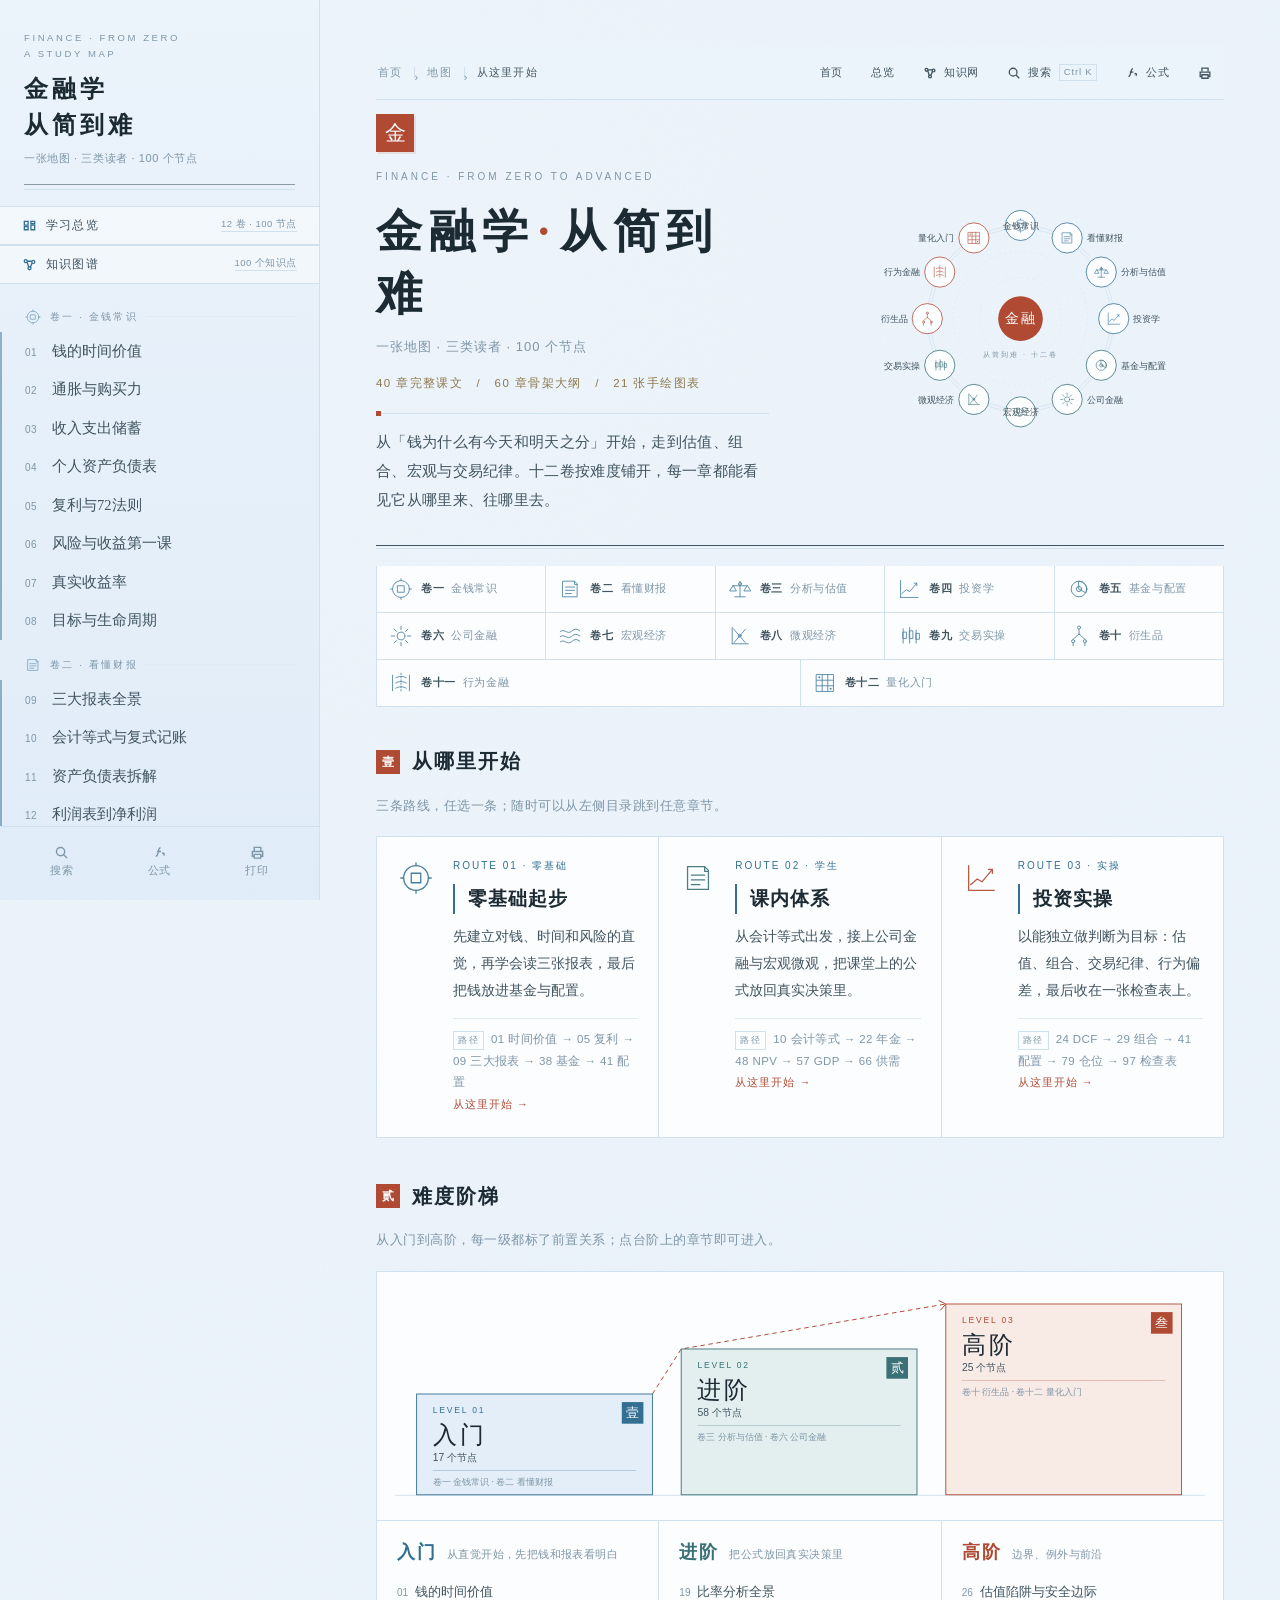
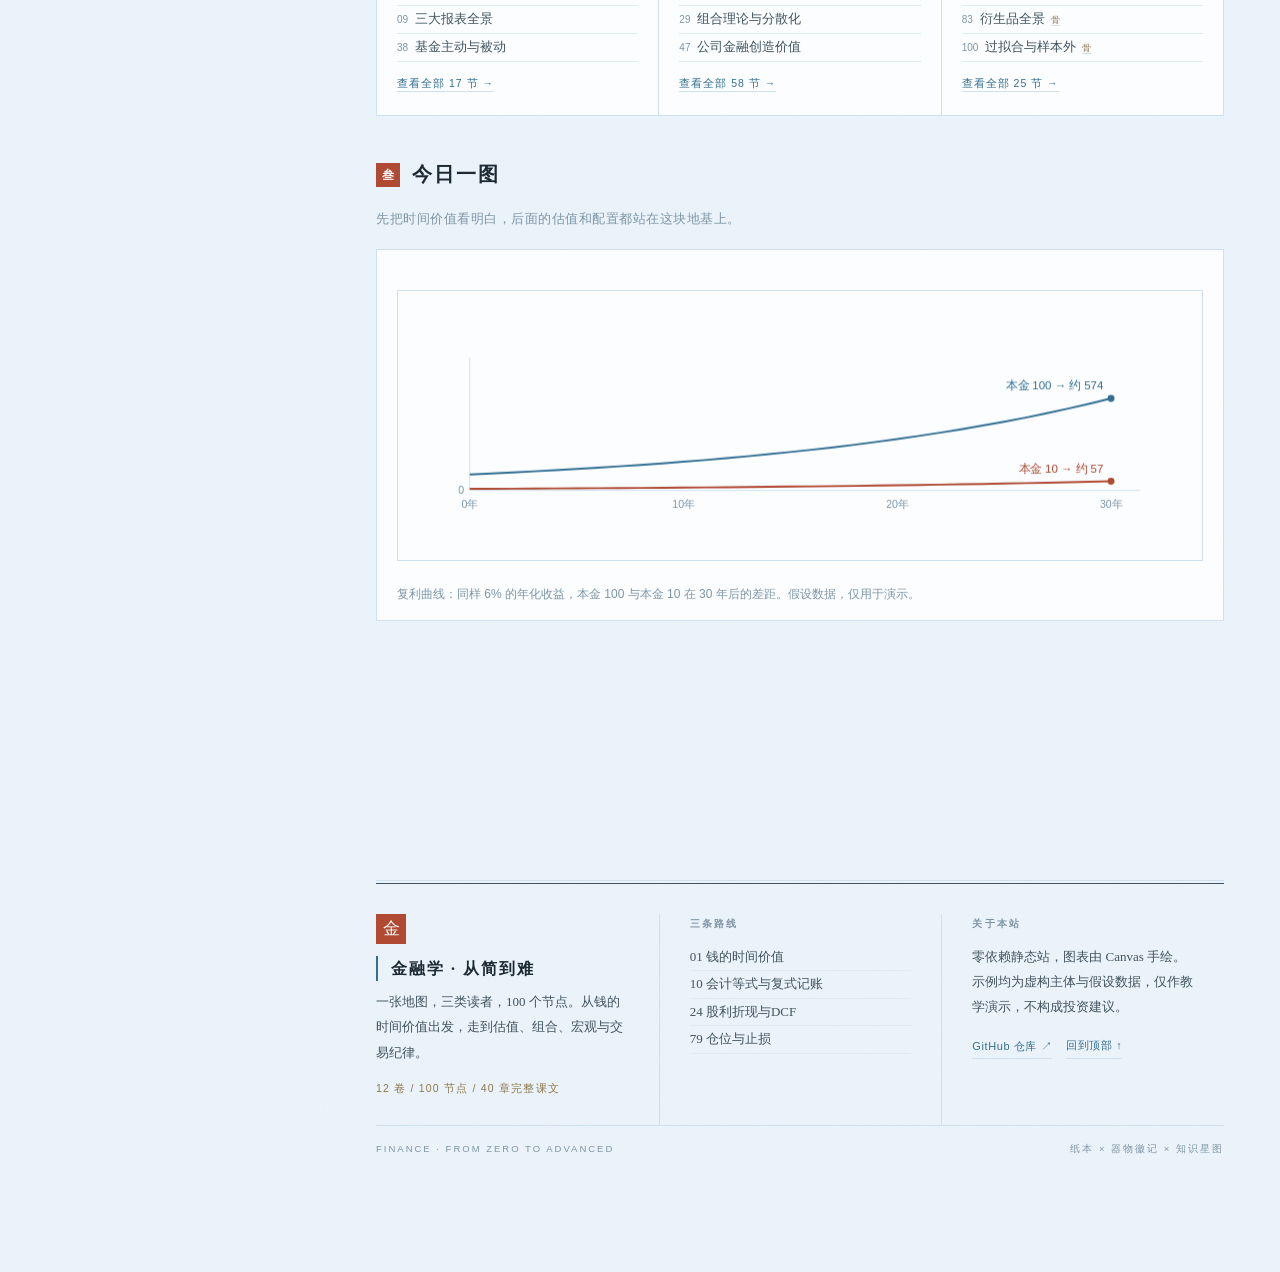
==== commit 6e90d84c: "feat: 金融学·从简到难 学习站（12卷/100节点/40章课文/21图表）" ====
--- a/offline-master.html
+++ b/offline-master.html
@@ -341,7 +341,7 @@
 .quiz-foot button{font-family:var(--sans);font-size:10.5px;color:var(--muted);letter-spacing:1px;border-bottom:1px solid var(--rule);padding:2px 0;}
 .quiz-foot button:hover{color:var(--ink);border-color:var(--ink2);}
 
-/* 图表 */.chart-box{background:var(--sheet);border:1px solid var(--rule);padding:22px 18px 16px;margin:22px 0;}
+/* 图表 */.chart-box{background:var(--sheet);border:1px solid var(--rule);padding:22px 18px 16px;margin:22px 0;overflow-x:auto;overflow-y:hidden;-webkit-overflow-scrolling:touch;}
 /* 画布独立滚动层：宽图在窄屏横向滑动，图注不跟着跑 */
 .cv-scroll{overflow-x:auto;overflow-y:hidden;-webkit-overflow-scrolling:touch;}
 .cv-scroll canvas{display:block;}
@@ -1001,6 +1001,7 @@
 /* 旧站把这条写在 index.html 的内联 style 里；本站统一放到设计系统，
    否则桌面端 #navMask 会成为 grid 项目，把 .main 挤到第二行 */
 #navMask{display:none;}
+html{overflow-x:hidden;}
 .home{padding:4px 0 10px;}
 .home.hide{display:none;}
 .home-mast{border-bottom:1px solid var(--rule);padding-bottom:24px;margin-bottom:30px;}
@@ -1197,6 +1198,44 @@
   .ladder-wrap{display:none!important;}
 }
 
+/* ---------- 侧栏：难度用发丝色条，不用小方块 ---------- */
+.nav-item[data-lv="入"]{border-left-color:rgba(51,111,146,.5);}
+.nav-item[data-lv="进"]{border-left-color:rgba(58,112,118,.5);}
+.nav-item[data-lv="高"]{border-left-color:rgba(176,74,51,.5);}
+.main{padding-bottom:84px;}
+.crumb-home,.crumb-vol{font-family:var(--sans);font-size:11px;letter-spacing:1.2px;color:var(--muted);cursor:pointer;padding:4px 0;border-bottom:1px solid transparent;}
+.crumb-home:hover,.crumb-vol:hover{color:var(--red);border-color:var(--red);}
+.crumb .div{color:var(--muted);}
+.crumb .now b{font-weight:600;color:var(--red);font-variant-numeric:tabular-nums;}
+.nav-item.active[data-lv="入"]{border-left-color:var(--green);}
+.nav-item.active[data-lv="进"]{border-left-color:var(--purple);}
+.nav-item.active[data-lv="高"]{border-left-color:var(--red);}
+
+/* ---------- 全站页脚 ---------- */
+.sitefoot{margin-top:64px;border-top:1px solid var(--ink2);padding:30px 0 0;position:relative;display:flex;flex-wrap:wrap;gap:0;}
+.sitefoot:before{content:'';position:absolute;left:0;right:0;top:-4px;height:1px;background:var(--rule);}
+.sf-col{flex:1 1 240px;min-width:0;padding:0 30px 26px 0;}
+.sf-col + .sf-col{border-left:1px solid var(--rule);padding-left:30px;}
+.sf-seal{width:30px;height:30px;line-height:30px;background:var(--red);color:var(--sheet);text-align:center;font-size:17px;margin-bottom:12px;}
+.sf-about h3{font-size:16px;letter-spacing:2px;margin:0 0 8px;font-weight:600;}
+.sf-about p,.sf-note p{font-size:13px;line-height:1.95;color:var(--ink2);margin:0;}
+.sf-stat{font-family:var(--sans);font-size:10.5px;letter-spacing:1.2px;color:var(--gold);margin-top:14px;}
+.sf-col h4{font-family:var(--sans);font-size:10px;letter-spacing:2.2px;color:var(--muted);margin:2px 0 12px;font-weight:600;}
+.sf-links a{display:block;font-size:13px;line-height:2.05;color:var(--ink2);cursor:pointer;border-bottom:1px solid var(--rule-2);}
+.sf-links a:hover{color:var(--red);}
+.sf-meta{display:flex;flex-wrap:wrap;gap:14px;margin-top:16px;}
+.sf-meta a,.sf-meta button{font-family:var(--sans);font-size:11px;letter-spacing:.6px;color:var(--green);border-bottom:1px solid var(--rule);padding:0 0 2px;cursor:pointer;}
+.sf-meta a:hover,.sf-meta button:hover{color:var(--red);border-color:var(--red);}
+.sf-bottom{flex:1 1 100%;border-top:1px solid var(--rule);padding:14px 0 30px;display:flex;justify-content:space-between;gap:16px;flex-wrap:wrap;}
+.sf-bottom span{font-family:var(--sans);font-size:9.5px;letter-spacing:2px;color:var(--muted);}
+@media(max-width:900px){
+  .sf-col{flex:1 1 100%;padding-right:0;}
+  .sf-col + .sf-col{border-left:0;border-top:1px solid var(--rule);padding-left:0;padding-top:20px;}
+}
+@media print{
+  .sitefoot{display:none!important;}
+}
+
 </style>
 </head>
 <body>
@@ -1267,9 +1306,11 @@
         <button class="tbtn" id="menuBtn" aria-label="打开目录">
           <svg viewBox="0 0 16 16"><path d="M2.5 4h11M2.5 8h11M2.5 12h11"/></svg>
         </button>
-        <span id="curNum">地图</span>
-        <span class="div"></span>
-        <span class="now" id="curTitle">从这里开始</span>
+      <button class="crumb-home" id="crumbHome" type="button">首页</button>
+      <span class="div">›</span>
+      <button class="crumb-vol" id="crumbVol" type="button">地图</button>
+      <span class="div">›</span>
+      <span class="now"><b id="curNum"></b><span id="curTitle">从这里开始</span></span>
       </div>
       <div class="tools">
         <button class="tbtn" type="button" id="homeBtn"><span>首页</span></button>
@@ -1295,6 +1336,31 @@
     <footer class="cfoot" id="cfoot">
       <button id="prevBtn" type="button"><span>上一章</span><em id="prevTitle">—</em></button>
       <button id="nextBtn" class="next" type="button"><span>下一章</span><em id="nextTitle">—</em></button>
+    </footer>
+
+    <footer class="sitefoot" id="sitefoot">
+      <div class="sf-col sf-about">
+        <div class="sf-seal">金</div>
+        <h3>金融学 · 从简到难</h3>
+        <p>一张地图，三类读者，100 个节点。从钱的时间价值出发，走到估值、组合、宏观与交易纪律。</p>
+        <div class="sf-stat" id="sfStat">12 卷 / 100 节点 / 40 章完整课文</div>
+      </div>
+      <div class="sf-col sf-links">
+        <h4>三条路线</h4>
+        <a data-id="time-value">01 钱的时间价值</a>
+        <a data-id="accounting-equation">10 会计等式与复式记账</a>
+        <a data-id="dcf-ddm">24 股利折现与DCF</a>
+        <a data-id="position-stop">79 仓位与止损</a>
+      </div>
+      <div class="sf-col sf-note">
+        <h4>关于本站</h4>
+        <p>零依赖静态站，图表由 Canvas 手绘。示例均为虚构主体与假设数据，仅作教学演示，不构成投资建议。</p>
+        <div class="sf-meta">
+          <a href="https://github.com/shang571/finance-from-zero" target="_blank" rel="noopener">GitHub 仓库 ↗</a>
+          <button type="button" id="sfTop">回到顶部 ↑</button>
+        </div>
+      </div>
+      <div class="sf-bottom"><span>FINANCE · FROM ZERO TO ADVANCED</span><span>纸本 × 器物徽记 × 知识星图</span></div>
     </footer>
   </main>
 </div>
@@ -4515,13 +4581,18 @@
   _axes(ctx,W,H,pad);
   var maxV=650, r=0.06;
   function yy(v){ return H-pad-(v/maxV)*(H-pad*2-20); }
-  [[100,'#336f92'],[10,'#b04a33']].forEach(function(s){
+  [[100,'#336f92','本金 100'],[10,'#b04a33','本金 10']].forEach(function(s){
     ctx.strokeStyle=s[1]; ctx.lineWidth=2; ctx.beginPath();
     for(var y=0;y<=30;y++){
       var v=s[0]*Math.pow(1+r,y), x=pad+(y/30)*(W-pad*2-20);
       if(y===0) ctx.moveTo(x,yy(v)); else ctx.lineTo(x,yy(v));
     }
     ctx.stroke();
+    var end=s[0]*Math.pow(1+r,30);
+    var ex=pad+(W-pad*2-20), ey=yy(end);
+    ctx.beginPath(); ctx.arc(ex,ey,3.6,0,Math.PI*2); ctx.fillStyle=s[1]; ctx.fill();
+    ctx.textAlign='right'; ctx.font='12px "Microsoft YaHei",sans-serif';
+    ctx.fillText(s[2]+' → 约 '+Math.round(end), ex-8, ey-9);
   });
   ctx.textAlign='center'; ctx.fillStyle='#7e96a6'; ctx.font='11px "Microsoft YaHei",sans-serif';
   [0,10,20,30].forEach(function(y){
@@ -4860,10 +4931,8 @@
              +  '<span>卷'+ ['一','二','三','四','五','六','七','八','九','十','十一','十二'][r.v-1] +' · '+window.regVolName(r.v)+'</span></div>';
         lastVol = r.v;
       }
-      var color = r.l==='入' ? 'var(--green)' : (r.l==='进' ? 'var(--purple)' : 'var(--red)');
-      html += '<a class="nav-item" data-id="'+r.id+'" style="border-left-color:transparent" title="'+window.regLevelName(r.l)+' · '+window.regAudienceName(r.a)+'">'
-           +  '<span class="n">'+pad2(r.n)+'</span>'+r.t
-           +  '<span class="lv '+r.l+'">'+r.l+'</span></a>';
+      html += '<a class="nav-item" data-id="'+r.id+'" data-lv="'+r.l+'" title="'+window.regLevelName(r.l)+' · '+window.regAudienceName(r.a)+'">'
+           +  '<span class="n">'+pad2(r.n)+'</span>'+r.t+'</a>';
     });
     nav.innerHTML = html;
     Array.prototype.forEach.call(nav.querySelectorAll('.nav-item'), function(it){
@@ -4956,15 +5025,16 @@
     REG.forEach(function(r){ var s=secOf(r.id); if(s) s.classList.remove('active'); });
     Array.prototype.forEach.call(document.querySelectorAll('.nav-item'), function(it){
       it.classList.remove('active');
-      it.style.borderLeftColor = 'transparent';
     });
     var nb = document.getElementById('sbnav');
     if(nb && nb.scrollTo) nb.scrollTo({top:0,behavior:'smooth'});
     if(home) home.classList.remove('hide');
     var cf = document.getElementById('cfoot'); if(cf) cf.style.visibility='hidden';
     var cn = document.getElementById('curNum'), ct = document.getElementById('curTitle');
-    if(cn) cn.textContent='地图';
+    var cv = document.getElementById('crumbVol');
+    if(cn) cn.textContent='';
     if(ct) ct.textContent='从这里开始';
+    if(cv) cv.textContent='地图';
     window.CUR_ID = null;
     document.body.classList.remove('nav-open');
     window.scrollTo(0,0);
@@ -4987,7 +5057,6 @@
     Array.prototype.forEach.call(document.querySelectorAll('.nav-item'), function(it){
       var on = it.getAttribute('data-id')===id;
       it.classList.toggle('active', on);
-      it.style.borderLeftColor = on ? (r.l==='入'?'var(--green)':r.l==='进'?'var(--purple)':'var(--red)') : 'transparent';
     });
     var actNav = document.querySelector('.nav-item.active');
     var navBox = document.getElementById('sbnav');
@@ -4996,8 +5065,10 @@
       if(navBox.scrollTo) navBox.scrollTo({top:Math.max(0,nt),behavior:'smooth'});
     }
     var cn=document.getElementById('curNum'), ct=document.getElementById('curTitle');
-    if(cn) cn.textContent=pad2(r.n);
+    if(cn) cn.textContent=pad2(r.n)+'　';
     if(ct) ct.textContent=r.t;
+    var cv=document.getElementById('crumbVol');
+    if(cv) cv.textContent='卷'+['一','二','三','四','五','六','七','八','九','十','十一','十二'][r.v-1]+' · '+window.regVolName(r.v);
     var pb=document.getElementById('prevBtn'), nb=document.getElementById('nextBtn');
     var pt=document.getElementById('prevTitle'), nt2=document.getElementById('nextTitle');
     var idx=r.i, prev=REG[idx-1], next=REG[idx+1];
@@ -5021,6 +5092,9 @@
   var mask=document.getElementById('navMask');
   if(mask) mask.addEventListener('click', function(){ document.body.classList.remove('nav-open'); });
   var hb=document.getElementById('homeBtn'); if(hb) hb.addEventListener('click', goHome);
+  var ch=document.getElementById('crumbHome'); if(ch) ch.addEventListener('click', goHome);
+  var cvBtn=document.getElementById('crumbVol');
+  if(cvBtn) cvBtn.addEventListener('click', function(){ if(window.ovOpen) window.ovOpen(); });
   var ovb=document.getElementById('ovTopBtn'); if(ovb) ovb.addEventListener('click', function(){ if(window.ovOpen) window.ovOpen(); });
 
   /* ---------- 面板 ---------- */
@@ -5109,6 +5183,16 @@
   },{passive:true});
   var toTop=document.getElementById('toTop');
   if(toTop) toTop.addEventListener('click', function(){ window.scrollTo({top:0,behavior:'smooth'}); });
+  var sfTop=document.getElementById('sfTop');
+  if(sfTop) sfTop.addEventListener('click', function(){ window.scrollTo({top:0,behavior:'smooth'}); });
+  Array.prototype.forEach.call(document.querySelectorAll('.sitefoot a[data-id]'), function(a){
+    a.addEventListener('click', function(){ go(a.getAttribute('data-id')); });
+  });
+  var sfStat=document.getElementById('sfStat');
+  if(sfStat){
+    var full=REG.filter(function(r){return r.d==='完';}).length;
+    sfStat.textContent=window.VOLS.length+' 卷 / '+REG.length+' 节点 / '+full+' 章完整课文';
+  }
 
   /* ---------- 打印时展开 ---------- */
   window.addEventListener('beforeprint', function(){
